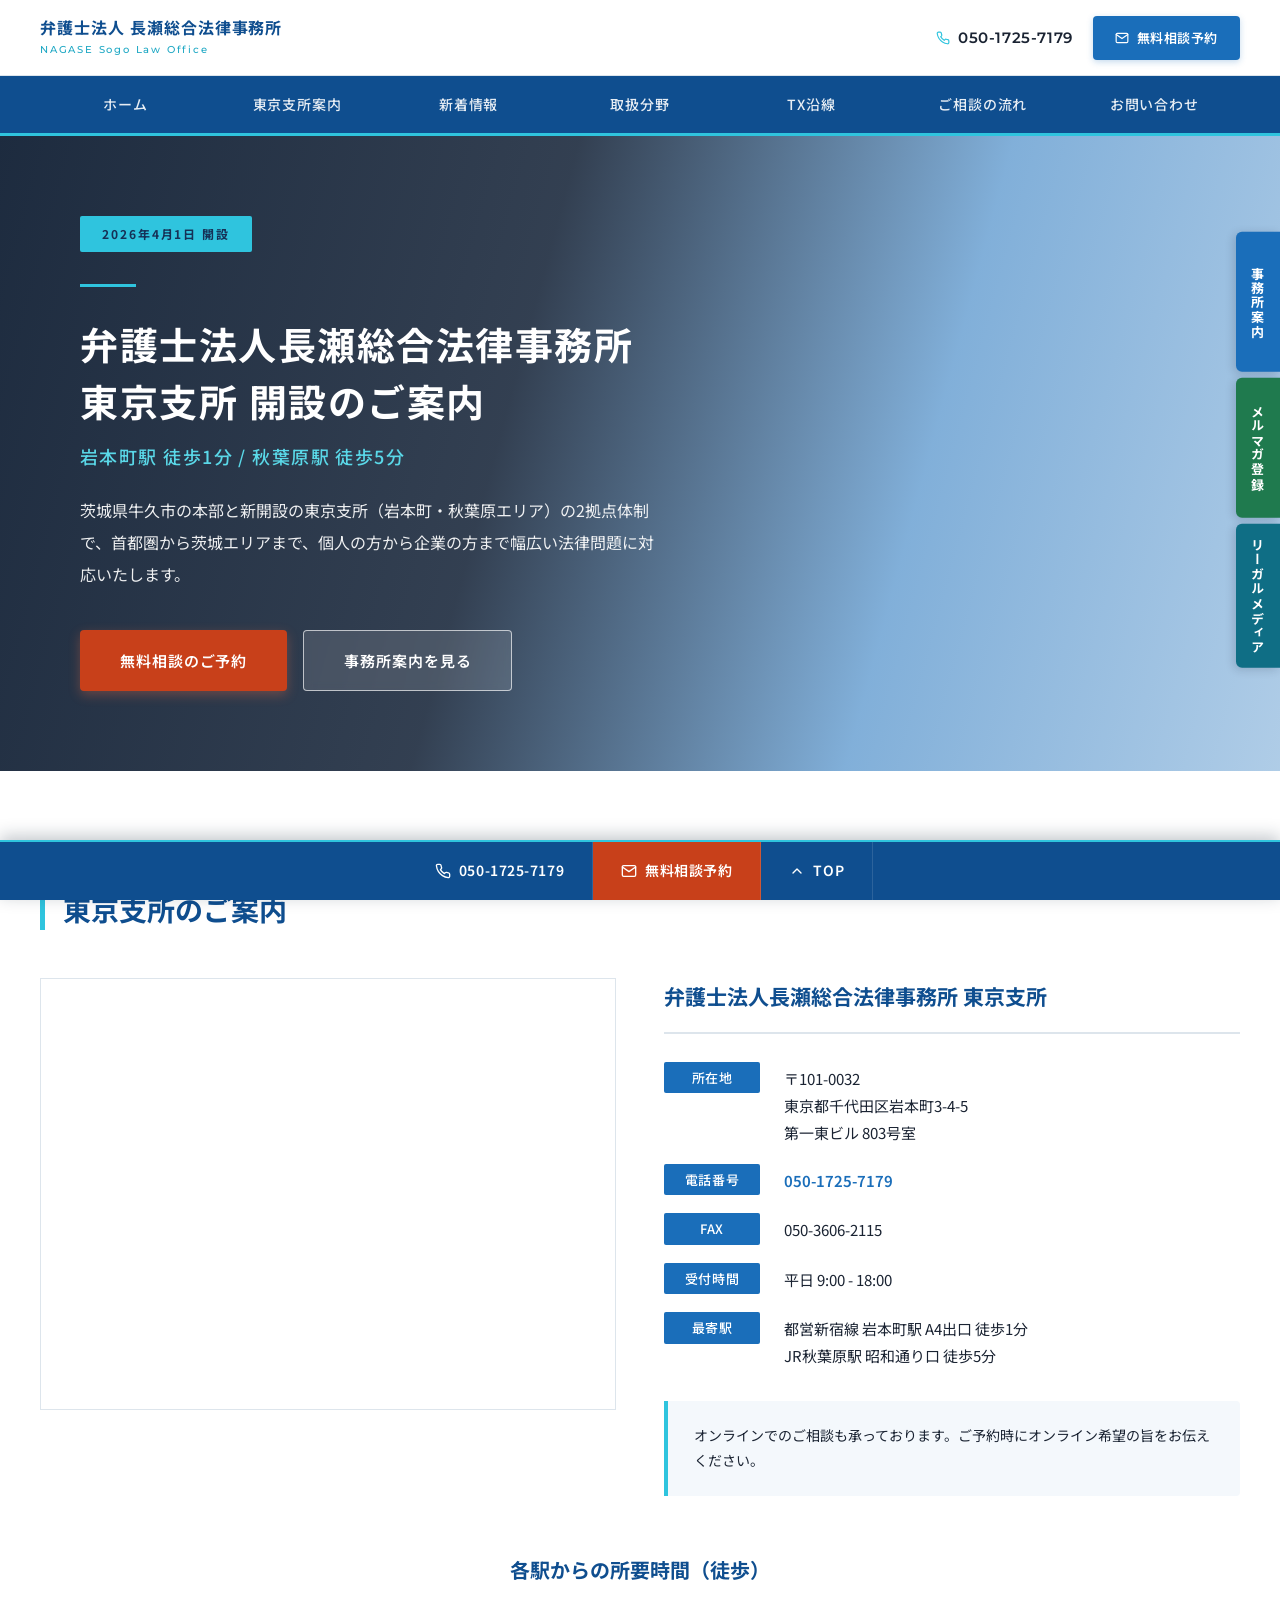
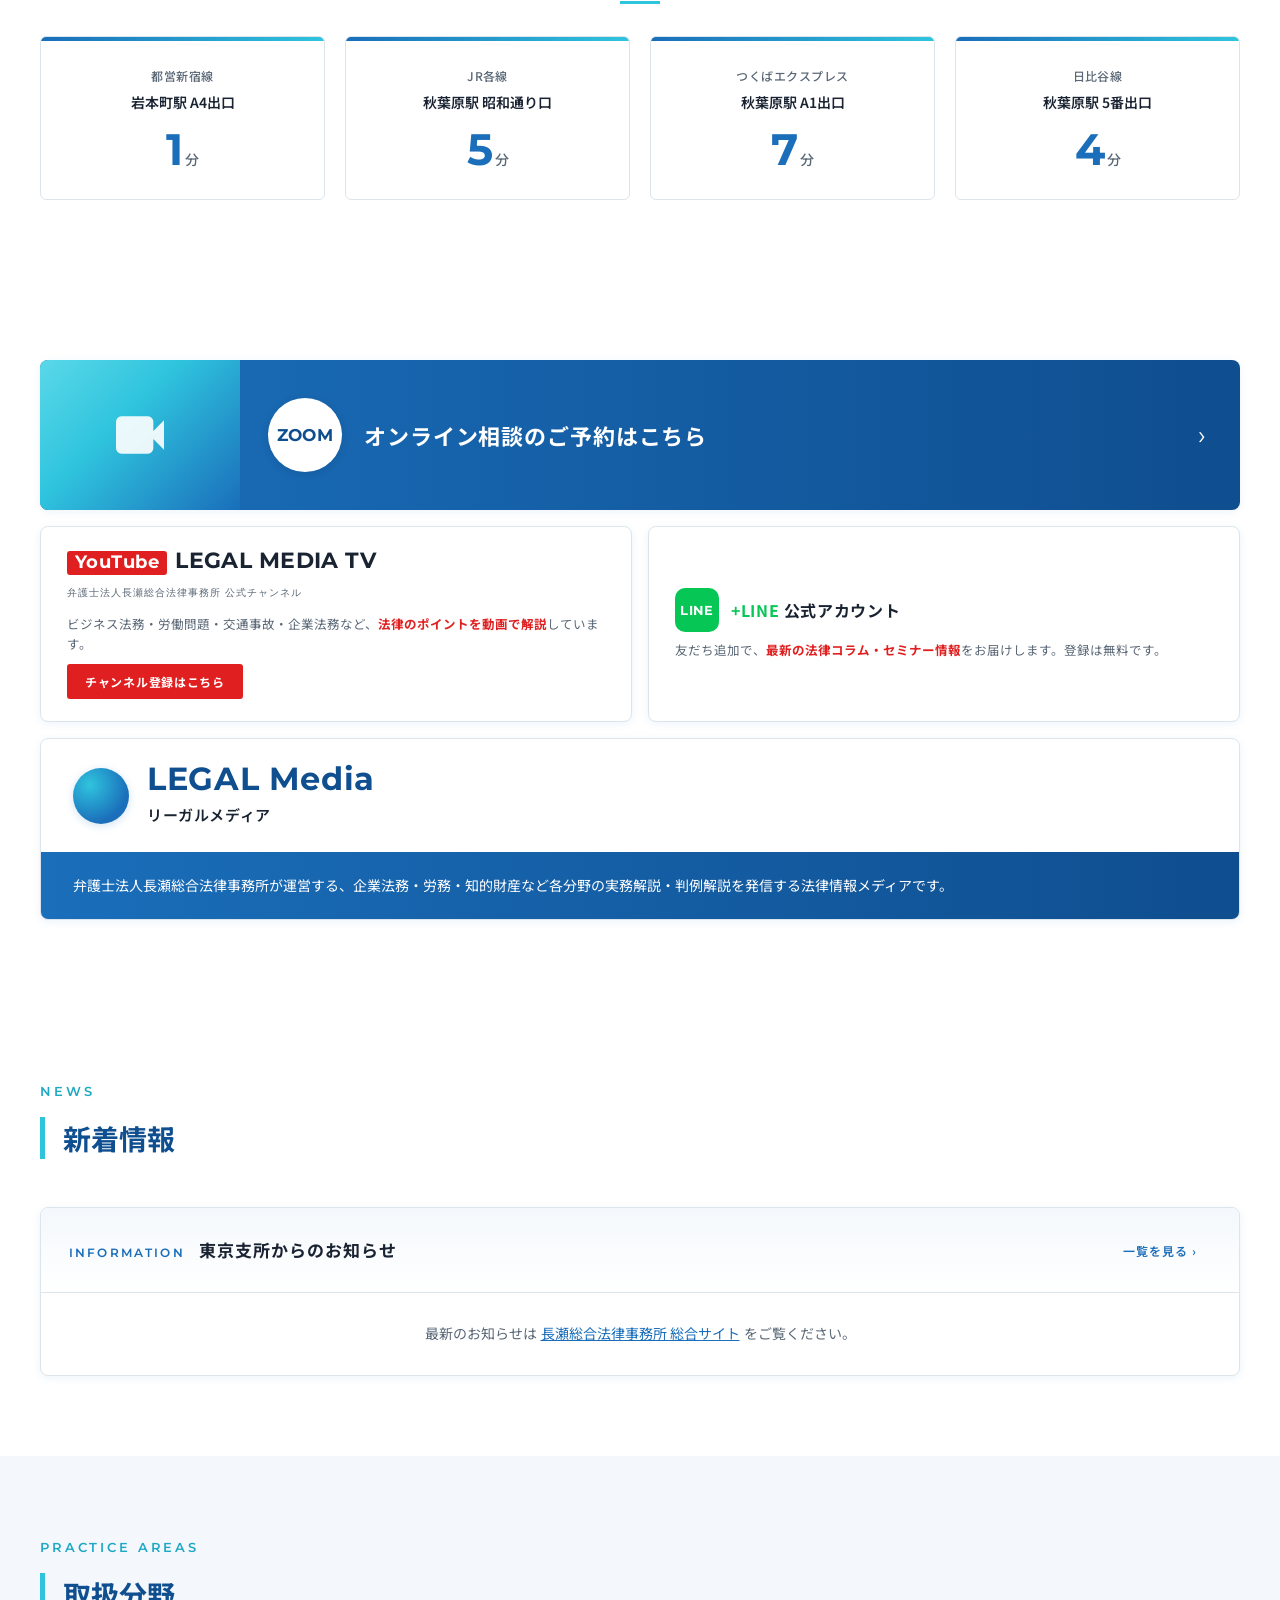
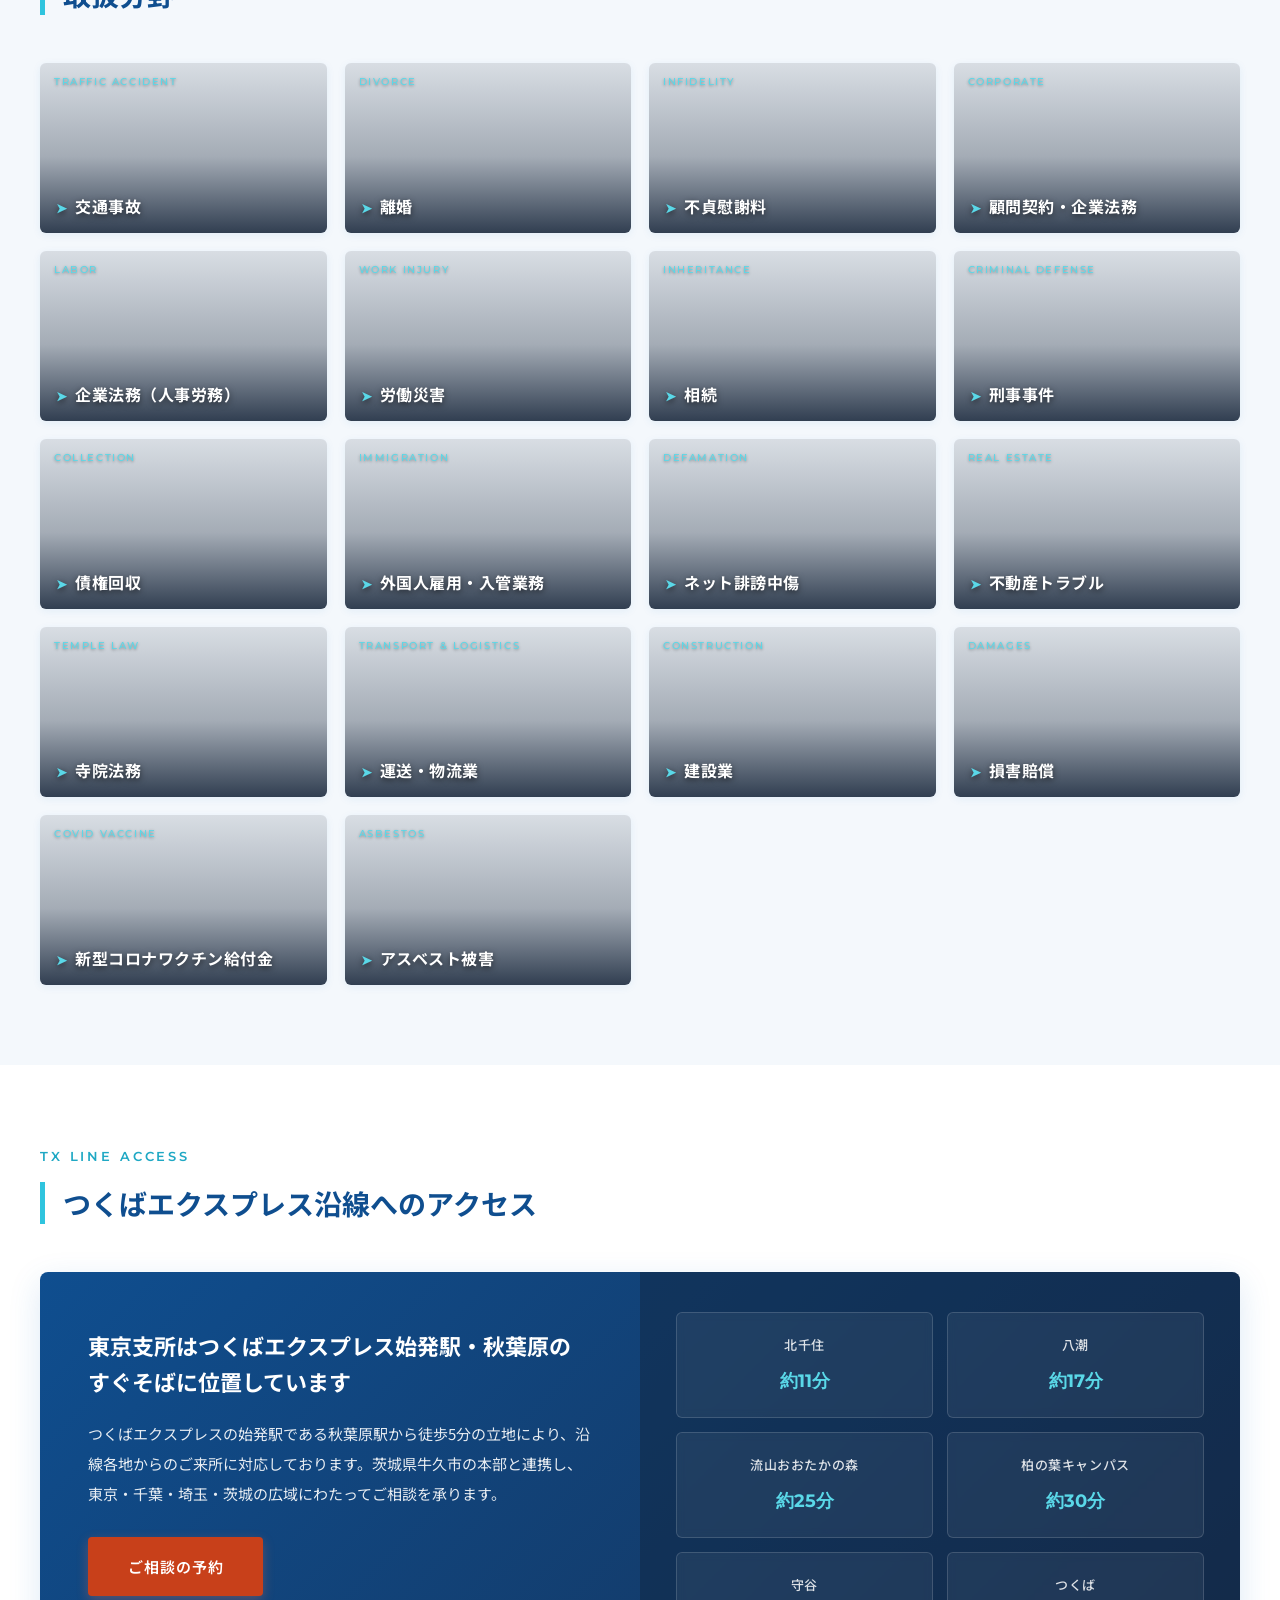
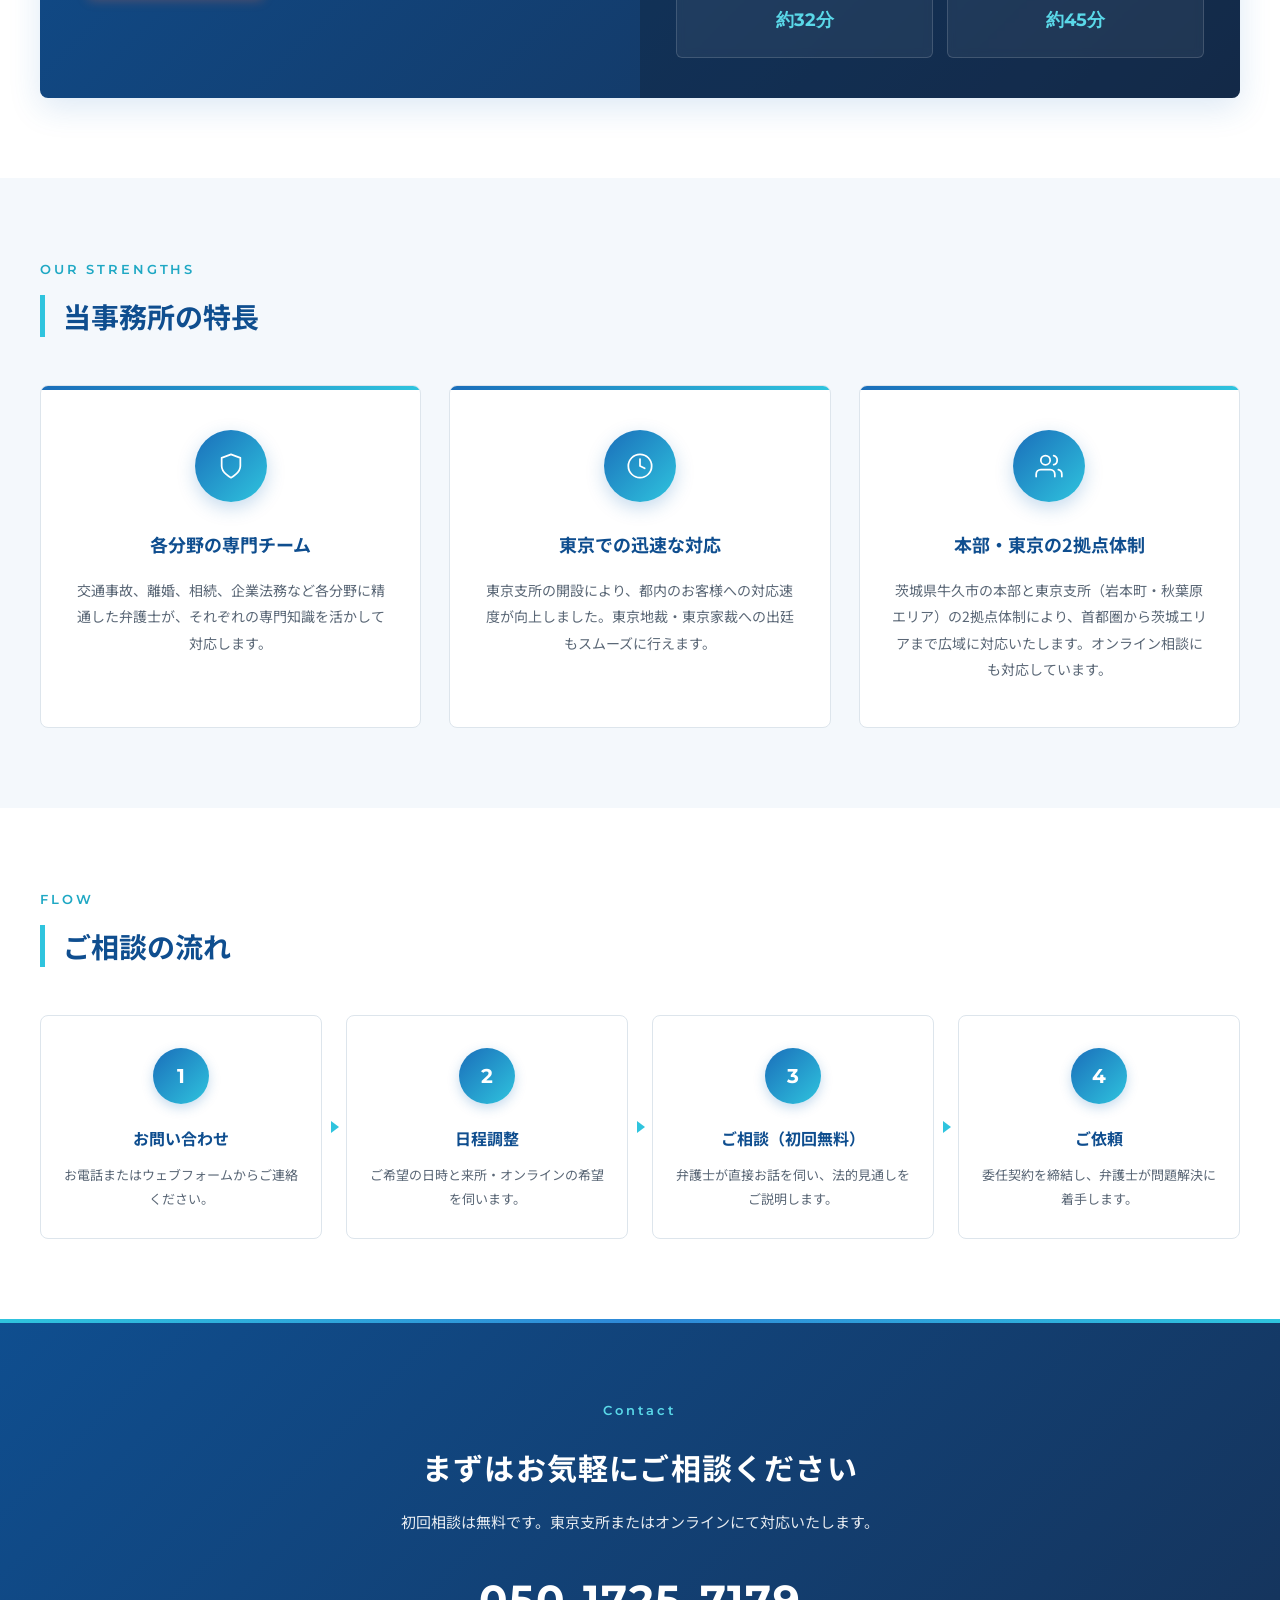
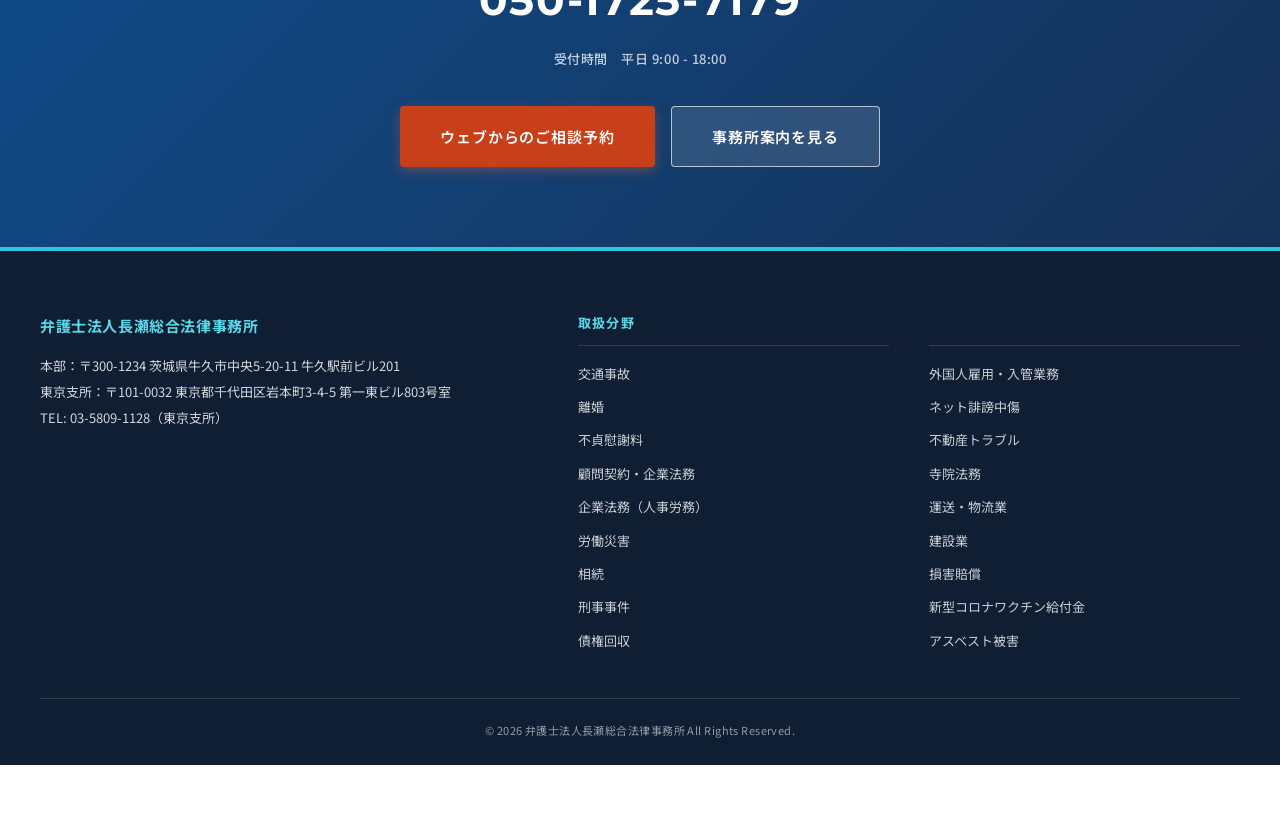
==== index.html @ 3a96ca14 "東京支所LPをv9に更新" ====
<!DOCTYPE html>
<html lang="ja">
<head>
<meta charset="UTF-8">
<meta name="viewport" content="width=device-width, initial-scale=1.0">
<meta name="description" content="弁護士法人長瀬総合法律事務所 東京支所（2026年4月開設）。岩本町駅A4出口徒歩1分。茨城県牛久市の本部と東京支所の2拠点で、個人・企業の法律問題に対応いたします。">
<meta name="theme-color" content="#0F4E8F">
<title>東京支所開設のご案内 | 弁護士法人長瀬総合法律事務所</title>

<!-- Canonical -->
<link rel="canonical" href="https://nagasesogo.com/tokyo/">

<!-- OGP (Open Graph Protocol) -->
<meta property="og:type" content="website">
<meta property="og:site_name" content="弁護士法人長瀬総合法律事務所">
<meta property="og:title" content="東京支所開設のご案内 | 弁護士法人長瀬総合法律事務所">
<meta property="og:description" content="2026年4月1日、東京都千代田区岩本町に東京支所を開設しました。岩本町駅A4出口徒歩1分、秋葉原駅徒歩5分。茨城県牛久市の本部と東京支所の2拠点で、個人・企業の法律問題に対応いたします。">
<meta property="og:url" content="https://nagasesogo.com/tokyo/">
<meta property="og:locale" content="ja_JP">
<!-- 公開前に 1200x630px の実画像に差し替えてください -->
<meta property="og:image" content="https://nagasesogo.com/ogp/tokyo-branch.jpg">
<meta property="og:image:secure_url" content="https://nagasesogo.com/ogp/tokyo-branch.jpg">
<meta property="og:image:type" content="image/jpeg">
<meta property="og:image:width" content="1200">
<meta property="og:image:height" content="630">
<meta property="og:image:alt" content="弁護士法人長瀬総合法律事務所 東京支所 外観">

<!-- Twitter Card -->
<meta name="twitter:card" content="summary_large_image">
<meta name="twitter:title" content="東京支所開設のご案内 | 弁護士法人長瀬総合法律事務所">
<meta name="twitter:description" content="2026年4月1日、東京都千代田区岩本町に東京支所を開設しました。本部と東京の2拠点で幅広い法律問題に対応します。">
<meta name="twitter:image" content="https://nagasesogo.com/ogp/tokyo-branch.jpg">
<meta name="twitter:image:alt" content="弁護士法人長瀬総合法律事務所 東京支所 外観">

<!-- Structured Data (LegalService) -->
<script type="application/ld+json">
{
  "@context":"https://schema.org",
  "@type":"LegalService",
  "name":"弁護士法人長瀬総合法律事務所 東京支所",
  "parentOrganization":{
    "@type":"LegalService",
    "name":"弁護士法人長瀬総合法律事務所",
    "url":"https://nagasesogo.com/"
  },
  "url":"https://nagasesogo.com/tokyo/",
  "telephone":"+81-3-5809-1128",
  "faxNumber":"+81-50-3606-2115",
  "address":{
    "@type":"PostalAddress",
    "streetAddress":"岩本町3-4-5 第一東ビル803号室",
    "addressLocality":"千代田区",
    "addressRegion":"東京都",
    "postalCode":"101-0032",
    "addressCountry":"JP"
  },
  "openingHoursSpecification":[{
    "@type":"OpeningHoursSpecification",
    "dayOfWeek":["Monday","Tuesday","Wednesday","Thursday","Friday"],
    "opens":"09:00","closes":"18:00"
  }],
  "areaServed":["東京都","千葉県","埼玉県","茨城県","神奈川県"]
}
</script>

<link rel="preconnect" href="https://fonts.googleapis.com">
<link rel="preconnect" href="https://fonts.gstatic.com" crossorigin>
<!-- Google Fonts 読込（display=swap によりフォント置換中も文字表示を継続し CLS/FOIT を抑制） -->
<link href="https://fonts.googleapis.com/css2?family=Noto+Sans+JP:wght@400;500;600;700&family=Noto+Serif+JP:wght@400;600;700&family=Montserrat:wght@500;600;700&display=swap" rel="stylesheet">
<style>
/*
 * ================================================
 *  弁護士法人長瀬総合法律事務所 東京支所 LP  v9
 *  Legal Media inspired — White × Blue/Teal
 *  v9: 3軸監査適用（WCAG 2.1 AA / デザイン批評 / デザインシステム）
 *   - コントラスト比 4.5:1 以上を全テキスト要素で確保
 *   - タップターゲット 44×44px 以上
 *   - デザイントークンを整理（未使用のゴールド系を削除）
 *   - 状態色（success / teal-deep）をセマンティックに定義
 *  WordPress互換: 全クラスに ngs- プレフィックス
 * ================================================
 */
*,*::before,*::after{box-sizing:border-box;margin:0;padding:0}

/* ===== フォント読込戦略（font-display:swap の明示 + メトリクス上書きによる CLS 抑制） ===== */
@font-face{
  font-family:"Noto Sans JP Fallback";
  font-display:swap;
  src:local("Hiragino Kaku Gothic ProN"),local("Yu Gothic Medium"),local("Meiryo"),local("sans-serif");
  size-adjust:107%;
  ascent-override:90%;
  descent-override:22%;
  line-gap-override:0%;
}
@font-face{
  font-family:"Noto Serif JP Fallback";
  font-display:swap;
  src:local("Yu Mincho"),local("YuMincho"),local("Hiragino Mincho ProN"),local("serif");
  size-adjust:110%;
  ascent-override:88%;
  descent-override:22%;
  line-gap-override:0%;
}
@font-face{
  font-family:"Montserrat Fallback";
  font-display:swap;
  src:local("Helvetica Neue"),local("Arial"),local("sans-serif");
  size-adjust:105%;
  ascent-override:93%;
  descent-override:22%;
  line-gap-override:0%;
}

:root{
  /* --- ブランドカラー（青・ティール系） --- */
  --color-primary:#1A6EBA;
  --color-primary-dark:#0F4E8F;
  --color-primary-light:#2E88D8;
  --color-accent:#2FC4DE;
  --color-accent-light:#5AD8E8;
  --color-accent-dark:#1FA8C4;
  --color-teal-deep:#0F6E85;       /* 白文字に対しコントラスト5:1以上（バッジ等の塗り用） */

  /* --- ステータスカラー（セマンティック） --- */
  --color-success:#1F7A4E;          /* セミナー・メルマガ導線用（白文字で4.7:1） */
  --color-success-dark:#165538;
  --color-cta-mail:#C8401A;         /* 暖色CTA用（白文字で5:1） */
  --color-cta-mail-dark:#9C2F0F;

  /* --- テキスト・背景・境界 --- */
  --color-text:#1a2332;
  --color-text-light:#5a6776;       /* 白背景で5.4:1（通常テキスト適合） */
  --color-bg:#ffffff;
  --color-bg-alt:#f4f8fc;
  --color-border:#dde5ec;
  --color-dark:#0F1E33;
  --color-navy:#163156;

  /* --- タイポグラフィ --- */
  --f-sans:"Noto Sans JP","Noto Sans JP Fallback","Hiragino Kaku Gothic ProN","Yu Gothic Medium","Meiryo",sans-serif;
  --f-serif:"Noto Serif JP","Noto Serif JP Fallback","Yu Mincho","Hiragino Mincho ProN",serif;
  --f-en:"Montserrat","Montserrat Fallback","Helvetica Neue","Arial",sans-serif;

  /* --- レイアウト --- */
  --w-max:1200px;
  --transition:all .3s ease;

  /* --- スペーシングトークン（半固定） --- */
  --space-1:4px;  --space-2:8px;  --space-3:12px; --space-4:16px;
  --space-5:20px; --space-6:24px; --space-8:32px; --space-10:40px;
  --space-12:48px;--space-16:64px;--space-20:80px;

  /* --- 角丸トークン --- */
  --radius-sm:2px; --radius-md:4px; --radius-lg:6px; --radius-xl:8px;

  /* --- シャドウ --- */
  --shadow-sm:0 2px 8px rgba(26,110,186,.08);
  --shadow-md:0 4px 16px rgba(26,110,186,.12);
  --shadow-lg:0 10px 32px rgba(26,110,186,.15);

  /* --- タップ最小サイズ --- */
  --tap-min:44px;
}

/* ===== BASE ===== */
.ngs-lp{
  font-family:var(--f-sans);
  color:var(--color-text);
  font-size:16px;
  line-height:1.8;
  background:var(--color-bg);
  -webkit-font-smoothing:antialiased;
  overflow-x:hidden;
}
.ngs-lp img{max-width:100%;height:auto;display:block}
.ngs-lp a{color:var(--color-primary);text-decoration:none;transition:color .2s}
.ngs-lp a:hover{color:var(--color-primary-dark)}
.ngs-lp a:focus-visible{outline:3px solid var(--color-primary);outline-offset:3px;border-radius:2px}
.ngs-skip{position:absolute;top:-100%;left:16px;background:var(--color-primary);color:#fff;padding:12px 24px;z-index:1000;font-size:13px;border-radius:0 0 4px 4px}
.ngs-skip:focus{top:0;color:#fff}

/* ===== HEADER ===== */
.ngs-header{
  background:#ffffff;
  padding:0 40px;
  height:76px;
  display:flex;
  align-items:center;
  justify-content:space-between;
  position:sticky;
  top:0;
  z-index:100;
  border-bottom:1px solid var(--color-border);
  box-shadow:0 1px 0 rgba(26,110,186,.04);
}
.ngs-header-inner{max-width:var(--w-max);margin:0 auto;width:100%;display:flex;align-items:center;justify-content:space-between}
.ngs-logo{display:flex;align-items:center;gap:16px}
.ngs-logo-text{
  font-family:var(--f-sans);
  font-size:16px;
  font-weight:700;
  color:var(--color-primary-dark);
  letter-spacing:.06em;
  line-height:1.4;
}
.ngs-logo-en{
  display:block;
  font-family:var(--f-en);
  font-size:10px;
  font-weight:500;
  color:var(--color-accent-dark);
  letter-spacing:.18em;
  margin-top:3px;
}
.ngs-header-right{display:flex;align-items:center;gap:20px}
.ngs-header-tel{
  display:flex;align-items:center;gap:8px;
  color:var(--color-text);
  font-size:15px;font-weight:600;
  font-family:var(--f-en);
  letter-spacing:.04em;
}
.ngs-header-tel a{color:var(--color-text)}
.ngs-header-tel a:hover{color:var(--color-primary)}
.ngs-header-tel svg{color:var(--color-accent);flex-shrink:0}
.ngs-header-cta,
.ngs-lp a.ngs-header-cta{
  display:inline-flex;align-items:center;justify-content:center;gap:8px;
  background:var(--color-primary);color:#ffffff;
  padding:0 22px;border-radius:4px;
  min-height:44px;
  font-size:13px;font-weight:600;
  text-decoration:none;
  transition:var(--transition);
  letter-spacing:.04em;
  box-shadow:0 2px 6px rgba(26,110,186,.25);
}
.ngs-header-cta:hover,
.ngs-lp a.ngs-header-cta:hover{background:var(--color-primary-dark);color:#ffffff;box-shadow:0 4px 12px rgba(26,110,186,.35)}

/* ===== GLOBAL NAV ===== */
.ngs-gnav{
  background:var(--color-primary-dark);
  padding:0;
  border-bottom:3px solid var(--color-accent);
}
.ngs-gnav-inner{
  max-width:var(--w-max);
  margin:0 auto;
  display:flex;
  align-items:stretch;
}
.ngs-gnav-item{
  flex:1;
  text-align:center;
}
.ngs-gnav-item a{
  display:block;
  color:rgba(255,255,255,.9);
  font-size:14px;
  font-weight:500;
  padding:16px 8px;
  text-decoration:none;
  letter-spacing:.06em;
  transition:var(--transition);
  border-bottom:3px solid transparent;
  margin-bottom:-3px;
}
.ngs-gnav-item a:hover{color:#fff;border-bottom-color:var(--color-accent);background:rgba(47,196,222,.12)}
.ngs-gnav-item a:focus-visible{outline:3px solid var(--color-accent);outline-offset:-3px}

/* ===== SECTION COMMON ===== */
.ngs-section{padding:80px 20px}
.ngs-section-alt{background:var(--color-bg-alt)}
.ngs-inner{max-width:var(--w-max);margin:0 auto}

.ngs-section-label{
  display:block;
  font-family:var(--f-en);
  font-size:13px;
  font-weight:600;
  color:var(--color-accent-dark);
  letter-spacing:.22em;
  text-transform:uppercase;
  margin-bottom:14px;
}
.ngs-section-heading{
  font-family:var(--f-sans);
  font-size:28px;
  font-weight:700;
  color:var(--color-primary-dark);
  line-height:1.5;
  margin-bottom:48px;
  position:relative;
  padding-left:18px;
  border-left:5px solid var(--color-accent);
}
.ngs-section-heading::after{display:none}

/* ===== HERO ===== */
.ngs-hero{
  position:relative;
  min-height:600px;
  display:flex;
  align-items:center;
  overflow:hidden;
}
.ngs-hero-bg{
  position:absolute;top:0;left:0;right:0;bottom:0;
  background:url('2024-09-22.webp') center center / cover no-repeat;
}
.ngs-hero-bg::after{
  content:"";
  position:absolute;top:0;left:0;right:0;bottom:0;
  background:linear-gradient(
    105deg,
    rgba(15,30,51,.94) 0%,
    rgba(15,30,51,.85) 40%,
    rgba(26,110,186,.55) 70%,
    rgba(26,110,186,.35) 100%
  );
}
.ngs-hero-inner{
  max-width:var(--w-max);
  margin:0 auto;
  padding:80px 40px;
  position:relative;
  z-index:1;
  width:100%;
}
.ngs-hero-badge{
  display:inline-block;
  font-size:12px;
  font-weight:700;
  letter-spacing:.16em;
  color:var(--color-navy);
  background:var(--color-accent);
  padding:7px 22px;
  border-radius:2px;
  margin-bottom:32px;
}
.ngs-hero h1{
  font-family:var(--f-sans);
  font-size:38px;
  font-weight:700;
  line-height:1.5;
  letter-spacing:.04em;
  color:#ffffff;
  margin-bottom:24px;
}
.ngs-hero h1 span{
  display:block;
  font-size:18px;
  font-weight:500;
  color:var(--color-accent-light);
  letter-spacing:.08em;
  margin-top:14px;
}
.ngs-hero-lead{
  font-size:16px;
  line-height:2;
  color:rgba(255,255,255,.92);
  max-width:580px;
  margin-bottom:40px;
  font-weight:400;
}
.ngs-hero-btns{display:flex;gap:16px;flex-wrap:wrap}
.ngs-hero-line{
  width:56px;height:3px;
  background:var(--color-accent);
  margin-bottom:28px;
}

/* ===== BUTTONS ===== */
.ngs-btn{
  display:inline-flex;align-items:center;justify-content:center;
  padding:16px 40px;
  font-size:15px;font-weight:600;
  border-radius:4px;
  letter-spacing:.06em;
  cursor:pointer;border:none;
  transition:var(--transition);
  text-decoration:none;
  min-height:52px;
}
.ngs-btn-primary,
.ngs-lp a.ngs-btn-primary{background:var(--color-cta-mail);color:#ffffff;box-shadow:0 4px 12px rgba(255,112,67,.3)}
.ngs-btn-primary:hover,
.ngs-lp a.ngs-btn-primary:hover{background:var(--color-cta-mail-dark);color:#ffffff;box-shadow:0 6px 18px rgba(255,112,67,.4);transform:translateY(-2px)}
.ngs-btn-mail,
.ngs-lp a.ngs-btn-mail{background:var(--color-cta-mail);color:#ffffff;box-shadow:0 4px 12px rgba(255,112,67,.3)}
.ngs-btn-mail:hover,
.ngs-lp a.ngs-btn-mail:hover{background:var(--color-cta-mail-dark);color:#ffffff;box-shadow:0 6px 18px rgba(255,112,67,.4);transform:translateY(-2px)}
.ngs-btn-ghost,
.ngs-lp a.ngs-btn-ghost{background:rgba(255,255,255,.12);color:#ffffff;border:1.5px solid rgba(255,255,255,.65);backdrop-filter:blur(4px)}
.ngs-btn-ghost:hover,
.ngs-lp a.ngs-btn-ghost:hover{border-color:#ffffff;background:rgba(255,255,255,.22);color:#ffffff}
.ngs-btn-blue,
.ngs-lp a.ngs-btn-blue{background:var(--color-primary);color:#ffffff;box-shadow:0 4px 12px rgba(26,110,186,.25)}
.ngs-btn-blue:hover,
.ngs-lp a.ngs-btn-blue:hover{background:var(--color-primary-dark);color:#ffffff;box-shadow:0 6px 18px rgba(26,110,186,.35);transform:translateY(-2px)}
.ngs-btn-dark,
.ngs-lp a.ngs-btn-dark{background:var(--color-primary-dark);color:#ffffff;border:1px solid var(--color-primary-dark)}
.ngs-btn-dark:hover,
.ngs-lp a.ngs-btn-dark:hover{background:var(--color-navy);border-color:var(--color-navy);color:#ffffff}

/* ===== OFFICE INFO ===== */
.ngs-office-grid{display:grid;grid-template-columns:1fr 1fr;gap:48px;align-items:start}
.ngs-map-wrap{aspect-ratio:4/3;overflow:hidden;border:1px solid var(--color-border)}
.ngs-map-wrap iframe{width:100%;height:100%;border:0}

.ngs-office-name{
  font-family:var(--f-sans);
  font-size:21px;font-weight:700;color:var(--color-primary-dark);
  margin-bottom:28px;padding-bottom:16px;
  border-bottom:2px solid var(--color-border);
}
.ngs-dl{display:grid;grid-template-columns:96px 1fr;gap:18px 24px}
.ngs-dl dt{font-size:13px;color:#ffffff;background:var(--color-primary);font-weight:500;padding:4px 10px;letter-spacing:.04em;text-align:center;border-radius:2px;height:fit-content}
.ngs-dl dd{font-size:15px;color:var(--color-text);line-height:1.8;padding-top:3px}
.ngs-dl dd a{color:var(--color-primary);font-weight:600}
.ngs-dl dd a:hover{color:var(--color-primary-dark);text-decoration:underline}

.ngs-callout{
  background:var(--color-bg-alt);
  border-left:4px solid var(--color-accent);
  padding:22px 26px;
  margin-top:32px;
  font-size:14px;color:var(--color-text);line-height:1.8;
  border-radius:0 4px 4px 0;
}

/* ===== ACCESS CARDS ===== */
.ngs-access{margin-top:56px}
.ngs-access h3{
  font-family:var(--f-sans);
  font-size:20px;font-weight:700;color:var(--color-primary-dark);
  text-align:center;margin-bottom:32px;
  position:relative;padding-bottom:16px;
}
.ngs-access h3::after{
  content:"";position:absolute;bottom:0;left:50%;transform:translateX(-50%);
  width:40px;height:3px;background:var(--color-accent);
}
.ngs-access-grid{display:grid;grid-template-columns:repeat(4,1fr);gap:20px}
.ngs-access-card{
  background:#fff;
  border:1px solid var(--color-border);
  border-radius:6px;
  padding:28px 16px;
  text-align:center;
  transition:var(--transition);
  position:relative;
  overflow:hidden;
}
.ngs-access-card::before{
  content:"";position:absolute;top:0;left:0;right:0;
  height:4px;background:linear-gradient(90deg,var(--color-primary),var(--color-accent));
}
.ngs-access-card:hover{box-shadow:var(--shadow-md);transform:translateY(-3px);border-color:var(--color-accent)}
.ngs-access-line{font-size:12px;color:var(--color-text-light);margin-bottom:4px;letter-spacing:.04em;font-weight:500}
.ngs-access-station{font-size:14px;color:var(--color-text);font-weight:600;margin-bottom:12px}
.ngs-access-time{font-size:44px;font-weight:700;color:var(--color-primary);line-height:1;font-family:var(--f-en)}
.ngs-access-unit{font-size:14px;font-weight:500;color:var(--color-text-light);margin-left:2px;font-family:var(--f-sans)}

/* ===== PRACTICE AREAS ===== */
.ngs-practice-grid{display:grid;grid-template-columns:repeat(4,1fr);gap:18px}
.ngs-practice-card{
  display:block;
  overflow:hidden;
  transition:var(--transition);
  text-decoration:none;
  color:#fff;
  position:relative;
  border-radius:6px;
  box-shadow:var(--shadow-sm);
}
.ngs-practice-card:hover{
  box-shadow:var(--shadow-lg);
  transform:translateY(-4px);
  color:#fff;
}
.ngs-practice-card:hover .ngs-practice-banner::after{
  opacity:.55;
}
.ngs-practice-card:hover .ngs-practice-banner svg{
  transform:scale(1.1);
}
.ngs-practice-banner{
  height:170px;
  display:flex;
  flex-direction:column;
  align-items:center;
  justify-content:center;
  gap:12px;
  position:relative;
  overflow:hidden;
}
/* Bottom gradient overlay for text readability (blue tint) */
.ngs-practice-banner::after{
  content:"";position:absolute;bottom:0;left:0;right:0;
  height:100%;
  background:linear-gradient(to top,rgba(15,30,51,.85) 0%,rgba(15,30,51,.35) 45%,rgba(15,30,51,.12) 100%);
  z-index:2;
  transition:opacity .3s ease;
}
.ngs-practice-card:hover .ngs-practice-banner::after{
  background:linear-gradient(to top,rgba(26,110,186,.78) 0%,rgba(26,110,186,.25) 50%,rgba(26,110,186,.05) 100%);
}
.ngs-practice-banner svg{display:none}
.ngs-practice-card-name{
  font-size:16px;
  font-weight:700;
  text-align:left;
  padding:0 16px;
  letter-spacing:.03em;
  line-height:1.4;
  position:absolute;
  bottom:16px;
  left:0;right:0;
  z-index:3;
  color:#fff;
  text-shadow:0 2px 6px rgba(0,0,0,.6);
}
.ngs-practice-card-name::before{
  content:"\27A4";
  display:inline-block;
  margin-right:8px;
  font-size:13px;
  color:var(--color-accent-light);
  opacity:1;
}
.ngs-practice-card-sub{
  font-size:10px;
  font-weight:500;
  letter-spacing:.16em;
  color:var(--color-accent-light);
  text-transform:uppercase;
  position:absolute;
  top:10px;left:14px;
  z-index:3;
  font-family:var(--f-en);
  text-shadow:0 1px 3px rgba(0,0,0,.4);
}
/* Banner backgrounds — photo from Unsplash + overlay */
.ngs-practice-banner{background-size:cover;background-position:center}
.ngs-banner-traffic{background-image:url('https://images.unsplash.com/photo-1449965408869-eaa3f722e40d?w=480&h=280&fit=crop&auto=format&q=80')}
.ngs-banner-divorce{background-image:url('https://images.unsplash.com/photo-1516585427167-9f4af9627e6c?w=480&h=280&fit=crop&auto=format')}
.ngs-banner-infidelity{background-image:url('https://images.unsplash.com/photo-1589829545856-d10d557cf95f?w=480&h=280&fit=crop&auto=format')}
.ngs-banner-corp{background-image:url('https://images.unsplash.com/photo-1486406146926-c627a92ad1ab?w=480&h=280&fit=crop&auto=format&q=80')}
.ngs-banner-labor{background-image:url('https://images.unsplash.com/photo-1521737711867-e3b97375f902?w=480&h=280&fit=crop&auto=format')}
.ngs-banner-labor-acc{background-image:url('https://images.unsplash.com/photo-1504307651254-35680f356dfd?w=480&h=280&fit=crop&auto=format')}
.ngs-banner-inherit{background-image:url('https://images.unsplash.com/photo-1560518883-ce09059eeffa?w=480&h=280&fit=crop&auto=format')}
.ngs-banner-criminal{background-image:url('https://images.unsplash.com/photo-1589994965851-a8f479c573a9?w=480&h=280&fit=crop&auto=format')}
.ngs-banner-collection{background-image:url('https://images.unsplash.com/photo-1554224155-6726b3ff858f?w=480&h=280&fit=crop&auto=format&q=80')}
.ngs-banner-immigration{background-image:url('https://images.unsplash.com/photo-1526778548025-fa2f459cd5c1?w=480&h=280&fit=crop&auto=format')}
.ngs-banner-defame{background-image:url('https://images.unsplash.com/photo-1461685265823-f8d5d0b08b9b?w=480&h=280&fit=crop&auto=format')}
.ngs-banner-realestate{background-image:url('https://images.unsplash.com/photo-1560185127-6ed189bf02f4?w=480&h=280&fit=crop&auto=format')}
.ngs-banner-temple{background-image:url('https://images.unsplash.com/photo-1545569341-9eb8b30979d9?w=480&h=280&fit=crop&auto=format')}
.ngs-banner-transport{background-image:url('https://images.unsplash.com/photo-1519003722824-194d4455a60c?w=480&h=280&fit=crop&auto=format')}
.ngs-banner-construction{background-image:url('https://images.unsplash.com/photo-1504307651254-35680f356dfd?w=480&h=280&fit=crop&auto=format&q=80')}
.ngs-banner-damages{background-image:url('https://images.unsplash.com/photo-1450101499163-c8848c66ca85?w=480&h=280&fit=crop&auto=format&q=80')}
.ngs-banner-covid{background-image:url('https://images.unsplash.com/photo-1584308666744-24d5c474f2ae?w=480&h=280&fit=crop&auto=format')}
.ngs-banner-asbestos{background-image:url('https://images.unsplash.com/photo-1551076805-e1869033e561?w=480&h=280&fit=crop&auto=format')}

/* ===== PROMO BANNERS (オンライン相談／YouTube／LINE／リーガルメディア) ===== */
.ngs-visually-hidden{position:absolute;width:1px;height:1px;padding:0;margin:-1px;overflow:hidden;clip:rect(0,0,0,0);white-space:nowrap;border:0}
.ngs-promos-wrap{display:flex;flex-direction:column;gap:16px}

.ngs-promo{
  display:block;
  text-decoration:none;
  border-radius:8px;
  overflow:hidden;
  transition:var(--transition);
  color:var(--color-text);
}
.ngs-promo:focus-visible{outline:3px solid var(--color-primary);outline-offset:3px}

/* --- 1. Zoom / Online consult（横長） --- */
.ngs-promo-zoom,
.ngs-lp a.ngs-promo-zoom{
  display:grid;
  grid-template-columns:200px 1fr 64px;
  background:linear-gradient(90deg,var(--color-primary) 0%,var(--color-primary-dark) 100%);
  color:#ffffff;
  min-height:150px;
  box-shadow:var(--shadow-sm);
}
.ngs-promo-zoom:hover,
.ngs-lp a.ngs-promo-zoom:hover{box-shadow:var(--shadow-md);color:#ffffff;transform:translateY(-2px)}
.ngs-promo-zoom-visual{
  position:relative;
  background:linear-gradient(135deg,#5AD8E8 0%,#2FC4DE 40%,#1A6EBA 100%);
  display:flex;align-items:center;justify-content:center;
}
.ngs-promo-zoom-visual svg{width:64px;height:64px;color:#ffffff;opacity:.9}
.ngs-promo-zoom-body{
  display:flex;align-items:center;gap:22px;
  padding:18px 28px;
}
.ngs-promo-zoom-badge{
  flex-shrink:0;
  width:74px;height:74px;
  background:#ffffff;border-radius:50%;
  display:flex;align-items:center;justify-content:center;
  color:var(--color-primary-dark);
  font-family:var(--f-en);font-weight:700;font-size:17px;
  letter-spacing:.01em;
  box-shadow:0 2px 8px rgba(0,0,0,.1);
}
.ngs-promo-zoom-title{
  font-size:22px;font-weight:700;color:#ffffff;
  letter-spacing:.04em;margin:0;line-height:1.5;
}
.ngs-promo-zoom-arrow{
  display:flex;align-items:center;justify-content:center;
  font-size:26px;color:#ffffff;font-family:var(--f-en);
  padding-right:12px;
}

/* --- 2. YouTube + LINE 2分割 --- */
.ngs-promo-grid2{display:grid;grid-template-columns:1fr 1fr;gap:16px}

.ngs-promo-card,
.ngs-lp a.ngs-promo-card{
  display:flex;align-items:center;gap:18px;
  padding:22px 26px;
  background:#ffffff;
  border:1px solid var(--color-border);
  border-radius:8px;
  color:var(--color-text);
  box-shadow:var(--shadow-sm);
  min-height:130px;
}
.ngs-promo-card:hover,
.ngs-lp a.ngs-promo-card:hover{box-shadow:var(--shadow-md);border-color:var(--color-accent);color:var(--color-text);transform:translateY(-2px)}

/* YouTube card */
.ngs-promo-youtube-main{flex:1;min-width:0}
.ngs-promo-youtube-logo{
  font-family:var(--f-en);
  font-size:22px;font-weight:700;
  color:var(--color-text);
  letter-spacing:.02em;line-height:1.1;
  display:flex;align-items:baseline;gap:8px;
  flex-wrap:wrap;
}
.ngs-promo-youtube-logo b{
  background:#E02020;color:#ffffff;
  padding:2px 8px;font-size:18px;font-weight:700;
  border-radius:3px;
}
.ngs-promo-youtube-en{
  font-family:var(--f-en);
  font-size:10px;font-weight:500;letter-spacing:.1em;
  color:var(--color-text-light);
  margin-top:4px;
  text-transform:uppercase;
}
.ngs-promo-youtube-desc{
  font-size:12.5px;color:var(--color-text-light);margin:10px 0 0;line-height:1.6;
}
.ngs-promo-youtube-desc b{color:#E02020;font-weight:700}
.ngs-promo-youtube-cta{
  display:inline-block;margin-top:10px;
  background:#E02020;color:#ffffff;
  padding:7px 18px;border-radius:3px;
  font-size:12px;font-weight:700;letter-spacing:.06em;
  min-height:32px;
}

/* LINE card */
.ngs-promo-line-main{flex:1;min-width:0}
.ngs-promo-line-head{display:flex;align-items:center;gap:12px;margin-bottom:8px}
.ngs-promo-line-icon{
  flex-shrink:0;width:44px;height:44px;
  background:#06C755;color:#ffffff;
  border-radius:10px;
  display:flex;align-items:center;justify-content:center;
  font-family:var(--f-en);font-size:13px;font-weight:700;
  letter-spacing:.02em;
}
.ngs-promo-line-title{
  font-size:16px;font-weight:700;color:var(--color-text);
  margin:0;letter-spacing:.04em;line-height:1.4;
}
.ngs-promo-line-title b{color:#06C755}
.ngs-promo-line-desc{
  font-size:12.5px;color:var(--color-text-light);line-height:1.6;margin:0;
}
.ngs-promo-line-desc b{color:#E02020;font-weight:700}

/* --- 3. Legal Media 下段ワイドバナー --- */
.ngs-promo-media,
.ngs-lp a.ngs-promo-media{
  display:grid;
  grid-template-rows:auto auto;
  background:#ffffff;
  border:1px solid var(--color-border);
  border-radius:8px;
  overflow:hidden;
  color:var(--color-text);
  box-shadow:var(--shadow-sm);
}
.ngs-promo-media:hover,
.ngs-lp a.ngs-promo-media:hover{box-shadow:var(--shadow-md);border-color:var(--color-accent);color:var(--color-text);transform:translateY(-2px)}
.ngs-promo-media-top{
  display:flex;align-items:center;gap:18px;
  padding:24px 32px;
}
.ngs-promo-media-mark{
  flex-shrink:0;width:56px;height:56px;
  background:radial-gradient(circle at 30% 30%,var(--color-accent) 0%,var(--color-primary) 70%);
  border-radius:50%;
  box-shadow:0 2px 8px rgba(26,110,186,.2);
}
.ngs-promo-media-title-box{display:flex;flex-direction:column;gap:2px;min-width:0;flex:1}
.ngs-promo-media-logo{
  font-family:var(--f-en);
  font-size:32px;font-weight:700;
  color:var(--color-primary-dark);
  letter-spacing:.02em;line-height:1;
}
.ngs-promo-media-ja{
  font-size:15px;font-weight:600;color:var(--color-text);
  margin-top:4px;letter-spacing:.04em;
}
.ngs-promo-media-bottom{
  background:linear-gradient(90deg,var(--color-primary) 0%,var(--color-primary-dark) 100%);
  color:#ffffff;
  padding:20px 32px;
  font-size:14px;line-height:1.9;
}

/* ===== NEWS SECTION (新着情報) ===== */
.ngs-news-wrap{
  background:#ffffff;
  border:1px solid var(--color-border);
  border-radius:8px;
  box-shadow:var(--shadow-sm);
  overflow:hidden;
}
.ngs-news-head{
  display:flex;align-items:center;justify-content:space-between;
  padding:20px 28px;
  border-bottom:1px solid var(--color-border);
  background:linear-gradient(180deg,#f4f8fc 0%,#ffffff 100%);
}
.ngs-news-title{
  display:flex;align-items:baseline;gap:14px;
  margin:0;
}
.ngs-news-title .ngs-news-en{
  font-family:var(--f-en);font-size:12px;font-weight:600;letter-spacing:.18em;
  color:var(--color-primary);text-transform:uppercase;
}
.ngs-news-title .ngs-news-ja{
  font-size:17px;font-weight:700;color:var(--color-text);letter-spacing:.06em;
}
.ngs-news-more{
  font-size:12px;font-weight:600;color:var(--color-primary);
  text-decoration:none;letter-spacing:.08em;
  display:inline-flex;align-items:center;gap:6px;
  padding:10px 14px;min-height:44px;
  border-radius:4px;
}
.ngs-news-more:hover{color:var(--color-primary-dark);background:rgba(26,110,186,.06);text-decoration:underline}
.ngs-news-more:focus-visible{outline:3px solid var(--color-primary);outline-offset:2px}
.ngs-news-list{
  list-style:none;padding:0;margin:0;
  max-height:320px;overflow-y:auto;
}
.ngs-news-item{
  display:grid;
  grid-template-columns:104px 112px 1fr;
  gap:18px;align-items:center;
  padding:16px 28px;
  border-bottom:1px solid var(--color-border);
  transition:background-color .2s ease;
}
.ngs-news-item:last-child{border-bottom:none}
.ngs-news-item:hover{background:#f7fafd}
.ngs-news-date{
  font-family:var(--f-en);font-size:13px;font-weight:500;
  color:var(--color-text-light);letter-spacing:.04em;
}
.ngs-news-cat{
  display:inline-block;
  padding:4px 10px;
  font-size:11px;font-weight:700;letter-spacing:.08em;
  color:#ffffff;
  text-align:center;
  border-radius:2px;
  min-width:96px;
}
.ngs-news-cat-notice{background:var(--color-primary)}
.ngs-news-cat-press{background:var(--color-teal-deep)}
.ngs-news-cat-seminar{background:var(--color-success)}
.ngs-news-cat-media{background:var(--color-cta-mail)}
.ngs-news-cat-video{background:var(--color-cta-mail)}
.ngs-news-cat-product{background:var(--color-teal-deep)}
.ngs-news-text,
.ngs-lp a.ngs-news-text{
  font-size:14px;font-weight:500;
  color:var(--color-text);text-decoration:none;
  line-height:1.6;
  overflow:hidden;
  display:-webkit-box;-webkit-line-clamp:2;-webkit-box-orient:vertical;
}
.ngs-news-text:hover,
.ngs-lp a.ngs-news-text:hover{color:var(--color-primary);text-decoration:underline}
.ngs-news-empty{padding:28px;text-align:center;color:var(--color-text-light);font-size:14px}

/* ===== TX SECTION ===== */
.ngs-tx-wrap{
  background:linear-gradient(135deg,var(--color-primary-dark) 0%,var(--color-navy) 100%);
  overflow:hidden;
  border-radius:8px;
  box-shadow:var(--shadow-lg);
}
.ngs-tx-grid{display:grid;grid-template-columns:1fr 1fr}
.ngs-tx-text{padding:56px 48px;color:#fff}
.ngs-tx-text h3{
  font-family:var(--f-sans);
  font-size:22px;font-weight:700;line-height:1.6;margin-bottom:20px;
  color:#ffffff;
}
.ngs-tx-text p{font-size:15px;line-height:2;color:rgba(255,255,255,.9);font-weight:400}
.ngs-tx-text .ngs-btn{margin-top:28px}
.ngs-tx-stations{
  background:rgba(15,30,51,.4);
  padding:40px 36px;
  display:grid;grid-template-columns:1fr 1fr;gap:14px;
  align-content:center;
}
.ngs-tx-card{
  background:rgba(255,255,255,.06);
  border:1px solid rgba(255,255,255,.15);
  border-radius:6px;
  padding:20px;text-align:center;
  transition:var(--transition);
  backdrop-filter:blur(4px);
}
.ngs-tx-card:hover{border-color:var(--color-accent);background:rgba(47,196,222,.1);transform:translateY(-2px)}
.ngs-tx-card-name{font-size:13px;color:rgba(255,255,255,.85);margin-bottom:8px;letter-spacing:.04em;font-weight:500}
.ngs-tx-card-time{font-size:18px;font-weight:700;color:var(--color-accent-light);font-family:var(--f-en)}

/* ===== STRENGTHS ===== */
.ngs-str-grid{display:grid;grid-template-columns:repeat(3,1fr);gap:28px}
.ngs-str-card{
  background:#fff;
  border:1px solid var(--color-border);
  border-radius:8px;
  padding:44px 32px;
  text-align:center;
  transition:var(--transition);
  position:relative;
  overflow:hidden;
}
.ngs-str-card::before{
  content:"";position:absolute;top:0;left:0;right:0;
  height:4px;background:linear-gradient(90deg,var(--color-primary),var(--color-accent));
}
.ngs-str-card:hover{box-shadow:var(--shadow-md);transform:translateY(-4px);border-color:var(--color-accent)}
.ngs-str-icon{
  width:72px;height:72px;margin:0 auto 26px;
  background:linear-gradient(135deg,var(--color-primary),var(--color-accent));
  border-radius:50%;
  display:flex;align-items:center;justify-content:center;
  color:#ffffff;
  box-shadow:0 6px 18px rgba(26,110,186,.25);
}
.ngs-str-card h3{
  font-family:var(--f-sans);
  font-size:18px;font-weight:700;color:var(--color-primary-dark);margin-bottom:16px;
}
.ngs-str-card p{font-size:14px;color:var(--color-text-light);line-height:1.9}

/* ===== FLOW ===== */
.ngs-flow-grid{display:grid;grid-template-columns:repeat(4,1fr);gap:24px}
.ngs-flow-step{text-align:center;position:relative;background:#ffffff;padding:32px 20px 28px;border-radius:8px;border:1px solid var(--color-border);transition:var(--transition)}
.ngs-flow-step:hover{border-color:var(--color-accent);box-shadow:var(--shadow-sm);transform:translateY(-2px)}
.ngs-flow-num{
  width:56px;height:56px;margin:0 auto 20px;
  background:linear-gradient(135deg,var(--color-primary),var(--color-accent));color:#ffffff;
  border-radius:50%;
  font-size:20px;font-weight:700;font-family:var(--f-en);
  display:flex;align-items:center;justify-content:center;
  box-shadow:0 4px 12px rgba(26,110,186,.25);
}
.ngs-flow-step h3{font-size:16px;font-weight:700;color:var(--color-primary-dark);margin-bottom:10px}
.ngs-flow-step p{font-size:13px;color:var(--color-text-light);line-height:1.8}
.ngs-flow-step + .ngs-flow-step::before{
  content:"";position:absolute;top:50%;left:-16px;transform:translateY(-50%);
  width:0;height:0;
  border-top:6px solid transparent;border-bottom:6px solid transparent;
  border-left:8px solid var(--color-accent);
}

/* ===== CTA ===== */
.ngs-cta{
  background:linear-gradient(135deg,var(--color-primary-dark) 0%,var(--color-navy) 100%);
  color:#fff;
  padding:80px 20px;
  text-align:center;
  position:relative;
}
.ngs-cta::before{
  content:"";position:absolute;top:0;left:0;right:0;
  height:4px;background:linear-gradient(90deg,var(--color-accent),var(--color-primary-light),var(--color-accent));
}
.ngs-cta-label{
  font-family:var(--f-en);
  font-size:13px;font-weight:600;
  letter-spacing:.22em;
  color:var(--color-accent-light);
  margin-bottom:18px;
}
.ngs-cta h2{
  font-family:var(--f-sans);
  font-size:30px;font-weight:700;margin-bottom:14px;letter-spacing:.04em;
}
.ngs-cta-sub{font-size:15px;color:rgba(255,255,255,.9);margin-bottom:12px;font-weight:400}
.ngs-cta-tel{font-size:42px;font-weight:700;margin:28px 0 8px;letter-spacing:.04em;font-family:var(--f-en)}
.ngs-cta-tel a{color:#ffffff}
.ngs-cta-tel a:hover{color:var(--color-accent-light)}
.ngs-cta-tel a:focus-visible{outline:3px solid var(--color-accent);outline-offset:4px}
.ngs-cta-hours{font-size:13px;color:rgba(255,255,255,.75);margin-bottom:36px;letter-spacing:.04em;font-weight:500}
.ngs-cta-btns{display:flex;gap:16px;justify-content:center;flex-wrap:wrap}

/* ===== FOOTER ===== */
.ngs-footer{
  background:var(--color-dark);
  color:rgba(255,255,255,.82);
  padding:60px 20px 24px;
  font-size:13px;
  border-top:4px solid var(--color-accent);
}
.ngs-footer-inner{max-width:var(--w-max);margin:0 auto;display:grid;grid-template-columns:1.6fr 1fr 1fr;gap:40px}
.ngs-footer-brand{line-height:2}
.ngs-footer-brand strong{
  color:var(--color-accent-light);
  font-family:var(--f-sans);
  font-size:15px;font-weight:700;display:block;margin-bottom:12px;letter-spacing:.04em;
}
.ngs-footer-col h3{
  color:var(--color-accent-light);
  font-size:13px;font-weight:700;letter-spacing:.1em;margin-bottom:16px;
  padding-bottom:10px;
  border-bottom:1px solid rgba(47,196,222,.25);
}
.ngs-footer-col ul{list-style:none;padding:0}
.ngs-footer-col li{margin-bottom:10px}
.ngs-footer-col a{color:rgba(255,255,255,.78);font-size:13px}
.ngs-footer-col a:hover{color:var(--color-accent-light);text-decoration:underline}
.ngs-footer-copy{
  max-width:var(--w-max);margin:36px auto 0;padding-top:22px;
  border-top:1px solid rgba(255,255,255,.14);
  text-align:center;font-size:11px;color:rgba(255,255,255,.55);
  letter-spacing:.04em;
}

/* ===== FIXED BAR ===== */
.ngs-fixedbar{
  position:fixed;bottom:0;left:0;right:0;
  background:var(--color-primary-dark);
  display:flex;align-items:center;justify-content:center;
  gap:0;
  z-index:200;
  height:60px;
  box-shadow:0 -4px 16px rgba(15,30,51,.25);
  border-top:2px solid var(--color-accent);
}
.ngs-fixedbar-item,
.ngs-lp a.ngs-fixedbar-item{
  display:flex;align-items:center;justify-content:center;gap:8px;
  color:#ffffff;
  font-size:14px;font-weight:600;
  padding:0 28px;
  height:100%;
  text-decoration:none;
  transition:var(--transition);
  border-right:1px solid rgba(255,255,255,.12);
  letter-spacing:.04em;
}
.ngs-fixedbar-item:last-child{border-right:none}
.ngs-fixedbar-item:hover{background:rgba(47,196,222,.2);color:#ffffff}
.ngs-fixedbar-item.ngs-fixedbar-mail{background:var(--color-cta-mail);color:#ffffff;font-weight:600}
.ngs-fixedbar-item.ngs-fixedbar-mail:hover{background:var(--color-cta-mail-dark);color:#ffffff}
.ngs-fixedbar-item svg{flex-shrink:0}

/* ===== SIDE FLOATING NAV (右サイドフローティング) ===== */
.ngs-sidenav{
  position:fixed;top:50%;right:0;transform:translateY(-50%);
  z-index:150;
  display:flex;flex-direction:column;gap:6px;
}
.ngs-sidenav-item,
.ngs-lp a.ngs-sidenav-item{
  display:flex;align-items:center;justify-content:center;
  writing-mode:vertical-rl;
  text-orientation:mixed;
  min-height:140px;width:44px;
  padding:14px 0;
  color:#ffffff;
  font-size:13px;font-weight:700;letter-spacing:.12em;
  text-decoration:none;
  border-radius:6px 0 0 6px;
  box-shadow:-2px 2px 10px rgba(15,30,51,.18);
  transition:var(--transition);
}
.ngs-sidenav-item:focus-visible,
.ngs-lp a.ngs-sidenav-item:focus-visible{outline:3px solid #ffffff;outline-offset:-3px}
.ngs-sidenav-office,
.ngs-lp a.ngs-sidenav-office{background:var(--color-primary)}
.ngs-sidenav-office:hover,
.ngs-lp a.ngs-sidenav-office:hover{background:var(--color-primary-dark);padding-right:4px}
.ngs-sidenav-mail,
.ngs-lp a.ngs-sidenav-mail{background:var(--color-success)}
.ngs-sidenav-mail:hover,
.ngs-lp a.ngs-sidenav-mail:hover{background:var(--color-success-dark);padding-right:4px}
.ngs-sidenav-media,
.ngs-lp a.ngs-sidenav-media{background:var(--color-teal-deep)}
.ngs-sidenav-media:hover,
.ngs-lp a.ngs-sidenav-media:hover{background:#0A5364;padding-right:4px}
.ngs-sidenav-item svg{
  writing-mode:horizontal-tb;
  margin-bottom:8px;
  flex-shrink:0;
}

/* body padding for fixed bar */
.ngs-lp{padding-bottom:56px}

/* ===== FADE IN ===== */
.ngs-fade{opacity:0;transform:translateY(24px);transition:opacity .7s ease,transform .7s ease}
.ngs-fade.ngs-visible{opacity:1;transform:translateY(0)}

/* ===== RESPONSIVE ===== */
/* タブレット横～小型デスクトップ */
@media(max-width:1199px){
  .ngs-section{padding:72px 24px}
  .ngs-hero-inner{padding:72px 32px}
  .ngs-header{padding:0 24px}
}
/* タブレット */
@media(max-width:1023px){
  .ngs-section{padding:60px 20px}
  .ngs-hero{min-height:520px}
  .ngs-hero-inner{padding:60px 28px}
  .ngs-hero h1{font-size:32px}
  .ngs-header{padding:0 20px;height:68px}
  .ngs-header-tel{display:none}
  .ngs-practice-grid{grid-template-columns:repeat(3,1fr)}
  .ngs-section-heading{font-size:24px}
  .ngs-gnav-item a{font-size:13px;padding:14px 6px}
  .ngs-sidenav-item{min-height:120px;width:44px;font-size:12px}
}
/* スマートフォン横～小型タブレット */
@media(max-width:767px){
  .ngs-gnav-inner{flex-wrap:wrap}
  .ngs-gnav-item{flex:none;width:50%;border-right:1px solid rgba(255,255,255,.08);border-bottom:1px solid rgba(255,255,255,.08)}
  .ngs-gnav-item:nth-child(2n){border-right:none}
  .ngs-gnav-item a{font-size:12px;padding:13px 6px}
  .ngs-header{padding:0 16px;height:60px}
  .ngs-logo-text{font-size:14px}
  .ngs-logo-en{font-size:9px}
  .ngs-hero{min-height:auto}
  .ngs-hero-inner{padding:48px 20px 56px}
  .ngs-hero-badge{font-size:11px;padding:6px 16px;margin-bottom:24px}
  .ngs-hero h1{font-size:26px;line-height:1.5;letter-spacing:.02em}
  .ngs-hero h1 span{font-size:14px;margin-top:10px}
  .ngs-hero-lead{font-size:14px;line-height:1.9;margin-bottom:32px}
  .ngs-hero-btns{flex-direction:column;gap:12px}
  .ngs-hero-btns .ngs-btn{width:100%;padding:14px 20px;font-size:14px}
  .ngs-section{padding:48px 16px}
  .ngs-section-heading{font-size:20px;margin-bottom:32px;padding-left:14px;border-left-width:4px}
  .ngs-section-label{font-size:11px;letter-spacing:.18em}
  .ngs-office-grid{grid-template-columns:1fr;gap:32px}
  .ngs-office-name{font-size:18px}
  .ngs-dl{grid-template-columns:80px 1fr;gap:12px 16px}
  .ngs-dl dt{font-size:11px;padding:3px 6px}
  .ngs-dl dd{font-size:14px;padding-top:2px}
  .ngs-access-grid{grid-template-columns:1fr 1fr;gap:12px}
  .ngs-access-card{padding:22px 12px}
  .ngs-access-time{font-size:36px}
  .ngs-practice-grid{grid-template-columns:repeat(2,1fr);gap:12px}
  .ngs-practice-banner{height:130px}
  .ngs-practice-card-name{font-size:14px;padding:0 12px;bottom:12px}
  .ngs-practice-card-sub{font-size:9px;top:8px;left:12px}
  .ngs-promo-zoom,.ngs-lp a.ngs-promo-zoom{grid-template-columns:100px 1fr 44px;min-height:auto}
  .ngs-promo-zoom-visual svg{width:44px;height:44px}
  .ngs-promo-zoom-body{padding:18px 14px;gap:14px;flex-wrap:wrap}
  .ngs-promo-zoom-badge{width:60px;height:60px;font-size:14px}
  .ngs-promo-zoom-title{font-size:16px}
  .ngs-promo-zoom-arrow{font-size:20px;padding-right:8px}
  .ngs-promo-grid2{grid-template-columns:1fr;gap:12px}
  .ngs-promo-card,.ngs-lp a.ngs-promo-card{padding:18px 18px;min-height:auto}
  .ngs-promo-youtube-logo{font-size:19px}
  .ngs-promo-youtube-logo b{font-size:15px;padding:2px 7px}
  .ngs-promo-media-top{padding:20px 18px;gap:14px}
  .ngs-promo-media-mark{width:48px;height:48px}
  .ngs-promo-media-logo{font-size:26px}
  .ngs-promo-media-ja{font-size:13px}
  .ngs-promo-media-bottom{padding:16px 18px;font-size:13px;line-height:1.85}
  .ngs-news-head{padding:16px 18px}
  .ngs-news-title .ngs-news-ja{font-size:15px}
  .ngs-news-item{grid-template-columns:1fr;gap:6px;padding:14px 18px;align-items:flex-start}
  .ngs-news-item > div:first-child{display:flex;gap:10px;align-items:center;flex-wrap:wrap}
  .ngs-news-cat{min-width:80px;font-size:10px}
  .ngs-news-date{font-size:12px}
  .ngs-news-text,.ngs-lp a.ngs-news-text{font-size:13.5px}
  .ngs-tx-grid{grid-template-columns:1fr}
  .ngs-tx-text{padding:36px 24px}
  .ngs-tx-text h3{font-size:19px}
  .ngs-tx-text p{font-size:14px}
  .ngs-tx-stations{padding:28px 20px;grid-template-columns:1fr 1fr;gap:10px}
  .ngs-tx-card{padding:14px 8px}
  .ngs-tx-card-time{font-size:16px}
  .ngs-str-grid{grid-template-columns:1fr;gap:16px}
  .ngs-str-card{padding:32px 24px}
  .ngs-flow-grid{grid-template-columns:1fr 1fr;gap:16px}
  .ngs-flow-step{padding:24px 14px}
  .ngs-flow-step + .ngs-flow-step::before{display:none}
  .ngs-flow-num{width:48px;height:48px;font-size:17px;margin-bottom:14px}
  .ngs-flow-step h3{font-size:14px}
  .ngs-flow-step p{font-size:12px}
  .ngs-cta{padding:56px 16px}
  .ngs-cta h2{font-size:22px}
  .ngs-cta-tel{font-size:32px;margin:20px 0 6px}
  .ngs-cta-btns{flex-direction:column;gap:12px}
  .ngs-cta-btns .ngs-btn{width:100%}
  .ngs-footer{padding:48px 20px 20px}
  .ngs-footer-inner{grid-template-columns:1fr;gap:28px}
  .ngs-fixedbar{height:56px}
  .ngs-fixedbar-item{padding:0 10px;font-size:12px;gap:6px}
  .ngs-fixedbar-item svg{width:14px;height:14px}
  .ngs-lp{padding-bottom:56px}
  .ngs-header-cta{padding:9px 14px;font-size:12px}
  .ngs-callout{padding:18px 20px;font-size:13px}
  .ngs-sidenav{display:none}
}
/* 小型スマートフォン */
@media(max-width:480px){
  .ngs-hero-inner{padding:40px 16px 48px}
  .ngs-hero h1{font-size:22px;line-height:1.55}
  .ngs-hero h1 span{font-size:13px}
  .ngs-hero-lead{font-size:13.5px}
  .ngs-section{padding:42px 14px}
  .ngs-section-heading{font-size:19px;margin-bottom:28px}
  .ngs-access-grid{grid-template-columns:1fr 1fr;gap:10px}
  .ngs-access-card{padding:18px 10px}
  .ngs-access-time{font-size:32px}
  .ngs-practice-grid{grid-template-columns:repeat(2,1fr);gap:10px}
  .ngs-practice-banner{height:118px}
  .ngs-practice-card-name{font-size:13px;padding:0 10px;bottom:10px}
  .ngs-flow-grid{grid-template-columns:1fr;gap:14px}
  .ngs-flow-step{padding:26px 20px}
  .ngs-cta-tel{font-size:26px}
  .ngs-cta h2{font-size:20px;line-height:1.5}
  .ngs-cta-sub{font-size:13px}
  .ngs-tx-stations{grid-template-columns:1fr}
  .ngs-tx-text{padding:28px 20px}
  .ngs-gnav-item a{font-size:11px;padding:12px 4px;letter-spacing:.04em}
  .ngs-fixedbar-item{padding:0 8px;font-size:11px}
  .ngs-footer-brand,.ngs-footer-col{font-size:12.5px}
}
/* 超小型端末 */
@media(max-width:360px){
  .ngs-hero h1{font-size:20px}
  .ngs-section-heading{font-size:17px}
  .ngs-practice-card-name{font-size:12px}
  .ngs-gnav-item a{font-size:10px;padding:11px 3px}
}
/* タッチ端末用タップエリア最適化 */
@media(hover:none){
  .ngs-practice-card:hover{transform:none}
  .ngs-str-card:hover{transform:none}
  .ngs-flow-step:hover{transform:none}
  .ngs-access-card:hover{transform:none}
  .ngs-tx-card:hover{transform:none}
  .ngs-btn-primary:hover,.ngs-btn-mail:hover,.ngs-btn-blue:hover{transform:none}
}
/* 横向き縦長調整 */
@media(max-height:500px) and (orientation:landscape){
  .ngs-hero{min-height:400px}
  .ngs-hero-inner{padding:36px 24px}
}

/* ===== 動きの抑制設定（WCAG 2.3.3 Animation from Interactions）=====
   OS で「視差効果を減らす」等を有効化しているユーザーには、
   すべての遷移・アニメーション・自動スクロール挙動を極小化する。 */
@media (prefers-reduced-motion: reduce){
  .ngs-fade{opacity:1!important;transform:none!important;transition:none!important}
  .ngs-lp *,
  .ngs-lp *::before,
  .ngs-lp *::after{
    animation-duration:.01ms!important;
    animation-iteration-count:1!important;
    transition-duration:.01ms!important;
    scroll-behavior:auto!important;
  }
  .ngs-practice-card:hover,
  .ngs-str-card:hover,
  .ngs-flow-step:hover,
  .ngs-access-card:hover,
  .ngs-tx-card:hover,
  .ngs-btn-primary:hover,
  .ngs-btn-mail:hover,
  .ngs-btn-blue:hover{transform:none!important}
}
</style>
</head>
<body>
<div class="ngs-lp">

<a href="#ngs-main" class="ngs-skip">本文へ移動</a>

<!-- ===== HEADER ===== -->
<header class="ngs-header">
  <div class="ngs-header-inner">
    <a href="https://nagasesogo.com/" class="ngs-logo" aria-label="弁護士法人長瀬総合法律事務所 トップページ">
      <div>
        <div class="ngs-logo-text">弁護士法人 長瀬総合法律事務所</div>
        <span class="ngs-logo-en">NAGASE Sogo Law Office</span>
      </div>
    </a>
    <div class="ngs-header-right">
      <div class="ngs-header-tel">
        <svg width="14" height="14" viewBox="0 0 24 24" fill="none" stroke="currentColor" stroke-width="2" stroke-linecap="round" stroke-linejoin="round" aria-hidden="true"><path d="M22 16.92v3a2 2 0 01-2.18 2 19.79 19.79 0 01-8.63-3.07 19.5 19.5 0 01-6-6 19.79 19.79 0 01-3.07-8.67A2 2 0 014.11 2h3a2 2 0 012 1.72c.127.96.361 1.903.7 2.81a2 2 0 01-.45 2.11L8.09 9.91a16 16 0 006 6l1.27-1.27a2 2 0 012.11-.45c.907.339 1.85.573 2.81.7A2 2 0 0122 16.92z"/></svg>
        <a href="tel:05017257179" aria-label="東京支所に電話する">050-1725-7179</a>
      </div>
      <a href="https://nagasesogo.com/contact/" class="ngs-header-cta" aria-label="無料相談のご予約">
        <svg width="14" height="14" viewBox="0 0 24 24" fill="none" stroke="currentColor" stroke-width="2" stroke-linecap="round" stroke-linejoin="round" aria-hidden="true"><path d="M4 4h16c1.1 0 2 .9 2 2v12c0 1.1-.9 2-2 2H4c-1.1 0-2-.9-2-2V6c0-1.1.9-2 2-2z"/><polyline points="22,6 12,13 2,6"/></svg>
        無料相談予約
      </a>
    </div>
  </div>
</header>

<!-- ===== GLOBAL NAV ===== -->
<nav class="ngs-gnav" aria-label="メインナビゲーション">
  <div class="ngs-gnav-inner">
    <div class="ngs-gnav-item"><a href="https://nagasesogo.com/">ホーム</a></div>
    <div class="ngs-gnav-item"><a href="#ngs-about">東京支所案内</a></div>
    <div class="ngs-gnav-item"><a href="#ngs-news">新着情報</a></div>
    <div class="ngs-gnav-item"><a href="#ngs-practice">取扱分野</a></div>
    <div class="ngs-gnav-item"><a href="#ngs-tx">TX沿線</a></div>
    <div class="ngs-gnav-item"><a href="#ngs-flow">ご相談の流れ</a></div>
    <div class="ngs-gnav-item"><a href="#ngs-contact">お問い合わせ</a></div>
  </div>
</nav>

<!-- ===== MAIN ===== -->
<main id="ngs-main">

  <!-- HERO -->
  <section class="ngs-hero" aria-labelledby="ngs-hero-h">
    <div class="ngs-hero-bg" role="img" aria-label="弁護士法人長瀬総合法律事務所 東京支所のエントランス"></div>
    <div class="ngs-hero-inner">
      <span class="ngs-hero-badge">2026年4月1日 開設</span>
      <div class="ngs-hero-line" aria-hidden="true"></div>
      <h1 id="ngs-hero-h">弁護士法人長瀬総合法律事務所<br>東京支所 開設のご案内<span>岩本町駅 徒歩1分 / 秋葉原駅 徒歩5分</span></h1>
      <p class="ngs-hero-lead">茨城県牛久市の本部と新開設の東京支所（岩本町・秋葉原エリア）の2拠点体制で、首都圏から茨城エリアまで、個人の方から企業の方まで幅広い法律問題に対応いたします。</p>
      <div class="ngs-hero-btns">
        <a href="#ngs-contact" class="ngs-btn ngs-btn-primary">無料相談のご予約</a>
        <a href="https://nagasesogo.com/office/" class="ngs-btn ngs-btn-ghost" target="_blank" rel="noopener">事務所案内を見る</a>
      </div>
    </div>
  </section>

  <!-- OFFICE INFO -->
  <section id="ngs-about" class="ngs-section ngs-fade" aria-labelledby="ngs-about-h">
    <div class="ngs-inner">
      <span class="ngs-section-label">Office Information</span>
      <h2 id="ngs-about-h" class="ngs-section-heading">東京支所のご案内</h2>
      <div class="ngs-office-grid">
        <div class="ngs-map-wrap" role="img" aria-label="東京支所の所在地を示す地図">
          <iframe src="https://maps.google.com/maps?q=%E3%80%92101-0032%20%E6%9D%B1%E4%BA%AC%E9%83%BD%E5%8D%83%E4%BB%A3%E7%94%B0%E5%8C%BA%E5%B2%A9%E6%9C%AC%E7%94%BA3-4-5%20%E7%AC%AC%E4%B8%80%E6%9D%B1%E3%83%93%E3%83%AB&hl=ja&z=17&t=m&output=embed" allowfullscreen="" loading="lazy" referrerpolicy="no-referrer-when-downgrade" title="東京支所の所在地（〒101-0032 東京都千代田区岩本町3-4-5 第一東ビル）"></iframe>
        </div>
        <div>
          <h3 class="ngs-office-name">弁護士法人長瀬総合法律事務所 東京支所</h3>
          <dl class="ngs-dl">
            <dt>所在地</dt>
            <dd>〒101-0032<br>東京都千代田区岩本町3-4-5<br>第一東ビル 803号室</dd>
            <dt>電話番号</dt>
            <dd><a href="tel:05017257179" aria-label="東京支所に電話する 050-1725-7179">050-1725-7179</a></dd>
            <dt>FAX</dt>
            <dd>050-3606-2115</dd>
            <dt>受付時間</dt>
            <dd>平日 9:00 - 18:00</dd>
            <dt>最寄駅</dt>
            <dd>都営新宿線 岩本町駅 A4出口 徒歩1分<br>JR秋葉原駅 昭和通り口 徒歩5分</dd>
          </dl>
          <div class="ngs-callout">オンラインでのご相談も承っております。ご予約時にオンライン希望の旨をお伝えください。</div>
        </div>
      </div>

      <!-- ACCESS -->
      <div class="ngs-access">
        <h3>各駅からの所要時間（徒歩）</h3>
        <div class="ngs-access-grid" role="list" aria-label="各駅からの徒歩所要時間">
          <div class="ngs-access-card" role="listitem">
            <p class="ngs-access-line">都営新宿線</p>
            <p class="ngs-access-station">岩本町駅 A4出口</p>
            <p class="ngs-access-time" aria-label="徒歩1分">1<span class="ngs-access-unit">分</span></p>
          </div>
          <div class="ngs-access-card" role="listitem">
            <p class="ngs-access-line">JR各線</p>
            <p class="ngs-access-station">秋葉原駅 昭和通り口</p>
            <p class="ngs-access-time" aria-label="徒歩5分">5<span class="ngs-access-unit">分</span></p>
          </div>
          <div class="ngs-access-card" role="listitem">
            <p class="ngs-access-line">つくばエクスプレス</p>
            <p class="ngs-access-station">秋葉原駅 A1出口</p>
            <p class="ngs-access-time" aria-label="徒歩7分">7<span class="ngs-access-unit">分</span></p>
          </div>
          <div class="ngs-access-card" role="listitem">
            <p class="ngs-access-line">日比谷線</p>
            <p class="ngs-access-station">秋葉原駅 5番出口</p>
            <p class="ngs-access-time" aria-label="徒歩4分">4<span class="ngs-access-unit">分</span></p>
          </div>
        </div>
      </div>
    </div>
  </section>

  <!-- PROMO BANNERS (オンライン相談／YouTube／LINE／リーガルメディア) -->
  <section id="ngs-promos" class="ngs-section ngs-fade" aria-labelledby="ngs-promos-h">
    <div class="ngs-inner">
      <h2 id="ngs-promos-h" class="ngs-visually-hidden">お問い合わせ・情報発信</h2>
      <div class="ngs-promos-wrap">

        <!-- 1. オンライン相談のご予約（Zoom） -->
        <a class="ngs-promo ngs-promo-zoom" href="https://nagasesogo.com/contact/" aria-label="オンライン相談のご予約はこちら">
          <div class="ngs-promo-zoom-visual" aria-hidden="true">
            <svg xmlns="http://www.w3.org/2000/svg" viewBox="0 0 24 24" fill="currentColor" role="presentation">
              <path d="M17 10.5V7a2 2 0 0 0-2-2H5a2 2 0 0 0-2 2v10a2 2 0 0 0 2 2h10a2 2 0 0 0 2-2v-3.5l4 4v-11l-4 4z"/>
            </svg>
          </div>
          <div class="ngs-promo-zoom-body">
            <span class="ngs-promo-zoom-badge" aria-hidden="true">ZOOM</span>
            <p class="ngs-promo-zoom-title">オンライン相談のご予約はこちら</p>
          </div>
          <div class="ngs-promo-zoom-arrow" aria-hidden="true">&rsaquo;</div>
        </a>

        <!-- 2. YouTube + 3. LINE の2分割グリッド -->
        <div class="ngs-promo-grid2">

          <!-- 2. YouTube（LEGAL MEDIA TV） -->
          <!-- TODO: 実際のYouTubeチャンネルURLに差し替えてください -->
          <a class="ngs-promo ngs-promo-card ngs-promo-youtube" href="https://www.youtube.com/@nagasesogo" aria-label="LEGAL MEDIA TV チャンネル登録はこちら">
            <div class="ngs-promo-youtube-main">
              <span class="ngs-promo-youtube-logo">
                <b>YouTube</b>LEGAL&nbsp;MEDIA&nbsp;TV
              </span>
              <span class="ngs-promo-youtube-en">弁護士法人長瀬総合法律事務所 公式チャンネル</span>
              <p class="ngs-promo-youtube-desc">
                ビジネス法務・労働問題・交通事故・企業法務など、<b>法律のポイントを動画で解説</b>しています。
              </p>
              <span class="ngs-promo-youtube-cta">チャンネル登録はこちら</span>
            </div>
          </a>

          <!-- 3. LINE公式アカウント登録 -->
          <a class="ngs-promo ngs-promo-card ngs-promo-line" href="https://nagasesogo.com/line/" aria-label="LINE公式アカウントのお友だち追加はこちら">
            <div class="ngs-promo-line-main">
              <div class="ngs-promo-line-head">
                <span class="ngs-promo-line-icon" aria-hidden="true">LINE</span>
                <p class="ngs-promo-line-title"><b>+LINE</b> 公式アカウント</p>
              </div>
              <p class="ngs-promo-line-desc">
                友だち追加で、<b>最新の法律コラム・セミナー情報</b>をお届けします。登録は無料です。
              </p>
            </div>
          </a>

        </div>

        <!-- 4. LEGAL Media（リーガルメディア） -->
        <a class="ngs-promo ngs-promo-media" href="https://houmu.nagasesogo.com/media/" aria-label="法律情報メディア LEGAL Media はこちら">
          <div class="ngs-promo-media-top">
            <span class="ngs-promo-media-mark" aria-hidden="true"></span>
            <div class="ngs-promo-media-title-box">
              <span class="ngs-promo-media-logo">LEGAL&nbsp;Media</span>
              <span class="ngs-promo-media-ja">リーガルメディア</span>
            </div>
          </div>
          <div class="ngs-promo-media-bottom">
            弁護士法人長瀬総合法律事務所が運営する、企業法務・労務・知的財産など各分野の実務解説・判例解説を発信する法律情報メディアです。
          </div>
        </a>

      </div>
    </div>
  </section>

  <!-- NEWS (新着情報) -->
  <section id="ngs-news" class="ngs-section ngs-fade" aria-labelledby="ngs-news-h">
    <div class="ngs-inner">
      <span class="ngs-section-label">News</span>
      <h2 id="ngs-news-h" class="ngs-section-heading">新着情報</h2>

      <div class="ngs-news-wrap">
        <div class="ngs-news-head">
          <div class="ngs-news-title">
            <span class="ngs-news-en">Information</span>
            <span class="ngs-news-ja">東京支所からのお知らせ</span>
          </div>
          <a href="https://nagasesogo.com/" class="ngs-news-more" target="_blank" rel="noopener">一覧を見る &rsaquo;</a>
        </div>
        <ul class="ngs-news-list" id="ngs-news-list" aria-live="polite">
          <!-- JSで自動描画 -->
        </ul>
      </div>
    </div>
  </section>

  <!-- PRACTICE AREAS -->
  <section id="ngs-practice" class="ngs-section ngs-section-alt ngs-fade" aria-labelledby="ngs-practice-h">
    <div class="ngs-inner">
      <span class="ngs-section-label">Practice Areas</span>
      <h2 id="ngs-practice-h" class="ngs-section-heading">取扱分野</h2>

      <div class="ngs-practice-grid">

        <a href="https://jiko.nagasesogo.com/" class="ngs-practice-card" target="_blank" rel="noopener">
          <div class="ngs-practice-banner ngs-banner-traffic">
            <span class="ngs-practice-card-sub">Traffic Accident</span>
            <div class="ngs-practice-card-name">交通事故</div>
          </div>
        </a>

        <a href="https://rikon.nagasesogo.com/" class="ngs-practice-card" target="_blank" rel="noopener">
          <div class="ngs-practice-banner ngs-banner-divorce">
            <span class="ngs-practice-card-sub">Divorce</span>
            <div class="ngs-practice-card-name">離婚</div>
          </div>
        </a>

        <a href="https://uwaki-furin-nagasesogo.com/" class="ngs-practice-card" target="_blank" rel="noopener">
          <div class="ngs-practice-banner ngs-banner-infidelity">
            <span class="ngs-practice-card-sub">Infidelity</span>
            <div class="ngs-practice-card-name">不貞慰謝料</div>
          </div>
        </a>

        <a href="https://houmu.nagasesogo.com/" class="ngs-practice-card" target="_blank" rel="noopener">
          <div class="ngs-practice-banner ngs-banner-corp">
            <span class="ngs-practice-card-sub">Corporate</span>
            <div class="ngs-practice-card-name">顧問契約・企業法務</div>
          </div>
        </a>

        <a href="https://roudou.nagasesogo.com/" class="ngs-practice-card" target="_blank" rel="noopener">
          <div class="ngs-practice-banner ngs-banner-labor">
            <span class="ngs-practice-card-sub">Labor</span>
            <div class="ngs-practice-card-name">企業法務（人事労務）</div>
          </div>
        </a>

        <a href="https://rousai-nagasesogo.com/" class="ngs-practice-card" target="_blank" rel="noopener">
          <div class="ngs-practice-banner ngs-banner-labor-acc">
            <span class="ngs-practice-card-sub">Work Injury</span>
            <div class="ngs-practice-card-name">労働災害</div>
          </div>
        </a>

        <a href="https://souzoku.nagasesogo.com/" class="ngs-practice-card" target="_blank" rel="noopener">
          <div class="ngs-practice-banner ngs-banner-inherit">
            <span class="ngs-practice-card-sub">Inheritance</span>
            <div class="ngs-practice-card-name">相続</div>
          </div>
        </a>

        <a href="https://keiji.nagasesogo.com/" class="ngs-practice-card" target="_blank" rel="noopener">
          <div class="ngs-practice-banner ngs-banner-criminal">
            <span class="ngs-practice-card-sub">Criminal Defense</span>
            <div class="ngs-practice-card-name">刑事事件</div>
          </div>
        </a>

        <a href="https://saikenkaisyu.nagasesogo.com/" class="ngs-practice-card" target="_blank" rel="noopener">
          <div class="ngs-practice-banner ngs-banner-collection">
            <span class="ngs-practice-card-sub">Collection</span>
            <div class="ngs-practice-card-name">債権回収</div>
          </div>
        </a>

        <a href="https://immigration.nagasesogo.com/" class="ngs-practice-card" target="_blank" rel="noopener">
          <div class="ngs-practice-banner ngs-banner-immigration">
            <span class="ngs-practice-card-sub">Immigration</span>
            <div class="ngs-practice-card-name">外国人雇用・入管業務</div>
          </div>
        </a>

        <a href="https://johokanri-nagasesogo.com/" class="ngs-practice-card" target="_blank" rel="noopener">
          <div class="ngs-practice-banner ngs-banner-defame">
            <span class="ngs-practice-card-sub">Defamation</span>
            <div class="ngs-practice-card-name">ネット誹謗中傷</div>
          </div>
        </a>

        <a href="https://fudousan-nagasesogo.com/" class="ngs-practice-card" target="_blank" rel="noopener">
          <div class="ngs-practice-banner ngs-banner-realestate">
            <span class="ngs-practice-card-sub">Real Estate</span>
            <div class="ngs-practice-card-name">不動産トラブル</div>
          </div>
        </a>

        <a href="https://jiin-houmu-nagasesogo.com/" class="ngs-practice-card" target="_blank" rel="noopener">
          <div class="ngs-practice-banner ngs-banner-temple">
            <span class="ngs-practice-card-sub">Temple Law</span>
            <div class="ngs-practice-card-name">寺院法務</div>
          </div>
        </a>

        <a href="https://unso-nagasesogo.com/" class="ngs-practice-card" target="_blank" rel="noopener">
          <div class="ngs-practice-banner ngs-banner-transport">
            <span class="ngs-practice-card-sub">Transport &amp; Logistics</span>
            <div class="ngs-practice-card-name">運送・物流業</div>
          </div>
        </a>

        <a href="https://kenchiku-nagasesogo.com/" class="ngs-practice-card" target="_blank" rel="noopener">
          <div class="ngs-practice-banner ngs-banner-construction">
            <span class="ngs-practice-card-sub">Construction</span>
            <div class="ngs-practice-card-name">建設業</div>
          </div>
        </a>

        <a href="https://songai-nagasesogo.com/" class="ngs-practice-card" target="_blank" rel="noopener">
          <div class="ngs-practice-banner ngs-banner-damages">
            <span class="ngs-practice-card-sub">Damages</span>
            <div class="ngs-practice-card-name">損害賠償</div>
          </div>
        </a>

        <a href="https://nagasesogo.com/support-covid-19-benefit/" class="ngs-practice-card" target="_blank" rel="noopener">
          <div class="ngs-practice-banner ngs-banner-covid">
            <span class="ngs-practice-card-sub">COVID Vaccine</span>
            <div class="ngs-practice-card-name">新型コロナワクチン給付金</div>
          </div>
        </a>

        <a href="https://asbestos-nagasesogo.com/" class="ngs-practice-card" target="_blank" rel="noopener">
          <div class="ngs-practice-banner ngs-banner-asbestos">
            <span class="ngs-practice-card-sub">Asbestos</span>
            <div class="ngs-practice-card-name">アスベスト被害</div>
          </div>
        </a>

      </div>
    </div>
  </section>

  <!-- TX LINE -->
  <section id="ngs-tx" class="ngs-section ngs-fade" aria-labelledby="ngs-tx-h">
    <div class="ngs-inner">
      <span class="ngs-section-label">TX Line Access</span>
      <h2 id="ngs-tx-h" class="ngs-section-heading">つくばエクスプレス沿線へのアクセス</h2>
      <div class="ngs-tx-wrap">
        <div class="ngs-tx-grid">
          <div class="ngs-tx-text">
            <h3>東京支所はつくばエクスプレス始発駅・秋葉原のすぐそばに位置しています</h3>
            <p>つくばエクスプレスの始発駅である秋葉原駅から徒歩5分の立地により、沿線各地からのご来所に対応しております。茨城県牛久市の本部と連携し、東京・千葉・埼玉・茨城の広域にわたってご相談を承ります。</p>
            <a href="#ngs-contact" class="ngs-btn ngs-btn-primary">ご相談の予約</a>
          </div>
          <div class="ngs-tx-stations" role="list" aria-label="主要駅から秋葉原（東京支所）への所要時間">
            <div class="ngs-tx-card" role="listitem">
              <p class="ngs-tx-card-name">北千住</p>
              <p class="ngs-tx-card-time">約11分</p>
            </div>
            <div class="ngs-tx-card" role="listitem">
              <p class="ngs-tx-card-name">八潮</p>
              <p class="ngs-tx-card-time">約17分</p>
            </div>
            <div class="ngs-tx-card" role="listitem">
              <p class="ngs-tx-card-name">流山おおたかの森</p>
              <p class="ngs-tx-card-time">約25分</p>
            </div>
            <div class="ngs-tx-card" role="listitem">
              <p class="ngs-tx-card-name">柏の葉キャンパス</p>
              <p class="ngs-tx-card-time">約30分</p>
            </div>
            <div class="ngs-tx-card" role="listitem">
              <p class="ngs-tx-card-name">守谷</p>
              <p class="ngs-tx-card-time">約32分</p>
            </div>
            <div class="ngs-tx-card" role="listitem">
              <p class="ngs-tx-card-name">つくば</p>
              <p class="ngs-tx-card-time">約45分</p>
            </div>
          </div>
        </div>
      </div>
    </div>
  </section>

  <!-- STRENGTHS -->
  <section class="ngs-section ngs-section-alt ngs-fade" aria-labelledby="ngs-str-h">
    <div class="ngs-inner">
      <span class="ngs-section-label">Our Strengths</span>
      <h2 id="ngs-str-h" class="ngs-section-heading">当事務所の特長</h2>
      <div class="ngs-str-grid">
        <div class="ngs-str-card">
          <div class="ngs-str-icon" aria-hidden="true">
            <svg width="28" height="28" viewBox="0 0 24 24" fill="none" stroke="currentColor" stroke-width="1.5" stroke-linecap="round" stroke-linejoin="round" aria-hidden="true"><path d="M12 22s8-4 8-10V5l-8-3-8 3v7c0 6 8 10 8 10z"/></svg>
          </div>
          <h3>各分野の専門チーム</h3>
          <p>交通事故、離婚、相続、企業法務など各分野に精通した弁護士が、それぞれの専門知識を活かして対応します。</p>
        </div>
        <div class="ngs-str-card">
          <div class="ngs-str-icon" aria-hidden="true">
            <svg width="28" height="28" viewBox="0 0 24 24" fill="none" stroke="currentColor" stroke-width="1.5" stroke-linecap="round" stroke-linejoin="round" aria-hidden="true"><circle cx="12" cy="12" r="10"/><polyline points="12 6 12 12 16 14"/></svg>
          </div>
          <h3>東京での迅速な対応</h3>
          <p>東京支所の開設により、都内のお客様への対応速度が向上しました。東京地裁・東京家裁への出廷もスムーズに行えます。</p>
        </div>
        <div class="ngs-str-card">
          <div class="ngs-str-icon" aria-hidden="true">
            <svg width="28" height="28" viewBox="0 0 24 24" fill="none" stroke="currentColor" stroke-width="1.5" stroke-linecap="round" stroke-linejoin="round" aria-hidden="true"><path d="M17 21v-2a4 4 0 00-4-4H5a4 4 0 00-4 4v2"/><circle cx="9" cy="7" r="4"/><path d="M23 21v-2a4 4 0 00-3-3.87"/><path d="M16 3.13a4 4 0 010 7.75"/></svg>
          </div>
          <h3>本部・東京の2拠点体制</h3>
          <p>茨城県牛久市の本部と東京支所（岩本町・秋葉原エリア）の2拠点体制により、首都圏から茨城エリアまで広域に対応いたします。オンライン相談にも対応しています。</p>
        </div>
      </div>
    </div>
  </section>

  <!-- FLOW -->
  <section id="ngs-flow" class="ngs-section ngs-fade" aria-labelledby="ngs-flow-h">
    <div class="ngs-inner">
      <span class="ngs-section-label">Flow</span>
      <h2 id="ngs-flow-h" class="ngs-section-heading">ご相談の流れ</h2>
      <div class="ngs-flow-grid" role="list">
        <div class="ngs-flow-step" role="listitem">
          <div class="ngs-flow-num" aria-hidden="true">1</div>
          <h3>お問い合わせ</h3>
          <p>お電話またはウェブフォームからご連絡ください。</p>
        </div>
        <div class="ngs-flow-step" role="listitem">
          <div class="ngs-flow-num" aria-hidden="true">2</div>
          <h3>日程調整</h3>
          <p>ご希望の日時と来所・オンラインの希望を伺います。</p>
        </div>
        <div class="ngs-flow-step" role="listitem">
          <div class="ngs-flow-num" aria-hidden="true">3</div>
          <h3>ご相談（初回無料）</h3>
          <p>弁護士が直接お話を伺い、法的見通しをご説明します。</p>
        </div>
        <div class="ngs-flow-step" role="listitem">
          <div class="ngs-flow-num" aria-hidden="true">4</div>
          <h3>ご依頼</h3>
          <p>委任契約を締結し、弁護士が問題解決に着手します。</p>
        </div>
      </div>
    </div>
  </section>

  <!-- CTA -->
  <section id="ngs-contact" class="ngs-cta" aria-labelledby="ngs-cta-h">
    <p class="ngs-cta-label">Contact</p>
    <h2 id="ngs-cta-h">まずはお気軽にご相談ください</h2>
    <p class="ngs-cta-sub">初回相談は無料です。東京支所またはオンラインにて対応いたします。</p>
    <p class="ngs-cta-tel"><a href="tel:05017257179" aria-label="東京支所に電話する 050-1725-7179">050-1725-7179</a></p>
    <p class="ngs-cta-hours">受付時間　平日 9:00 - 18:00</p>
    <div class="ngs-cta-btns">
      <a href="https://nagasesogo.com/contact/" class="ngs-btn ngs-btn-primary">ウェブからのご相談予約</a>
      <a href="https://nagasesogo.com/office/" class="ngs-btn ngs-btn-ghost">事務所案内を見る</a>
    </div>
  </section>

</main>

<!-- FOOTER -->
<footer class="ngs-footer" role="contentinfo">
  <div class="ngs-footer-inner">
    <div class="ngs-footer-brand">
      <strong>弁護士法人長瀬総合法律事務所</strong>
      本部：〒300-1234 茨城県牛久市中央5-20-11 牛久駅前ビル201<br>
      東京支所：〒101-0032 東京都千代田区岩本町3-4-5 第一東ビル803号室<br>
      TEL: 03-5809-1128（東京支所）
    </div>
    <div class="ngs-footer-col">
      <h3>取扱分野</h3>
      <ul>
        <li><a href="https://jiko.nagasesogo.com/" target="_blank" rel="noopener">交通事故</a></li>
        <li><a href="https://rikon.nagasesogo.com/" target="_blank" rel="noopener">離婚</a></li>
        <li><a href="https://uwaki-furin-nagasesogo.com/" target="_blank" rel="noopener">不貞慰謝料</a></li>
        <li><a href="https://houmu.nagasesogo.com/" target="_blank" rel="noopener">顧問契約・企業法務</a></li>
        <li><a href="https://roudou.nagasesogo.com/" target="_blank" rel="noopener">企業法務（人事労務）</a></li>
        <li><a href="https://rousai-nagasesogo.com/" target="_blank" rel="noopener">労働災害</a></li>
        <li><a href="https://souzoku.nagasesogo.com/" target="_blank" rel="noopener">相続</a></li>
        <li><a href="https://keiji.nagasesogo.com/" target="_blank" rel="noopener">刑事事件</a></li>
        <li><a href="https://saikenkaisyu.nagasesogo.com/" target="_blank" rel="noopener">債権回収</a></li>
      </ul>
    </div>
    <div class="ngs-footer-col">
      <h3>&nbsp;</h3>
      <ul>
        <li><a href="https://immigration.nagasesogo.com/" target="_blank" rel="noopener">外国人雇用・入管業務</a></li>
        <li><a href="https://johokanri-nagasesogo.com/" target="_blank" rel="noopener">ネット誹謗中傷</a></li>
        <li><a href="https://fudousan-nagasesogo.com/" target="_blank" rel="noopener">不動産トラブル</a></li>
        <li><a href="https://jiin-houmu-nagasesogo.com/" target="_blank" rel="noopener">寺院法務</a></li>
        <li><a href="https://unso-nagasesogo.com/" target="_blank" rel="noopener">運送・物流業</a></li>
        <li><a href="https://kenchiku-nagasesogo.com/" target="_blank" rel="noopener">建設業</a></li>
        <li><a href="https://songai-nagasesogo.com/" target="_blank" rel="noopener">損害賠償</a></li>
        <li><a href="https://nagasesogo.com/support-covid-19-benefit/" target="_blank" rel="noopener">新型コロナワクチン給付金</a></li>
        <li><a href="https://asbestos-nagasesogo.com/" target="_blank" rel="noopener">アスベスト被害</a></li>
      </ul>
    </div>
  </div>
  <div class="ngs-footer-copy">
    &copy; 2026 弁護士法人長瀬総合法律事務所 All Rights Reserved.
  </div>
</footer>

<!-- SIDE FLOATING NAV -->
<nav class="ngs-sidenav" aria-label="サイドナビゲーション">
  <a href="https://nagasesogo.com/office/" class="ngs-sidenav-item ngs-sidenav-office" target="_blank" rel="noopener" aria-label="事務所案内">事務所案内</a>
  <a href="https://houmu.nagasesogo.com/media/mag/" class="ngs-sidenav-item ngs-sidenav-mail" target="_blank" rel="noopener" aria-label="メールマガジン登録">メルマガ登録</a>
  <a href="https://houmu.nagasesogo.com/media/" class="ngs-sidenav-item ngs-sidenav-media" target="_blank" rel="noopener" aria-label="リーガルメディア">リーガルメディア</a>
</nav>

<!-- FIXED BAR -->
<div class="ngs-fixedbar" role="navigation" aria-label="お問い合わせ固定バー">
  <a href="tel:05017257179" class="ngs-fixedbar-item" aria-label="電話でお問い合わせ 050-1725-7179">
    <svg width="16" height="16" viewBox="0 0 24 24" fill="none" stroke="currentColor" stroke-width="2" stroke-linecap="round" stroke-linejoin="round" aria-hidden="true"><path d="M22 16.92v3a2 2 0 01-2.18 2 19.79 19.79 0 01-8.63-3.07 19.5 19.5 0 01-6-6 19.79 19.79 0 01-3.07-8.67A2 2 0 014.11 2h3a2 2 0 012 1.72c.127.96.361 1.903.7 2.81a2 2 0 01-.45 2.11L8.09 9.91a16 16 0 006 6l1.27-1.27a2 2 0 012.11-.45c.907.339 1.85.573 2.81.7A2 2 0 0122 16.92z"/></svg>
    050-1725-7179
  </a>
  <a href="https://nagasesogo.com/contact/" class="ngs-fixedbar-item ngs-fixedbar-mail" aria-label="メールで相談予約">
    <svg width="16" height="16" viewBox="0 0 24 24" fill="none" stroke="currentColor" stroke-width="2" stroke-linecap="round" stroke-linejoin="round" aria-hidden="true"><path d="M4 4h16c1.1 0 2 .9 2 2v12c0 1.1-.9 2-2 2H4c-1.1 0-2-.9-2-2V6c0-1.1.9-2 2-2z"/><polyline points="22,6 12,13 2,6"/></svg>
    無料相談予約
  </a>
  <a href="#" class="ngs-fixedbar-item" aria-label="ページトップへ戻る" onclick="window.scrollTo({top:0,behavior:'smooth'});return false;">
    <svg width="16" height="16" viewBox="0 0 24 24" fill="none" stroke="currentColor" stroke-width="2" stroke-linecap="round" stroke-linejoin="round" aria-hidden="true"><polyline points="18 15 12 9 6 15"/></svg>
    TOP
  </a>
</div>

</div>

<script>
// 新着情報：総合サイト（nagasesogo.com）のお知らせをWordPress REST APIから自動取得
(function(){
  var list=document.getElementById('ngs-news-list');
  if(!list)return;

  // 総合サイトのREST APIエンドポイント（最新8件、カテゴリー埋め込み）
  var endpoint='https://nagasesogo.com/wp-json/wp/v2/posts?per_page=8&_embed=wp:term';
  var siteUrl='https://nagasesogo.com/';

  // カテゴリー名→色クラスのマッピング
  var catMap={
    'お知らせ':'notice',
    'プレスリリース':'press',
    'プレリリース':'press',
    'セミナー情報':'seminar',
    'セミナー':'seminar',
    '動画':'video',
    'メディア':'media',
    '商品情報':'product'
  };

  function escapeHtml(s){
    return String(s||'').replace(/[&<>"']/g,function(c){
      return({"&":"&amp;","<":"&lt;",">":"&gt;","\"":"&quot;","'":"&#39;"})[c];
    });
  }

  function decodeEntities(s){
    var d=document.createElement('textarea');
    d.innerHTML=String(s||'');
    return d.value;
  }

  function formatDate(iso){
    var d=new Date(iso);
    if(isNaN(d.getTime()))return '';
    var y=d.getFullYear();
    var m=('0'+(d.getMonth()+1)).slice(-2);
    var day=('0'+d.getDate()).slice(-2);
    return y+'年'+m+'月'+day+'日';
  }

  function pickCategory(post){
    // _embedded.wp:term[0] はカテゴリー、[1] はタグ
    var terms=post&&post._embedded&&post._embedded['wp:term'];
    if(!terms||!terms[0]||!terms[0].length)return {name:'お知らせ',cls:'notice'};
    var c=terms[0][0];
    var name=c.name||'お知らせ';
    var cls=catMap[name]||'notice';
    return {name:name,cls:cls};
  }

  function renderItem(post){
    var date=formatDate(post.date);
    var cat=pickCategory(post);
    var title=decodeEntities(post.title&&post.title.rendered||'');
    var url=post.link||siteUrl;
    return '<li class="ngs-news-item">'+
      '<div><span class="ngs-news-date">'+escapeHtml(date)+'</span></div>'+
      '<div><span class="ngs-news-cat ngs-news-cat-'+escapeHtml(cat.cls)+'">'+escapeHtml(cat.name)+'</span></div>'+
      '<a href="'+escapeHtml(url)+'" class="ngs-news-text" target="_blank" rel="noopener">'+escapeHtml(title)+'</a>'+
      '</li>';
  }

  list.innerHTML='<li class="ngs-news-empty">読み込み中...</li>';

  fetch(endpoint,{headers:{'Accept':'application/json'},credentials:'omit'})
    .then(function(r){
      if(!r.ok)throw new Error('HTTP '+r.status);
      return r.json();
    })
    .then(function(posts){
      if(!Array.isArray(posts)||posts.length===0){
        list.innerHTML='<li class="ngs-news-empty">現在、新着情報はありません。</li>';
        return;
      }
      list.innerHTML=posts.map(renderItem).join('');
    })
    .catch(function(){
      // 取得失敗時は総合サイトへの導線のみ案内
      list.innerHTML='<li class="ngs-news-empty">'+
        '最新のお知らせは<a href="'+siteUrl+'" target="_blank" rel="noopener" style="color:var(--color-primary);text-decoration:underline;margin:0 4px">長瀬総合法律事務所 総合サイト</a>をご覧ください。'+
        '</li>';
    });
})();

// Fade-in on scroll （prefers-reduced-motion を尊重）
(function(){
  var targets=document.querySelectorAll('.ngs-fade');
  if(!targets.length)return;
  var reduceMotion=window.matchMedia&&window.matchMedia('(prefers-reduced-motion: reduce)').matches;
  if(reduceMotion){
    targets.forEach(function(t){t.classList.add('ngs-visible')});
    return;
  }
  if('IntersectionObserver' in window){
    var obs=new IntersectionObserver(function(entries){
      entries.forEach(function(e){
        if(e.isIntersecting){e.target.classList.add('ngs-visible');obs.unobserve(e.target)}
      });
    },{threshold:0.12});
    targets.forEach(function(t){obs.observe(t)});
  }else{
    targets.forEach(function(t){t.classList.add('ngs-visible')});
  }
})();

// Header shrink on scroll
(function(){
  var header=document.querySelector('.ngs-header');
  if(!header)return;
  var scrolled=false;
  var isMobile=function(){return window.innerWidth<=767};
  window.addEventListener('scroll',function(){
    if(window.scrollY>40&&!scrolled){
      header.style.height=isMobile()?'54px':'64px';
      header.style.boxShadow='0 2px 12px rgba(26,110,186,.12)';
      scrolled=true;
    }else if(window.scrollY<=40&&scrolled){
      header.style.height=isMobile()?'60px':'76px';
      header.style.boxShadow='0 1px 0 rgba(26,110,186,.04)';
      scrolled=false;
    }
  },{passive:true});
})();

// Smooth anchor scroll with header offset
(function(){
  document.querySelectorAll('a[href^="#"]').forEach(function(a){
    a.addEventListener('click',function(e){
      var id=this.getAttribute('href');
      if(id.length<2)return;
      var target=document.querySelector(id);
      if(!target)return;
      e.preventDefault();
      var offset=window.innerWidth<=767?100:130;
      var top=target.getBoundingClientRect().top+window.pageYOffset-offset;
      window.scrollTo({top:top,behavior:'smooth'});
    });
  });
})();
</script>
</body>
</html>
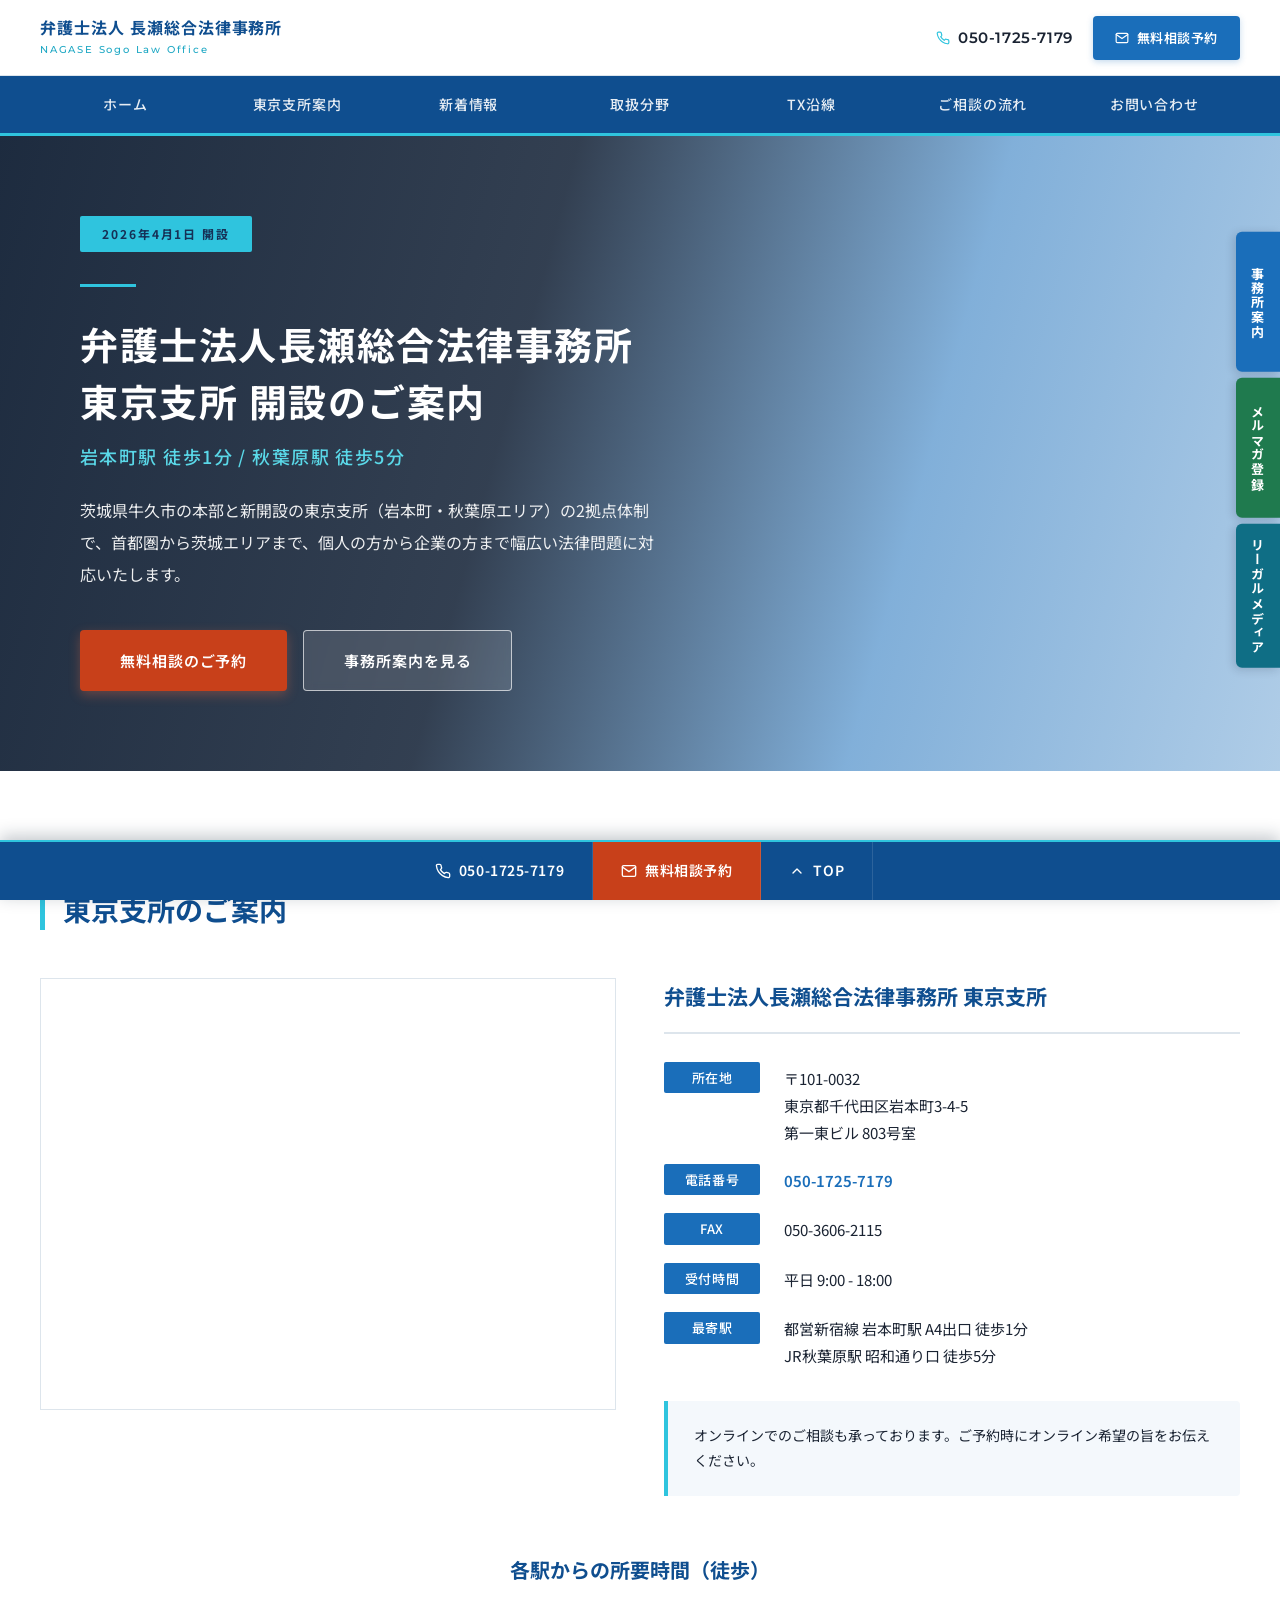
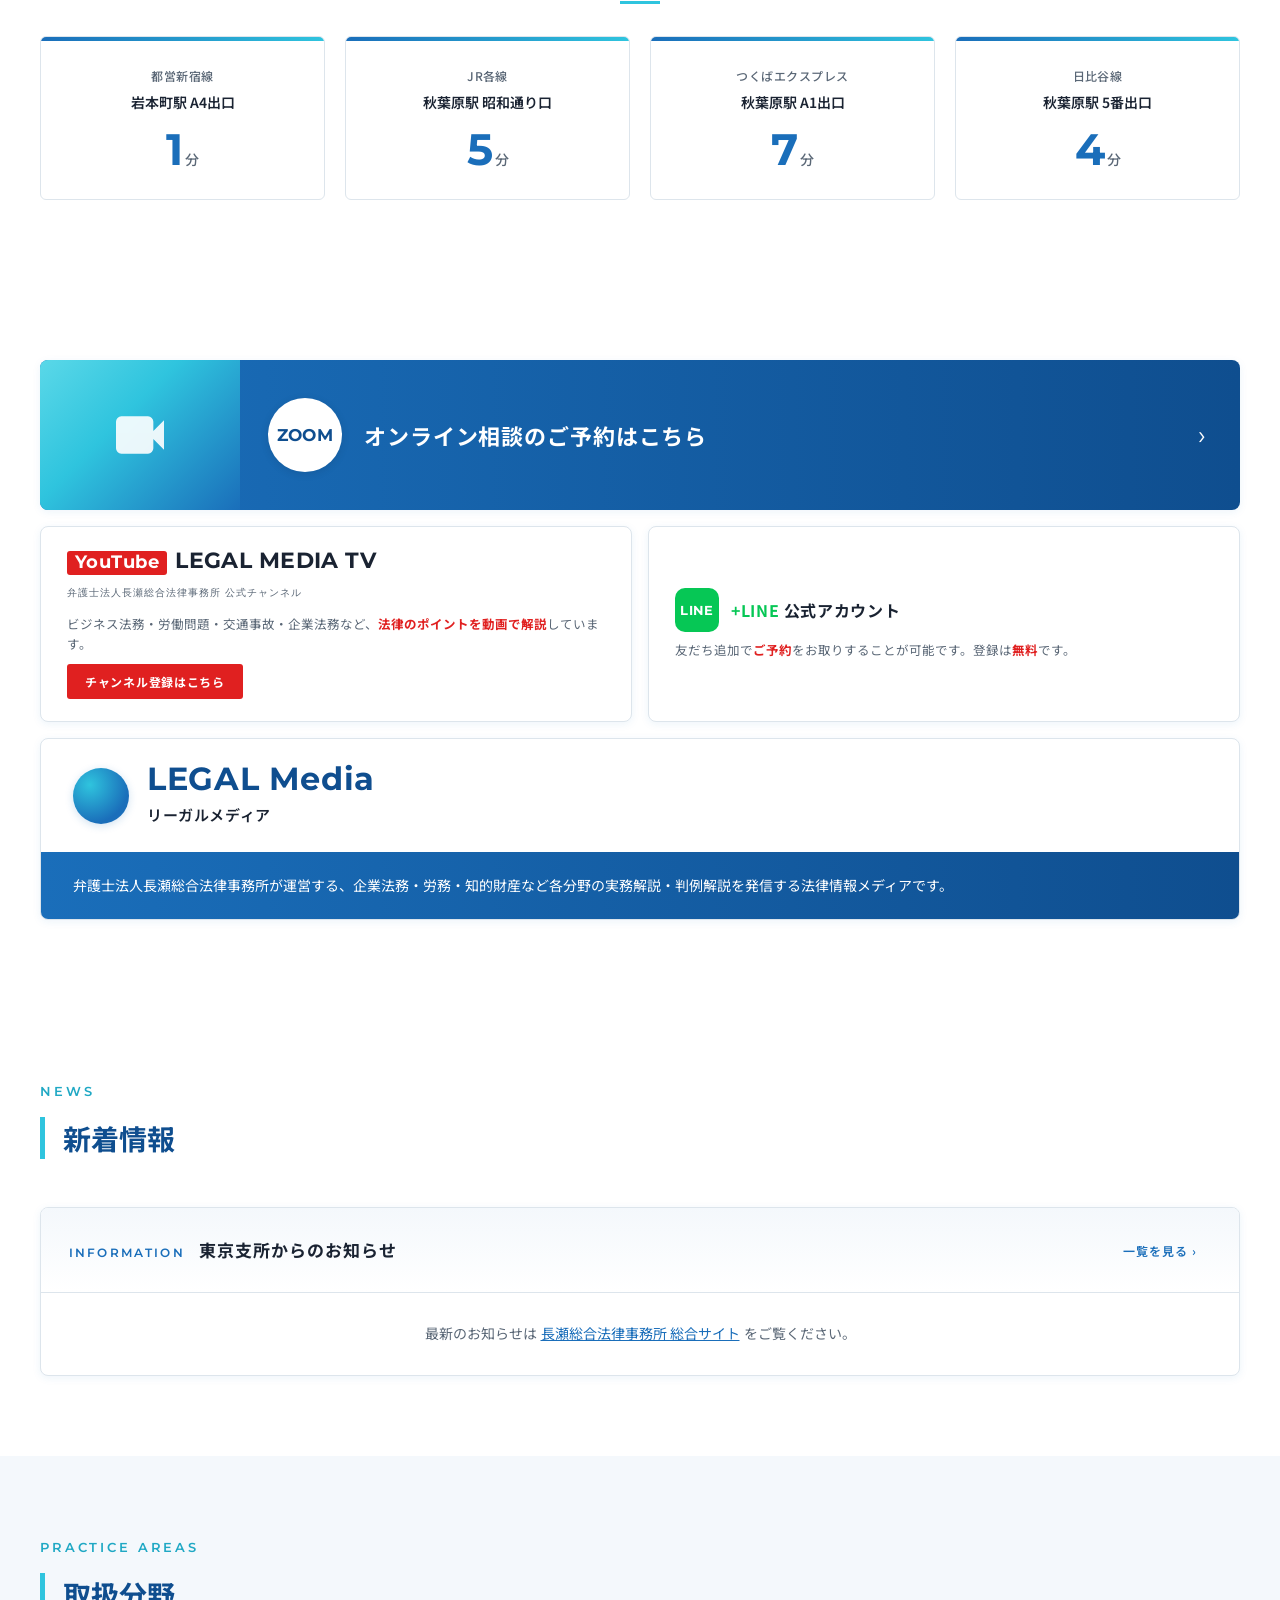
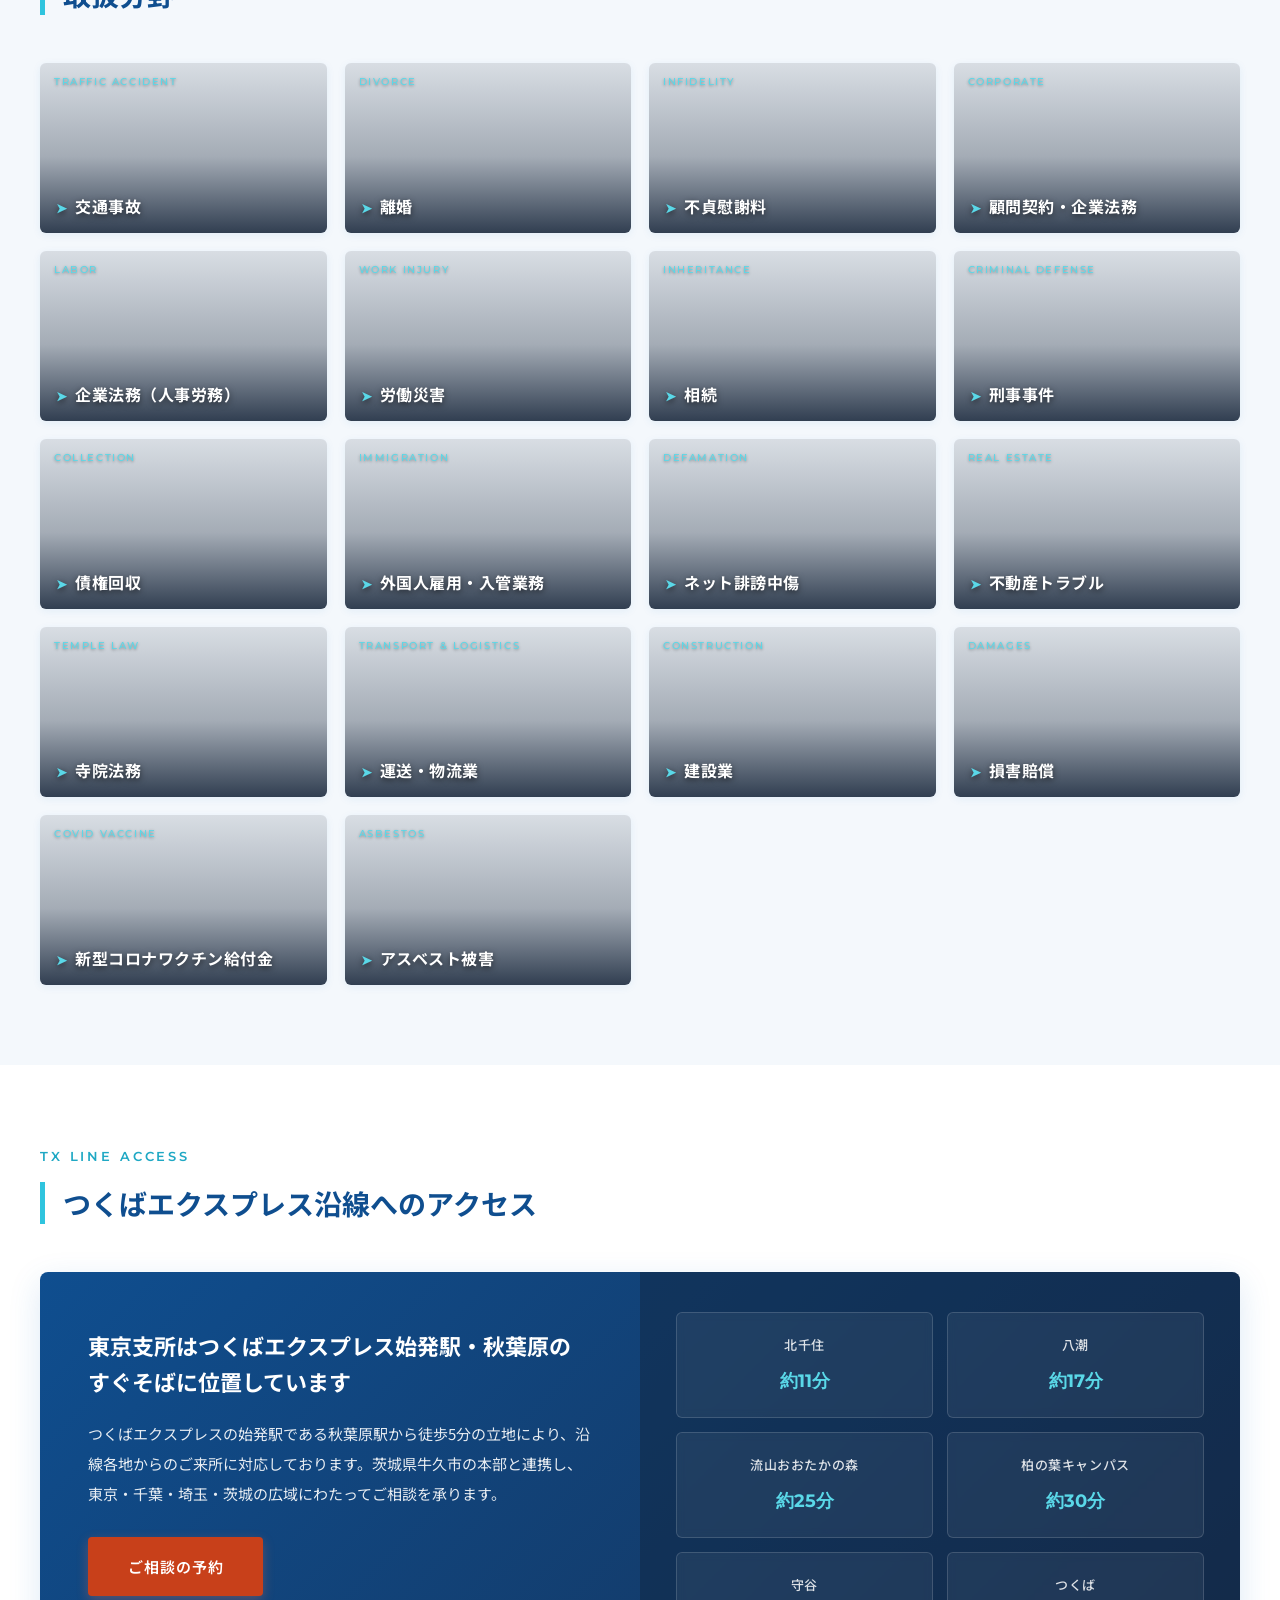
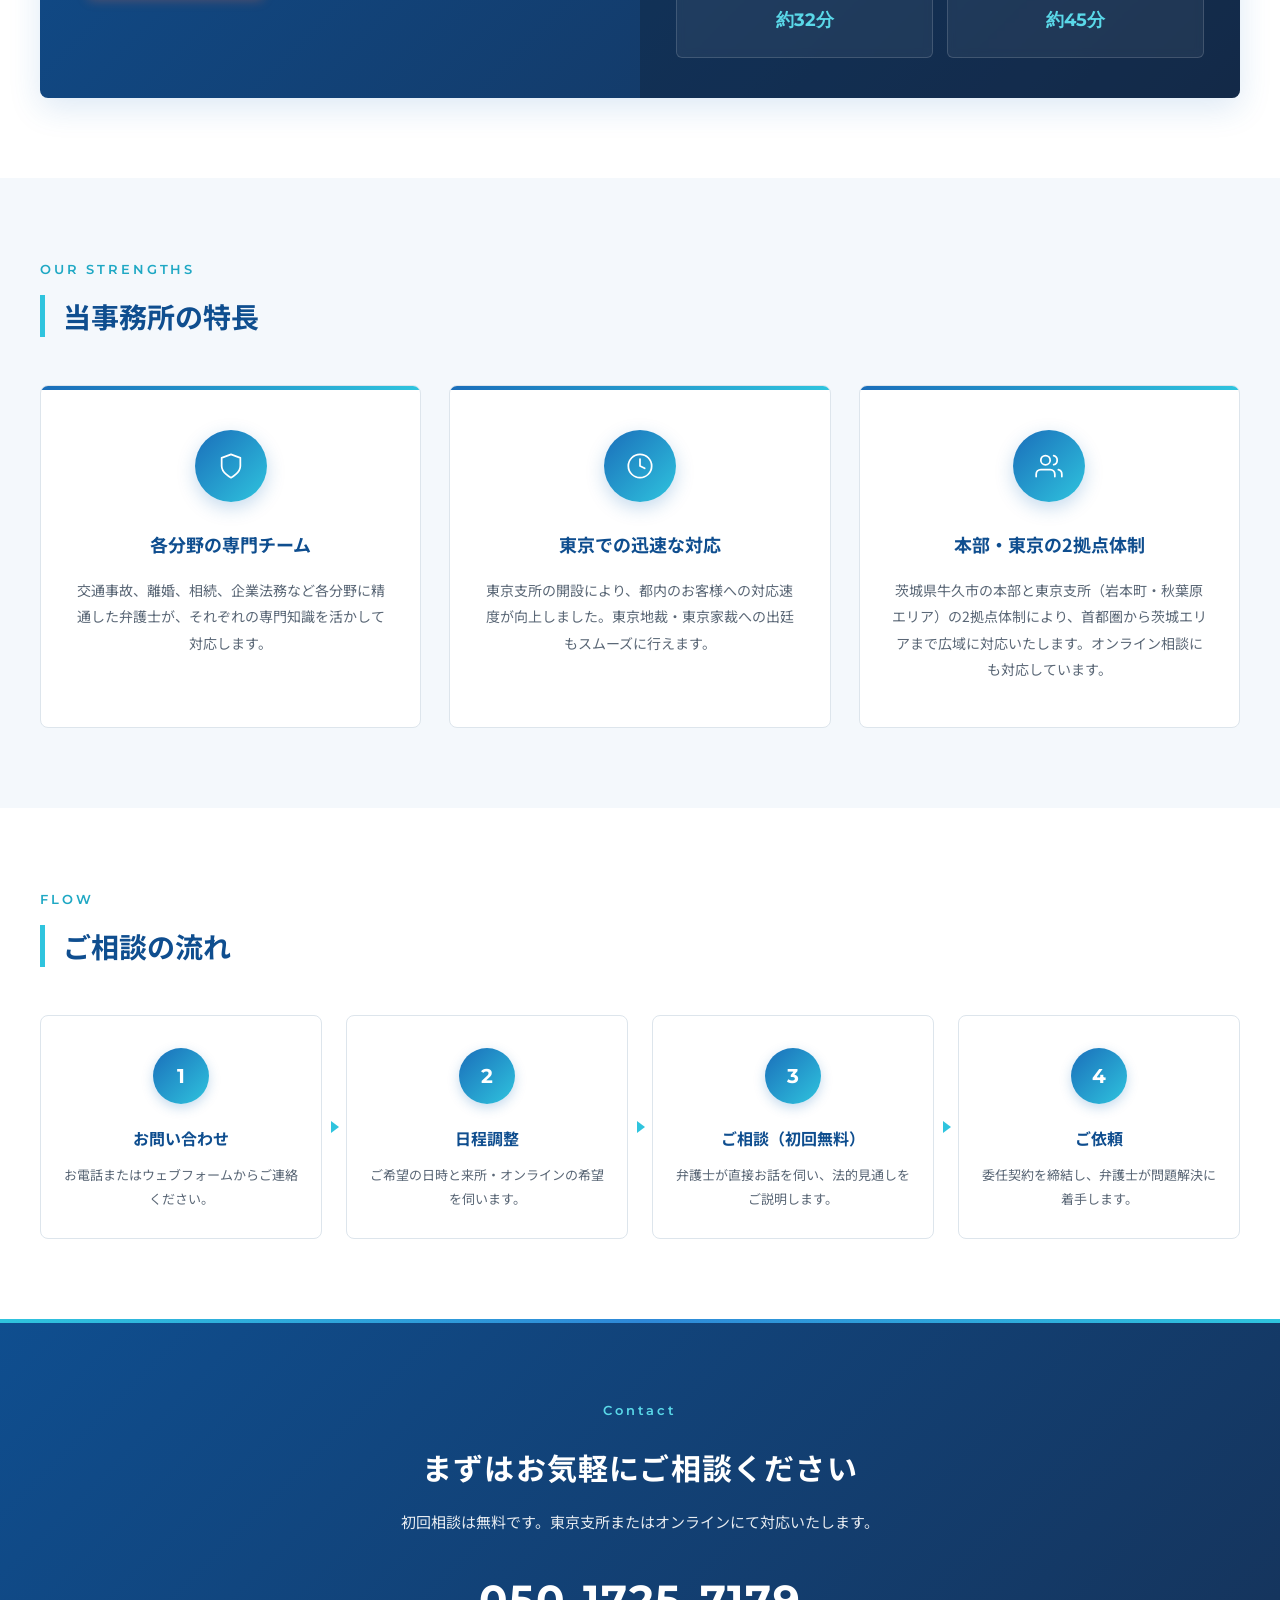
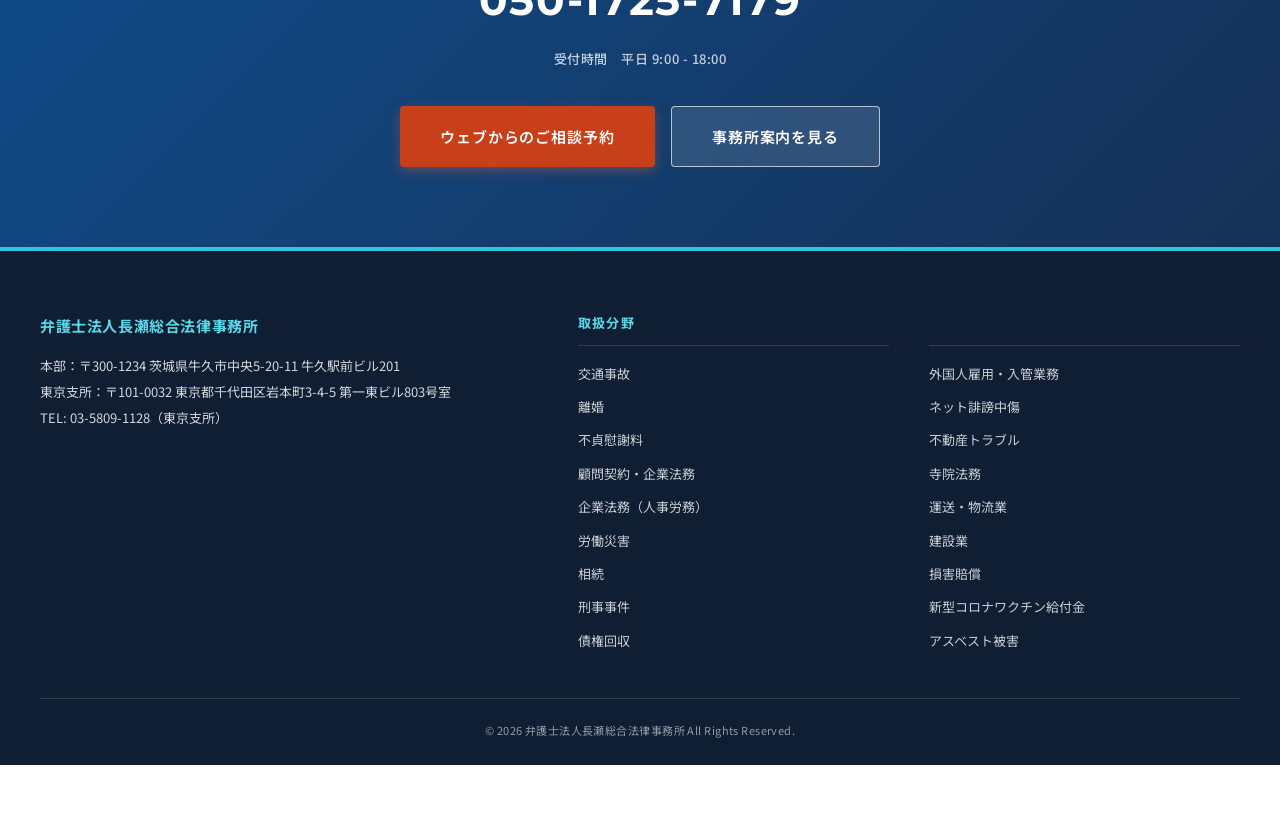
==== commit cdb8c1b3: "LINE登録のテキスト修正" ====
--- a/index.html
+++ b/index.html
@@ -1372,7 +1372,7 @@
                 <p class="ngs-promo-line-title"><b>+LINE</b> 公式アカウント</p>
               </div>
               <p class="ngs-promo-line-desc">
-                友だち追加で、<b>最新の法律コラム・セミナー情報</b>をお届けします。登録は無料です。
+                友だち追加で<b>ご予約</b>をお取りすることが可能です。登録は<b>無料</b>です。
               </p>
             </div>
           </a>
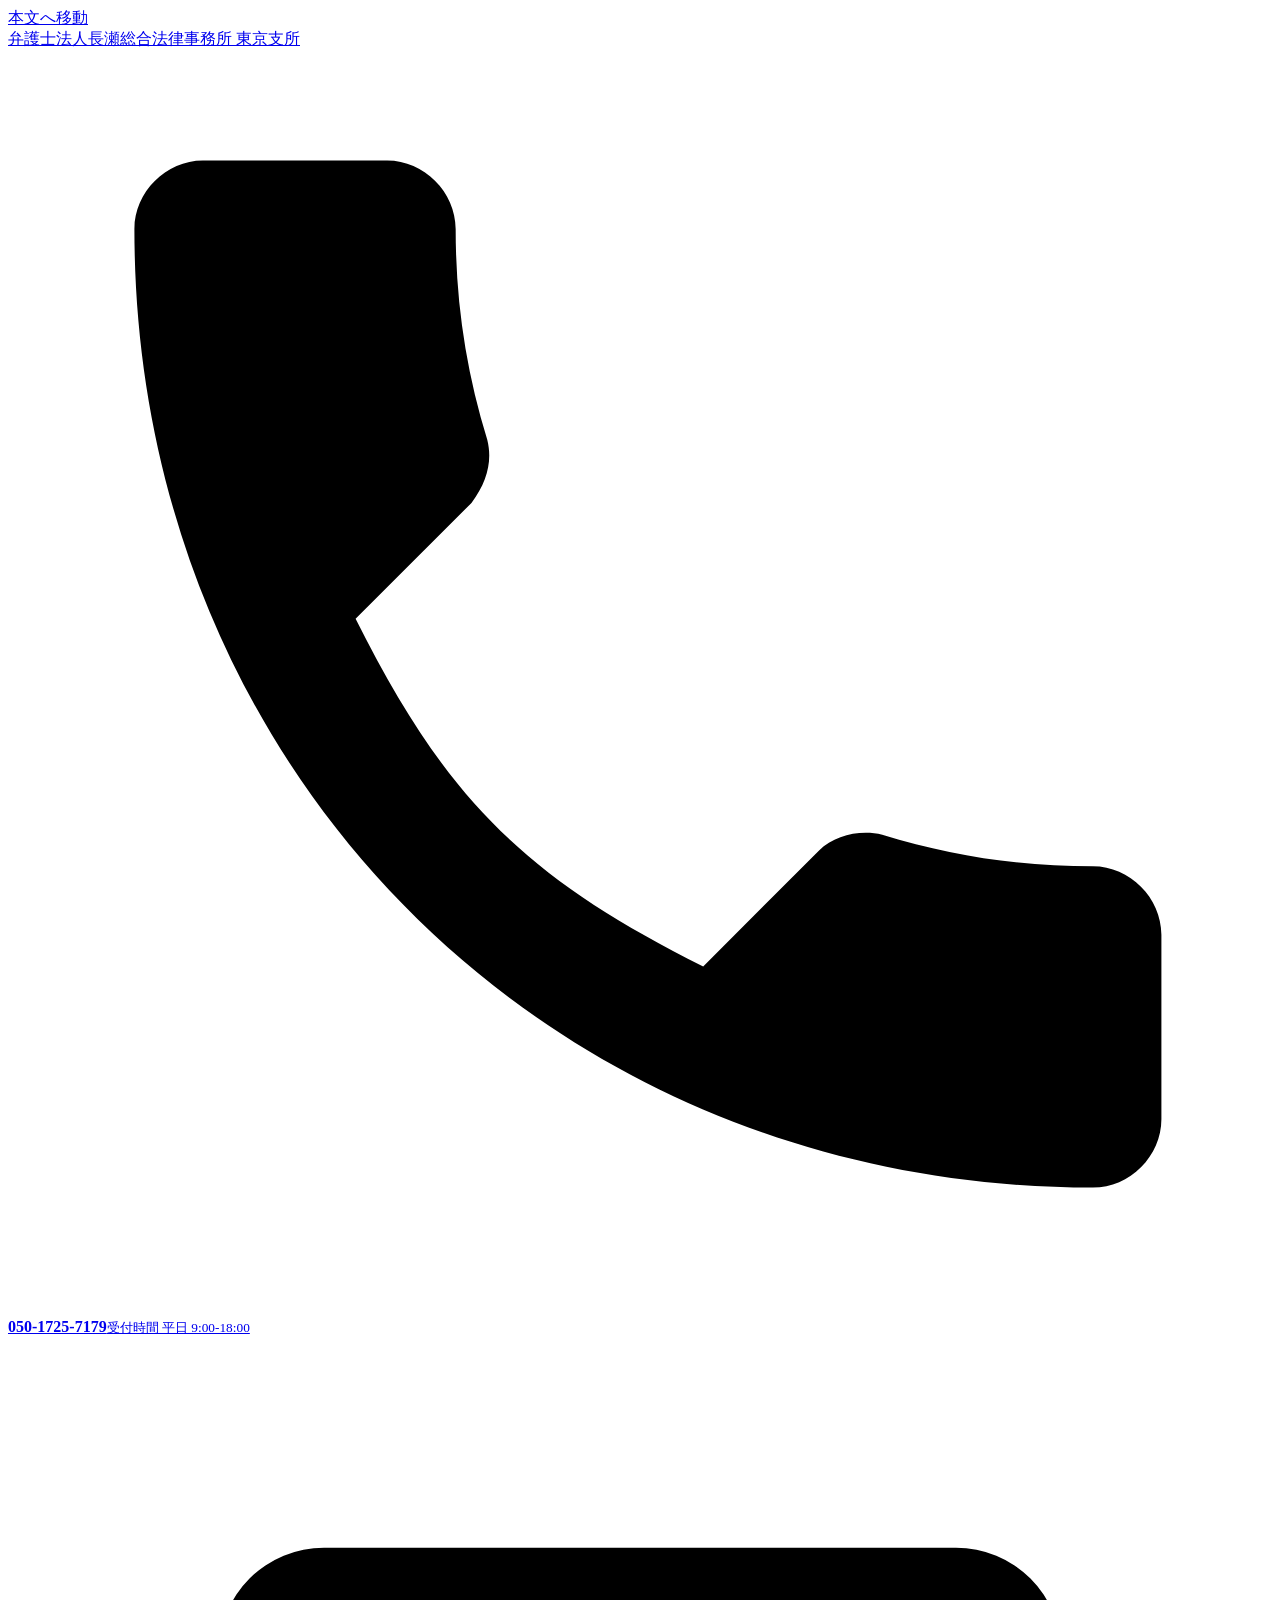
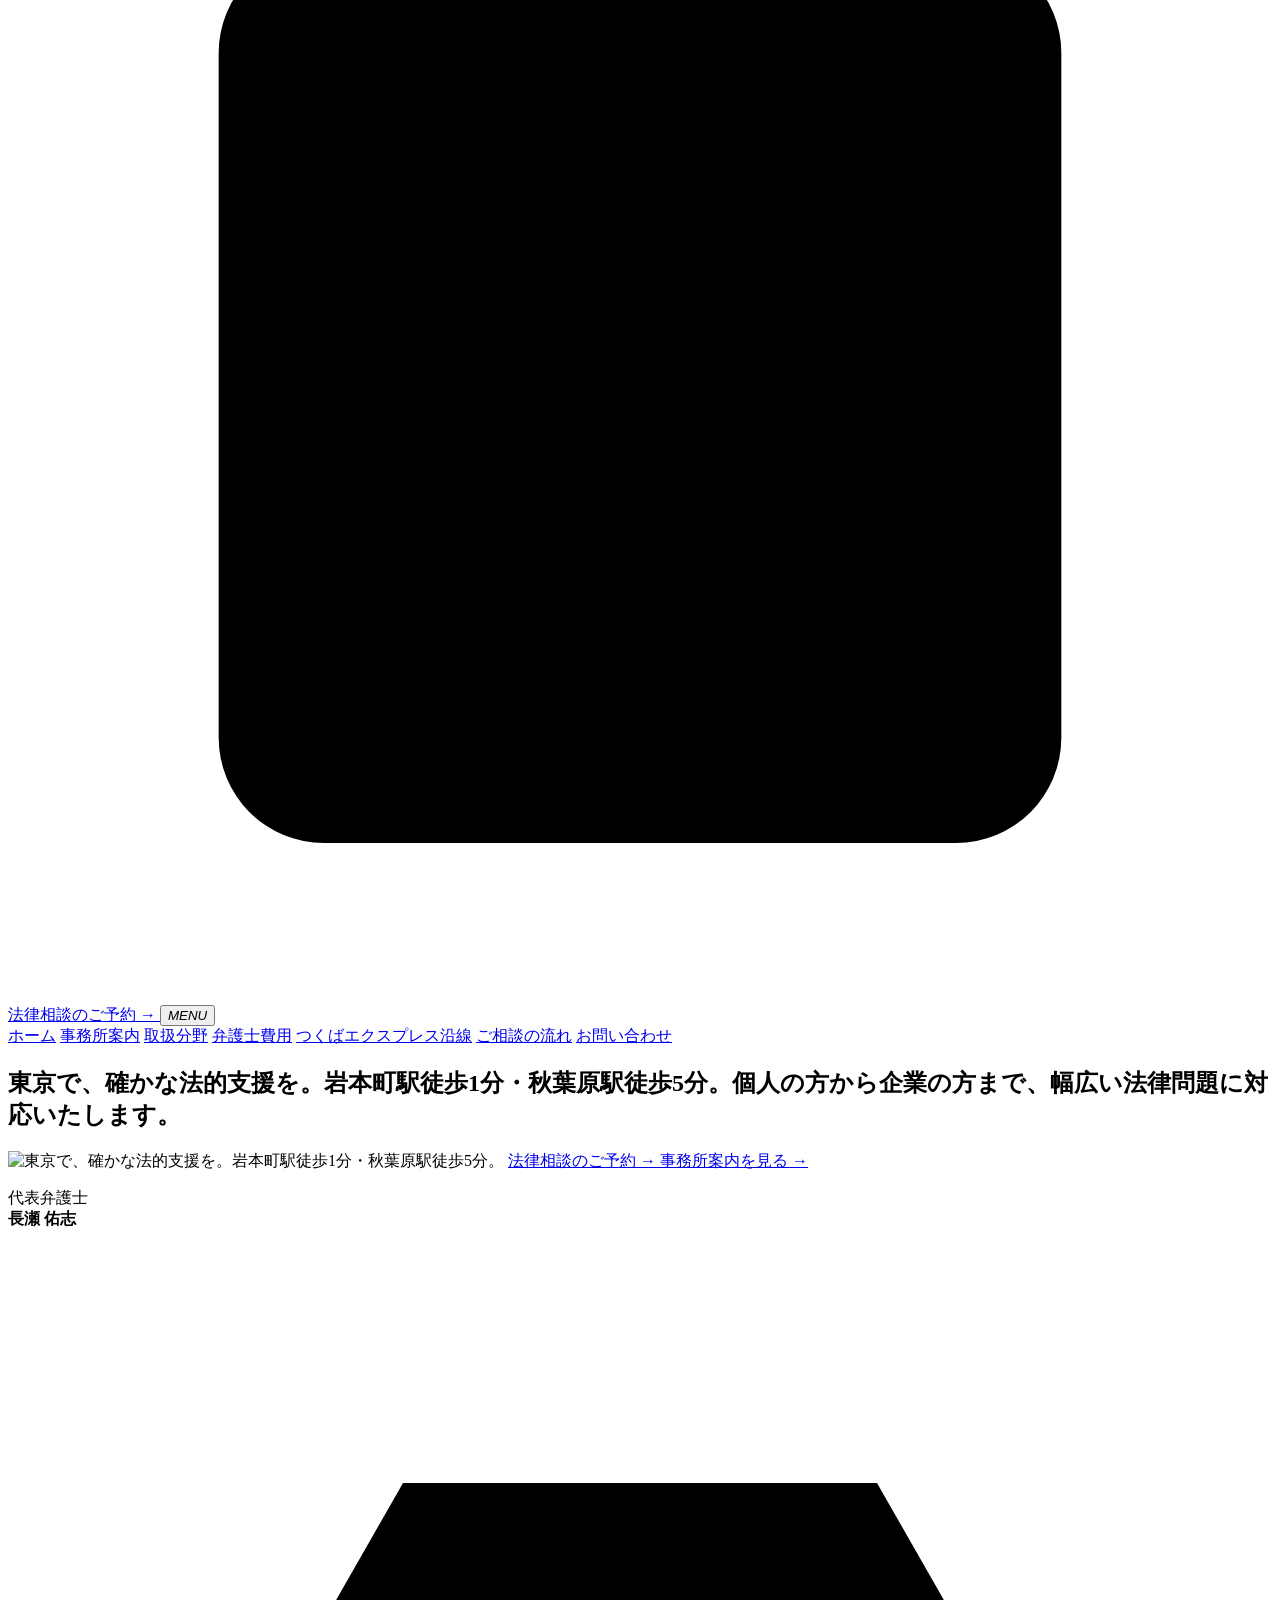
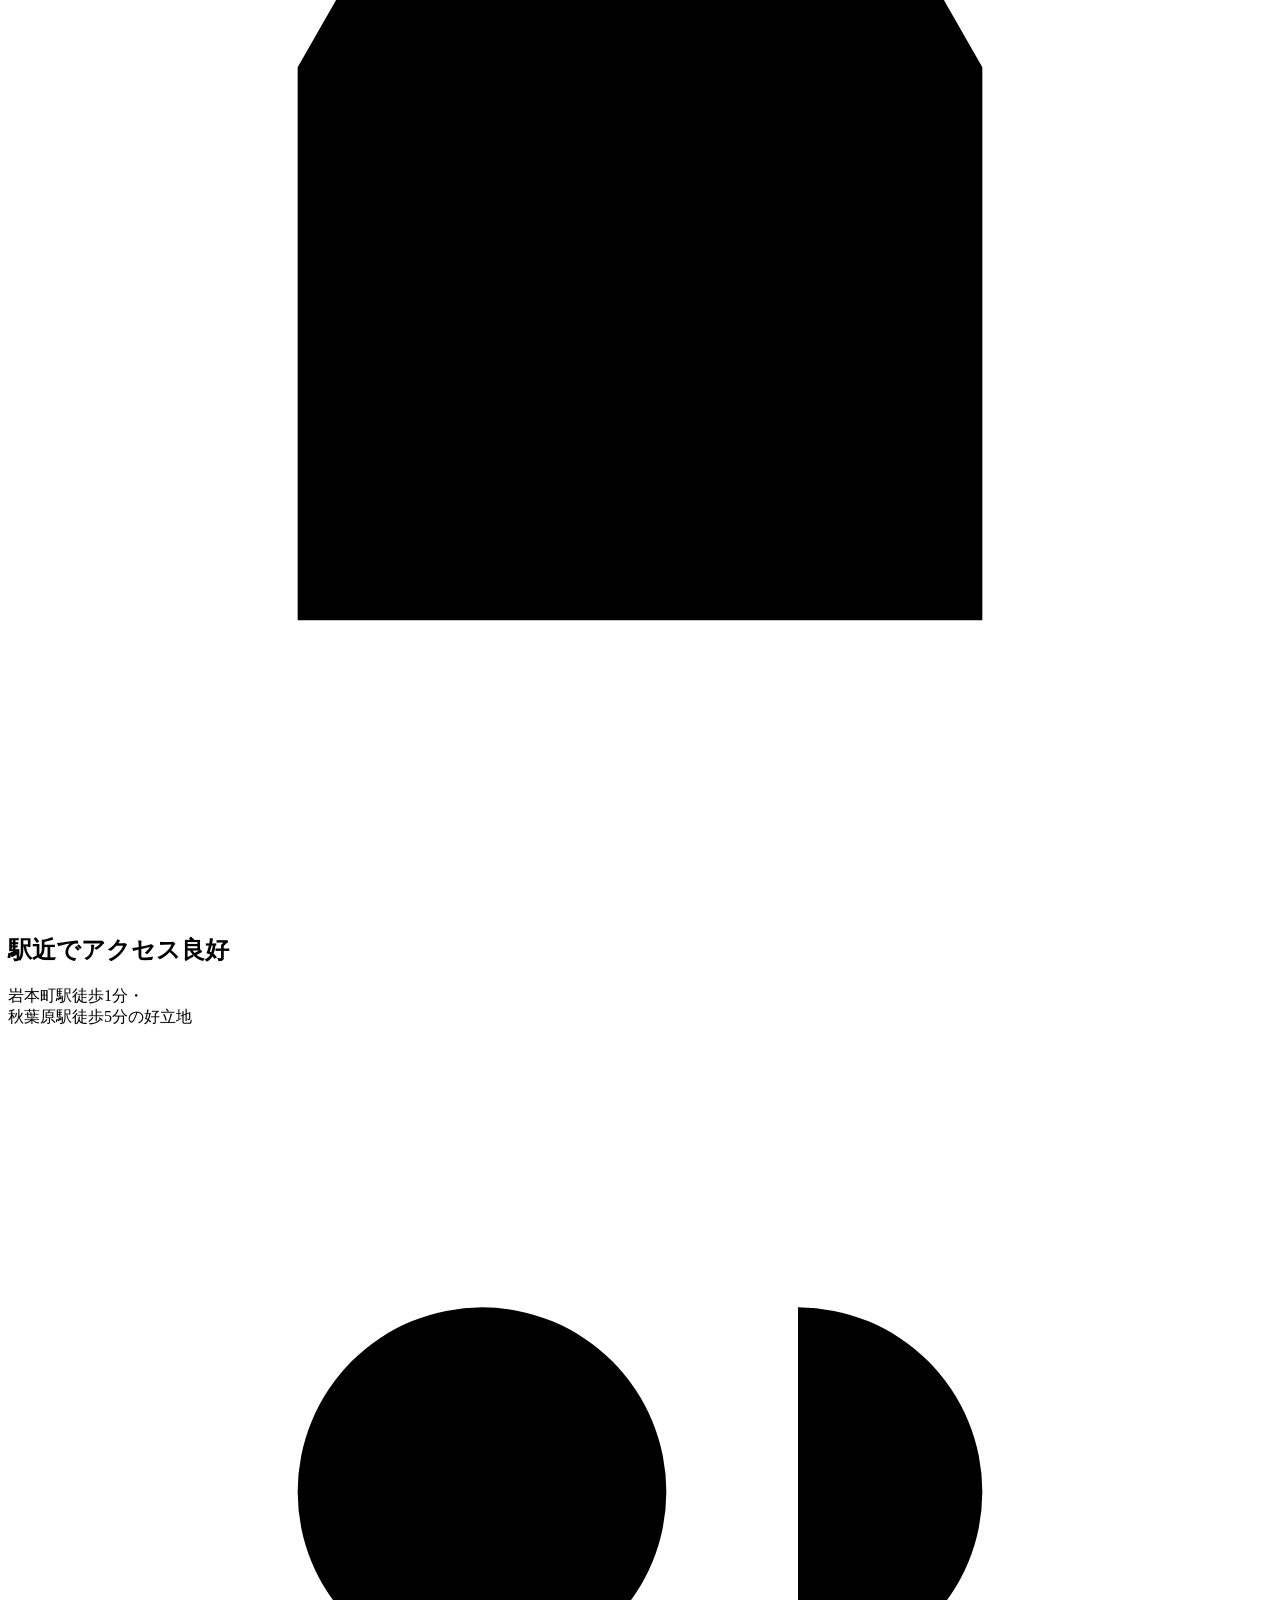
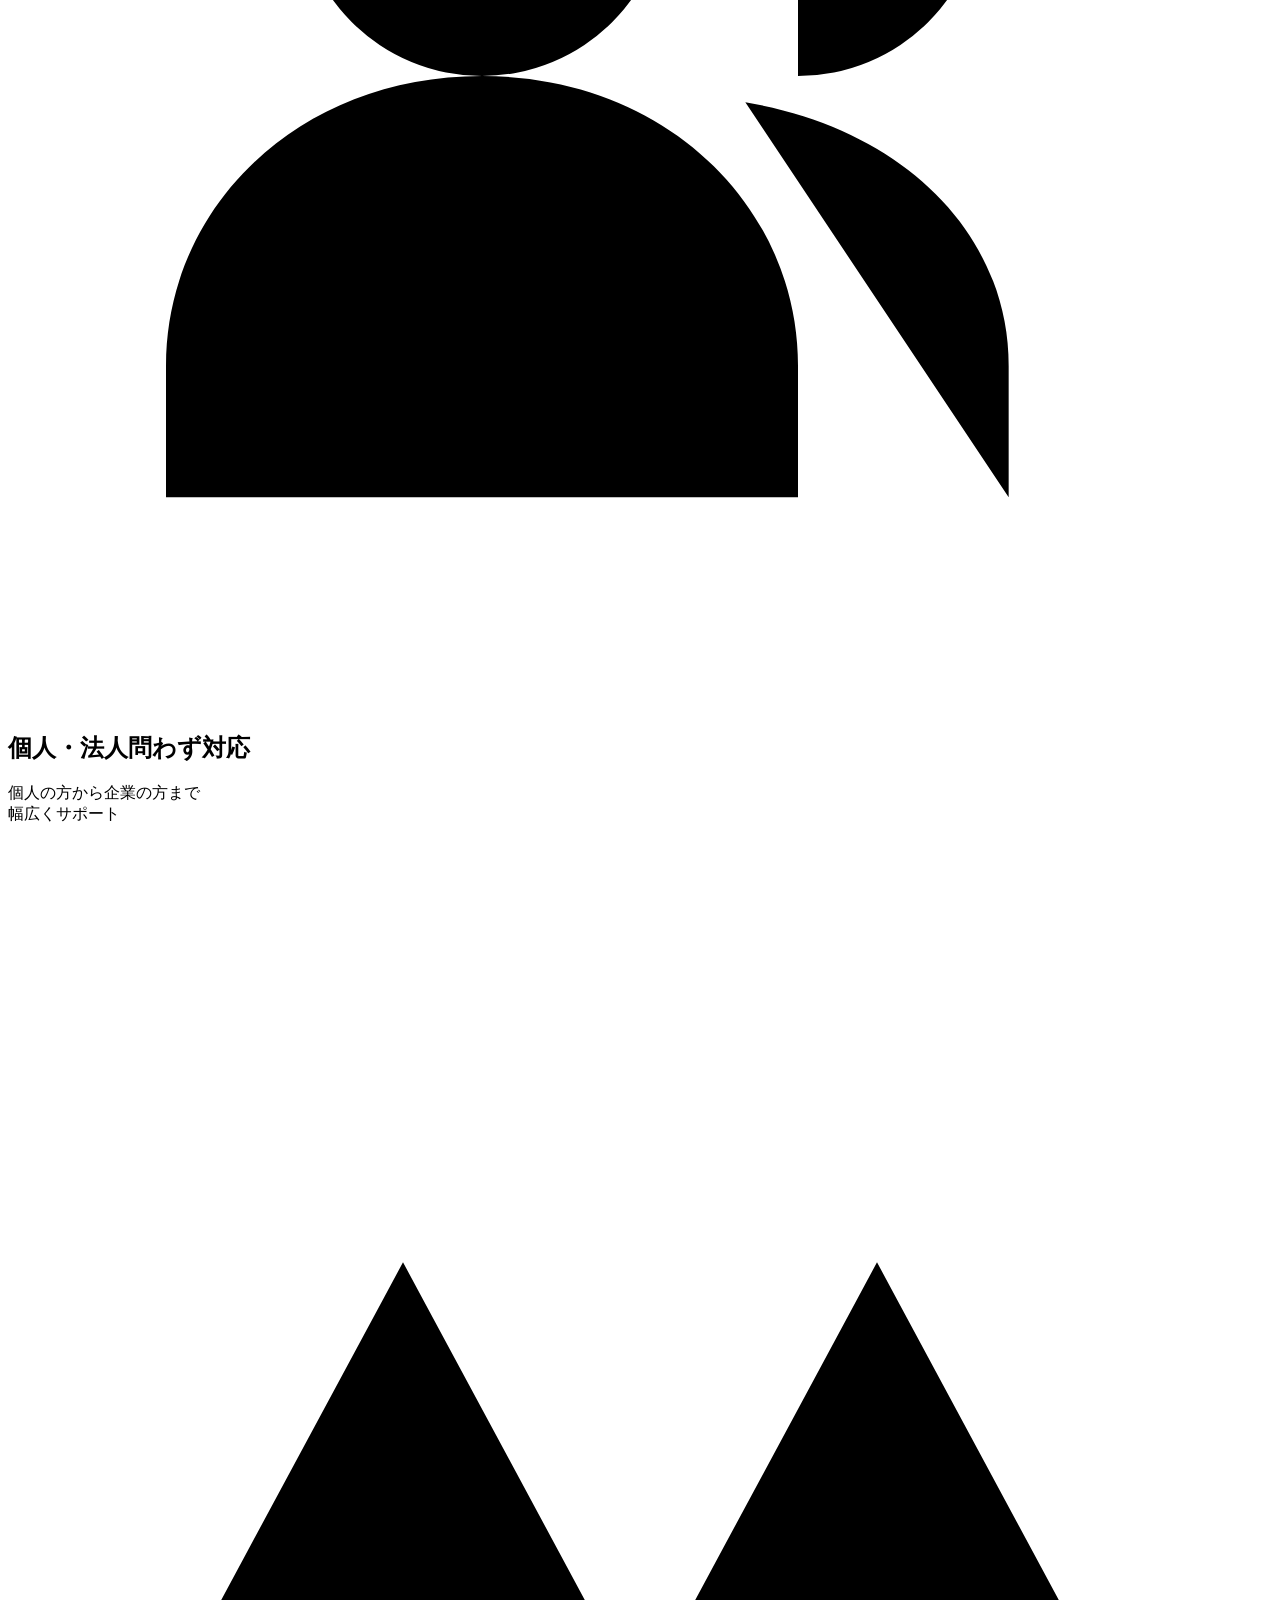
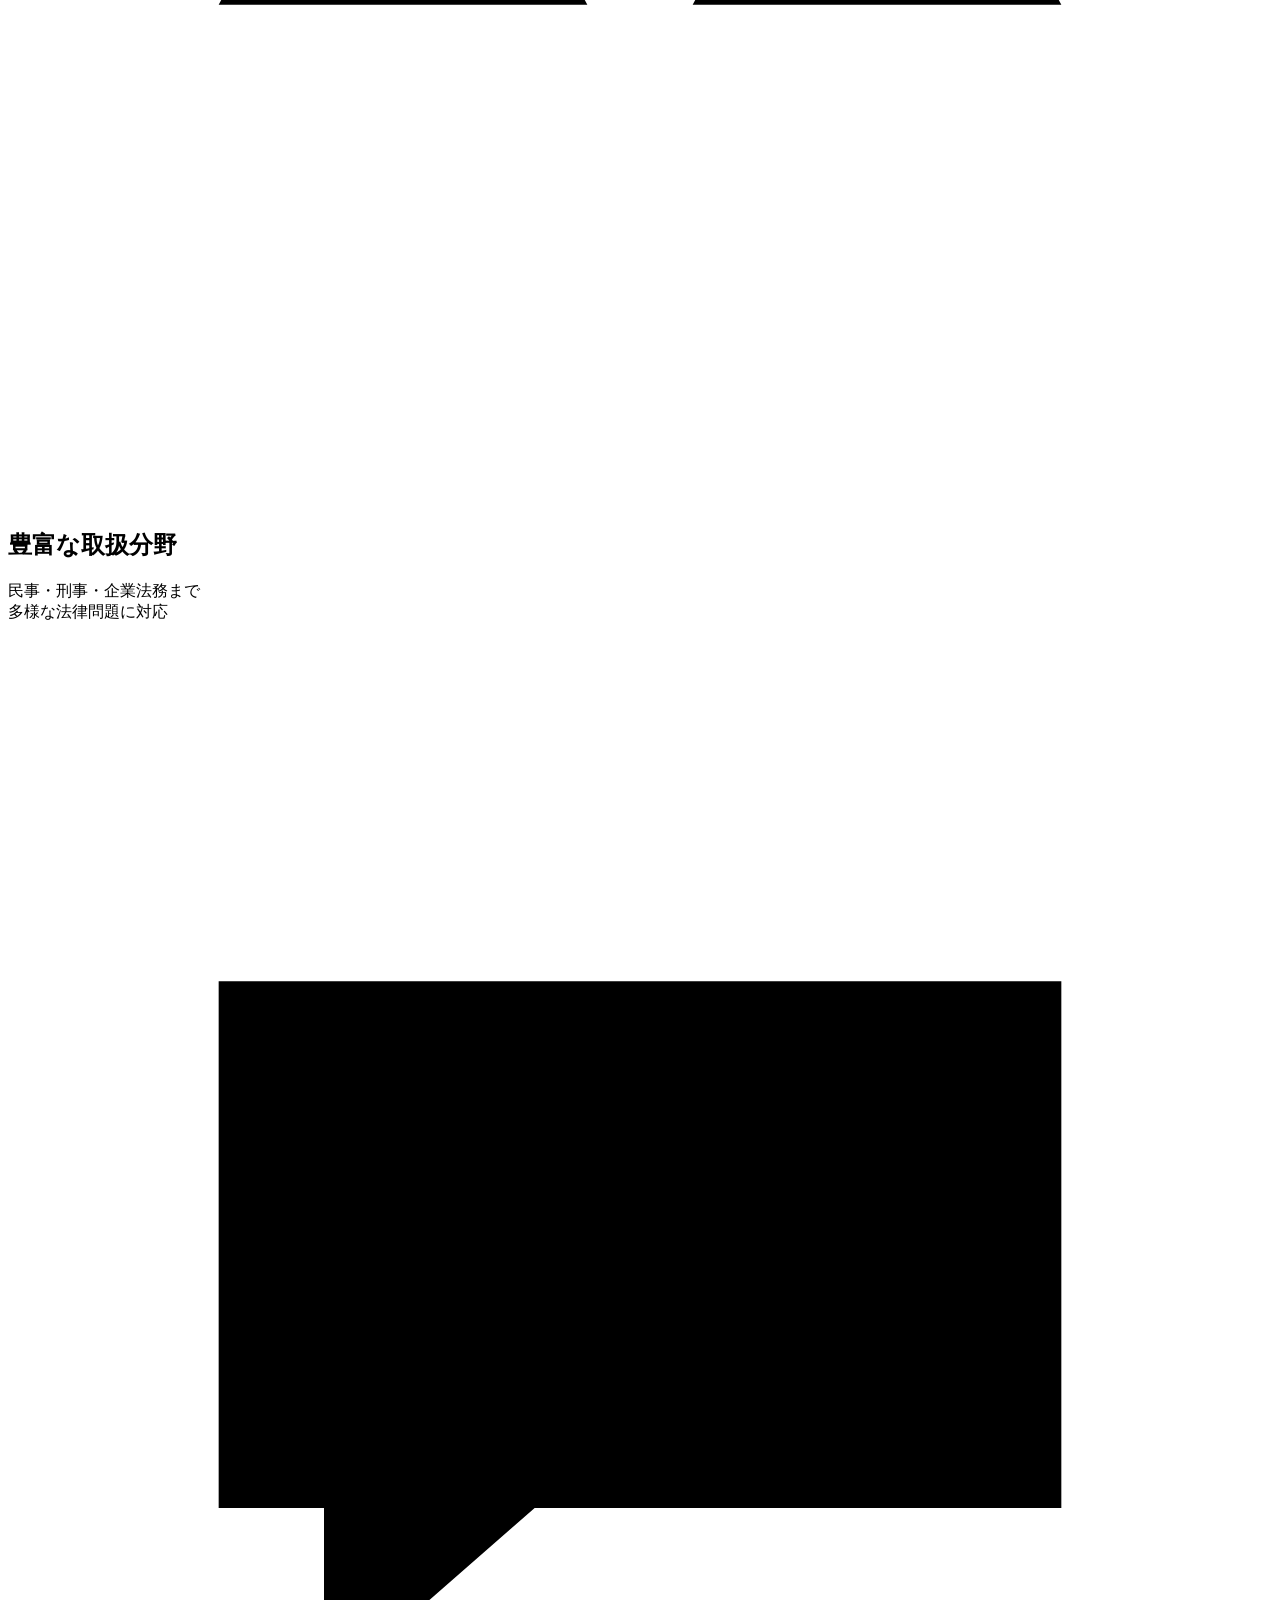
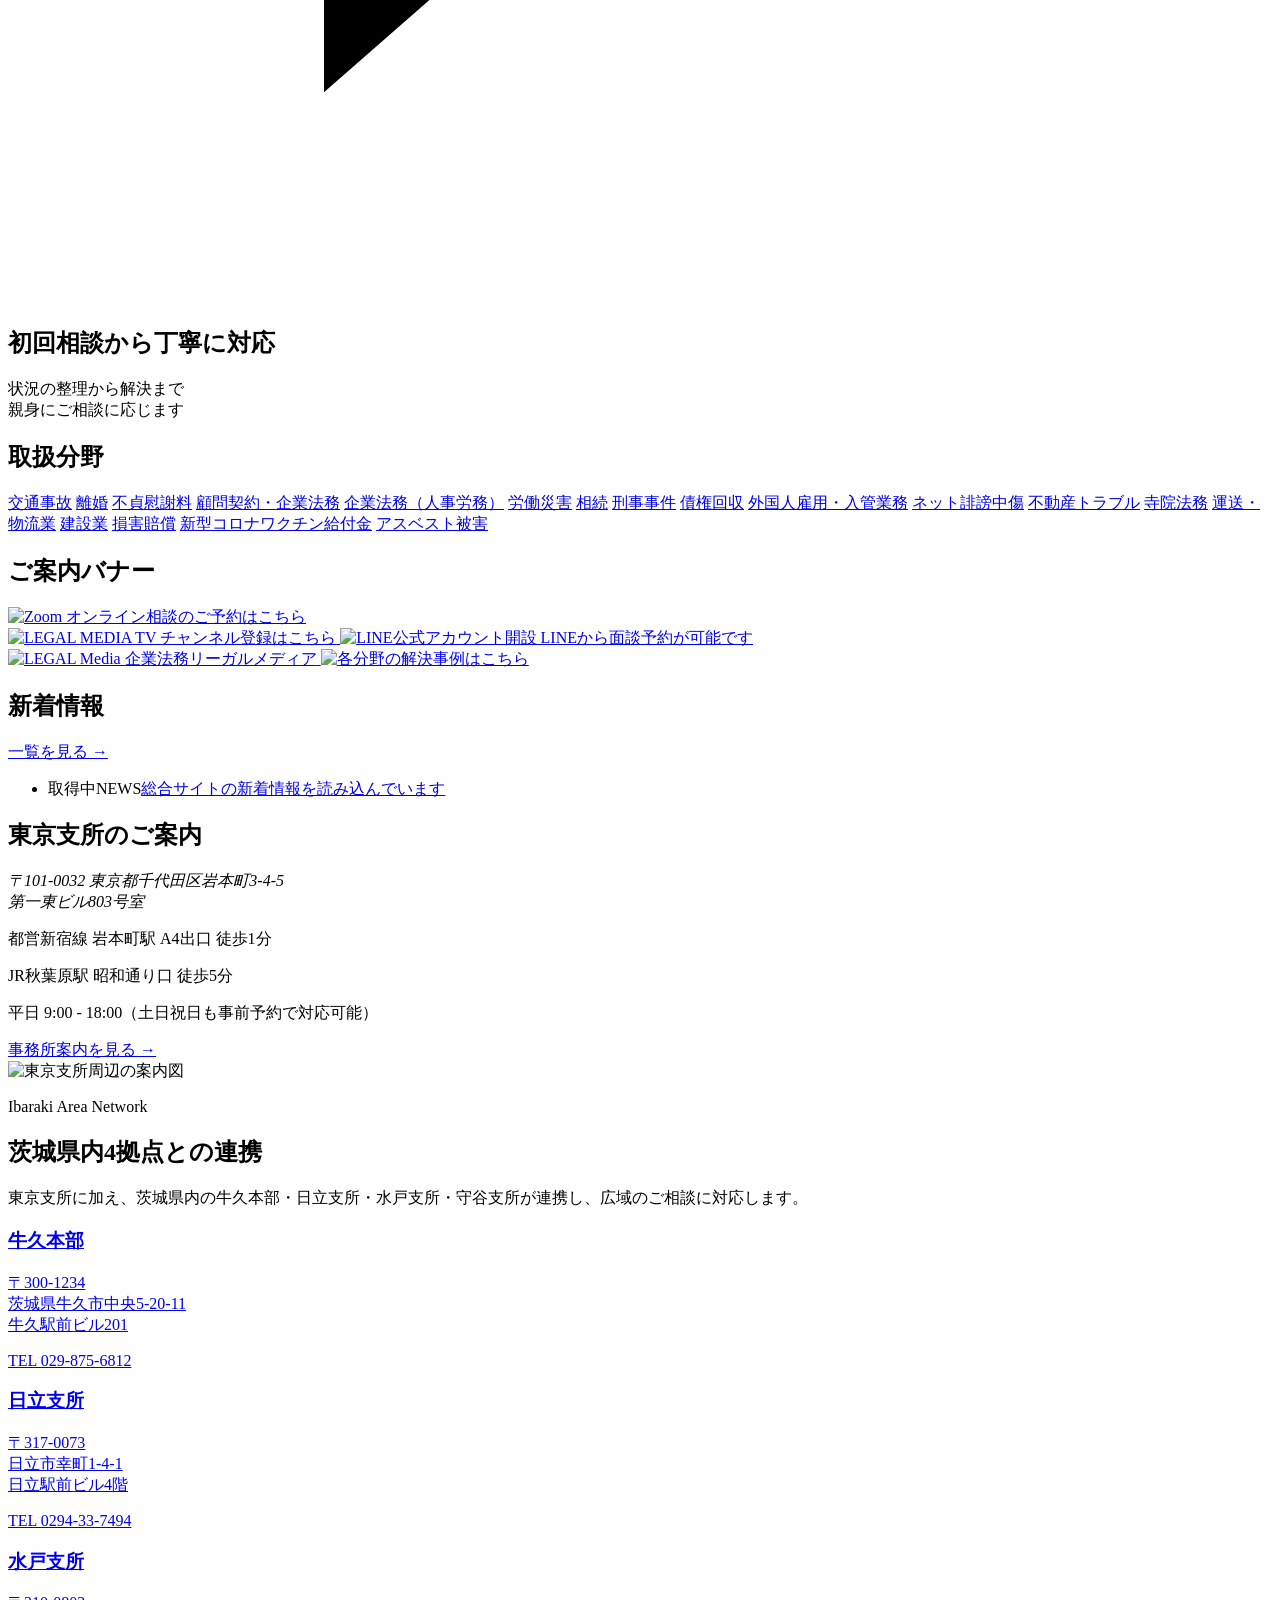
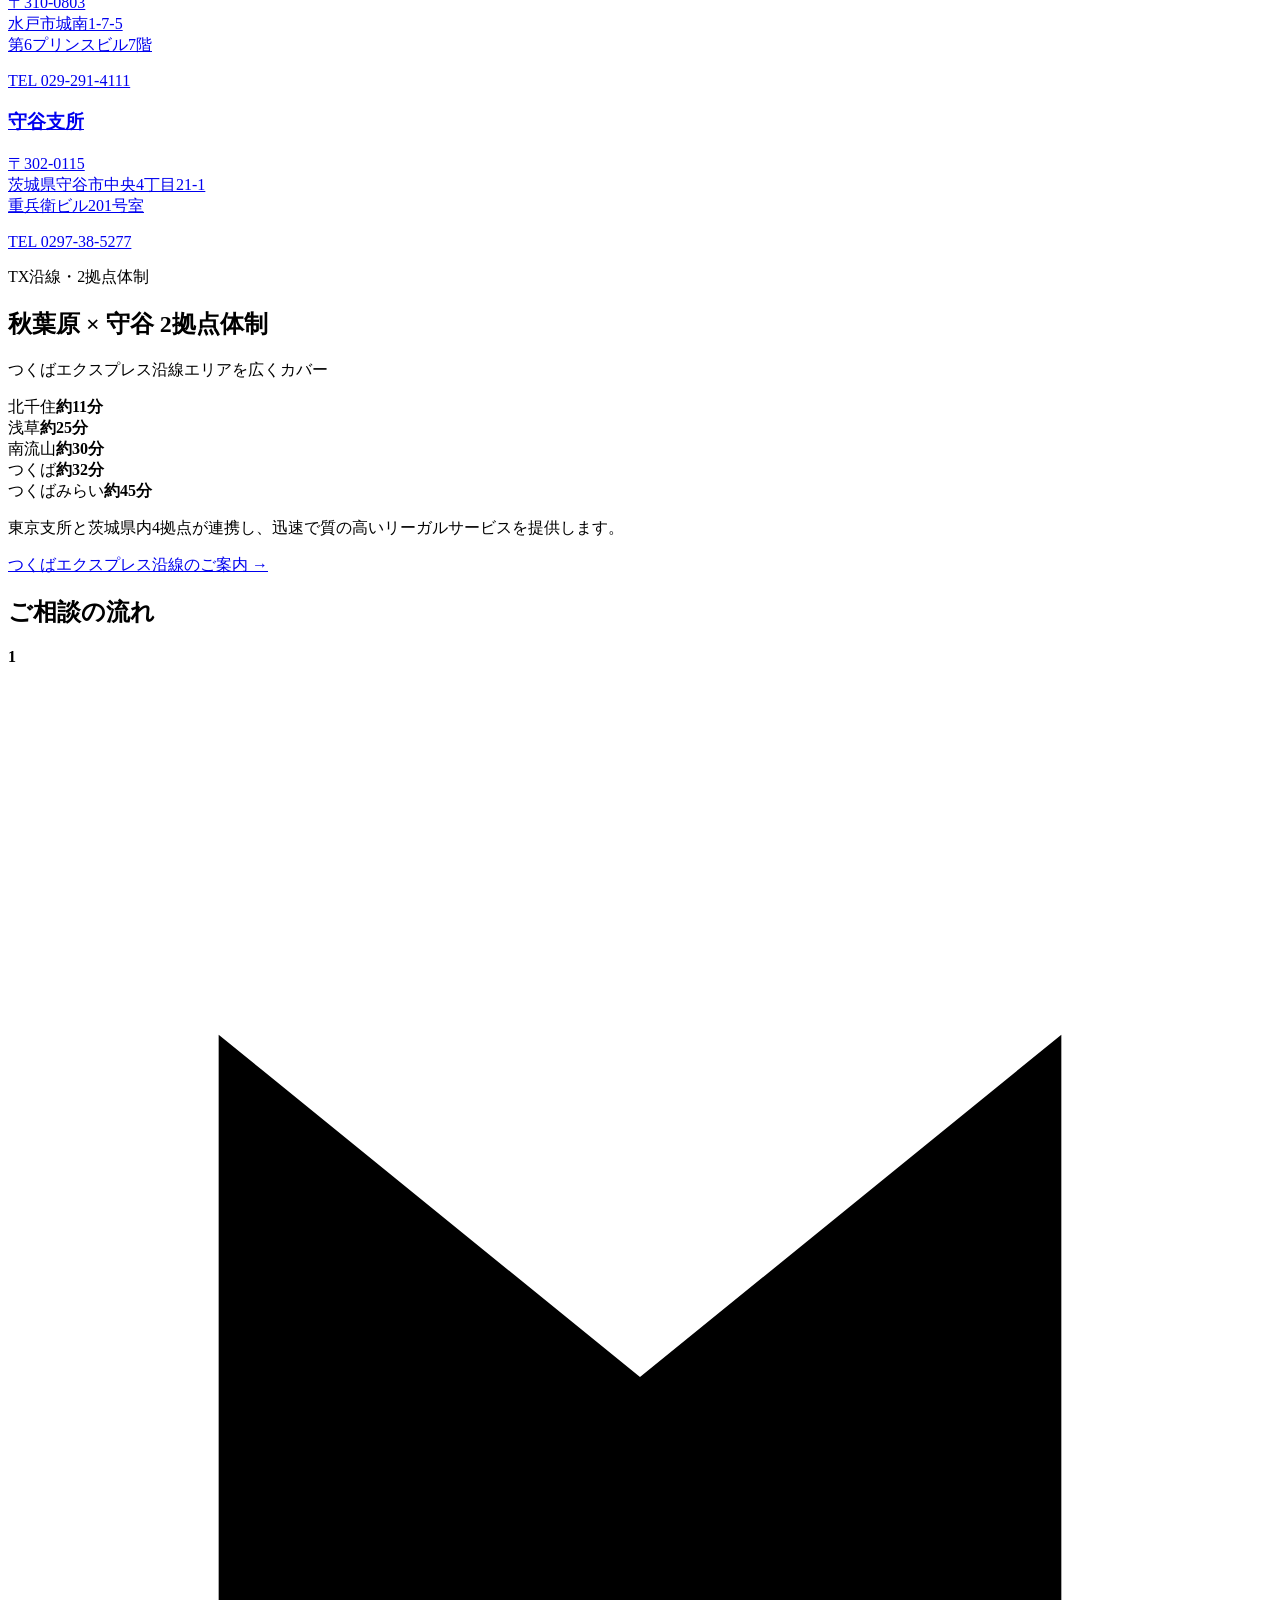
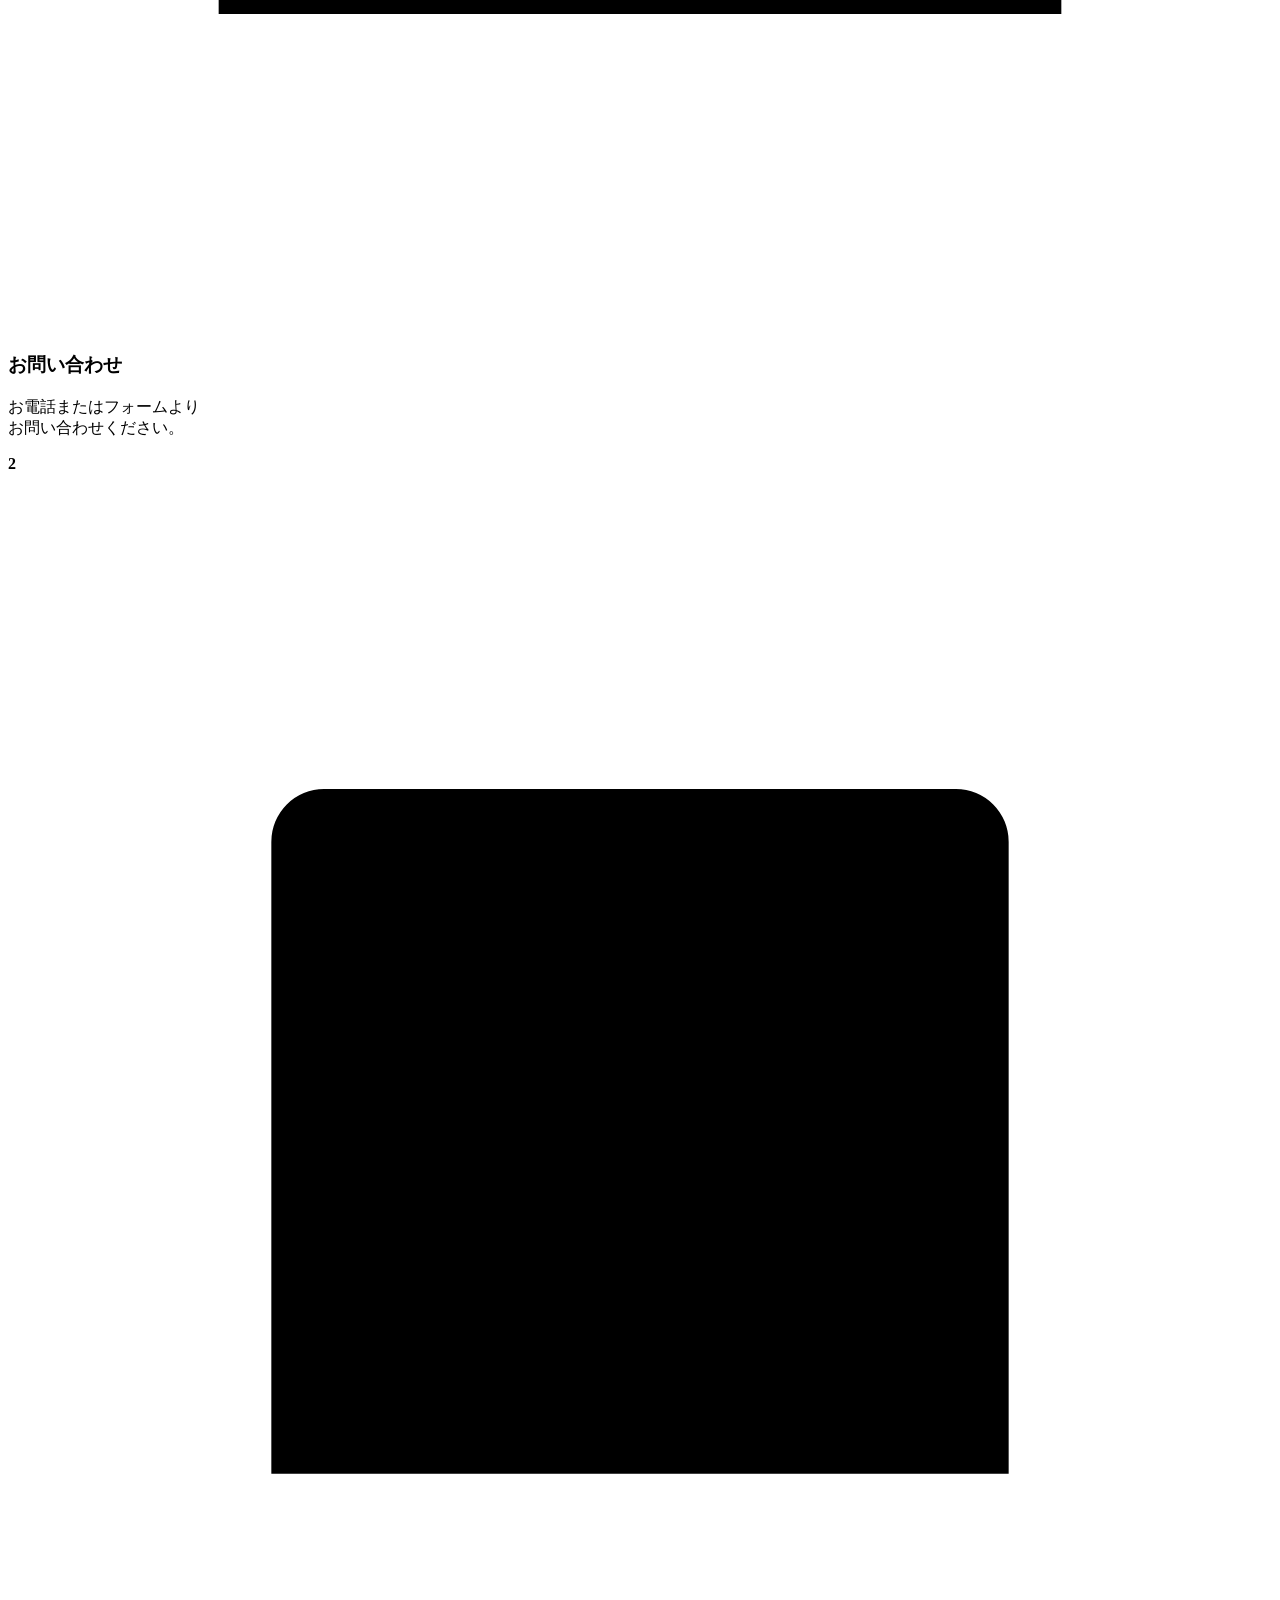
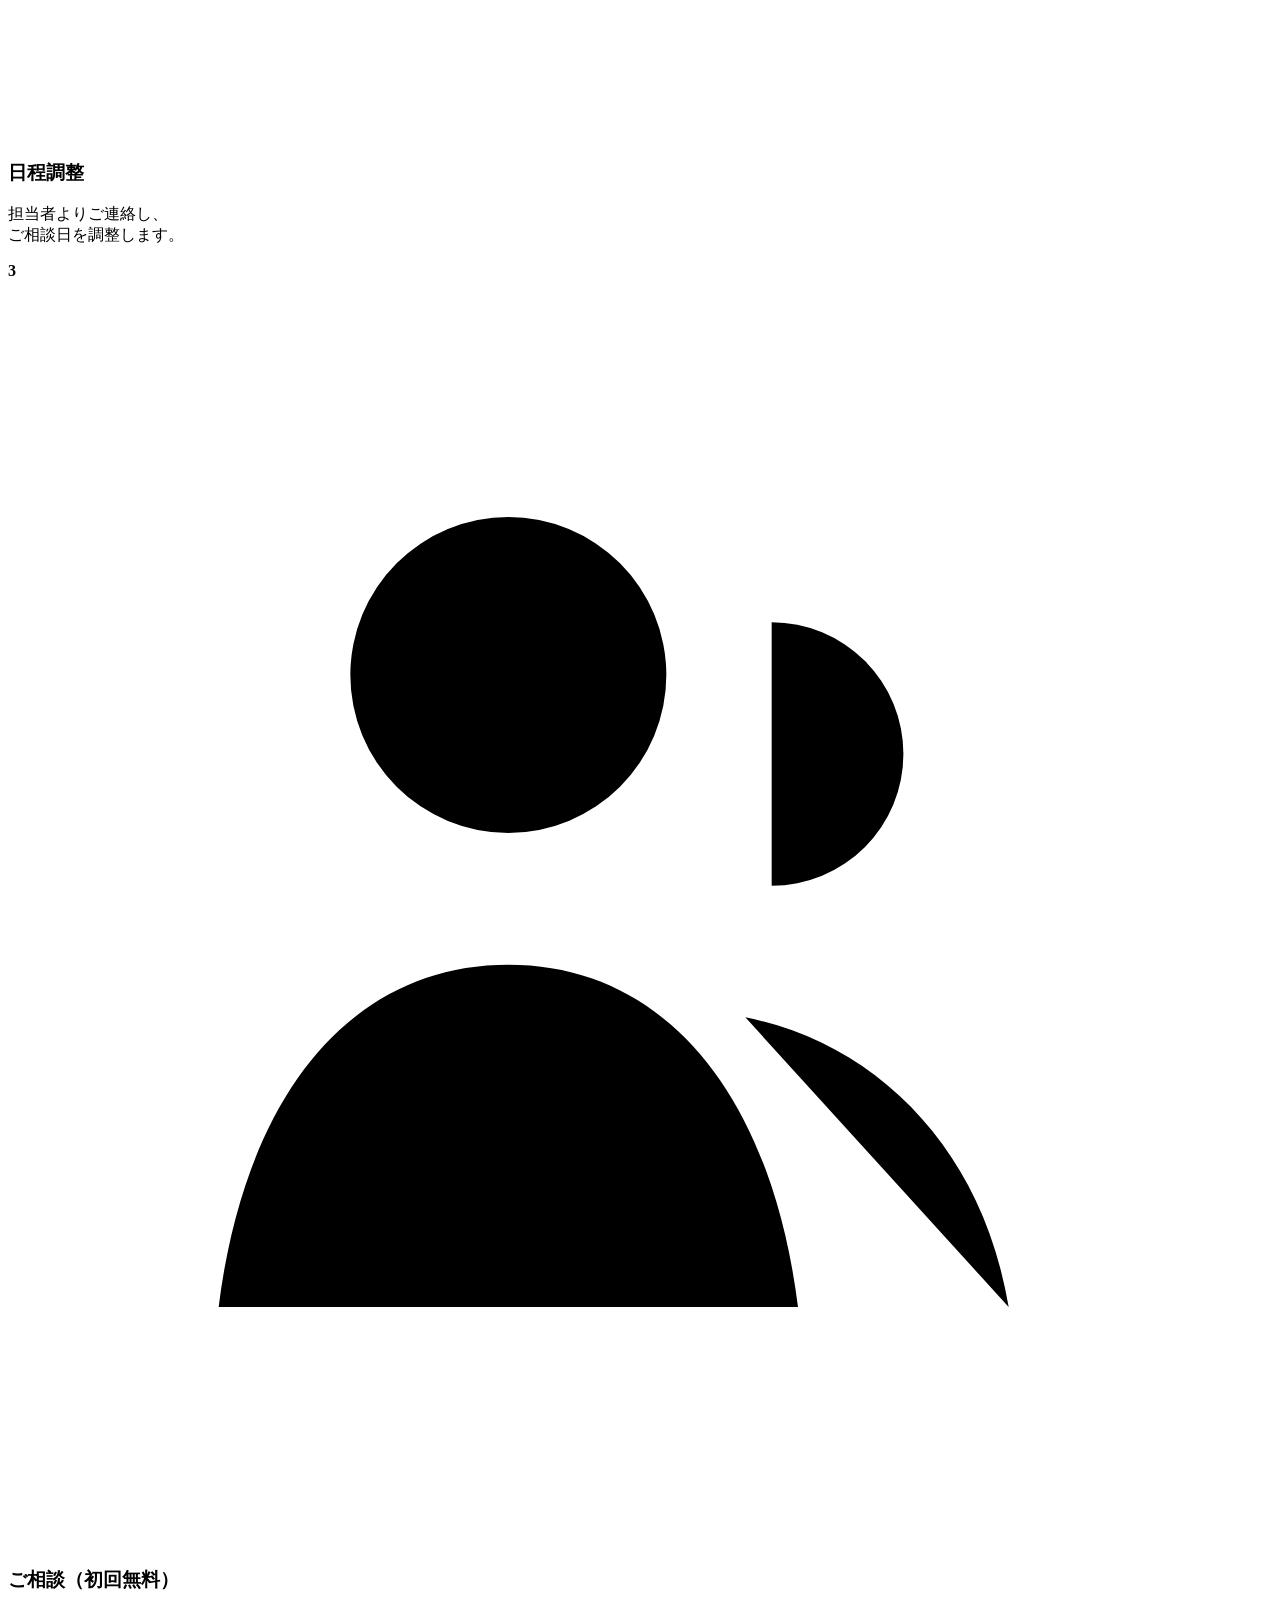
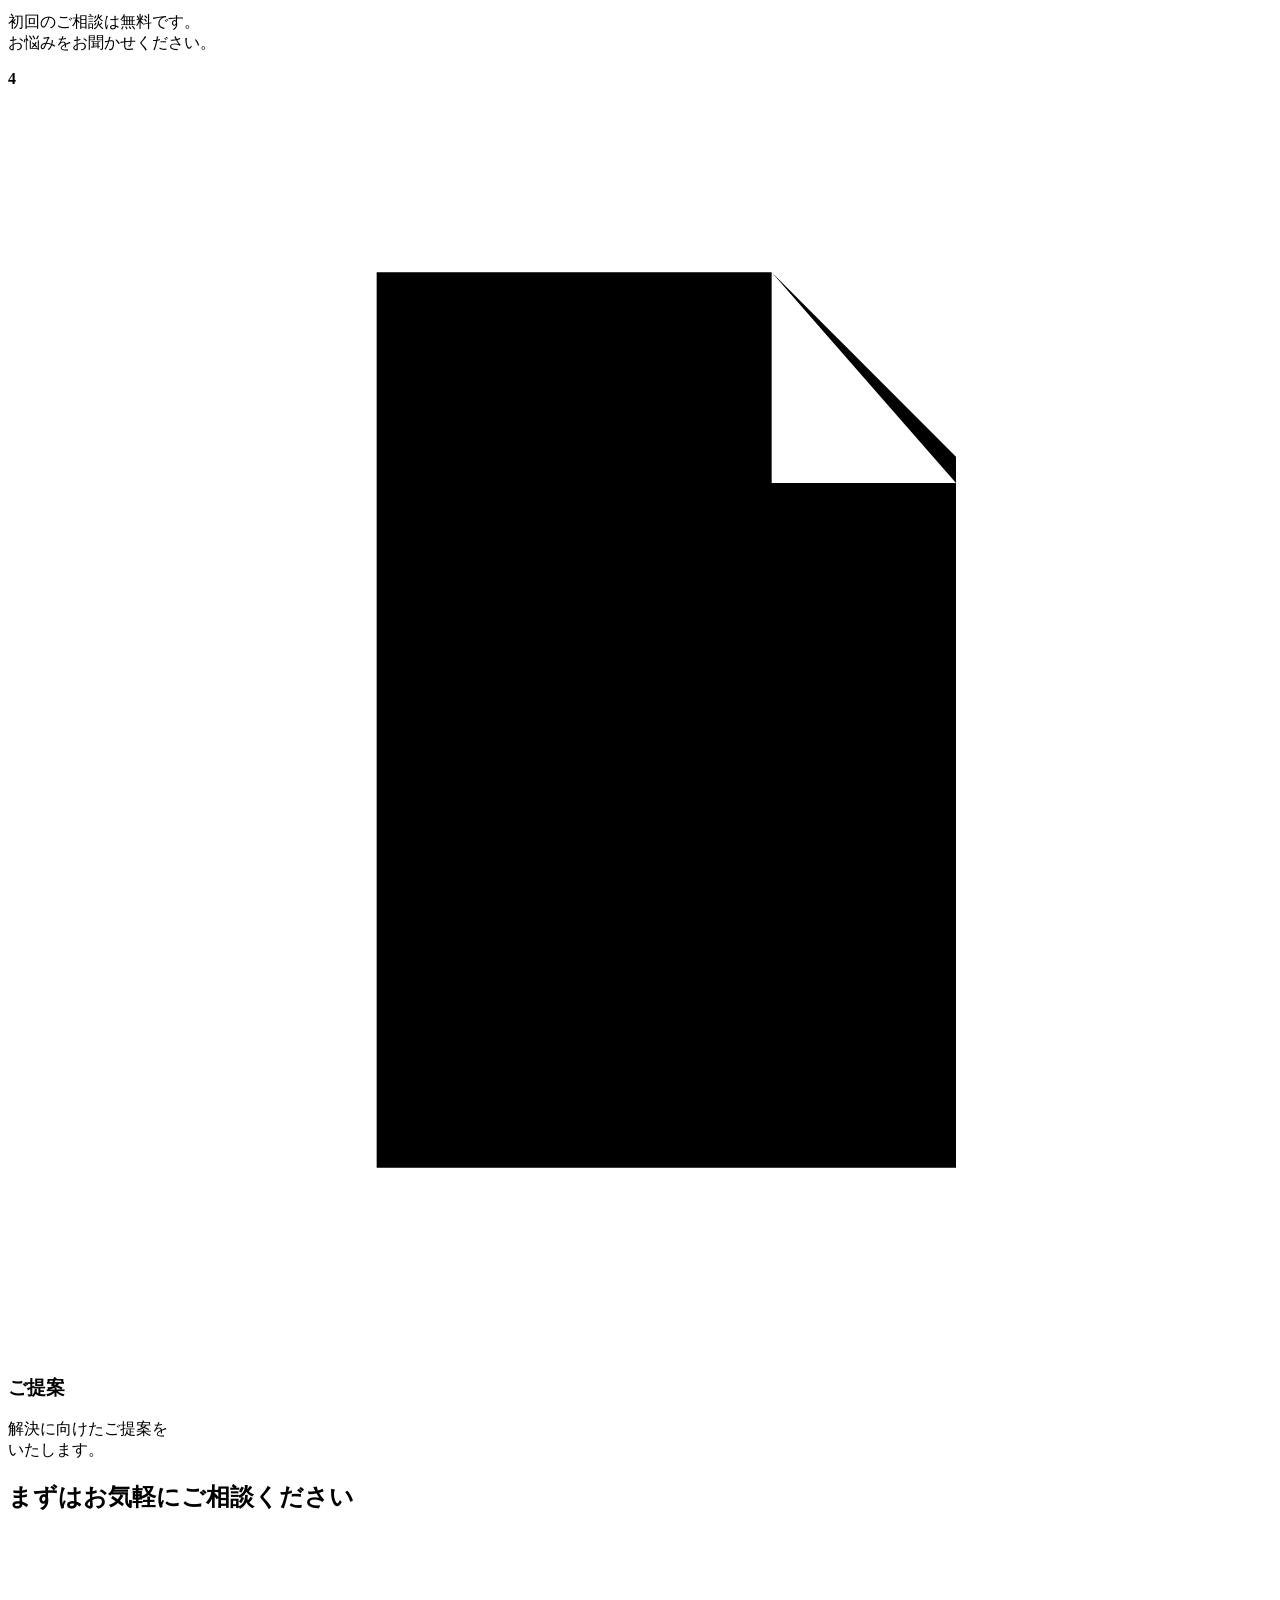
==== commit 75b3fb61: "Update index.html" ====
--- a/index.html
+++ b/index.html
@@ -1,1890 +1,366 @@
-<!DOCTYPE html>
+<!doctype html>
 <html lang="ja">
 <head>
-<meta charset="UTF-8">
-<meta name="viewport" content="width=device-width, initial-scale=1.0">
-<meta name="description" content="弁護士法人長瀬総合法律事務所 東京支所（2026年4月開設）。岩本町駅A4出口徒歩1分。茨城県牛久市の本部と東京支所の2拠点で、個人・企業の法律問題に対応いたします。">
-<meta name="theme-color" content="#0F4E8F">
-<title>東京支所開設のご案内 | 弁護士法人長瀬総合法律事務所</title>
-
-<!-- Canonical -->
-<link rel="canonical" href="https://nagasesogo.com/tokyo/">
-
-<!-- OGP (Open Graph Protocol) -->
-<meta property="og:type" content="website">
-<meta property="og:site_name" content="弁護士法人長瀬総合法律事務所">
-<meta property="og:title" content="東京支所開設のご案内 | 弁護士法人長瀬総合法律事務所">
-<meta property="og:description" content="2026年4月1日、東京都千代田区岩本町に東京支所を開設しました。岩本町駅A4出口徒歩1分、秋葉原駅徒歩5分。茨城県牛久市の本部と東京支所の2拠点で、個人・企業の法律問題に対応いたします。">
-<meta property="og:url" content="https://nagasesogo.com/tokyo/">
-<meta property="og:locale" content="ja_JP">
-<!-- 公開前に 1200x630px の実画像に差し替えてください -->
-<meta property="og:image" content="https://nagasesogo.com/ogp/tokyo-branch.jpg">
-<meta property="og:image:secure_url" content="https://nagasesogo.com/ogp/tokyo-branch.jpg">
-<meta property="og:image:type" content="image/jpeg">
-<meta property="og:image:width" content="1200">
-<meta property="og:image:height" content="630">
-<meta property="og:image:alt" content="弁護士法人長瀬総合法律事務所 東京支所 外観">
-
-<!-- Twitter Card -->
-<meta name="twitter:card" content="summary_large_image">
-<meta name="twitter:title" content="東京支所開設のご案内 | 弁護士法人長瀬総合法律事務所">
-<meta name="twitter:description" content="2026年4月1日、東京都千代田区岩本町に東京支所を開設しました。本部と東京の2拠点で幅広い法律問題に対応します。">
-<meta name="twitter:image" content="https://nagasesogo.com/ogp/tokyo-branch.jpg">
-<meta name="twitter:image:alt" content="弁護士法人長瀬総合法律事務所 東京支所 外観">
-
-<!-- Structured Data (LegalService) -->
-<script type="application/ld+json">
-{
-  "@context":"https://schema.org",
-  "@type":"LegalService",
-  "name":"弁護士法人長瀬総合法律事務所 東京支所",
-  "parentOrganization":{
-    "@type":"LegalService",
-    "name":"弁護士法人長瀬総合法律事務所",
-    "url":"https://nagasesogo.com/"
-  },
-  "url":"https://nagasesogo.com/tokyo/",
-  "telephone":"+81-3-5809-1128",
-  "faxNumber":"+81-50-3606-2115",
-  "address":{
-    "@type":"PostalAddress",
-    "streetAddress":"岩本町3-4-5 第一東ビル803号室",
-    "addressLocality":"千代田区",
-    "addressRegion":"東京都",
-    "postalCode":"101-0032",
-    "addressCountry":"JP"
-  },
-  "openingHoursSpecification":[{
-    "@type":"OpeningHoursSpecification",
-    "dayOfWeek":["Monday","Tuesday","Wednesday","Thursday","Friday"],
-    "opens":"09:00","closes":"18:00"
-  }],
-  "areaServed":["東京都","千葉県","埼玉県","茨城県","神奈川県"]
-}
-</script>
-
-<link rel="preconnect" href="https://fonts.googleapis.com">
-<link rel="preconnect" href="https://fonts.gstatic.com" crossorigin>
-<!-- Google Fonts 読込（display=swap によりフォント置換中も文字表示を継続し CLS/FOIT を抑制） -->
-<link href="https://fonts.googleapis.com/css2?family=Noto+Sans+JP:wght@400;500;600;700&family=Noto+Serif+JP:wght@400;600;700&family=Montserrat:wght@500;600;700&display=swap" rel="stylesheet">
-<style>
-/*
- * ================================================
- *  弁護士法人長瀬総合法律事務所 東京支所 LP  v9
- *  Legal Media inspired — White × Blue/Teal
- *  v9: 3軸監査適用（WCAG 2.1 AA / デザイン批評 / デザインシステム）
- *   - コントラスト比 4.5:1 以上を全テキスト要素で確保
- *   - タップターゲット 44×44px 以上
- *   - デザイントークンを整理（未使用のゴールド系を削除）
- *   - 状態色（success / teal-deep）をセマンティックに定義
- *  WordPress互換: 全クラスに ngs- プレフィックス
- * ================================================
- */
-*,*::before,*::after{box-sizing:border-box;margin:0;padding:0}
-
-/* ===== フォント読込戦略（font-display:swap の明示 + メトリクス上書きによる CLS 抑制） ===== */
-@font-face{
-  font-family:"Noto Sans JP Fallback";
-  font-display:swap;
-  src:local("Hiragino Kaku Gothic ProN"),local("Yu Gothic Medium"),local("Meiryo"),local("sans-serif");
-  size-adjust:107%;
-  ascent-override:90%;
-  descent-override:22%;
-  line-gap-override:0%;
-}
-@font-face{
-  font-family:"Noto Serif JP Fallback";
-  font-display:swap;
-  src:local("Yu Mincho"),local("YuMincho"),local("Hiragino Mincho ProN"),local("serif");
-  size-adjust:110%;
-  ascent-override:88%;
-  descent-override:22%;
-  line-gap-override:0%;
-}
-@font-face{
-  font-family:"Montserrat Fallback";
-  font-display:swap;
-  src:local("Helvetica Neue"),local("Arial"),local("sans-serif");
-  size-adjust:105%;
-  ascent-override:93%;
-  descent-override:22%;
-  line-gap-override:0%;
-}
-
-:root{
-  /* --- ブランドカラー（青・ティール系） --- */
-  --color-primary:#1A6EBA;
-  --color-primary-dark:#0F4E8F;
-  --color-primary-light:#2E88D8;
-  --color-accent:#2FC4DE;
-  --color-accent-light:#5AD8E8;
-  --color-accent-dark:#1FA8C4;
-  --color-teal-deep:#0F6E85;       /* 白文字に対しコントラスト5:1以上（バッジ等の塗り用） */
-
-  /* --- ステータスカラー（セマンティック） --- */
-  --color-success:#1F7A4E;          /* セミナー・メルマガ導線用（白文字で4.7:1） */
-  --color-success-dark:#165538;
-  --color-cta-mail:#C8401A;         /* 暖色CTA用（白文字で5:1） */
-  --color-cta-mail-dark:#9C2F0F;
-
-  /* --- テキスト・背景・境界 --- */
-  --color-text:#1a2332;
-  --color-text-light:#5a6776;       /* 白背景で5.4:1（通常テキスト適合） */
-  --color-bg:#ffffff;
-  --color-bg-alt:#f4f8fc;
-  --color-border:#dde5ec;
-  --color-dark:#0F1E33;
-  --color-navy:#163156;
-
-  /* --- タイポグラフィ --- */
-  --f-sans:"Noto Sans JP","Noto Sans JP Fallback","Hiragino Kaku Gothic ProN","Yu Gothic Medium","Meiryo",sans-serif;
-  --f-serif:"Noto Serif JP","Noto Serif JP Fallback","Yu Mincho","Hiragino Mincho ProN",serif;
-  --f-en:"Montserrat","Montserrat Fallback","Helvetica Neue","Arial",sans-serif;
-
-  /* --- レイアウト --- */
-  --w-max:1200px;
-  --transition:all .3s ease;
-
-  /* --- スペーシングトークン（半固定） --- */
-  --space-1:4px;  --space-2:8px;  --space-3:12px; --space-4:16px;
-  --space-5:20px; --space-6:24px; --space-8:32px; --space-10:40px;
-  --space-12:48px;--space-16:64px;--space-20:80px;
-
-  /* --- 角丸トークン --- */
-  --radius-sm:2px; --radius-md:4px; --radius-lg:6px; --radius-xl:8px;
-
-  /* --- シャドウ --- */
-  --shadow-sm:0 2px 8px rgba(26,110,186,.08);
-  --shadow-md:0 4px 16px rgba(26,110,186,.12);
-  --shadow-lg:0 10px 32px rgba(26,110,186,.15);
-
-  /* --- タップ最小サイズ --- */
-  --tap-min:44px;
-}
-
-/* ===== BASE ===== */
-.ngs-lp{
-  font-family:var(--f-sans);
-  color:var(--color-text);
-  font-size:16px;
-  line-height:1.8;
-  background:var(--color-bg);
-  -webkit-font-smoothing:antialiased;
-  overflow-x:hidden;
-}
-.ngs-lp img{max-width:100%;height:auto;display:block}
-.ngs-lp a{color:var(--color-primary);text-decoration:none;transition:color .2s}
-.ngs-lp a:hover{color:var(--color-primary-dark)}
-.ngs-lp a:focus-visible{outline:3px solid var(--color-primary);outline-offset:3px;border-radius:2px}
-.ngs-skip{position:absolute;top:-100%;left:16px;background:var(--color-primary);color:#fff;padding:12px 24px;z-index:1000;font-size:13px;border-radius:0 0 4px 4px}
-.ngs-skip:focus{top:0;color:#fff}
-
-/* ===== HEADER ===== */
-.ngs-header{
-  background:#ffffff;
-  padding:0 40px;
-  height:76px;
-  display:flex;
-  align-items:center;
-  justify-content:space-between;
-  position:sticky;
-  top:0;
-  z-index:100;
-  border-bottom:1px solid var(--color-border);
-  box-shadow:0 1px 0 rgba(26,110,186,.04);
-}
-.ngs-header-inner{max-width:var(--w-max);margin:0 auto;width:100%;display:flex;align-items:center;justify-content:space-between}
-.ngs-logo{display:flex;align-items:center;gap:16px}
-.ngs-logo-text{
-  font-family:var(--f-sans);
-  font-size:16px;
-  font-weight:700;
-  color:var(--color-primary-dark);
-  letter-spacing:.06em;
-  line-height:1.4;
-}
-.ngs-logo-en{
-  display:block;
-  font-family:var(--f-en);
-  font-size:10px;
-  font-weight:500;
-  color:var(--color-accent-dark);
-  letter-spacing:.18em;
-  margin-top:3px;
-}
-.ngs-header-right{display:flex;align-items:center;gap:20px}
-.ngs-header-tel{
-  display:flex;align-items:center;gap:8px;
-  color:var(--color-text);
-  font-size:15px;font-weight:600;
-  font-family:var(--f-en);
-  letter-spacing:.04em;
-}
-.ngs-header-tel a{color:var(--color-text)}
-.ngs-header-tel a:hover{color:var(--color-primary)}
-.ngs-header-tel svg{color:var(--color-accent);flex-shrink:0}
-.ngs-header-cta,
-.ngs-lp a.ngs-header-cta{
-  display:inline-flex;align-items:center;justify-content:center;gap:8px;
-  background:var(--color-primary);color:#ffffff;
-  padding:0 22px;border-radius:4px;
-  min-height:44px;
-  font-size:13px;font-weight:600;
-  text-decoration:none;
-  transition:var(--transition);
-  letter-spacing:.04em;
-  box-shadow:0 2px 6px rgba(26,110,186,.25);
-}
-.ngs-header-cta:hover,
-.ngs-lp a.ngs-header-cta:hover{background:var(--color-primary-dark);color:#ffffff;box-shadow:0 4px 12px rgba(26,110,186,.35)}
-
-/* ===== GLOBAL NAV ===== */
-.ngs-gnav{
-  background:var(--color-primary-dark);
-  padding:0;
-  border-bottom:3px solid var(--color-accent);
-}
-.ngs-gnav-inner{
-  max-width:var(--w-max);
-  margin:0 auto;
-  display:flex;
-  align-items:stretch;
-}
-.ngs-gnav-item{
-  flex:1;
-  text-align:center;
-}
-.ngs-gnav-item a{
-  display:block;
-  color:rgba(255,255,255,.9);
-  font-size:14px;
-  font-weight:500;
-  padding:16px 8px;
-  text-decoration:none;
-  letter-spacing:.06em;
-  transition:var(--transition);
-  border-bottom:3px solid transparent;
-  margin-bottom:-3px;
-}
-.ngs-gnav-item a:hover{color:#fff;border-bottom-color:var(--color-accent);background:rgba(47,196,222,.12)}
-.ngs-gnav-item a:focus-visible{outline:3px solid var(--color-accent);outline-offset:-3px}
-
-/* ===== SECTION COMMON ===== */
-.ngs-section{padding:80px 20px}
-.ngs-section-alt{background:var(--color-bg-alt)}
-.ngs-inner{max-width:var(--w-max);margin:0 auto}
-
-.ngs-section-label{
-  display:block;
-  font-family:var(--f-en);
-  font-size:13px;
-  font-weight:600;
-  color:var(--color-accent-dark);
-  letter-spacing:.22em;
-  text-transform:uppercase;
-  margin-bottom:14px;
-}
-.ngs-section-heading{
-  font-family:var(--f-sans);
-  font-size:28px;
-  font-weight:700;
-  color:var(--color-primary-dark);
-  line-height:1.5;
-  margin-bottom:48px;
-  position:relative;
-  padding-left:18px;
-  border-left:5px solid var(--color-accent);
-}
-.ngs-section-heading::after{display:none}
-
-/* ===== HERO ===== */
-.ngs-hero{
-  position:relative;
-  min-height:600px;
-  display:flex;
-  align-items:center;
-  overflow:hidden;
-}
-.ngs-hero-bg{
-  position:absolute;top:0;left:0;right:0;bottom:0;
-  background:url('2024-09-22.webp') center center / cover no-repeat;
-}
-.ngs-hero-bg::after{
-  content:"";
-  position:absolute;top:0;left:0;right:0;bottom:0;
-  background:linear-gradient(
-    105deg,
-    rgba(15,30,51,.94) 0%,
-    rgba(15,30,51,.85) 40%,
-    rgba(26,110,186,.55) 70%,
-    rgba(26,110,186,.35) 100%
-  );
-}
-.ngs-hero-inner{
-  max-width:var(--w-max);
-  margin:0 auto;
-  padding:80px 40px;
-  position:relative;
-  z-index:1;
-  width:100%;
-}
-.ngs-hero-badge{
-  display:inline-block;
-  font-size:12px;
-  font-weight:700;
-  letter-spacing:.16em;
-  color:var(--color-navy);
-  background:var(--color-accent);
-  padding:7px 22px;
-  border-radius:2px;
-  margin-bottom:32px;
-}
-.ngs-hero h1{
-  font-family:var(--f-sans);
-  font-size:38px;
-  font-weight:700;
-  line-height:1.5;
-  letter-spacing:.04em;
-  color:#ffffff;
-  margin-bottom:24px;
-}
-.ngs-hero h1 span{
-  display:block;
-  font-size:18px;
-  font-weight:500;
-  color:var(--color-accent-light);
-  letter-spacing:.08em;
-  margin-top:14px;
-}
-.ngs-hero-lead{
-  font-size:16px;
-  line-height:2;
-  color:rgba(255,255,255,.92);
-  max-width:580px;
-  margin-bottom:40px;
-  font-weight:400;
-}
-.ngs-hero-btns{display:flex;gap:16px;flex-wrap:wrap}
-.ngs-hero-line{
-  width:56px;height:3px;
-  background:var(--color-accent);
-  margin-bottom:28px;
-}
-
-/* ===== BUTTONS ===== */
-.ngs-btn{
-  display:inline-flex;align-items:center;justify-content:center;
-  padding:16px 40px;
-  font-size:15px;font-weight:600;
-  border-radius:4px;
-  letter-spacing:.06em;
-  cursor:pointer;border:none;
-  transition:var(--transition);
-  text-decoration:none;
-  min-height:52px;
-}
-.ngs-btn-primary,
-.ngs-lp a.ngs-btn-primary{background:var(--color-cta-mail);color:#ffffff;box-shadow:0 4px 12px rgba(255,112,67,.3)}
-.ngs-btn-primary:hover,
-.ngs-lp a.ngs-btn-primary:hover{background:var(--color-cta-mail-dark);color:#ffffff;box-shadow:0 6px 18px rgba(255,112,67,.4);transform:translateY(-2px)}
-.ngs-btn-mail,
-.ngs-lp a.ngs-btn-mail{background:var(--color-cta-mail);color:#ffffff;box-shadow:0 4px 12px rgba(255,112,67,.3)}
-.ngs-btn-mail:hover,
-.ngs-lp a.ngs-btn-mail:hover{background:var(--color-cta-mail-dark);color:#ffffff;box-shadow:0 6px 18px rgba(255,112,67,.4);transform:translateY(-2px)}
-.ngs-btn-ghost,
-.ngs-lp a.ngs-btn-ghost{background:rgba(255,255,255,.12);color:#ffffff;border:1.5px solid rgba(255,255,255,.65);backdrop-filter:blur(4px)}
-.ngs-btn-ghost:hover,
-.ngs-lp a.ngs-btn-ghost:hover{border-color:#ffffff;background:rgba(255,255,255,.22);color:#ffffff}
-.ngs-btn-blue,
-.ngs-lp a.ngs-btn-blue{background:var(--color-primary);color:#ffffff;box-shadow:0 4px 12px rgba(26,110,186,.25)}
-.ngs-btn-blue:hover,
-.ngs-lp a.ngs-btn-blue:hover{background:var(--color-primary-dark);color:#ffffff;box-shadow:0 6px 18px rgba(26,110,186,.35);transform:translateY(-2px)}
-.ngs-btn-dark,
-.ngs-lp a.ngs-btn-dark{background:var(--color-primary-dark);color:#ffffff;border:1px solid var(--color-primary-dark)}
-.ngs-btn-dark:hover,
-.ngs-lp a.ngs-btn-dark:hover{background:var(--color-navy);border-color:var(--color-navy);color:#ffffff}
-
-/* ===== OFFICE INFO ===== */
-.ngs-office-grid{display:grid;grid-template-columns:1fr 1fr;gap:48px;align-items:start}
-.ngs-map-wrap{aspect-ratio:4/3;overflow:hidden;border:1px solid var(--color-border)}
-.ngs-map-wrap iframe{width:100%;height:100%;border:0}
-
-.ngs-office-name{
-  font-family:var(--f-sans);
-  font-size:21px;font-weight:700;color:var(--color-primary-dark);
-  margin-bottom:28px;padding-bottom:16px;
-  border-bottom:2px solid var(--color-border);
-}
-.ngs-dl{display:grid;grid-template-columns:96px 1fr;gap:18px 24px}
-.ngs-dl dt{font-size:13px;color:#ffffff;background:var(--color-primary);font-weight:500;padding:4px 10px;letter-spacing:.04em;text-align:center;border-radius:2px;height:fit-content}
-.ngs-dl dd{font-size:15px;color:var(--color-text);line-height:1.8;padding-top:3px}
-.ngs-dl dd a{color:var(--color-primary);font-weight:600}
-.ngs-dl dd a:hover{color:var(--color-primary-dark);text-decoration:underline}
-
-.ngs-callout{
-  background:var(--color-bg-alt);
-  border-left:4px solid var(--color-accent);
-  padding:22px 26px;
-  margin-top:32px;
-  font-size:14px;color:var(--color-text);line-height:1.8;
-  border-radius:0 4px 4px 0;
-}
-
-/* ===== ACCESS CARDS ===== */
-.ngs-access{margin-top:56px}
-.ngs-access h3{
-  font-family:var(--f-sans);
-  font-size:20px;font-weight:700;color:var(--color-primary-dark);
-  text-align:center;margin-bottom:32px;
-  position:relative;padding-bottom:16px;
-}
-.ngs-access h3::after{
-  content:"";position:absolute;bottom:0;left:50%;transform:translateX(-50%);
-  width:40px;height:3px;background:var(--color-accent);
-}
-.ngs-access-grid{display:grid;grid-template-columns:repeat(4,1fr);gap:20px}
-.ngs-access-card{
-  background:#fff;
-  border:1px solid var(--color-border);
-  border-radius:6px;
-  padding:28px 16px;
-  text-align:center;
-  transition:var(--transition);
-  position:relative;
-  overflow:hidden;
-}
-.ngs-access-card::before{
-  content:"";position:absolute;top:0;left:0;right:0;
-  height:4px;background:linear-gradient(90deg,var(--color-primary),var(--color-accent));
-}
-.ngs-access-card:hover{box-shadow:var(--shadow-md);transform:translateY(-3px);border-color:var(--color-accent)}
-.ngs-access-line{font-size:12px;color:var(--color-text-light);margin-bottom:4px;letter-spacing:.04em;font-weight:500}
-.ngs-access-station{font-size:14px;color:var(--color-text);font-weight:600;margin-bottom:12px}
-.ngs-access-time{font-size:44px;font-weight:700;color:var(--color-primary);line-height:1;font-family:var(--f-en)}
-.ngs-access-unit{font-size:14px;font-weight:500;color:var(--color-text-light);margin-left:2px;font-family:var(--f-sans)}
-
-/* ===== PRACTICE AREAS ===== */
-.ngs-practice-grid{display:grid;grid-template-columns:repeat(4,1fr);gap:18px}
-.ngs-practice-card{
-  display:block;
-  overflow:hidden;
-  transition:var(--transition);
-  text-decoration:none;
-  color:#fff;
-  position:relative;
-  border-radius:6px;
-  box-shadow:var(--shadow-sm);
-}
-.ngs-practice-card:hover{
-  box-shadow:var(--shadow-lg);
-  transform:translateY(-4px);
-  color:#fff;
-}
-.ngs-practice-card:hover .ngs-practice-banner::after{
-  opacity:.55;
-}
-.ngs-practice-card:hover .ngs-practice-banner svg{
-  transform:scale(1.1);
-}
-.ngs-practice-banner{
-  height:170px;
-  display:flex;
-  flex-direction:column;
-  align-items:center;
-  justify-content:center;
-  gap:12px;
-  position:relative;
-  overflow:hidden;
-}
-/* Bottom gradient overlay for text readability (blue tint) */
-.ngs-practice-banner::after{
-  content:"";position:absolute;bottom:0;left:0;right:0;
-  height:100%;
-  background:linear-gradient(to top,rgba(15,30,51,.85) 0%,rgba(15,30,51,.35) 45%,rgba(15,30,51,.12) 100%);
-  z-index:2;
-  transition:opacity .3s ease;
-}
-.ngs-practice-card:hover .ngs-practice-banner::after{
-  background:linear-gradient(to top,rgba(26,110,186,.78) 0%,rgba(26,110,186,.25) 50%,rgba(26,110,186,.05) 100%);
-}
-.ngs-practice-banner svg{display:none}
-.ngs-practice-card-name{
-  font-size:16px;
-  font-weight:700;
-  text-align:left;
-  padding:0 16px;
-  letter-spacing:.03em;
-  line-height:1.4;
-  position:absolute;
-  bottom:16px;
-  left:0;right:0;
-  z-index:3;
-  color:#fff;
-  text-shadow:0 2px 6px rgba(0,0,0,.6);
-}
-.ngs-practice-card-name::before{
-  content:"\27A4";
-  display:inline-block;
-  margin-right:8px;
-  font-size:13px;
-  color:var(--color-accent-light);
-  opacity:1;
-}
-.ngs-practice-card-sub{
-  font-size:10px;
-  font-weight:500;
-  letter-spacing:.16em;
-  color:var(--color-accent-light);
-  text-transform:uppercase;
-  position:absolute;
-  top:10px;left:14px;
-  z-index:3;
-  font-family:var(--f-en);
-  text-shadow:0 1px 3px rgba(0,0,0,.4);
-}
-/* Banner backgrounds — photo from Unsplash + overlay */
-.ngs-practice-banner{background-size:cover;background-position:center}
-.ngs-banner-traffic{background-image:url('https://images.unsplash.com/photo-1449965408869-eaa3f722e40d?w=480&h=280&fit=crop&auto=format&q=80')}
-.ngs-banner-divorce{background-image:url('https://images.unsplash.com/photo-1516585427167-9f4af9627e6c?w=480&h=280&fit=crop&auto=format')}
-.ngs-banner-infidelity{background-image:url('https://images.unsplash.com/photo-1589829545856-d10d557cf95f?w=480&h=280&fit=crop&auto=format')}
-.ngs-banner-corp{background-image:url('https://images.unsplash.com/photo-1486406146926-c627a92ad1ab?w=480&h=280&fit=crop&auto=format&q=80')}
-.ngs-banner-labor{background-image:url('https://images.unsplash.com/photo-1521737711867-e3b97375f902?w=480&h=280&fit=crop&auto=format')}
-.ngs-banner-labor-acc{background-image:url('https://images.unsplash.com/photo-1504307651254-35680f356dfd?w=480&h=280&fit=crop&auto=format')}
-.ngs-banner-inherit{background-image:url('https://images.unsplash.com/photo-1560518883-ce09059eeffa?w=480&h=280&fit=crop&auto=format')}
-.ngs-banner-criminal{background-image:url('https://images.unsplash.com/photo-1589994965851-a8f479c573a9?w=480&h=280&fit=crop&auto=format')}
-.ngs-banner-collection{background-image:url('https://images.unsplash.com/photo-1554224155-6726b3ff858f?w=480&h=280&fit=crop&auto=format&q=80')}
-.ngs-banner-immigration{background-image:url('https://images.unsplash.com/photo-1526778548025-fa2f459cd5c1?w=480&h=280&fit=crop&auto=format')}
-.ngs-banner-defame{background-image:url('https://images.unsplash.com/photo-1461685265823-f8d5d0b08b9b?w=480&h=280&fit=crop&auto=format')}
-.ngs-banner-realestate{background-image:url('https://images.unsplash.com/photo-1560185127-6ed189bf02f4?w=480&h=280&fit=crop&auto=format')}
-.ngs-banner-temple{background-image:url('https://images.unsplash.com/photo-1545569341-9eb8b30979d9?w=480&h=280&fit=crop&auto=format')}
-.ngs-banner-transport{background-image:url('https://images.unsplash.com/photo-1519003722824-194d4455a60c?w=480&h=280&fit=crop&auto=format')}
-.ngs-banner-construction{background-image:url('https://images.unsplash.com/photo-1504307651254-35680f356dfd?w=480&h=280&fit=crop&auto=format&q=80')}
-.ngs-banner-damages{background-image:url('https://images.unsplash.com/photo-1450101499163-c8848c66ca85?w=480&h=280&fit=crop&auto=format&q=80')}
-.ngs-banner-covid{background-image:url('https://images.unsplash.com/photo-1584308666744-24d5c474f2ae?w=480&h=280&fit=crop&auto=format')}
-.ngs-banner-asbestos{background-image:url('https://images.unsplash.com/photo-1551076805-e1869033e561?w=480&h=280&fit=crop&auto=format')}
-
-/* ===== PROMO BANNERS (オンライン相談／YouTube／LINE／リーガルメディア) ===== */
-.ngs-visually-hidden{position:absolute;width:1px;height:1px;padding:0;margin:-1px;overflow:hidden;clip:rect(0,0,0,0);white-space:nowrap;border:0}
-.ngs-promos-wrap{display:flex;flex-direction:column;gap:16px}
-
-.ngs-promo{
-  display:block;
-  text-decoration:none;
-  border-radius:8px;
-  overflow:hidden;
-  transition:var(--transition);
-  color:var(--color-text);
-}
-.ngs-promo:focus-visible{outline:3px solid var(--color-primary);outline-offset:3px}
-
-/* --- 1. Zoom / Online consult（横長） --- */
-.ngs-promo-zoom,
-.ngs-lp a.ngs-promo-zoom{
-  display:grid;
-  grid-template-columns:200px 1fr 64px;
-  background:linear-gradient(90deg,var(--color-primary) 0%,var(--color-primary-dark) 100%);
-  color:#ffffff;
-  min-height:150px;
-  box-shadow:var(--shadow-sm);
-}
-.ngs-promo-zoom:hover,
-.ngs-lp a.ngs-promo-zoom:hover{box-shadow:var(--shadow-md);color:#ffffff;transform:translateY(-2px)}
-.ngs-promo-zoom-visual{
-  position:relative;
-  background:linear-gradient(135deg,#5AD8E8 0%,#2FC4DE 40%,#1A6EBA 100%);
-  display:flex;align-items:center;justify-content:center;
-}
-.ngs-promo-zoom-visual svg{width:64px;height:64px;color:#ffffff;opacity:.9}
-.ngs-promo-zoom-body{
-  display:flex;align-items:center;gap:22px;
-  padding:18px 28px;
-}
-.ngs-promo-zoom-badge{
-  flex-shrink:0;
-  width:74px;height:74px;
-  background:#ffffff;border-radius:50%;
-  display:flex;align-items:center;justify-content:center;
-  color:var(--color-primary-dark);
-  font-family:var(--f-en);font-weight:700;font-size:17px;
-  letter-spacing:.01em;
-  box-shadow:0 2px 8px rgba(0,0,0,.1);
-}
-.ngs-promo-zoom-title{
-  font-size:22px;font-weight:700;color:#ffffff;
-  letter-spacing:.04em;margin:0;line-height:1.5;
-}
-.ngs-promo-zoom-arrow{
-  display:flex;align-items:center;justify-content:center;
-  font-size:26px;color:#ffffff;font-family:var(--f-en);
-  padding-right:12px;
-}
-
-/* --- 2. YouTube + LINE 2分割 --- */
-.ngs-promo-grid2{display:grid;grid-template-columns:1fr 1fr;gap:16px}
-
-.ngs-promo-card,
-.ngs-lp a.ngs-promo-card{
-  display:flex;align-items:center;gap:18px;
-  padding:22px 26px;
-  background:#ffffff;
-  border:1px solid var(--color-border);
-  border-radius:8px;
-  color:var(--color-text);
-  box-shadow:var(--shadow-sm);
-  min-height:130px;
-}
-.ngs-promo-card:hover,
-.ngs-lp a.ngs-promo-card:hover{box-shadow:var(--shadow-md);border-color:var(--color-accent);color:var(--color-text);transform:translateY(-2px)}
-
-/* YouTube card */
-.ngs-promo-youtube-main{flex:1;min-width:0}
-.ngs-promo-youtube-logo{
-  font-family:var(--f-en);
-  font-size:22px;font-weight:700;
-  color:var(--color-text);
-  letter-spacing:.02em;line-height:1.1;
-  display:flex;align-items:baseline;gap:8px;
-  flex-wrap:wrap;
-}
-.ngs-promo-youtube-logo b{
-  background:#E02020;color:#ffffff;
-  padding:2px 8px;font-size:18px;font-weight:700;
-  border-radius:3px;
-}
-.ngs-promo-youtube-en{
-  font-family:var(--f-en);
-  font-size:10px;font-weight:500;letter-spacing:.1em;
-  color:var(--color-text-light);
-  margin-top:4px;
-  text-transform:uppercase;
-}
-.ngs-promo-youtube-desc{
-  font-size:12.5px;color:var(--color-text-light);margin:10px 0 0;line-height:1.6;
-}
-.ngs-promo-youtube-desc b{color:#E02020;font-weight:700}
-.ngs-promo-youtube-cta{
-  display:inline-block;margin-top:10px;
-  background:#E02020;color:#ffffff;
-  padding:7px 18px;border-radius:3px;
-  font-size:12px;font-weight:700;letter-spacing:.06em;
-  min-height:32px;
-}
-
-/* LINE card */
-.ngs-promo-line-main{flex:1;min-width:0}
-.ngs-promo-line-head{display:flex;align-items:center;gap:12px;margin-bottom:8px}
-.ngs-promo-line-icon{
-  flex-shrink:0;width:44px;height:44px;
-  background:#06C755;color:#ffffff;
-  border-radius:10px;
-  display:flex;align-items:center;justify-content:center;
-  font-family:var(--f-en);font-size:13px;font-weight:700;
-  letter-spacing:.02em;
-}
-.ngs-promo-line-title{
-  font-size:16px;font-weight:700;color:var(--color-text);
-  margin:0;letter-spacing:.04em;line-height:1.4;
-}
-.ngs-promo-line-title b{color:#06C755}
-.ngs-promo-line-desc{
-  font-size:12.5px;color:var(--color-text-light);line-height:1.6;margin:0;
-}
-.ngs-promo-line-desc b{color:#E02020;font-weight:700}
-
-/* --- 3. Legal Media 下段ワイドバナー --- */
-.ngs-promo-media,
-.ngs-lp a.ngs-promo-media{
-  display:grid;
-  grid-template-rows:auto auto;
-  background:#ffffff;
-  border:1px solid var(--color-border);
-  border-radius:8px;
-  overflow:hidden;
-  color:var(--color-text);
-  box-shadow:var(--shadow-sm);
-}
-.ngs-promo-media:hover,
-.ngs-lp a.ngs-promo-media:hover{box-shadow:var(--shadow-md);border-color:var(--color-accent);color:var(--color-text);transform:translateY(-2px)}
-.ngs-promo-media-top{
-  display:flex;align-items:center;gap:18px;
-  padding:24px 32px;
-}
-.ngs-promo-media-mark{
-  flex-shrink:0;width:56px;height:56px;
-  background:radial-gradient(circle at 30% 30%,var(--color-accent) 0%,var(--color-primary) 70%);
-  border-radius:50%;
-  box-shadow:0 2px 8px rgba(26,110,186,.2);
-}
-.ngs-promo-media-title-box{display:flex;flex-direction:column;gap:2px;min-width:0;flex:1}
-.ngs-promo-media-logo{
-  font-family:var(--f-en);
-  font-size:32px;font-weight:700;
-  color:var(--color-primary-dark);
-  letter-spacing:.02em;line-height:1;
-}
-.ngs-promo-media-ja{
-  font-size:15px;font-weight:600;color:var(--color-text);
-  margin-top:4px;letter-spacing:.04em;
-}
-.ngs-promo-media-bottom{
-  background:linear-gradient(90deg,var(--color-primary) 0%,var(--color-primary-dark) 100%);
-  color:#ffffff;
-  padding:20px 32px;
-  font-size:14px;line-height:1.9;
-}
-
-/* ===== NEWS SECTION (新着情報) ===== */
-.ngs-news-wrap{
-  background:#ffffff;
-  border:1px solid var(--color-border);
-  border-radius:8px;
-  box-shadow:var(--shadow-sm);
-  overflow:hidden;
-}
-.ngs-news-head{
-  display:flex;align-items:center;justify-content:space-between;
-  padding:20px 28px;
-  border-bottom:1px solid var(--color-border);
-  background:linear-gradient(180deg,#f4f8fc 0%,#ffffff 100%);
-}
-.ngs-news-title{
-  display:flex;align-items:baseline;gap:14px;
-  margin:0;
-}
-.ngs-news-title .ngs-news-en{
-  font-family:var(--f-en);font-size:12px;font-weight:600;letter-spacing:.18em;
-  color:var(--color-primary);text-transform:uppercase;
-}
-.ngs-news-title .ngs-news-ja{
-  font-size:17px;font-weight:700;color:var(--color-text);letter-spacing:.06em;
-}
-.ngs-news-more{
-  font-size:12px;font-weight:600;color:var(--color-primary);
-  text-decoration:none;letter-spacing:.08em;
-  display:inline-flex;align-items:center;gap:6px;
-  padding:10px 14px;min-height:44px;
-  border-radius:4px;
-}
-.ngs-news-more:hover{color:var(--color-primary-dark);background:rgba(26,110,186,.06);text-decoration:underline}
-.ngs-news-more:focus-visible{outline:3px solid var(--color-primary);outline-offset:2px}
-.ngs-news-list{
-  list-style:none;padding:0;margin:0;
-  max-height:320px;overflow-y:auto;
-}
-.ngs-news-item{
-  display:grid;
-  grid-template-columns:104px 112px 1fr;
-  gap:18px;align-items:center;
-  padding:16px 28px;
-  border-bottom:1px solid var(--color-border);
-  transition:background-color .2s ease;
-}
-.ngs-news-item:last-child{border-bottom:none}
-.ngs-news-item:hover{background:#f7fafd}
-.ngs-news-date{
-  font-family:var(--f-en);font-size:13px;font-weight:500;
-  color:var(--color-text-light);letter-spacing:.04em;
-}
-.ngs-news-cat{
-  display:inline-block;
-  padding:4px 10px;
-  font-size:11px;font-weight:700;letter-spacing:.08em;
-  color:#ffffff;
-  text-align:center;
-  border-radius:2px;
-  min-width:96px;
-}
-.ngs-news-cat-notice{background:var(--color-primary)}
-.ngs-news-cat-press{background:var(--color-teal-deep)}
-.ngs-news-cat-seminar{background:var(--color-success)}
-.ngs-news-cat-media{background:var(--color-cta-mail)}
-.ngs-news-cat-video{background:var(--color-cta-mail)}
-.ngs-news-cat-product{background:var(--color-teal-deep)}
-.ngs-news-text,
-.ngs-lp a.ngs-news-text{
-  font-size:14px;font-weight:500;
-  color:var(--color-text);text-decoration:none;
-  line-height:1.6;
-  overflow:hidden;
-  display:-webkit-box;-webkit-line-clamp:2;-webkit-box-orient:vertical;
-}
-.ngs-news-text:hover,
-.ngs-lp a.ngs-news-text:hover{color:var(--color-primary);text-decoration:underline}
-.ngs-news-empty{padding:28px;text-align:center;color:var(--color-text-light);font-size:14px}
-
-/* ===== TX SECTION ===== */
-.ngs-tx-wrap{
-  background:linear-gradient(135deg,var(--color-primary-dark) 0%,var(--color-navy) 100%);
-  overflow:hidden;
-  border-radius:8px;
-  box-shadow:var(--shadow-lg);
-}
-.ngs-tx-grid{display:grid;grid-template-columns:1fr 1fr}
-.ngs-tx-text{padding:56px 48px;color:#fff}
-.ngs-tx-text h3{
-  font-family:var(--f-sans);
-  font-size:22px;font-weight:700;line-height:1.6;margin-bottom:20px;
-  color:#ffffff;
-}
-.ngs-tx-text p{font-size:15px;line-height:2;color:rgba(255,255,255,.9);font-weight:400}
-.ngs-tx-text .ngs-btn{margin-top:28px}
-.ngs-tx-stations{
-  background:rgba(15,30,51,.4);
-  padding:40px 36px;
-  display:grid;grid-template-columns:1fr 1fr;gap:14px;
-  align-content:center;
-}
-.ngs-tx-card{
-  background:rgba(255,255,255,.06);
-  border:1px solid rgba(255,255,255,.15);
-  border-radius:6px;
-  padding:20px;text-align:center;
-  transition:var(--transition);
-  backdrop-filter:blur(4px);
-}
-.ngs-tx-card:hover{border-color:var(--color-accent);background:rgba(47,196,222,.1);transform:translateY(-2px)}
-.ngs-tx-card-name{font-size:13px;color:rgba(255,255,255,.85);margin-bottom:8px;letter-spacing:.04em;font-weight:500}
-.ngs-tx-card-time{font-size:18px;font-weight:700;color:var(--color-accent-light);font-family:var(--f-en)}
-
-/* ===== STRENGTHS ===== */
-.ngs-str-grid{display:grid;grid-template-columns:repeat(3,1fr);gap:28px}
-.ngs-str-card{
-  background:#fff;
-  border:1px solid var(--color-border);
-  border-radius:8px;
-  padding:44px 32px;
-  text-align:center;
-  transition:var(--transition);
-  position:relative;
-  overflow:hidden;
-}
-.ngs-str-card::before{
-  content:"";position:absolute;top:0;left:0;right:0;
-  height:4px;background:linear-gradient(90deg,var(--color-primary),var(--color-accent));
-}
-.ngs-str-card:hover{box-shadow:var(--shadow-md);transform:translateY(-4px);border-color:var(--color-accent)}
-.ngs-str-icon{
-  width:72px;height:72px;margin:0 auto 26px;
-  background:linear-gradient(135deg,var(--color-primary),var(--color-accent));
-  border-radius:50%;
-  display:flex;align-items:center;justify-content:center;
-  color:#ffffff;
-  box-shadow:0 6px 18px rgba(26,110,186,.25);
-}
-.ngs-str-card h3{
-  font-family:var(--f-sans);
-  font-size:18px;font-weight:700;color:var(--color-primary-dark);margin-bottom:16px;
-}
-.ngs-str-card p{font-size:14px;color:var(--color-text-light);line-height:1.9}
-
-/* ===== FLOW ===== */
-.ngs-flow-grid{display:grid;grid-template-columns:repeat(4,1fr);gap:24px}
-.ngs-flow-step{text-align:center;position:relative;background:#ffffff;padding:32px 20px 28px;border-radius:8px;border:1px solid var(--color-border);transition:var(--transition)}
-.ngs-flow-step:hover{border-color:var(--color-accent);box-shadow:var(--shadow-sm);transform:translateY(-2px)}
-.ngs-flow-num{
-  width:56px;height:56px;margin:0 auto 20px;
-  background:linear-gradient(135deg,var(--color-primary),var(--color-accent));color:#ffffff;
-  border-radius:50%;
-  font-size:20px;font-weight:700;font-family:var(--f-en);
-  display:flex;align-items:center;justify-content:center;
-  box-shadow:0 4px 12px rgba(26,110,186,.25);
-}
-.ngs-flow-step h3{font-size:16px;font-weight:700;color:var(--color-primary-dark);margin-bottom:10px}
-.ngs-flow-step p{font-size:13px;color:var(--color-text-light);line-height:1.8}
-.ngs-flow-step + .ngs-flow-step::before{
-  content:"";position:absolute;top:50%;left:-16px;transform:translateY(-50%);
-  width:0;height:0;
-  border-top:6px solid transparent;border-bottom:6px solid transparent;
-  border-left:8px solid var(--color-accent);
-}
-
-/* ===== CTA ===== */
-.ngs-cta{
-  background:linear-gradient(135deg,var(--color-primary-dark) 0%,var(--color-navy) 100%);
-  color:#fff;
-  padding:80px 20px;
-  text-align:center;
-  position:relative;
-}
-.ngs-cta::before{
-  content:"";position:absolute;top:0;left:0;right:0;
-  height:4px;background:linear-gradient(90deg,var(--color-accent),var(--color-primary-light),var(--color-accent));
-}
-.ngs-cta-label{
-  font-family:var(--f-en);
-  font-size:13px;font-weight:600;
-  letter-spacing:.22em;
-  color:var(--color-accent-light);
-  margin-bottom:18px;
-}
-.ngs-cta h2{
-  font-family:var(--f-sans);
-  font-size:30px;font-weight:700;margin-bottom:14px;letter-spacing:.04em;
-}
-.ngs-cta-sub{font-size:15px;color:rgba(255,255,255,.9);margin-bottom:12px;font-weight:400}
-.ngs-cta-tel{font-size:42px;font-weight:700;margin:28px 0 8px;letter-spacing:.04em;font-family:var(--f-en)}
-.ngs-cta-tel a{color:#ffffff}
-.ngs-cta-tel a:hover{color:var(--color-accent-light)}
-.ngs-cta-tel a:focus-visible{outline:3px solid var(--color-accent);outline-offset:4px}
-.ngs-cta-hours{font-size:13px;color:rgba(255,255,255,.75);margin-bottom:36px;letter-spacing:.04em;font-weight:500}
-.ngs-cta-btns{display:flex;gap:16px;justify-content:center;flex-wrap:wrap}
-
-/* ===== FOOTER ===== */
-.ngs-footer{
-  background:var(--color-dark);
-  color:rgba(255,255,255,.82);
-  padding:60px 20px 24px;
-  font-size:13px;
-  border-top:4px solid var(--color-accent);
-}
-.ngs-footer-inner{max-width:var(--w-max);margin:0 auto;display:grid;grid-template-columns:1.6fr 1fr 1fr;gap:40px}
-.ngs-footer-brand{line-height:2}
-.ngs-footer-brand strong{
-  color:var(--color-accent-light);
-  font-family:var(--f-sans);
-  font-size:15px;font-weight:700;display:block;margin-bottom:12px;letter-spacing:.04em;
-}
-.ngs-footer-col h3{
-  color:var(--color-accent-light);
-  font-size:13px;font-weight:700;letter-spacing:.1em;margin-bottom:16px;
-  padding-bottom:10px;
-  border-bottom:1px solid rgba(47,196,222,.25);
-}
-.ngs-footer-col ul{list-style:none;padding:0}
-.ngs-footer-col li{margin-bottom:10px}
-.ngs-footer-col a{color:rgba(255,255,255,.78);font-size:13px}
-.ngs-footer-col a:hover{color:var(--color-accent-light);text-decoration:underline}
-.ngs-footer-copy{
-  max-width:var(--w-max);margin:36px auto 0;padding-top:22px;
-  border-top:1px solid rgba(255,255,255,.14);
-  text-align:center;font-size:11px;color:rgba(255,255,255,.55);
-  letter-spacing:.04em;
-}
-
-/* ===== FIXED BAR ===== */
-.ngs-fixedbar{
-  position:fixed;bottom:0;left:0;right:0;
-  background:var(--color-primary-dark);
-  display:flex;align-items:center;justify-content:center;
-  gap:0;
-  z-index:200;
-  height:60px;
-  box-shadow:0 -4px 16px rgba(15,30,51,.25);
-  border-top:2px solid var(--color-accent);
-}
-.ngs-fixedbar-item,
-.ngs-lp a.ngs-fixedbar-item{
-  display:flex;align-items:center;justify-content:center;gap:8px;
-  color:#ffffff;
-  font-size:14px;font-weight:600;
-  padding:0 28px;
-  height:100%;
-  text-decoration:none;
-  transition:var(--transition);
-  border-right:1px solid rgba(255,255,255,.12);
-  letter-spacing:.04em;
-}
-.ngs-fixedbar-item:last-child{border-right:none}
-.ngs-fixedbar-item:hover{background:rgba(47,196,222,.2);color:#ffffff}
-.ngs-fixedbar-item.ngs-fixedbar-mail{background:var(--color-cta-mail);color:#ffffff;font-weight:600}
-.ngs-fixedbar-item.ngs-fixedbar-mail:hover{background:var(--color-cta-mail-dark);color:#ffffff}
-.ngs-fixedbar-item svg{flex-shrink:0}
-
-/* ===== SIDE FLOATING NAV (右サイドフローティング) ===== */
-.ngs-sidenav{
-  position:fixed;top:50%;right:0;transform:translateY(-50%);
-  z-index:150;
-  display:flex;flex-direction:column;gap:6px;
-}
-.ngs-sidenav-item,
-.ngs-lp a.ngs-sidenav-item{
-  display:flex;align-items:center;justify-content:center;
-  writing-mode:vertical-rl;
-  text-orientation:mixed;
-  min-height:140px;width:44px;
-  padding:14px 0;
-  color:#ffffff;
-  font-size:13px;font-weight:700;letter-spacing:.12em;
-  text-decoration:none;
-  border-radius:6px 0 0 6px;
-  box-shadow:-2px 2px 10px rgba(15,30,51,.18);
-  transition:var(--transition);
-}
-.ngs-sidenav-item:focus-visible,
-.ngs-lp a.ngs-sidenav-item:focus-visible{outline:3px solid #ffffff;outline-offset:-3px}
-.ngs-sidenav-office,
-.ngs-lp a.ngs-sidenav-office{background:var(--color-primary)}
-.ngs-sidenav-office:hover,
-.ngs-lp a.ngs-sidenav-office:hover{background:var(--color-primary-dark);padding-right:4px}
-.ngs-sidenav-mail,
-.ngs-lp a.ngs-sidenav-mail{background:var(--color-success)}
-.ngs-sidenav-mail:hover,
-.ngs-lp a.ngs-sidenav-mail:hover{background:var(--color-success-dark);padding-right:4px}
-.ngs-sidenav-media,
-.ngs-lp a.ngs-sidenav-media{background:var(--color-teal-deep)}
-.ngs-sidenav-media:hover,
-.ngs-lp a.ngs-sidenav-media:hover{background:#0A5364;padding-right:4px}
-.ngs-sidenav-item svg{
-  writing-mode:horizontal-tb;
-  margin-bottom:8px;
-  flex-shrink:0;
-}
-
-/* body padding for fixed bar */
-.ngs-lp{padding-bottom:56px}
-
-/* ===== FADE IN ===== */
-.ngs-fade{opacity:0;transform:translateY(24px);transition:opacity .7s ease,transform .7s ease}
-.ngs-fade.ngs-visible{opacity:1;transform:translateY(0)}
-
-/* ===== RESPONSIVE ===== */
-/* タブレット横～小型デスクトップ */
-@media(max-width:1199px){
-  .ngs-section{padding:72px 24px}
-  .ngs-hero-inner{padding:72px 32px}
-  .ngs-header{padding:0 24px}
-}
-/* タブレット */
-@media(max-width:1023px){
-  .ngs-section{padding:60px 20px}
-  .ngs-hero{min-height:520px}
-  .ngs-hero-inner{padding:60px 28px}
-  .ngs-hero h1{font-size:32px}
-  .ngs-header{padding:0 20px;height:68px}
-  .ngs-header-tel{display:none}
-  .ngs-practice-grid{grid-template-columns:repeat(3,1fr)}
-  .ngs-section-heading{font-size:24px}
-  .ngs-gnav-item a{font-size:13px;padding:14px 6px}
-  .ngs-sidenav-item{min-height:120px;width:44px;font-size:12px}
-}
-/* スマートフォン横～小型タブレット */
-@media(max-width:767px){
-  .ngs-gnav-inner{flex-wrap:wrap}
-  .ngs-gnav-item{flex:none;width:50%;border-right:1px solid rgba(255,255,255,.08);border-bottom:1px solid rgba(255,255,255,.08)}
-  .ngs-gnav-item:nth-child(2n){border-right:none}
-  .ngs-gnav-item a{font-size:12px;padding:13px 6px}
-  .ngs-header{padding:0 16px;height:60px}
-  .ngs-logo-text{font-size:14px}
-  .ngs-logo-en{font-size:9px}
-  .ngs-hero{min-height:auto}
-  .ngs-hero-inner{padding:48px 20px 56px}
-  .ngs-hero-badge{font-size:11px;padding:6px 16px;margin-bottom:24px}
-  .ngs-hero h1{font-size:26px;line-height:1.5;letter-spacing:.02em}
-  .ngs-hero h1 span{font-size:14px;margin-top:10px}
-  .ngs-hero-lead{font-size:14px;line-height:1.9;margin-bottom:32px}
-  .ngs-hero-btns{flex-direction:column;gap:12px}
-  .ngs-hero-btns .ngs-btn{width:100%;padding:14px 20px;font-size:14px}
-  .ngs-section{padding:48px 16px}
-  .ngs-section-heading{font-size:20px;margin-bottom:32px;padding-left:14px;border-left-width:4px}
-  .ngs-section-label{font-size:11px;letter-spacing:.18em}
-  .ngs-office-grid{grid-template-columns:1fr;gap:32px}
-  .ngs-office-name{font-size:18px}
-  .ngs-dl{grid-template-columns:80px 1fr;gap:12px 16px}
-  .ngs-dl dt{font-size:11px;padding:3px 6px}
-  .ngs-dl dd{font-size:14px;padding-top:2px}
-  .ngs-access-grid{grid-template-columns:1fr 1fr;gap:12px}
-  .ngs-access-card{padding:22px 12px}
-  .ngs-access-time{font-size:36px}
-  .ngs-practice-grid{grid-template-columns:repeat(2,1fr);gap:12px}
-  .ngs-practice-banner{height:130px}
-  .ngs-practice-card-name{font-size:14px;padding:0 12px;bottom:12px}
-  .ngs-practice-card-sub{font-size:9px;top:8px;left:12px}
-  .ngs-promo-zoom,.ngs-lp a.ngs-promo-zoom{grid-template-columns:100px 1fr 44px;min-height:auto}
-  .ngs-promo-zoom-visual svg{width:44px;height:44px}
-  .ngs-promo-zoom-body{padding:18px 14px;gap:14px;flex-wrap:wrap}
-  .ngs-promo-zoom-badge{width:60px;height:60px;font-size:14px}
-  .ngs-promo-zoom-title{font-size:16px}
-  .ngs-promo-zoom-arrow{font-size:20px;padding-right:8px}
-  .ngs-promo-grid2{grid-template-columns:1fr;gap:12px}
-  .ngs-promo-card,.ngs-lp a.ngs-promo-card{padding:18px 18px;min-height:auto}
-  .ngs-promo-youtube-logo{font-size:19px}
-  .ngs-promo-youtube-logo b{font-size:15px;padding:2px 7px}
-  .ngs-promo-media-top{padding:20px 18px;gap:14px}
-  .ngs-promo-media-mark{width:48px;height:48px}
-  .ngs-promo-media-logo{font-size:26px}
-  .ngs-promo-media-ja{font-size:13px}
-  .ngs-promo-media-bottom{padding:16px 18px;font-size:13px;line-height:1.85}
-  .ngs-news-head{padding:16px 18px}
-  .ngs-news-title .ngs-news-ja{font-size:15px}
-  .ngs-news-item{grid-template-columns:1fr;gap:6px;padding:14px 18px;align-items:flex-start}
-  .ngs-news-item > div:first-child{display:flex;gap:10px;align-items:center;flex-wrap:wrap}
-  .ngs-news-cat{min-width:80px;font-size:10px}
-  .ngs-news-date{font-size:12px}
-  .ngs-news-text,.ngs-lp a.ngs-news-text{font-size:13.5px}
-  .ngs-tx-grid{grid-template-columns:1fr}
-  .ngs-tx-text{padding:36px 24px}
-  .ngs-tx-text h3{font-size:19px}
-  .ngs-tx-text p{font-size:14px}
-  .ngs-tx-stations{padding:28px 20px;grid-template-columns:1fr 1fr;gap:10px}
-  .ngs-tx-card{padding:14px 8px}
-  .ngs-tx-card-time{font-size:16px}
-  .ngs-str-grid{grid-template-columns:1fr;gap:16px}
-  .ngs-str-card{padding:32px 24px}
-  .ngs-flow-grid{grid-template-columns:1fr 1fr;gap:16px}
-  .ngs-flow-step{padding:24px 14px}
-  .ngs-flow-step + .ngs-flow-step::before{display:none}
-  .ngs-flow-num{width:48px;height:48px;font-size:17px;margin-bottom:14px}
-  .ngs-flow-step h3{font-size:14px}
-  .ngs-flow-step p{font-size:12px}
-  .ngs-cta{padding:56px 16px}
-  .ngs-cta h2{font-size:22px}
-  .ngs-cta-tel{font-size:32px;margin:20px 0 6px}
-  .ngs-cta-btns{flex-direction:column;gap:12px}
-  .ngs-cta-btns .ngs-btn{width:100%}
-  .ngs-footer{padding:48px 20px 20px}
-  .ngs-footer-inner{grid-template-columns:1fr;gap:28px}
-  .ngs-fixedbar{height:56px}
-  .ngs-fixedbar-item{padding:0 10px;font-size:12px;gap:6px}
-  .ngs-fixedbar-item svg{width:14px;height:14px}
-  .ngs-lp{padding-bottom:56px}
-  .ngs-header-cta{padding:9px 14px;font-size:12px}
-  .ngs-callout{padding:18px 20px;font-size:13px}
-  .ngs-sidenav{display:none}
-}
-/* 小型スマートフォン */
-@media(max-width:480px){
-  .ngs-hero-inner{padding:40px 16px 48px}
-  .ngs-hero h1{font-size:22px;line-height:1.55}
-  .ngs-hero h1 span{font-size:13px}
-  .ngs-hero-lead{font-size:13.5px}
-  .ngs-section{padding:42px 14px}
-  .ngs-section-heading{font-size:19px;margin-bottom:28px}
-  .ngs-access-grid{grid-template-columns:1fr 1fr;gap:10px}
-  .ngs-access-card{padding:18px 10px}
-  .ngs-access-time{font-size:32px}
-  .ngs-practice-grid{grid-template-columns:repeat(2,1fr);gap:10px}
-  .ngs-practice-banner{height:118px}
-  .ngs-practice-card-name{font-size:13px;padding:0 10px;bottom:10px}
-  .ngs-flow-grid{grid-template-columns:1fr;gap:14px}
-  .ngs-flow-step{padding:26px 20px}
-  .ngs-cta-tel{font-size:26px}
-  .ngs-cta h2{font-size:20px;line-height:1.5}
-  .ngs-cta-sub{font-size:13px}
-  .ngs-tx-stations{grid-template-columns:1fr}
-  .ngs-tx-text{padding:28px 20px}
-  .ngs-gnav-item a{font-size:11px;padding:12px 4px;letter-spacing:.04em}
-  .ngs-fixedbar-item{padding:0 8px;font-size:11px}
-  .ngs-footer-brand,.ngs-footer-col{font-size:12.5px}
-}
-/* 超小型端末 */
-@media(max-width:360px){
-  .ngs-hero h1{font-size:20px}
-  .ngs-section-heading{font-size:17px}
-  .ngs-practice-card-name{font-size:12px}
-  .ngs-gnav-item a{font-size:10px;padding:11px 3px}
-}
-/* タッチ端末用タップエリア最適化 */
-@media(hover:none){
-  .ngs-practice-card:hover{transform:none}
-  .ngs-str-card:hover{transform:none}
-  .ngs-flow-step:hover{transform:none}
-  .ngs-access-card:hover{transform:none}
-  .ngs-tx-card:hover{transform:none}
-  .ngs-btn-primary:hover,.ngs-btn-mail:hover,.ngs-btn-blue:hover{transform:none}
-}
-/* 横向き縦長調整 */
-@media(max-height:500px) and (orientation:landscape){
-  .ngs-hero{min-height:400px}
-  .ngs-hero-inner{padding:36px 24px}
-}
-
-/* ===== 動きの抑制設定（WCAG 2.3.3 Animation from Interactions）=====
-   OS で「視差効果を減らす」等を有効化しているユーザーには、
-   すべての遷移・アニメーション・自動スクロール挙動を極小化する。 */
-@media (prefers-reduced-motion: reduce){
-  .ngs-fade{opacity:1!important;transform:none!important;transition:none!important}
-  .ngs-lp *,
-  .ngs-lp *::before,
-  .ngs-lp *::after{
-    animation-duration:.01ms!important;
-    animation-iteration-count:1!important;
-    transition-duration:.01ms!important;
-    scroll-behavior:auto!important;
+  <meta charset="utf-8">
+  <meta name="viewport" content="width=device-width, initial-scale=1">
+  <title>弁護士法人長瀬総合法律事務所 東京支所｜岩本町・秋葉原の法律相談</title>
+  <meta name="description" content="弁護士法人長瀬総合法律事務所 東京支所。岩本町駅徒歩1分、秋葉原駅徒歩5分。個人・法人の幅広い法律問題に対応します。初回無料相談をご予約いただけます。">
+  <meta property="og:type" content="website">
+  <meta property="og:title" content="弁護士法人長瀬総合法律事務所 東京支所">
+  <meta property="og:description" content="東京で、確かな法的支援を。岩本町駅徒歩1分・秋葉原駅徒歩5分。">
+  <meta property="og:image" content="assets/design-mockup.jpg">
+  <link rel="icon" href="assets/favicon.svg" type="image/svg+xml">
+  <link rel="preload" as="image" href="assets/hero-right.jpg">
+  <link rel="stylesheet" href="styles.css">
+  <script type="application/ld+json">
+  {
+    "@context": "https://schema.org",
+    "@type": "LegalService",
+    "name": "弁護士法人長瀬総合法律事務所 東京支所",
+    "address": {
+      "@type": "PostalAddress",
+      "postalCode": "101-0032",
+      "addressRegion": "東京都",
+      "addressLocality": "千代田区",
+      "streetAddress": "岩本町3-4-5 第一東ビル803号室"
+    },
+    "telephone": "050-1725-7179",
+    "openingHours": "Mo-Fr 09:00-18:00",
+    "areaServed": ["東京都", "千葉県", "埼玉県", "茨城県"]
   }
-  .ngs-practice-card:hover,
-  .ngs-str-card:hover,
-  .ngs-flow-step:hover,
-  .ngs-access-card:hover,
-  .ngs-tx-card:hover,
-  .ngs-btn-primary:hover,
-  .ngs-btn-mail:hover,
-  .ngs-btn-blue:hover{transform:none!important}
-}
-</style>
+  </script>
 </head>
+
 <body>
-<div class="ngs-lp">
-
-<a href="#ngs-main" class="ngs-skip">本文へ移動</a>
-
-<!-- ===== HEADER ===== -->
-<header class="ngs-header">
-  <div class="ngs-header-inner">
-    <a href="https://nagasesogo.com/" class="ngs-logo" aria-label="弁護士法人長瀬総合法律事務所 トップページ">
-      <div>
-        <div class="ngs-logo-text">弁護士法人 長瀬総合法律事務所</div>
-        <span class="ngs-logo-en">NAGASE Sogo Law Office</span>
-      </div>
+  <a class="skip-link" href="#main">本文へ移動</a>
+
+  <header class="site-header" id="top">
+    <div class="header-main container">
+      <a class="brand" href="#top" aria-label="弁護士法人長瀬総合法律事務所 東京支所 トップへ">
+        <span class="brand-office">弁護士法人長瀬総合法律事務所</span>
+        <span class="brand-branch">東京支所</span>
+      </a>
+
+      <div class="header-contact">
+        <a class="header-tel" href="tel:05017257179" aria-label="電話をかける 050-1725-7179">
+          <svg viewBox="0 0 24 24" aria-hidden="true"><path d="M6.6 10.8c1.7 3.4 3.2 4.9 6.6 6.6l2.2-2.2c.3-.3.8-.4 1.2-.3 1.3.4 2.6.6 4 .6.7 0 1.3.6 1.3 1.3v3.5c0 .7-.6 1.3-1.3 1.3C10.3 21.6 2.4 13.7 2.4 3.4c0-.7.6-1.3 1.3-1.3h3.5c.7 0 1.3.6 1.3 1.3 0 1.4.2 2.7.6 4 .1.4 0 .8-.3 1.2l-2.2 2.2z"/></svg>
+          <span><strong>050-1725-7179</strong><small>受付時間 平日 9:00-18:00</small></span>
+        </a>
+        <a class="reservation-btn" href="https://nagasesogo.com/contact/">
+          <svg viewBox="0 0 24 24" aria-hidden="true"><path d="M7 2v3M17 2v3M4 8h16M6 4h12a2 2 0 0 1 2 2v13a2 2 0 0 1-2 2H6a2 2 0 0 1-2-2V6a2 2 0 0 1 2-2zm3 8h6v5H9z"/></svg>
+          法律相談のご予約
+          <span aria-hidden="true">→</span>
+        </a>
+        <button class="nav-toggle" type="button" aria-controls="global-nav" aria-expanded="false">
+          <span></span><span></span><span></span>
+          <em>MENU</em>
+        </button>
+      </div>
+    </div>
+
+    <nav class="global-nav" id="global-nav" aria-label="グローバルナビゲーション">
+      <div class="container nav-inner">
+        <a class="current" href="#top">ホーム</a>
+        <a href="https://nagasesogo.com/office/">事務所案内</a>
+        <a href="#practice">取扱分野</a>
+        <a href="https://nagasesogo.com/fee/">弁護士費用</a>
+        <a href="#ngs-tx">つくばエクスプレス沿線</a>
+        <a href="#flow">ご相談の流れ</a>
+        <a href="https://nagasesogo.com/contact/">お問い合わせ</a>
+      </div>
+    </nav>
+  </header>
+
+  <main id="main">
+    <section class="hero hero-banner" aria-labelledby="hero-title">
+      <h1 id="hero-title" class="sr-only">東京で、確かな法的支援を。岩本町駅徒歩1分・秋葉原駅徒歩5分。個人の方から企業の方まで、幅広い法律問題に対応いたします。</h1>
+      <div class="hero-banner-stage">
+        <img src="assets/hero-right.jpg" alt="東京で、確かな法的支援を。岩本町駅徒歩1分・秋葉原駅徒歩5分。" class="hero-banner-img">
+        <a class="hero-cta hero-cta-primary" href="https://nagasesogo.com/contact/">
+          <span class="hero-cta-label">法律相談のご予約</span>
+          <span class="hero-cta-arrow" aria-hidden="true">→</span>
+        </a>
+        <a class="hero-cta hero-cta-outline" href="https://nagasesogo.com/office/">
+          <span class="hero-cta-label">事務所案内を見る</span>
+          <span class="hero-cta-arrow" aria-hidden="true">→</span>
+        </a>
+        <p class="hero-banner-caption">代表弁護士<br><strong>長瀬 佑志</strong></p>
+      </div>
+    </section>
+
+    <section class="feature-band" aria-label="東京支所の特長">
+      <div class="container feature-grid">
+        <article class="feature-card">
+          <div class="feature-icon" aria-hidden="true">
+            <svg viewBox="0 0 48 48"><path d="M15 9h18l4 7v21H11V16l4-7zM18 37V24h12v13M9 16h30M16 9v7M32 9v7" /></svg>
+          </div>
+          <div>
+            <h2>駅近でアクセス良好</h2>
+            <p>岩本町駅徒歩1分・<br>秋葉原駅徒歩5分の好立地</p>
+          </div>
+        </article>
+
+        <article class="feature-card">
+          <div class="feature-icon" aria-hidden="true">
+            <svg viewBox="0 0 48 48"><path d="M18 24a7 7 0 1 0 0-14 7 7 0 0 0 0 14zm12 0a7 7 0 1 0 0-14M6 40v-5c0-6 5-11 12-11s12 5 12 11v5M28 25c6 1 10 5 10 10v5"/></svg>
+          </div>
+          <div>
+            <h2>個人・法人問わず対応</h2>
+            <p>個人の方から企業の方まで<br>幅広くサポート</p>
+          </div>
+        </article>
+
+        <article class="feature-card">
+          <div class="feature-icon" aria-hidden="true">
+            <svg viewBox="0 0 48 48"><path d="M24 7v31M14 16h20M12 39h24M15 16l-7 13h14l-7-13zm18 0-7 13h14l-7-13z"/></svg>
+          </div>
+          <div>
+            <h2>豊富な取扱分野</h2>
+            <p>民事・刑事・企業法務まで<br>多様な法律問題に対応</p>
+          </div>
+        </article>
+
+        <article class="feature-card">
+          <div class="feature-icon" aria-hidden="true">
+            <svg viewBox="0 0 48 48"><path d="M8 13h32v20H20l-8 7v-7H8V13zm9 10h.1M24 23h.1M31 23h.1"/></svg>
+          </div>
+          <div>
+            <h2>初回相談から丁寧に対応</h2>
+            <p>状況の整理から解決まで<br>親身にご相談に応じます</p>
+          </div>
+        </article>
+      </div>
+    </section>
+
+    <section class="practice section-block" id="practice" aria-labelledby="practice-title">
+      <div class="heading-line">
+        <span></span>
+        <h2 id="practice-title">取扱分野</h2>
+        <span></span>
+      </div>
+
+      <div class="container practice-grid">
+        <a href="https://jiko.nagasesogo.com/" class="practice-card"><img src="assets/practice-traffic.jpg" alt=""><span>交通事故</span></a>
+        <a href="https://rikon.nagasesogo.com/" class="practice-card"><img src="assets/practice-divorce.jpg" alt=""><span>離婚</span></a>
+        <a href="https://uwaki-furin-nagasesogo.com/" class="practice-card"><img src="assets/practice-infidelity.jpg" alt=""><span>不貞慰謝料</span></a>
+        <a href="https://houmu.nagasesogo.com/" class="practice-card"><img src="assets/practice-corporate.jpg" alt=""><span>顧問契約・企業法務</span></a>
+        <a href="https://roudou.nagasesogo.com/" class="practice-card"><img src="assets/practice-labor.jpg" alt=""><span>企業法務（人事労務）</span></a>
+        <a href="https://rousai-nagasesogo.com/" class="practice-card"><img src="assets/practice-work-injury.jpg" alt=""><span>労働災害</span></a>
+        <a href="https://souzoku.nagasesogo.com/" class="practice-card"><img src="assets/practice-inheritance.jpg" alt=""><span>相続</span></a>
+        <a href="https://keiji.nagasesogo.com/" class="practice-card"><img src="assets/practice-criminal.jpg" alt=""><span>刑事事件</span></a>
+        <a href="https://saikenkaisyu.nagasesogo.com/" class="practice-card"><img src="assets/practice-collection.jpg" alt=""><span>債権回収</span></a>
+        <a href="https://immigration.nagasesogo.com/" class="practice-card"><img src="assets/practice-immigration.jpg" alt=""><span>外国人雇用・入管業務</span></a>
+        <a href="https://johokanri-nagasesogo.com/" class="practice-card"><img src="assets/practice-defamation.jpg" alt=""><span>ネット誹謗中傷</span></a>
+        <a href="https://fudousan-nagasesogo.com/" class="practice-card"><img src="assets/practice-real-estate.jpg" alt=""><span>不動産トラブル</span></a>
+        <a href="https://jiin-houmu-nagasesogo.com/" class="practice-card"><img src="assets/practice-temple.jpg" alt=""><span>寺院法務</span></a>
+        <a href="https://unso-nagasesogo.com/" class="practice-card"><img src="assets/practice-transport.jpg" alt=""><span>運送・物流業</span></a>
+        <a href="https://kenchiku-nagasesogo.com/" class="practice-card"><img src="assets/practice-construction.jpg" alt=""><span>建設業</span></a>
+        <a href="https://songai.nagasesogo.com/" class="practice-card"><img src="assets/practice-damages.jpg" alt=""><span>損害賠償</span></a>
+        <a href="https://nagasesogo.com/" class="practice-card"><img src="assets/practice-covid-vaccine.jpg" alt=""><span>新型コロナワクチン給付金</span></a>
+        <a href="https://asbestos-nagasesogo.com/" class="practice-card"><img src="assets/practice-asbestos.jpg" alt=""><span>アスベスト被害</span></a>
+      </div>
+    </section>
+
+    <section class="promo-banners section-block" aria-labelledby="promo-banners-title">
+      <div class="container">
+        <h2 id="promo-banners-title" class="sr-only">ご案内バナー</h2>
+
+        <a class="promo-banner promo-banner-full" href="https://nagasesogo.com/contact/" target="_blank" rel="noopener noreferrer">
+          <img src="assets/banner-zoom.png" alt="Zoom オンライン相談のご予約はこちら">
+        </a>
+
+        <div class="promo-banner-grid">
+          <a class="promo-banner" href="https://www.youtube.com/%40nagasesogo" target="_blank" rel="noopener noreferrer">
+            <img src="assets/banner-tv.png" alt="LEGAL MEDIA TV チャンネル登録はこちら">
+          </a>
+          <a class="promo-banner" href="https://nagasesogo.com/line/" target="_blank" rel="noopener noreferrer">
+            <img src="assets/banner-line.png" alt="LINE公式アカウント開設 LINEから面談予約が可能です">
+          </a>
+        </div>
+
+        <a class="promo-banner promo-banner-full" href="https://houmu.nagasesogo.com/media/" target="_blank" rel="noopener noreferrer">
+          <img src="assets/banner-legalmedia.png" alt="LEGAL Media 企業法務リーガルメディア">
+        </a>
+
+        <a class="promo-banner promo-banner-full" href="https://nagasesogo.com/jirei/" target="_blank" rel="noopener noreferrer">
+          <img src="assets/banner-cases.png" alt="各分野の解決事例はこちら">
+        </a>
+      </div>
+    </section>
+
+    <section class="information" aria-label="新着情報・アクセス・TX沿線">
+      <div class="container">
+        <section class="news" id="news" aria-labelledby="news-title">
+          <div class="panel-heading">
+            <h2 id="news-title">新着情報</h2>
+            <a href="https://nagasesogo.com/news/">一覧を見る <span aria-hidden="true">→</span></a>
+          </div>
+          <ul class="news-list" id="latest-news-list" data-feed="https://nagasesogo.com/wp-json/wp/v2/posts?per_page=4&_embed=1">
+            <li class="news-loading"><time>取得中</time><span>NEWS</span><a href="https://nagasesogo.com/info-240201/">総合サイトの新着情報を読み込んでいます</a></li>
+          </ul>
+        </section>
+
+        <div class="info-layout">
+          <div class="info-left">
+            <section class="office" id="office" aria-labelledby="office-title">
+              <div class="office-copy">
+                <h2 id="office-title">東京支所のご案内</h2>
+                <address>
+                  〒101-0032 東京都千代田区岩本町3-4-5<br>
+                  第一東ビル803号室
+                </address>
+                <p>都営新宿線 岩本町駅 A4出口 徒歩1分</p>
+                <p>JR秋葉原駅 昭和通り口 徒歩5分</p>
+                <p>平日 9:00 - 18:00（土日祝日も事前予約で対応可能）</p>
+                <a class="button primary small" href="https://nagasesogo.com/office/">事務所案内を見る <span aria-hidden="true">→</span></a>
+              </div>
+              <img src="assets/office-map.jpg" alt="東京支所周辺の案内図" loading="lazy">
+            </section>
+
+            <section class="branch-network" aria-labelledby="branch-network-title">
+              <p class="branch-kicker">Ibaraki Area Network</p>
+              <h2 id="branch-network-title">茨城県内4拠点との連携</h2>
+              <p class="branch-lead">東京支所に加え、茨城県内の牛久本部・日立支所・水戸支所・守谷支所が連携し、広域のご相談に対応します。</p>
+              <div class="branch-grid">
+                <article>
+                  <a class="branch-link" href="https://nagasesogo.com/office/ushiku/">
+                    <h3>牛久本部</h3>
+                    <p>〒300-1234<br>茨城県牛久市中央5-20-11<br>牛久駅前ビル201</p>
+                  </a>
+                  <a href="tel:0298756812">TEL 029-875-6812</a>
+                </article>
+                <article>
+                  <a class="branch-link" href="https://nagasesogo.com/office/hitachi/">
+                    <h3>日立支所</h3>
+                    <p>〒317-0073<br>日立市幸町1-4-1<br>日立駅前ビル4階</p>
+                  </a>
+                  <a href="tel:0294337494">TEL 0294-33-7494</a>
+                </article>
+                <article>
+                  <a class="branch-link" href="https://nagasesogo.com/office/mito/">
+                    <h3>水戸支所</h3>
+                    <p>〒310-0803<br>水戸市城南1-7-5<br>第6プリンスビル7階</p>
+                  </a>
+                  <a href="tel:0292914111">TEL 029-291-4111</a>
+                </article>
+                <article>
+                  <a class="branch-link" href="https://nagasesogo.com/office/moriya/">
+                    <h3>守谷支所</h3>
+                    <p>〒302-0115<br>茨城県守谷市中央4丁目21-1<br>重兵衛ビル201号室</p>
+                  </a>
+                  <a href="tel:0297385277">TEL 0297-38-5277</a>
+                </article>
+              </div>
+            </section>
+          </div>
+
+          <section class="tx" id="ngs-tx" aria-labelledby="tx-title">
+            <p class="tx-label">TX沿線・2拠点体制</p>
+            <h2 id="tx-title">秋葉原 × 守谷 2拠点体制</h2>
+            <p class="tx-sub">つくばエクスプレス沿線エリアを広くカバー</p>
+
+            <div class="station-circles" aria-label="秋葉原からの目安所要時間">
+              <div><span>北千住</span><strong>約11分</strong></div>
+              <div><span>浅草</span><strong>約25分</strong></div>
+              <div><span>南流山</span><strong>約30分</strong></div>
+              <div><span>つくば</span><strong>約32分</strong></div>
+              <div><span>つくばみらい</span><strong>約45分</strong></div>
+            </div>
+
+            <div class="rail-line" aria-hidden="true">
+              <i></i><i></i><i></i><i></i><i></i>
+            </div>
+
+            <p class="tx-note">東京支所と茨城県内4拠点が連携し、迅速で質の高いリーガルサービスを提供します。</p>
+            <a class="text-link" href="https://nagasesogo.com/office/">つくばエクスプレス沿線のご案内 <span aria-hidden="true">→</span></a>
+          </section>
+        </div>
+      </div>
+    </section>
+
+    <section class="flow section-block" id="flow" aria-labelledby="flow-title">
+      <div class="heading-line heading-line-small">
+        <span></span>
+        <h2 id="flow-title">ご相談の流れ</h2>
+        <span></span>
+      </div>
+
+      <div class="container flow-grid">
+        <article class="flow-card">
+          <b>1</b>
+          <svg viewBox="0 0 48 48" aria-hidden="true"><path d="M8 14h32v22H8zM8 14l16 13 16-13"/></svg>
+          <h3>お問い合わせ</h3>
+          <p>お電話またはフォームより<br>お問い合わせください。</p>
+        </article>
+
+        <article class="flow-card">
+          <b>2</b>
+          <svg viewBox="0 0 48 48" aria-hidden="true"><path d="M14 8v7M34 8v7M10 17h28M12 12h24a2 2 0 0 1 2 2v24H10V14a2 2 0 0 1 2-2zm7 13h6M19 31h12"/></svg>
+          <h3>日程調整</h3>
+          <p>担当者よりご連絡し、<br>ご相談日を調整します。</p>
+        </article>
+
+        <article class="flow-card">
+          <b>3</b>
+          <svg viewBox="0 0 48 48" aria-hidden="true"><path d="M19 21a6 6 0 1 0 0-12 6 6 0 0 0 0 12zm10 2a5 5 0 1 0 0-10M8 39c1-8 5-13 11-13s10 5 11 13M28 28c5 1 9 5 10 11"/></svg>
+          <h3>ご相談（初回無料）</h3>
+          <p>初回のご相談は無料です。<br>お悩みをお聞かせください。</p>
+        </article>
+
+        <article class="flow-card">
+          <b>4</b>
+          <svg viewBox="0 0 48 48" aria-hidden="true"><path d="M14 7h15l7 7v27H14zM29 7v8h7M19 24h12M19 31h12"/></svg>
+          <h3>ご提案</h3>
+          <p>解決に向けたご提案を<br>いたします。</p>
+        </article>
+      </div>
+    </section>
+
+    <section class="contact-cta" aria-labelledby="contact-title">
+      <div class="container contact-inner">
+        <h2 id="contact-title">まずはお気軽にご相談ください</h2>
+        <div class="contact-actions">
+          <a class="cta-phone" href="tel:05017257179">
+            <svg viewBox="0 0 24 24" aria-hidden="true"><path d="M6.6 10.8c1.7 3.4 3.2 4.9 6.6 6.6l2.2-2.2c.3-.3.8-.4 1.2-.3 1.3.4 2.6.6 4 .6.7 0 1.3.6 1.3 1.3v3.5c0 .7-.6 1.3-1.3 1.3C10.3 21.6 2.4 13.7 2.4 3.4c0-.7.6-1.3 1.3-1.3h3.5c.7 0 1.3.6 1.3 1.3 0 1.4.2 2.7.6 4 .1.4 0 .8-.3 1.2l-2.2 2.2z"/></svg>
+            <span>050-1725-7179<small>平日 9:00-18:00</small></span>
+          </a>
+          <a class="reservation-btn cta-reserve" href="https://nagasesogo.com/contact/">
+            <svg viewBox="0 0 24 24" aria-hidden="true"><path d="M7 2v3M17 2v3M4 8h16M6 4h12a2 2 0 0 1 2 2v13a2 2 0 0 1-2 2H6a2 2 0 0 1-2-2V6a2 2 0 0 1 2-2zm3 8h6v5H9z"/></svg>
+            法律相談のご予約
+            <span aria-hidden="true">→</span>
+          </a>
+        </div>
+      </div>
+    </section>
+  </main>
+
+  <aside class="floating-cta" aria-label="固定お問い合わせ">
+    <a href="tel:05017257179">
+      <svg viewBox="0 0 24 24" aria-hidden="true"><path d="M6.6 10.8c1.7 3.4 3.2 4.9 6.6 6.6l2.2-2.2c.3-.3.8-.4 1.2-.3 1.3.4 2.6.6 4 .6.7 0 1.3.6 1.3 1.3v3.5c0 .7-.6 1.3-1.3 1.3C10.3 21.6 2.4 13.7 2.4 3.4c0-.7.6-1.3 1.3-1.3h3.5c.7 0 1.3.6 1.3 1.3 0 1.4.2 2.7.6 4 .1.4 0 .8-.3 1.2l-2.2 2.2z"/></svg>
+      電話相談
     </a>
-    <div class="ngs-header-right">
-      <div class="ngs-header-tel">
-        <svg width="14" height="14" viewBox="0 0 24 24" fill="none" stroke="currentColor" stroke-width="2" stroke-linecap="round" stroke-linejoin="round" aria-hidden="true"><path d="M22 16.92v3a2 2 0 01-2.18 2 19.79 19.79 0 01-8.63-3.07 19.5 19.5 0 01-6-6 19.79 19.79 0 01-3.07-8.67A2 2 0 014.11 2h3a2 2 0 012 1.72c.127.96.361 1.903.7 2.81a2 2 0 01-.45 2.11L8.09 9.91a16 16 0 006 6l1.27-1.27a2 2 0 012.11-.45c.907.339 1.85.573 2.81.7A2 2 0 0122 16.92z"/></svg>
-        <a href="tel:05017257179" aria-label="東京支所に電話する">050-1725-7179</a>
-      </div>
-      <a href="https://nagasesogo.com/contact/" class="ngs-header-cta" aria-label="無料相談のご予約">
-        <svg width="14" height="14" viewBox="0 0 24 24" fill="none" stroke="currentColor" stroke-width="2" stroke-linecap="round" stroke-linejoin="round" aria-hidden="true"><path d="M4 4h16c1.1 0 2 .9 2 2v12c0 1.1-.9 2-2 2H4c-1.1 0-2-.9-2-2V6c0-1.1.9-2 2-2z"/><polyline points="22,6 12,13 2,6"/></svg>
-        無料相談予約
-      </a>
+    <a href="https://nagasesogo.com/contact/">
+      <svg viewBox="0 0 24 24" aria-hidden="true"><path d="M7 2v3M17 2v3M4 8h16M6 4h12a2 2 0 0 1 2 2v13a2 2 0 0 1-2 2H6a2 2 0 0 1-2-2V6a2 2 0 0 1 2-2z"/></svg>
+      法律相談<br>予約
+    </a>
+  </aside>
+
+  <footer class="site-footer">
+    <div class="container footer-inner">
+      <p>弁護士法人長瀬総合法律事務所 東京支所</p>
+      <nav aria-label="フッターナビゲーション">
+        <a href="#top">ホーム</a>
+        <a href="#office">東京支所案内</a>
+        <a href="https://nagasesogo.com/office/">事務所案内</a>
+        <a href="#practice">取扱分野</a>
+        <a href="#ngs-tx">つくばエクスプレス沿線</a>
+        <a href="#flow">ご相談の流れ</a>
+        <a href="https://nagasesogo.com/contact/">お問い合わせ</a>
+      </nav>
+      <small>© <span id="year">2026</span> Nagase Sogo Law Office All Rights Reserved.</small>
     </div>
-  </div>
-</header>
-
-<!-- ===== GLOBAL NAV ===== -->
-<nav class="ngs-gnav" aria-label="メインナビゲーション">
-  <div class="ngs-gnav-inner">
-    <div class="ngs-gnav-item"><a href="https://nagasesogo.com/">ホーム</a></div>
-    <div class="ngs-gnav-item"><a href="#ngs-about">東京支所案内</a></div>
-    <div class="ngs-gnav-item"><a href="#ngs-news">新着情報</a></div>
-    <div class="ngs-gnav-item"><a href="#ngs-practice">取扱分野</a></div>
-    <div class="ngs-gnav-item"><a href="#ngs-tx">TX沿線</a></div>
-    <div class="ngs-gnav-item"><a href="#ngs-flow">ご相談の流れ</a></div>
-    <div class="ngs-gnav-item"><a href="#ngs-contact">お問い合わせ</a></div>
-  </div>
-</nav>
-
-<!-- ===== MAIN ===== -->
-<main id="ngs-main">
-
-  <!-- HERO -->
-  <section class="ngs-hero" aria-labelledby="ngs-hero-h">
-    <div class="ngs-hero-bg" role="img" aria-label="弁護士法人長瀬総合法律事務所 東京支所のエントランス"></div>
-    <div class="ngs-hero-inner">
-      <span class="ngs-hero-badge">2026年4月1日 開設</span>
-      <div class="ngs-hero-line" aria-hidden="true"></div>
-      <h1 id="ngs-hero-h">弁護士法人長瀬総合法律事務所<br>東京支所 開設のご案内<span>岩本町駅 徒歩1分 / 秋葉原駅 徒歩5分</span></h1>
-      <p class="ngs-hero-lead">茨城県牛久市の本部と新開設の東京支所（岩本町・秋葉原エリア）の2拠点体制で、首都圏から茨城エリアまで、個人の方から企業の方まで幅広い法律問題に対応いたします。</p>
-      <div class="ngs-hero-btns">
-        <a href="#ngs-contact" class="ngs-btn ngs-btn-primary">無料相談のご予約</a>
-        <a href="https://nagasesogo.com/office/" class="ngs-btn ngs-btn-ghost" target="_blank" rel="noopener">事務所案内を見る</a>
-      </div>
-    </div>
-  </section>
-
-  <!-- OFFICE INFO -->
-  <section id="ngs-about" class="ngs-section ngs-fade" aria-labelledby="ngs-about-h">
-    <div class="ngs-inner">
-      <span class="ngs-section-label">Office Information</span>
-      <h2 id="ngs-about-h" class="ngs-section-heading">東京支所のご案内</h2>
-      <div class="ngs-office-grid">
-        <div class="ngs-map-wrap" role="img" aria-label="東京支所の所在地を示す地図">
-          <iframe src="https://maps.google.com/maps?q=%E3%80%92101-0032%20%E6%9D%B1%E4%BA%AC%E9%83%BD%E5%8D%83%E4%BB%A3%E7%94%B0%E5%8C%BA%E5%B2%A9%E6%9C%AC%E7%94%BA3-4-5%20%E7%AC%AC%E4%B8%80%E6%9D%B1%E3%83%93%E3%83%AB&hl=ja&z=17&t=m&output=embed" allowfullscreen="" loading="lazy" referrerpolicy="no-referrer-when-downgrade" title="東京支所の所在地（〒101-0032 東京都千代田区岩本町3-4-5 第一東ビル）"></iframe>
-        </div>
-        <div>
-          <h3 class="ngs-office-name">弁護士法人長瀬総合法律事務所 東京支所</h3>
-          <dl class="ngs-dl">
-            <dt>所在地</dt>
-            <dd>〒101-0032<br>東京都千代田区岩本町3-4-5<br>第一東ビル 803号室</dd>
-            <dt>電話番号</dt>
-            <dd><a href="tel:05017257179" aria-label="東京支所に電話する 050-1725-7179">050-1725-7179</a></dd>
-            <dt>FAX</dt>
-            <dd>050-3606-2115</dd>
-            <dt>受付時間</dt>
-            <dd>平日 9:00 - 18:00</dd>
-            <dt>最寄駅</dt>
-            <dd>都営新宿線 岩本町駅 A4出口 徒歩1分<br>JR秋葉原駅 昭和通り口 徒歩5分</dd>
-          </dl>
-          <div class="ngs-callout">オンラインでのご相談も承っております。ご予約時にオンライン希望の旨をお伝えください。</div>
-        </div>
-      </div>
-
-      <!-- ACCESS -->
-      <div class="ngs-access">
-        <h3>各駅からの所要時間（徒歩）</h3>
-        <div class="ngs-access-grid" role="list" aria-label="各駅からの徒歩所要時間">
-          <div class="ngs-access-card" role="listitem">
-            <p class="ngs-access-line">都営新宿線</p>
-            <p class="ngs-access-station">岩本町駅 A4出口</p>
-            <p class="ngs-access-time" aria-label="徒歩1分">1<span class="ngs-access-unit">分</span></p>
-          </div>
-          <div class="ngs-access-card" role="listitem">
-            <p class="ngs-access-line">JR各線</p>
-            <p class="ngs-access-station">秋葉原駅 昭和通り口</p>
-            <p class="ngs-access-time" aria-label="徒歩5分">5<span class="ngs-access-unit">分</span></p>
-          </div>
-          <div class="ngs-access-card" role="listitem">
-            <p class="ngs-access-line">つくばエクスプレス</p>
-            <p class="ngs-access-station">秋葉原駅 A1出口</p>
-            <p class="ngs-access-time" aria-label="徒歩7分">7<span class="ngs-access-unit">分</span></p>
-          </div>
-          <div class="ngs-access-card" role="listitem">
-            <p class="ngs-access-line">日比谷線</p>
-            <p class="ngs-access-station">秋葉原駅 5番出口</p>
-            <p class="ngs-access-time" aria-label="徒歩4分">4<span class="ngs-access-unit">分</span></p>
-          </div>
-        </div>
-      </div>
-    </div>
-  </section>
-
-  <!-- PROMO BANNERS (オンライン相談／YouTube／LINE／リーガルメディア) -->
-  <section id="ngs-promos" class="ngs-section ngs-fade" aria-labelledby="ngs-promos-h">
-    <div class="ngs-inner">
-      <h2 id="ngs-promos-h" class="ngs-visually-hidden">お問い合わせ・情報発信</h2>
-      <div class="ngs-promos-wrap">
-
-        <!-- 1. オンライン相談のご予約（Zoom） -->
-        <a class="ngs-promo ngs-promo-zoom" href="https://nagasesogo.com/contact/" aria-label="オンライン相談のご予約はこちら">
-          <div class="ngs-promo-zoom-visual" aria-hidden="true">
-            <svg xmlns="http://www.w3.org/2000/svg" viewBox="0 0 24 24" fill="currentColor" role="presentation">
-              <path d="M17 10.5V7a2 2 0 0 0-2-2H5a2 2 0 0 0-2 2v10a2 2 0 0 0 2 2h10a2 2 0 0 0 2-2v-3.5l4 4v-11l-4 4z"/>
-            </svg>
-          </div>
-          <div class="ngs-promo-zoom-body">
-            <span class="ngs-promo-zoom-badge" aria-hidden="true">ZOOM</span>
-            <p class="ngs-promo-zoom-title">オンライン相談のご予約はこちら</p>
-          </div>
-          <div class="ngs-promo-zoom-arrow" aria-hidden="true">&rsaquo;</div>
-        </a>
-
-        <!-- 2. YouTube + 3. LINE の2分割グリッド -->
-        <div class="ngs-promo-grid2">
-
-          <!-- 2. YouTube（LEGAL MEDIA TV） -->
-          <!-- TODO: 実際のYouTubeチャンネルURLに差し替えてください -->
-          <a class="ngs-promo ngs-promo-card ngs-promo-youtube" href="https://www.youtube.com/@nagasesogo" aria-label="LEGAL MEDIA TV チャンネル登録はこちら">
-            <div class="ngs-promo-youtube-main">
-              <span class="ngs-promo-youtube-logo">
-                <b>YouTube</b>LEGAL&nbsp;MEDIA&nbsp;TV
-              </span>
-              <span class="ngs-promo-youtube-en">弁護士法人長瀬総合法律事務所 公式チャンネル</span>
-              <p class="ngs-promo-youtube-desc">
-                ビジネス法務・労働問題・交通事故・企業法務など、<b>法律のポイントを動画で解説</b>しています。
-              </p>
-              <span class="ngs-promo-youtube-cta">チャンネル登録はこちら</span>
-            </div>
-          </a>
-
-          <!-- 3. LINE公式アカウント登録 -->
-          <a class="ngs-promo ngs-promo-card ngs-promo-line" href="https://nagasesogo.com/line/" aria-label="LINE公式アカウントのお友だち追加はこちら">
-            <div class="ngs-promo-line-main">
-              <div class="ngs-promo-line-head">
-                <span class="ngs-promo-line-icon" aria-hidden="true">LINE</span>
-                <p class="ngs-promo-line-title"><b>+LINE</b> 公式アカウント</p>
-              </div>
-              <p class="ngs-promo-line-desc">
-                友だち追加で<b>ご予約</b>をお取りすることが可能です。登録は<b>無料</b>です。
-              </p>
-            </div>
-          </a>
-
-        </div>
-
-        <!-- 4. LEGAL Media（リーガルメディア） -->
-        <a class="ngs-promo ngs-promo-media" href="https://houmu.nagasesogo.com/media/" aria-label="法律情報メディア LEGAL Media はこちら">
-          <div class="ngs-promo-media-top">
-            <span class="ngs-promo-media-mark" aria-hidden="true"></span>
-            <div class="ngs-promo-media-title-box">
-              <span class="ngs-promo-media-logo">LEGAL&nbsp;Media</span>
-              <span class="ngs-promo-media-ja">リーガルメディア</span>
-            </div>
-          </div>
-          <div class="ngs-promo-media-bottom">
-            弁護士法人長瀬総合法律事務所が運営する、企業法務・労務・知的財産など各分野の実務解説・判例解説を発信する法律情報メディアです。
-          </div>
-        </a>
-
-      </div>
-    </div>
-  </section>
-
-  <!-- NEWS (新着情報) -->
-  <section id="ngs-news" class="ngs-section ngs-fade" aria-labelledby="ngs-news-h">
-    <div class="ngs-inner">
-      <span class="ngs-section-label">News</span>
-      <h2 id="ngs-news-h" class="ngs-section-heading">新着情報</h2>
-
-      <div class="ngs-news-wrap">
-        <div class="ngs-news-head">
-          <div class="ngs-news-title">
-            <span class="ngs-news-en">Information</span>
-            <span class="ngs-news-ja">東京支所からのお知らせ</span>
-          </div>
-          <a href="https://nagasesogo.com/" class="ngs-news-more" target="_blank" rel="noopener">一覧を見る &rsaquo;</a>
-        </div>
-        <ul class="ngs-news-list" id="ngs-news-list" aria-live="polite">
-          <!-- JSで自動描画 -->
-        </ul>
-      </div>
-    </div>
-  </section>
-
-  <!-- PRACTICE AREAS -->
-  <section id="ngs-practice" class="ngs-section ngs-section-alt ngs-fade" aria-labelledby="ngs-practice-h">
-    <div class="ngs-inner">
-      <span class="ngs-section-label">Practice Areas</span>
-      <h2 id="ngs-practice-h" class="ngs-section-heading">取扱分野</h2>
-
-      <div class="ngs-practice-grid">
-
-        <a href="https://jiko.nagasesogo.com/" class="ngs-practice-card" target="_blank" rel="noopener">
-          <div class="ngs-practice-banner ngs-banner-traffic">
-            <span class="ngs-practice-card-sub">Traffic Accident</span>
-            <div class="ngs-practice-card-name">交通事故</div>
-          </div>
-        </a>
-
-        <a href="https://rikon.nagasesogo.com/" class="ngs-practice-card" target="_blank" rel="noopener">
-          <div class="ngs-practice-banner ngs-banner-divorce">
-            <span class="ngs-practice-card-sub">Divorce</span>
-            <div class="ngs-practice-card-name">離婚</div>
-          </div>
-        </a>
-
-        <a href="https://uwaki-furin-nagasesogo.com/" class="ngs-practice-card" target="_blank" rel="noopener">
-          <div class="ngs-practice-banner ngs-banner-infidelity">
-            <span class="ngs-practice-card-sub">Infidelity</span>
-            <div class="ngs-practice-card-name">不貞慰謝料</div>
-          </div>
-        </a>
-
-        <a href="https://houmu.nagasesogo.com/" class="ngs-practice-card" target="_blank" rel="noopener">
-          <div class="ngs-practice-banner ngs-banner-corp">
-            <span class="ngs-practice-card-sub">Corporate</span>
-            <div class="ngs-practice-card-name">顧問契約・企業法務</div>
-          </div>
-        </a>
-
-        <a href="https://roudou.nagasesogo.com/" class="ngs-practice-card" target="_blank" rel="noopener">
-          <div class="ngs-practice-banner ngs-banner-labor">
-            <span class="ngs-practice-card-sub">Labor</span>
-            <div class="ngs-practice-card-name">企業法務（人事労務）</div>
-          </div>
-        </a>
-
-        <a href="https://rousai-nagasesogo.com/" class="ngs-practice-card" target="_blank" rel="noopener">
-          <div class="ngs-practice-banner ngs-banner-labor-acc">
-            <span class="ngs-practice-card-sub">Work Injury</span>
-            <div class="ngs-practice-card-name">労働災害</div>
-          </div>
-        </a>
-
-        <a href="https://souzoku.nagasesogo.com/" class="ngs-practice-card" target="_blank" rel="noopener">
-          <div class="ngs-practice-banner ngs-banner-inherit">
-            <span class="ngs-practice-card-sub">Inheritance</span>
-            <div class="ngs-practice-card-name">相続</div>
-          </div>
-        </a>
-
-        <a href="https://keiji.nagasesogo.com/" class="ngs-practice-card" target="_blank" rel="noopener">
-          <div class="ngs-practice-banner ngs-banner-criminal">
-            <span class="ngs-practice-card-sub">Criminal Defense</span>
-            <div class="ngs-practice-card-name">刑事事件</div>
-          </div>
-        </a>
-
-        <a href="https://saikenkaisyu.nagasesogo.com/" class="ngs-practice-card" target="_blank" rel="noopener">
-          <div class="ngs-practice-banner ngs-banner-collection">
-            <span class="ngs-practice-card-sub">Collection</span>
-            <div class="ngs-practice-card-name">債権回収</div>
-          </div>
-        </a>
-
-        <a href="https://immigration.nagasesogo.com/" class="ngs-practice-card" target="_blank" rel="noopener">
-          <div class="ngs-practice-banner ngs-banner-immigration">
-            <span class="ngs-practice-card-sub">Immigration</span>
-            <div class="ngs-practice-card-name">外国人雇用・入管業務</div>
-          </div>
-        </a>
-
-        <a href="https://johokanri-nagasesogo.com/" class="ngs-practice-card" target="_blank" rel="noopener">
-          <div class="ngs-practice-banner ngs-banner-defame">
-            <span class="ngs-practice-card-sub">Defamation</span>
-            <div class="ngs-practice-card-name">ネット誹謗中傷</div>
-          </div>
-        </a>
-
-        <a href="https://fudousan-nagasesogo.com/" class="ngs-practice-card" target="_blank" rel="noopener">
-          <div class="ngs-practice-banner ngs-banner-realestate">
-            <span class="ngs-practice-card-sub">Real Estate</span>
-            <div class="ngs-practice-card-name">不動産トラブル</div>
-          </div>
-        </a>
-
-        <a href="https://jiin-houmu-nagasesogo.com/" class="ngs-practice-card" target="_blank" rel="noopener">
-          <div class="ngs-practice-banner ngs-banner-temple">
-            <span class="ngs-practice-card-sub">Temple Law</span>
-            <div class="ngs-practice-card-name">寺院法務</div>
-          </div>
-        </a>
-
-        <a href="https://unso-nagasesogo.com/" class="ngs-practice-card" target="_blank" rel="noopener">
-          <div class="ngs-practice-banner ngs-banner-transport">
-            <span class="ngs-practice-card-sub">Transport &amp; Logistics</span>
-            <div class="ngs-practice-card-name">運送・物流業</div>
-          </div>
-        </a>
-
-        <a href="https://kenchiku-nagasesogo.com/" class="ngs-practice-card" target="_blank" rel="noopener">
-          <div class="ngs-practice-banner ngs-banner-construction">
-            <span class="ngs-practice-card-sub">Construction</span>
-            <div class="ngs-practice-card-name">建設業</div>
-          </div>
-        </a>
-
-        <a href="https://songai-nagasesogo.com/" class="ngs-practice-card" target="_blank" rel="noopener">
-          <div class="ngs-practice-banner ngs-banner-damages">
-            <span class="ngs-practice-card-sub">Damages</span>
-            <div class="ngs-practice-card-name">損害賠償</div>
-          </div>
-        </a>
-
-        <a href="https://nagasesogo.com/support-covid-19-benefit/" class="ngs-practice-card" target="_blank" rel="noopener">
-          <div class="ngs-practice-banner ngs-banner-covid">
-            <span class="ngs-practice-card-sub">COVID Vaccine</span>
-            <div class="ngs-practice-card-name">新型コロナワクチン給付金</div>
-          </div>
-        </a>
-
-        <a href="https://asbestos-nagasesogo.com/" class="ngs-practice-card" target="_blank" rel="noopener">
-          <div class="ngs-practice-banner ngs-banner-asbestos">
-            <span class="ngs-practice-card-sub">Asbestos</span>
-            <div class="ngs-practice-card-name">アスベスト被害</div>
-          </div>
-        </a>
-
-      </div>
-    </div>
-  </section>
-
-  <!-- TX LINE -->
-  <section id="ngs-tx" class="ngs-section ngs-fade" aria-labelledby="ngs-tx-h">
-    <div class="ngs-inner">
-      <span class="ngs-section-label">TX Line Access</span>
-      <h2 id="ngs-tx-h" class="ngs-section-heading">つくばエクスプレス沿線へのアクセス</h2>
-      <div class="ngs-tx-wrap">
-        <div class="ngs-tx-grid">
-          <div class="ngs-tx-text">
-            <h3>東京支所はつくばエクスプレス始発駅・秋葉原のすぐそばに位置しています</h3>
-            <p>つくばエクスプレスの始発駅である秋葉原駅から徒歩5分の立地により、沿線各地からのご来所に対応しております。茨城県牛久市の本部と連携し、東京・千葉・埼玉・茨城の広域にわたってご相談を承ります。</p>
-            <a href="#ngs-contact" class="ngs-btn ngs-btn-primary">ご相談の予約</a>
-          </div>
-          <div class="ngs-tx-stations" role="list" aria-label="主要駅から秋葉原（東京支所）への所要時間">
-            <div class="ngs-tx-card" role="listitem">
-              <p class="ngs-tx-card-name">北千住</p>
-              <p class="ngs-tx-card-time">約11分</p>
-            </div>
-            <div class="ngs-tx-card" role="listitem">
-              <p class="ngs-tx-card-name">八潮</p>
-              <p class="ngs-tx-card-time">約17分</p>
-            </div>
-            <div class="ngs-tx-card" role="listitem">
-              <p class="ngs-tx-card-name">流山おおたかの森</p>
-              <p class="ngs-tx-card-time">約25分</p>
-            </div>
-            <div class="ngs-tx-card" role="listitem">
-              <p class="ngs-tx-card-name">柏の葉キャンパス</p>
-              <p class="ngs-tx-card-time">約30分</p>
-            </div>
-            <div class="ngs-tx-card" role="listitem">
-              <p class="ngs-tx-card-name">守谷</p>
-              <p class="ngs-tx-card-time">約32分</p>
-            </div>
-            <div class="ngs-tx-card" role="listitem">
-              <p class="ngs-tx-card-name">つくば</p>
-              <p class="ngs-tx-card-time">約45分</p>
-            </div>
-          </div>
-        </div>
-      </div>
-    </div>
-  </section>
-
-  <!-- STRENGTHS -->
-  <section class="ngs-section ngs-section-alt ngs-fade" aria-labelledby="ngs-str-h">
-    <div class="ngs-inner">
-      <span class="ngs-section-label">Our Strengths</span>
-      <h2 id="ngs-str-h" class="ngs-section-heading">当事務所の特長</h2>
-      <div class="ngs-str-grid">
-        <div class="ngs-str-card">
-          <div class="ngs-str-icon" aria-hidden="true">
-            <svg width="28" height="28" viewBox="0 0 24 24" fill="none" stroke="currentColor" stroke-width="1.5" stroke-linecap="round" stroke-linejoin="round" aria-hidden="true"><path d="M12 22s8-4 8-10V5l-8-3-8 3v7c0 6 8 10 8 10z"/></svg>
-          </div>
-          <h3>各分野の専門チーム</h3>
-          <p>交通事故、離婚、相続、企業法務など各分野に精通した弁護士が、それぞれの専門知識を活かして対応します。</p>
-        </div>
-        <div class="ngs-str-card">
-          <div class="ngs-str-icon" aria-hidden="true">
-            <svg width="28" height="28" viewBox="0 0 24 24" fill="none" stroke="currentColor" stroke-width="1.5" stroke-linecap="round" stroke-linejoin="round" aria-hidden="true"><circle cx="12" cy="12" r="10"/><polyline points="12 6 12 12 16 14"/></svg>
-          </div>
-          <h3>東京での迅速な対応</h3>
-          <p>東京支所の開設により、都内のお客様への対応速度が向上しました。東京地裁・東京家裁への出廷もスムーズに行えます。</p>
-        </div>
-        <div class="ngs-str-card">
-          <div class="ngs-str-icon" aria-hidden="true">
-            <svg width="28" height="28" viewBox="0 0 24 24" fill="none" stroke="currentColor" stroke-width="1.5" stroke-linecap="round" stroke-linejoin="round" aria-hidden="true"><path d="M17 21v-2a4 4 0 00-4-4H5a4 4 0 00-4 4v2"/><circle cx="9" cy="7" r="4"/><path d="M23 21v-2a4 4 0 00-3-3.87"/><path d="M16 3.13a4 4 0 010 7.75"/></svg>
-          </div>
-          <h3>本部・東京の2拠点体制</h3>
-          <p>茨城県牛久市の本部と東京支所（岩本町・秋葉原エリア）の2拠点体制により、首都圏から茨城エリアまで広域に対応いたします。オンライン相談にも対応しています。</p>
-        </div>
-      </div>
-    </div>
-  </section>
-
-  <!-- FLOW -->
-  <section id="ngs-flow" class="ngs-section ngs-fade" aria-labelledby="ngs-flow-h">
-    <div class="ngs-inner">
-      <span class="ngs-section-label">Flow</span>
-      <h2 id="ngs-flow-h" class="ngs-section-heading">ご相談の流れ</h2>
-      <div class="ngs-flow-grid" role="list">
-        <div class="ngs-flow-step" role="listitem">
-          <div class="ngs-flow-num" aria-hidden="true">1</div>
-          <h3>お問い合わせ</h3>
-          <p>お電話またはウェブフォームからご連絡ください。</p>
-        </div>
-        <div class="ngs-flow-step" role="listitem">
-          <div class="ngs-flow-num" aria-hidden="true">2</div>
-          <h3>日程調整</h3>
-          <p>ご希望の日時と来所・オンラインの希望を伺います。</p>
-        </div>
-        <div class="ngs-flow-step" role="listitem">
-          <div class="ngs-flow-num" aria-hidden="true">3</div>
-          <h3>ご相談（初回無料）</h3>
-          <p>弁護士が直接お話を伺い、法的見通しをご説明します。</p>
-        </div>
-        <div class="ngs-flow-step" role="listitem">
-          <div class="ngs-flow-num" aria-hidden="true">4</div>
-          <h3>ご依頼</h3>
-          <p>委任契約を締結し、弁護士が問題解決に着手します。</p>
-        </div>
-      </div>
-    </div>
-  </section>
-
-  <!-- CTA -->
-  <section id="ngs-contact" class="ngs-cta" aria-labelledby="ngs-cta-h">
-    <p class="ngs-cta-label">Contact</p>
-    <h2 id="ngs-cta-h">まずはお気軽にご相談ください</h2>
-    <p class="ngs-cta-sub">初回相談は無料です。東京支所またはオンラインにて対応いたします。</p>
-    <p class="ngs-cta-tel"><a href="tel:05017257179" aria-label="東京支所に電話する 050-1725-7179">050-1725-7179</a></p>
-    <p class="ngs-cta-hours">受付時間　平日 9:00 - 18:00</p>
-    <div class="ngs-cta-btns">
-      <a href="https://nagasesogo.com/contact/" class="ngs-btn ngs-btn-primary">ウェブからのご相談予約</a>
-      <a href="https://nagasesogo.com/office/" class="ngs-btn ngs-btn-ghost">事務所案内を見る</a>
-    </div>
-  </section>
-
-</main>
-
-<!-- FOOTER -->
-<footer class="ngs-footer" role="contentinfo">
-  <div class="ngs-footer-inner">
-    <div class="ngs-footer-brand">
-      <strong>弁護士法人長瀬総合法律事務所</strong>
-      本部：〒300-1234 茨城県牛久市中央5-20-11 牛久駅前ビル201<br>
-      東京支所：〒101-0032 東京都千代田区岩本町3-4-5 第一東ビル803号室<br>
-      TEL: 03-5809-1128（東京支所）
-    </div>
-    <div class="ngs-footer-col">
-      <h3>取扱分野</h3>
-      <ul>
-        <li><a href="https://jiko.nagasesogo.com/" target="_blank" rel="noopener">交通事故</a></li>
-        <li><a href="https://rikon.nagasesogo.com/" target="_blank" rel="noopener">離婚</a></li>
-        <li><a href="https://uwaki-furin-nagasesogo.com/" target="_blank" rel="noopener">不貞慰謝料</a></li>
-        <li><a href="https://houmu.nagasesogo.com/" target="_blank" rel="noopener">顧問契約・企業法務</a></li>
-        <li><a href="https://roudou.nagasesogo.com/" target="_blank" rel="noopener">企業法務（人事労務）</a></li>
-        <li><a href="https://rousai-nagasesogo.com/" target="_blank" rel="noopener">労働災害</a></li>
-        <li><a href="https://souzoku.nagasesogo.com/" target="_blank" rel="noopener">相続</a></li>
-        <li><a href="https://keiji.nagasesogo.com/" target="_blank" rel="noopener">刑事事件</a></li>
-        <li><a href="https://saikenkaisyu.nagasesogo.com/" target="_blank" rel="noopener">債権回収</a></li>
-      </ul>
-    </div>
-    <div class="ngs-footer-col">
-      <h3>&nbsp;</h3>
-      <ul>
-        <li><a href="https://immigration.nagasesogo.com/" target="_blank" rel="noopener">外国人雇用・入管業務</a></li>
-        <li><a href="https://johokanri-nagasesogo.com/" target="_blank" rel="noopener">ネット誹謗中傷</a></li>
-        <li><a href="https://fudousan-nagasesogo.com/" target="_blank" rel="noopener">不動産トラブル</a></li>
-        <li><a href="https://jiin-houmu-nagasesogo.com/" target="_blank" rel="noopener">寺院法務</a></li>
-        <li><a href="https://unso-nagasesogo.com/" target="_blank" rel="noopener">運送・物流業</a></li>
-        <li><a href="https://kenchiku-nagasesogo.com/" target="_blank" rel="noopener">建設業</a></li>
-        <li><a href="https://songai-nagasesogo.com/" target="_blank" rel="noopener">損害賠償</a></li>
-        <li><a href="https://nagasesogo.com/support-covid-19-benefit/" target="_blank" rel="noopener">新型コロナワクチン給付金</a></li>
-        <li><a href="https://asbestos-nagasesogo.com/" target="_blank" rel="noopener">アスベスト被害</a></li>
-      </ul>
-    </div>
-  </div>
-  <div class="ngs-footer-copy">
-    &copy; 2026 弁護士法人長瀬総合法律事務所 All Rights Reserved.
-  </div>
-</footer>
-
-<!-- SIDE FLOATING NAV -->
-<nav class="ngs-sidenav" aria-label="サイドナビゲーション">
-  <a href="https://nagasesogo.com/office/" class="ngs-sidenav-item ngs-sidenav-office" target="_blank" rel="noopener" aria-label="事務所案内">事務所案内</a>
-  <a href="https://houmu.nagasesogo.com/media/mag/" class="ngs-sidenav-item ngs-sidenav-mail" target="_blank" rel="noopener" aria-label="メールマガジン登録">メルマガ登録</a>
-  <a href="https://houmu.nagasesogo.com/media/" class="ngs-sidenav-item ngs-sidenav-media" target="_blank" rel="noopener" aria-label="リーガルメディア">リーガルメディア</a>
-</nav>
-
-<!-- FIXED BAR -->
-<div class="ngs-fixedbar" role="navigation" aria-label="お問い合わせ固定バー">
-  <a href="tel:05017257179" class="ngs-fixedbar-item" aria-label="電話でお問い合わせ 050-1725-7179">
-    <svg width="16" height="16" viewBox="0 0 24 24" fill="none" stroke="currentColor" stroke-width="2" stroke-linecap="round" stroke-linejoin="round" aria-hidden="true"><path d="M22 16.92v3a2 2 0 01-2.18 2 19.79 19.79 0 01-8.63-3.07 19.5 19.5 0 01-6-6 19.79 19.79 0 01-3.07-8.67A2 2 0 014.11 2h3a2 2 0 012 1.72c.127.96.361 1.903.7 2.81a2 2 0 01-.45 2.11L8.09 9.91a16 16 0 006 6l1.27-1.27a2 2 0 012.11-.45c.907.339 1.85.573 2.81.7A2 2 0 0122 16.92z"/></svg>
-    050-1725-7179
-  </a>
-  <a href="https://nagasesogo.com/contact/" class="ngs-fixedbar-item ngs-fixedbar-mail" aria-label="メールで相談予約">
-    <svg width="16" height="16" viewBox="0 0 24 24" fill="none" stroke="currentColor" stroke-width="2" stroke-linecap="round" stroke-linejoin="round" aria-hidden="true"><path d="M4 4h16c1.1 0 2 .9 2 2v12c0 1.1-.9 2-2 2H4c-1.1 0-2-.9-2-2V6c0-1.1.9-2 2-2z"/><polyline points="22,6 12,13 2,6"/></svg>
-    無料相談予約
-  </a>
-  <a href="#" class="ngs-fixedbar-item" aria-label="ページトップへ戻る" onclick="window.scrollTo({top:0,behavior:'smooth'});return false;">
-    <svg width="16" height="16" viewBox="0 0 24 24" fill="none" stroke="currentColor" stroke-width="2" stroke-linecap="round" stroke-linejoin="round" aria-hidden="true"><polyline points="18 15 12 9 6 15"/></svg>
-    TOP
-  </a>
-</div>
-
-</div>
-
-<script>
-// 新着情報：総合サイト（nagasesogo.com）のお知らせをWordPress REST APIから自動取得
-(function(){
-  var list=document.getElementById('ngs-news-list');
-  if(!list)return;
-
-  // 総合サイトのREST APIエンドポイント（最新8件、カテゴリー埋め込み）
-  var endpoint='https://nagasesogo.com/wp-json/wp/v2/posts?per_page=8&_embed=wp:term';
-  var siteUrl='https://nagasesogo.com/';
-
-  // カテゴリー名→色クラスのマッピング
-  var catMap={
-    'お知らせ':'notice',
-    'プレスリリース':'press',
-    'プレリリース':'press',
-    'セミナー情報':'seminar',
-    'セミナー':'seminar',
-    '動画':'video',
-    'メディア':'media',
-    '商品情報':'product'
-  };
-
-  function escapeHtml(s){
-    return String(s||'').replace(/[&<>"']/g,function(c){
-      return({"&":"&amp;","<":"&lt;",">":"&gt;","\"":"&quot;","'":"&#39;"})[c];
-    });
-  }
-
-  function decodeEntities(s){
-    var d=document.createElement('textarea');
-    d.innerHTML=String(s||'');
-    return d.value;
-  }
-
-  function formatDate(iso){
-    var d=new Date(iso);
-    if(isNaN(d.getTime()))return '';
-    var y=d.getFullYear();
-    var m=('0'+(d.getMonth()+1)).slice(-2);
-    var day=('0'+d.getDate()).slice(-2);
-    return y+'年'+m+'月'+day+'日';
-  }
-
-  function pickCategory(post){
-    // _embedded.wp:term[0] はカテゴリー、[1] はタグ
-    var terms=post&&post._embedded&&post._embedded['wp:term'];
-    if(!terms||!terms[0]||!terms[0].length)return {name:'お知らせ',cls:'notice'};
-    var c=terms[0][0];
-    var name=c.name||'お知らせ';
-    var cls=catMap[name]||'notice';
-    return {name:name,cls:cls};
-  }
-
-  function renderItem(post){
-    var date=formatDate(post.date);
-    var cat=pickCategory(post);
-    var title=decodeEntities(post.title&&post.title.rendered||'');
-    var url=post.link||siteUrl;
-    return '<li class="ngs-news-item">'+
-      '<div><span class="ngs-news-date">'+escapeHtml(date)+'</span></div>'+
-      '<div><span class="ngs-news-cat ngs-news-cat-'+escapeHtml(cat.cls)+'">'+escapeHtml(cat.name)+'</span></div>'+
-      '<a href="'+escapeHtml(url)+'" class="ngs-news-text" target="_blank" rel="noopener">'+escapeHtml(title)+'</a>'+
-      '</li>';
-  }
-
-  list.innerHTML='<li class="ngs-news-empty">読み込み中...</li>';
-
-  fetch(endpoint,{headers:{'Accept':'application/json'},credentials:'omit'})
-    .then(function(r){
-      if(!r.ok)throw new Error('HTTP '+r.status);
-      return r.json();
-    })
-    .then(function(posts){
-      if(!Array.isArray(posts)||posts.length===0){
-        list.innerHTML='<li class="ngs-news-empty">現在、新着情報はありません。</li>';
-        return;
-      }
-      list.innerHTML=posts.map(renderItem).join('');
-    })
-    .catch(function(){
-      // 取得失敗時は総合サイトへの導線のみ案内
-      list.innerHTML='<li class="ngs-news-empty">'+
-        '最新のお知らせは<a href="'+siteUrl+'" target="_blank" rel="noopener" style="color:var(--color-primary);text-decoration:underline;margin:0 4px">長瀬総合法律事務所 総合サイト</a>をご覧ください。'+
-        '</li>';
-    });
-})();
-
-// Fade-in on scroll （prefers-reduced-motion を尊重）
-(function(){
-  var targets=document.querySelectorAll('.ngs-fade');
-  if(!targets.length)return;
-  var reduceMotion=window.matchMedia&&window.matchMedia('(prefers-reduced-motion: reduce)').matches;
-  if(reduceMotion){
-    targets.forEach(function(t){t.classList.add('ngs-visible')});
-    return;
-  }
-  if('IntersectionObserver' in window){
-    var obs=new IntersectionObserver(function(entries){
-      entries.forEach(function(e){
-        if(e.isIntersecting){e.target.classList.add('ngs-visible');obs.unobserve(e.target)}
-      });
-    },{threshold:0.12});
-    targets.forEach(function(t){obs.observe(t)});
-  }else{
-    targets.forEach(function(t){t.classList.add('ngs-visible')});
-  }
-})();
-
-// Header shrink on scroll
-(function(){
-  var header=document.querySelector('.ngs-header');
-  if(!header)return;
-  var scrolled=false;
-  var isMobile=function(){return window.innerWidth<=767};
-  window.addEventListener('scroll',function(){
-    if(window.scrollY>40&&!scrolled){
-      header.style.height=isMobile()?'54px':'64px';
-      header.style.boxShadow='0 2px 12px rgba(26,110,186,.12)';
-      scrolled=true;
-    }else if(window.scrollY<=40&&scrolled){
-      header.style.height=isMobile()?'60px':'76px';
-      header.style.boxShadow='0 1px 0 rgba(26,110,186,.04)';
-      scrolled=false;
-    }
-  },{passive:true});
-})();
-
-// Smooth anchor scroll with header offset
-(function(){
-  document.querySelectorAll('a[href^="#"]').forEach(function(a){
-    a.addEventListener('click',function(e){
-      var id=this.getAttribute('href');
-      if(id.length<2)return;
-      var target=document.querySelector(id);
-      if(!target)return;
-      e.preventDefault();
-      var offset=window.innerWidth<=767?100:130;
-      var top=target.getBoundingClientRect().top+window.pageYOffset-offset;
-      window.scrollTo({top:top,behavior:'smooth'});
-    });
-  });
-})();
-</script>
+  </footer>
+
+  <script src="script.js" defer></script>
 </body>
 </html>
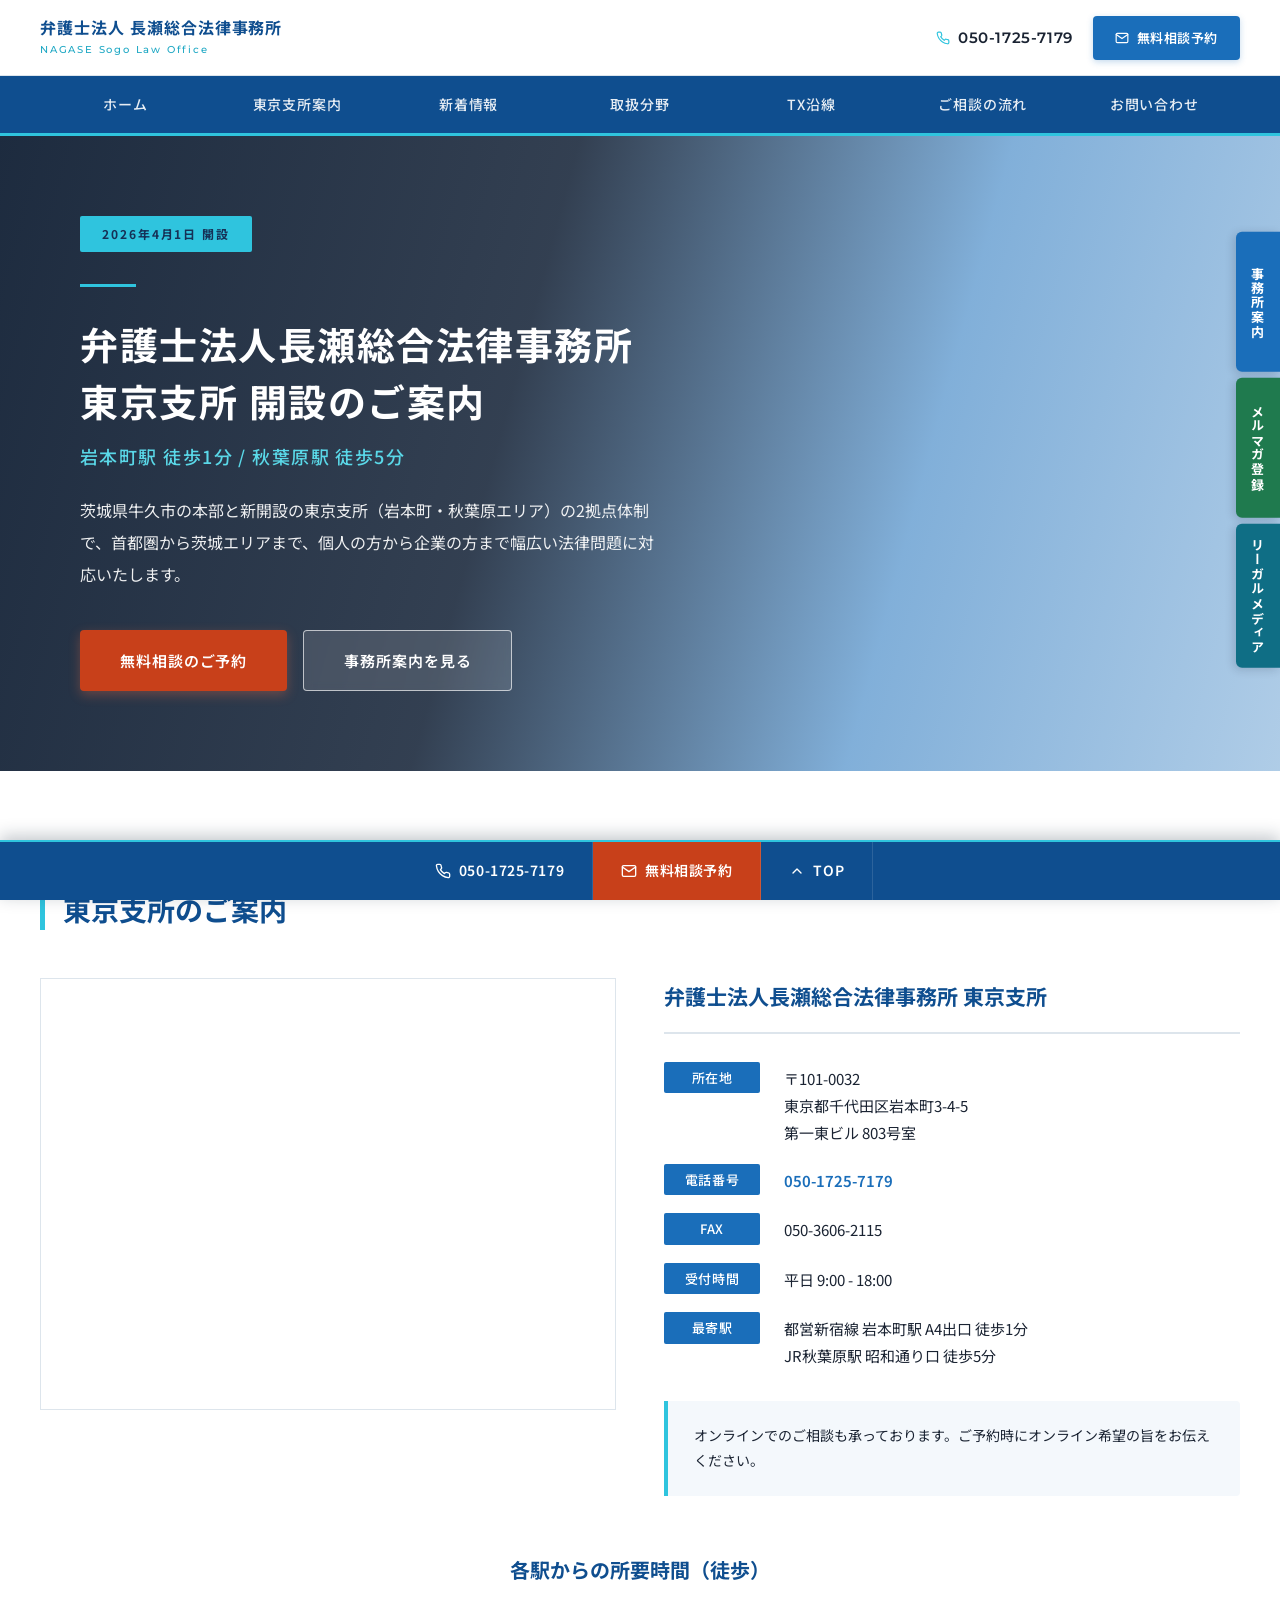
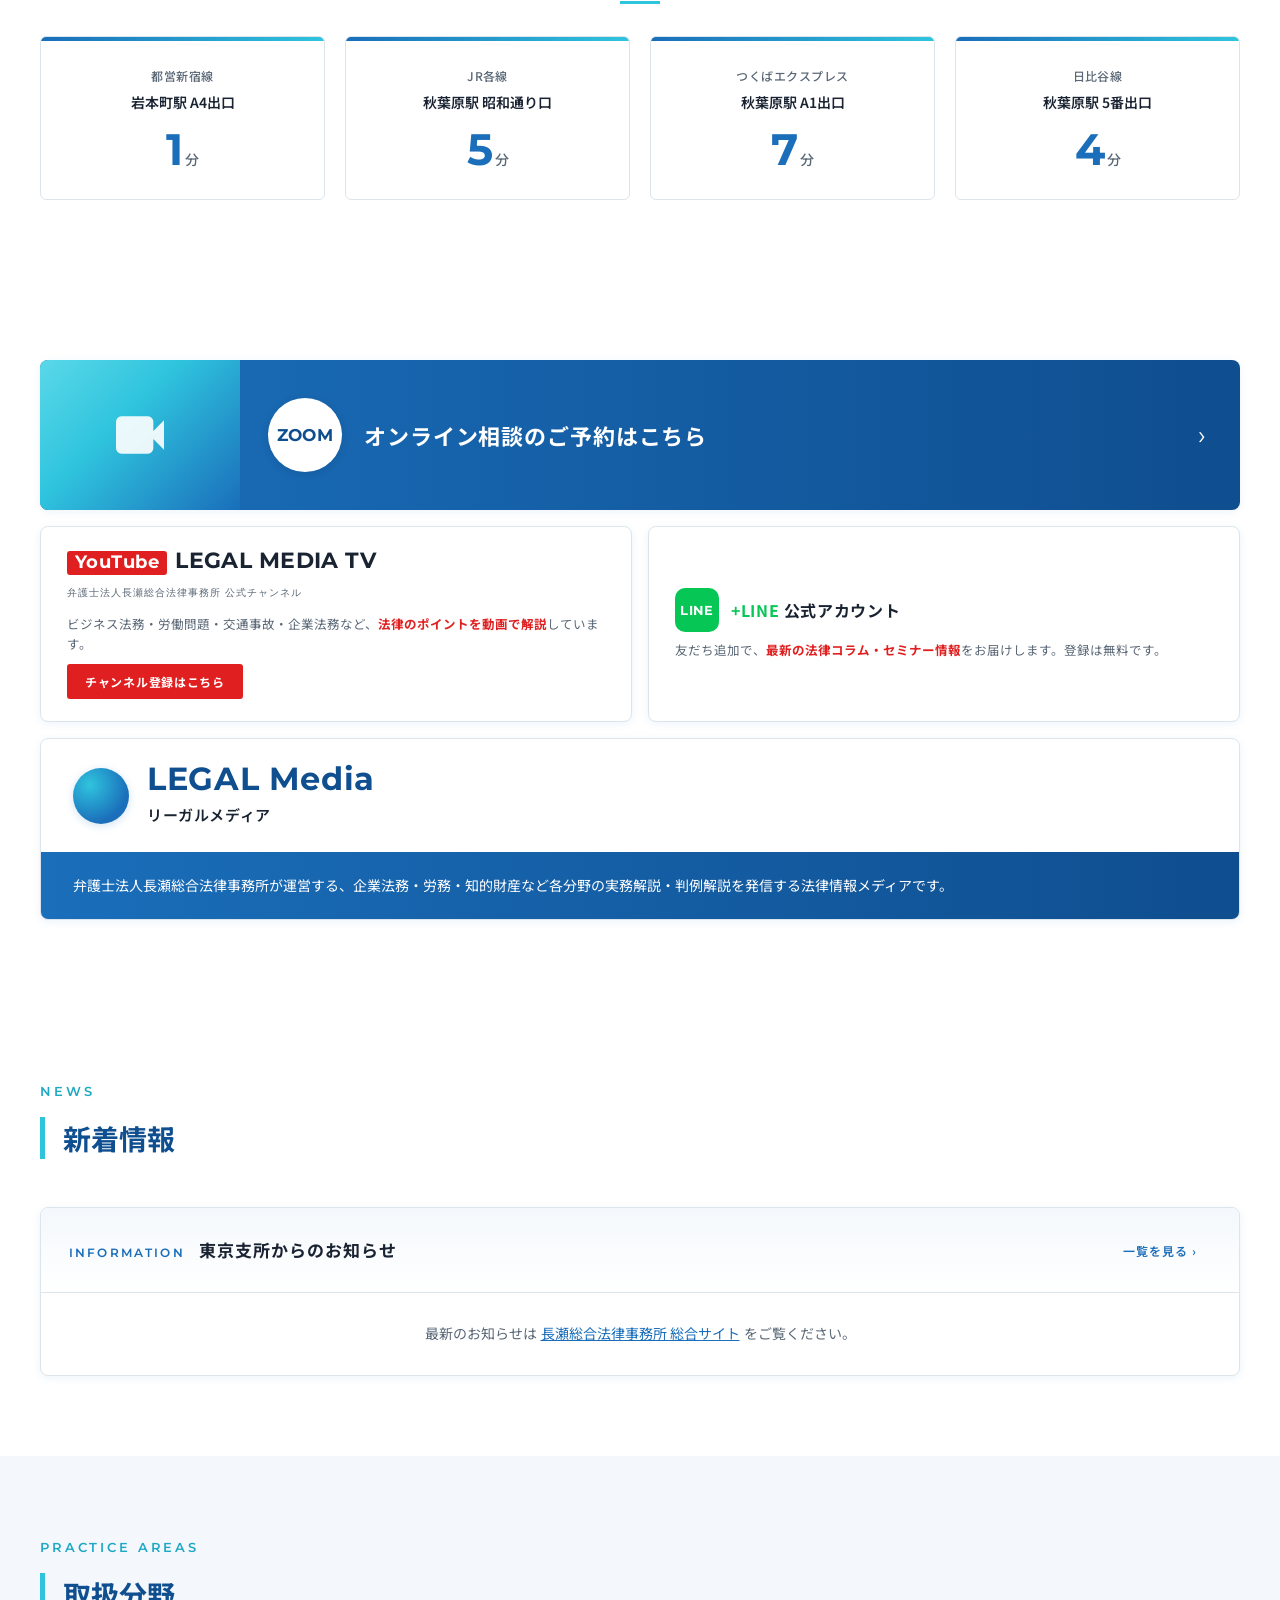
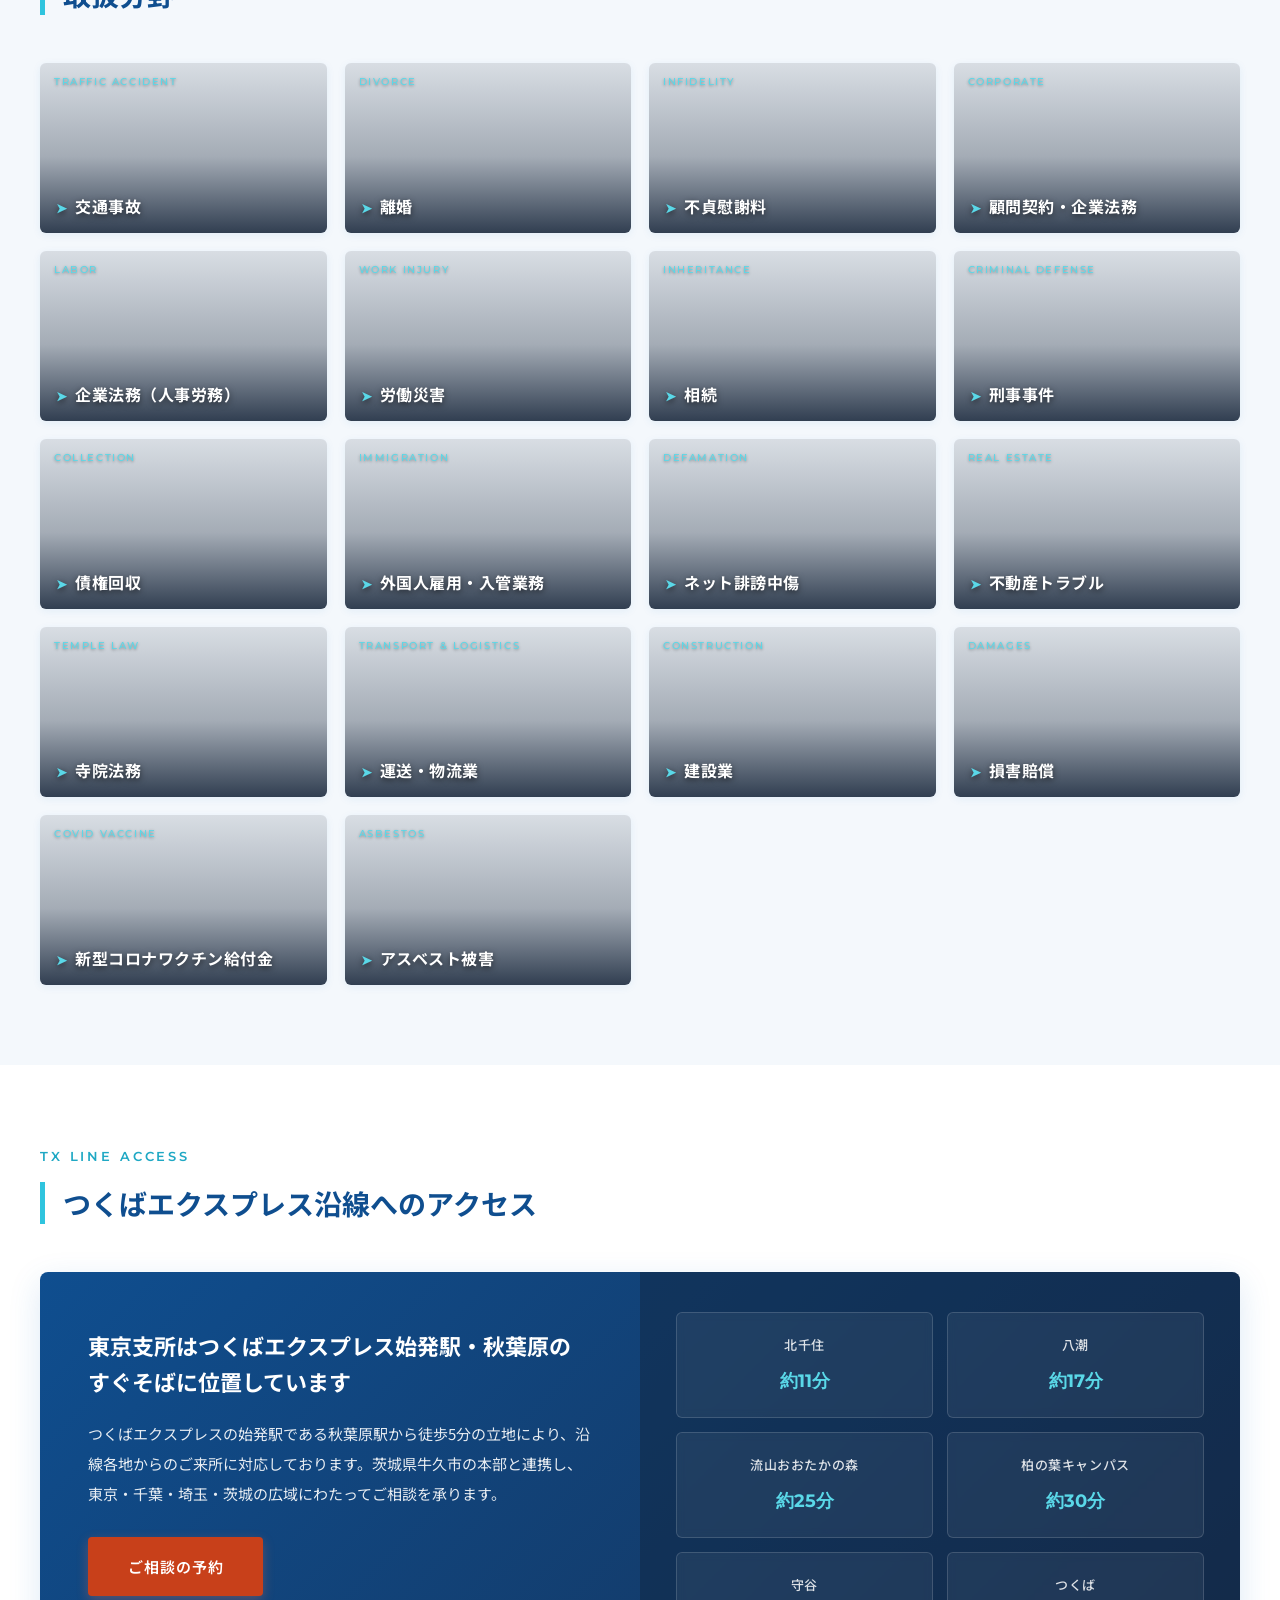
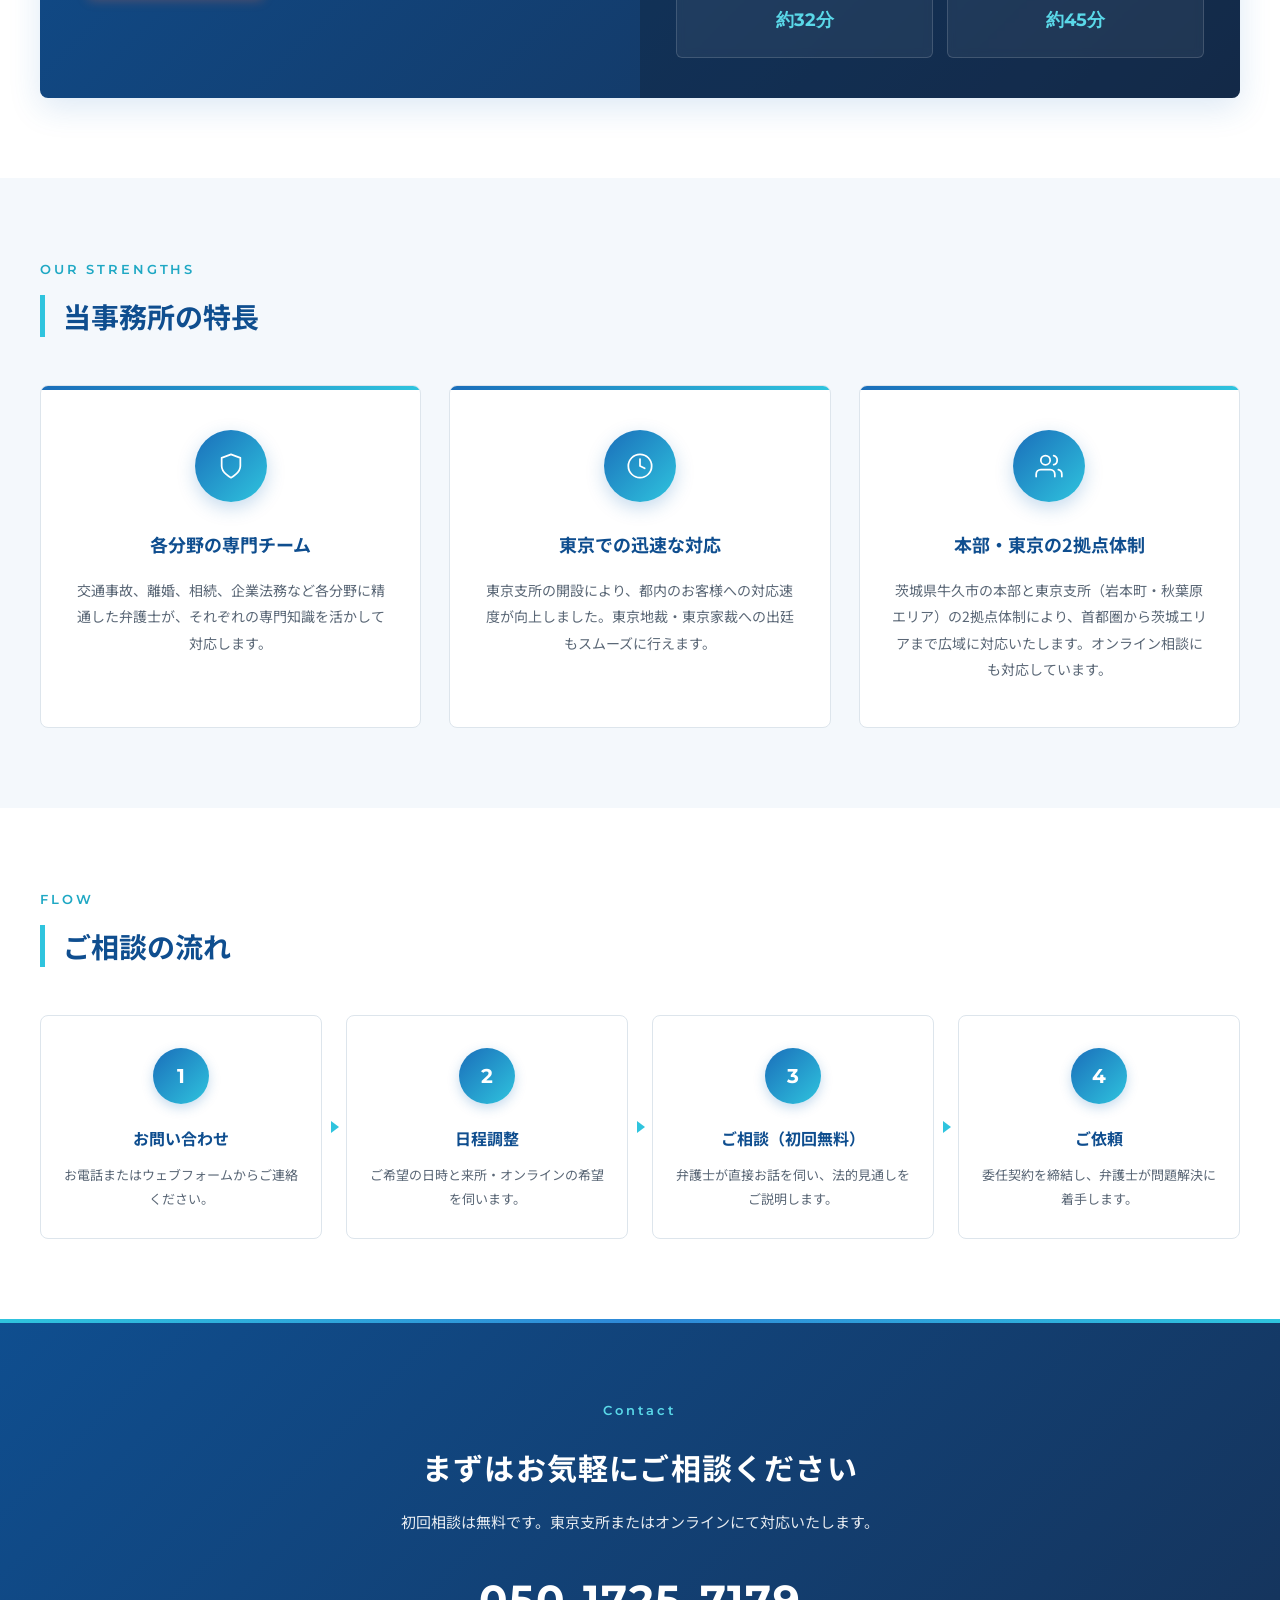
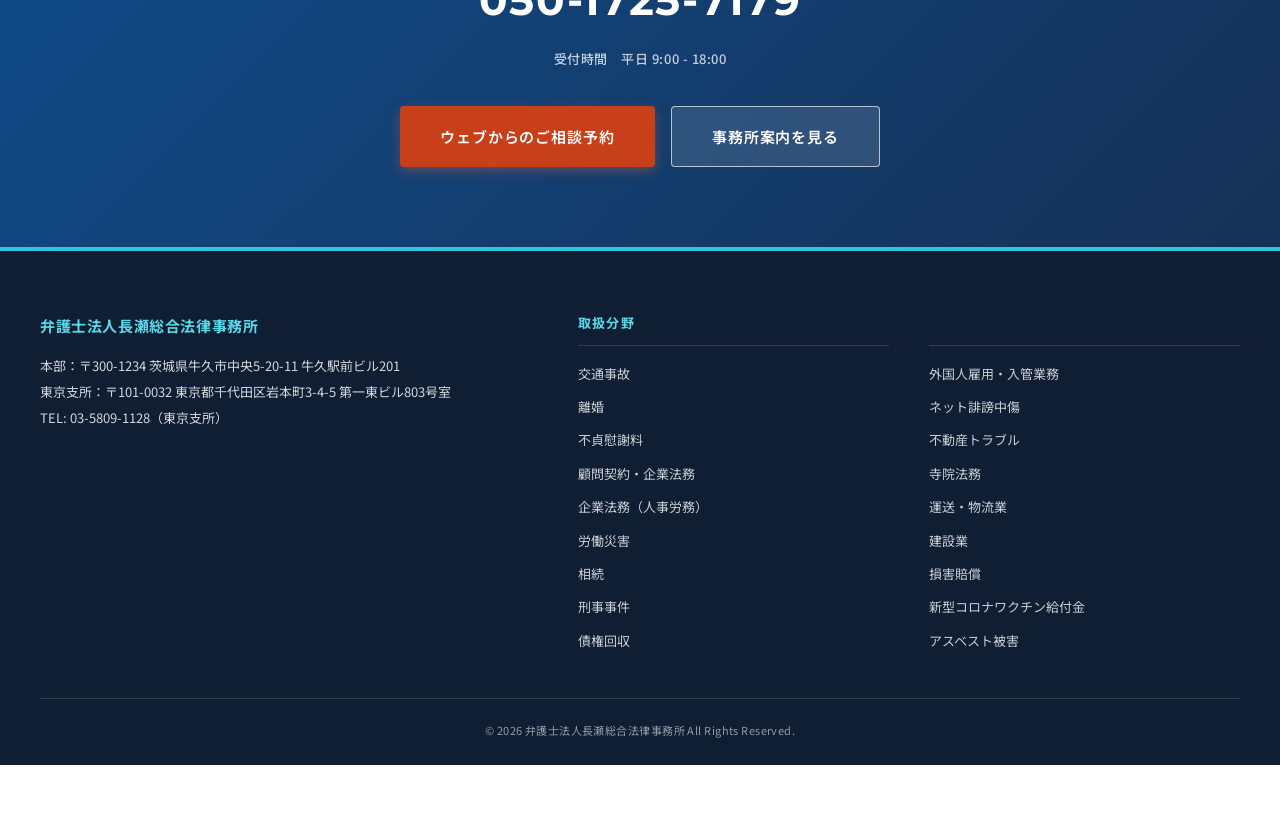
==== commit 0b059d2a: "v9に戻した" ====
--- a/index.html
+++ b/index.html
@@ -1,366 +1,1890 @@
-<!doctype html>
+<!DOCTYPE html>
 <html lang="ja">
 <head>
-  <meta charset="utf-8">
-  <meta name="viewport" content="width=device-width, initial-scale=1">
-  <title>弁護士法人長瀬総合法律事務所 東京支所｜岩本町・秋葉原の法律相談</title>
-  <meta name="description" content="弁護士法人長瀬総合法律事務所 東京支所。岩本町駅徒歩1分、秋葉原駅徒歩5分。個人・法人の幅広い法律問題に対応します。初回無料相談をご予約いただけます。">
-  <meta property="og:type" content="website">
-  <meta property="og:title" content="弁護士法人長瀬総合法律事務所 東京支所">
-  <meta property="og:description" content="東京で、確かな法的支援を。岩本町駅徒歩1分・秋葉原駅徒歩5分。">
-  <meta property="og:image" content="assets/design-mockup.jpg">
-  <link rel="icon" href="assets/favicon.svg" type="image/svg+xml">
-  <link rel="preload" as="image" href="assets/hero-right.jpg">
-  <link rel="stylesheet" href="styles.css">
-  <script type="application/ld+json">
-  {
-    "@context": "https://schema.org",
-    "@type": "LegalService",
-    "name": "弁護士法人長瀬総合法律事務所 東京支所",
-    "address": {
-      "@type": "PostalAddress",
-      "postalCode": "101-0032",
-      "addressRegion": "東京都",
-      "addressLocality": "千代田区",
-      "streetAddress": "岩本町3-4-5 第一東ビル803号室"
-    },
-    "telephone": "050-1725-7179",
-    "openingHours": "Mo-Fr 09:00-18:00",
-    "areaServed": ["東京都", "千葉県", "埼玉県", "茨城県"]
+<meta charset="UTF-8">
+<meta name="viewport" content="width=device-width, initial-scale=1.0">
+<meta name="description" content="弁護士法人長瀬総合法律事務所 東京支所（2026年4月開設）。岩本町駅A4出口徒歩1分。茨城県牛久市の本部と東京支所の2拠点で、個人・企業の法律問題に対応いたします。">
+<meta name="theme-color" content="#0F4E8F">
+<title>東京支所開設のご案内 | 弁護士法人長瀬総合法律事務所</title>
+
+<!-- Canonical -->
+<link rel="canonical" href="https://nagasesogo.com/tokyo/">
+
+<!-- OGP (Open Graph Protocol) -->
+<meta property="og:type" content="website">
+<meta property="og:site_name" content="弁護士法人長瀬総合法律事務所">
+<meta property="og:title" content="東京支所開設のご案内 | 弁護士法人長瀬総合法律事務所">
+<meta property="og:description" content="2026年4月1日、東京都千代田区岩本町に東京支所を開設しました。岩本町駅A4出口徒歩1分、秋葉原駅徒歩5分。茨城県牛久市の本部と東京支所の2拠点で、個人・企業の法律問題に対応いたします。">
+<meta property="og:url" content="https://nagasesogo.com/tokyo/">
+<meta property="og:locale" content="ja_JP">
+<!-- 公開前に 1200x630px の実画像に差し替えてください -->
+<meta property="og:image" content="https://nagasesogo.com/ogp/tokyo-branch.jpg">
+<meta property="og:image:secure_url" content="https://nagasesogo.com/ogp/tokyo-branch.jpg">
+<meta property="og:image:type" content="image/jpeg">
+<meta property="og:image:width" content="1200">
+<meta property="og:image:height" content="630">
+<meta property="og:image:alt" content="弁護士法人長瀬総合法律事務所 東京支所 外観">
+
+<!-- Twitter Card -->
+<meta name="twitter:card" content="summary_large_image">
+<meta name="twitter:title" content="東京支所開設のご案内 | 弁護士法人長瀬総合法律事務所">
+<meta name="twitter:description" content="2026年4月1日、東京都千代田区岩本町に東京支所を開設しました。本部と東京の2拠点で幅広い法律問題に対応します。">
+<meta name="twitter:image" content="https://nagasesogo.com/ogp/tokyo-branch.jpg">
+<meta name="twitter:image:alt" content="弁護士法人長瀬総合法律事務所 東京支所 外観">
+
+<!-- Structured Data (LegalService) -->
+<script type="application/ld+json">
+{
+  "@context":"https://schema.org",
+  "@type":"LegalService",
+  "name":"弁護士法人長瀬総合法律事務所 東京支所",
+  "parentOrganization":{
+    "@type":"LegalService",
+    "name":"弁護士法人長瀬総合法律事務所",
+    "url":"https://nagasesogo.com/"
+  },
+  "url":"https://nagasesogo.com/tokyo/",
+  "telephone":"+81-3-5809-1128",
+  "faxNumber":"+81-50-3606-2115",
+  "address":{
+    "@type":"PostalAddress",
+    "streetAddress":"岩本町3-4-5 第一東ビル803号室",
+    "addressLocality":"千代田区",
+    "addressRegion":"東京都",
+    "postalCode":"101-0032",
+    "addressCountry":"JP"
+  },
+  "openingHoursSpecification":[{
+    "@type":"OpeningHoursSpecification",
+    "dayOfWeek":["Monday","Tuesday","Wednesday","Thursday","Friday"],
+    "opens":"09:00","closes":"18:00"
+  }],
+  "areaServed":["東京都","千葉県","埼玉県","茨城県","神奈川県"]
+}
+</script>
+
+<link rel="preconnect" href="https://fonts.googleapis.com">
+<link rel="preconnect" href="https://fonts.gstatic.com" crossorigin>
+<!-- Google Fonts 読込（display=swap によりフォント置換中も文字表示を継続し CLS/FOIT を抑制） -->
+<link href="https://fonts.googleapis.com/css2?family=Noto+Sans+JP:wght@400;500;600;700&family=Noto+Serif+JP:wght@400;600;700&family=Montserrat:wght@500;600;700&display=swap" rel="stylesheet">
+<style>
+/*
+ * ================================================
+ *  弁護士法人長瀬総合法律事務所 東京支所 LP  v9
+ *  Legal Media inspired — White × Blue/Teal
+ *  v9: 3軸監査適用（WCAG 2.1 AA / デザイン批評 / デザインシステム）
+ *   - コントラスト比 4.5:1 以上を全テキスト要素で確保
+ *   - タップターゲット 44×44px 以上
+ *   - デザイントークンを整理（未使用のゴールド系を削除）
+ *   - 状態色（success / teal-deep）をセマンティックに定義
+ *  WordPress互換: 全クラスに ngs- プレフィックス
+ * ================================================
+ */
+*,*::before,*::after{box-sizing:border-box;margin:0;padding:0}
+
+/* ===== フォント読込戦略（font-display:swap の明示 + メトリクス上書きによる CLS 抑制） ===== */
+@font-face{
+  font-family:"Noto Sans JP Fallback";
+  font-display:swap;
+  src:local("Hiragino Kaku Gothic ProN"),local("Yu Gothic Medium"),local("Meiryo"),local("sans-serif");
+  size-adjust:107%;
+  ascent-override:90%;
+  descent-override:22%;
+  line-gap-override:0%;
+}
+@font-face{
+  font-family:"Noto Serif JP Fallback";
+  font-display:swap;
+  src:local("Yu Mincho"),local("YuMincho"),local("Hiragino Mincho ProN"),local("serif");
+  size-adjust:110%;
+  ascent-override:88%;
+  descent-override:22%;
+  line-gap-override:0%;
+}
+@font-face{
+  font-family:"Montserrat Fallback";
+  font-display:swap;
+  src:local("Helvetica Neue"),local("Arial"),local("sans-serif");
+  size-adjust:105%;
+  ascent-override:93%;
+  descent-override:22%;
+  line-gap-override:0%;
+}
+
+:root{
+  /* --- ブランドカラー（青・ティール系） --- */
+  --color-primary:#1A6EBA;
+  --color-primary-dark:#0F4E8F;
+  --color-primary-light:#2E88D8;
+  --color-accent:#2FC4DE;
+  --color-accent-light:#5AD8E8;
+  --color-accent-dark:#1FA8C4;
+  --color-teal-deep:#0F6E85;       /* 白文字に対しコントラスト5:1以上（バッジ等の塗り用） */
+
+  /* --- ステータスカラー（セマンティック） --- */
+  --color-success:#1F7A4E;          /* セミナー・メルマガ導線用（白文字で4.7:1） */
+  --color-success-dark:#165538;
+  --color-cta-mail:#C8401A;         /* 暖色CTA用（白文字で5:1） */
+  --color-cta-mail-dark:#9C2F0F;
+
+  /* --- テキスト・背景・境界 --- */
+  --color-text:#1a2332;
+  --color-text-light:#5a6776;       /* 白背景で5.4:1（通常テキスト適合） */
+  --color-bg:#ffffff;
+  --color-bg-alt:#f4f8fc;
+  --color-border:#dde5ec;
+  --color-dark:#0F1E33;
+  --color-navy:#163156;
+
+  /* --- タイポグラフィ --- */
+  --f-sans:"Noto Sans JP","Noto Sans JP Fallback","Hiragino Kaku Gothic ProN","Yu Gothic Medium","Meiryo",sans-serif;
+  --f-serif:"Noto Serif JP","Noto Serif JP Fallback","Yu Mincho","Hiragino Mincho ProN",serif;
+  --f-en:"Montserrat","Montserrat Fallback","Helvetica Neue","Arial",sans-serif;
+
+  /* --- レイアウト --- */
+  --w-max:1200px;
+  --transition:all .3s ease;
+
+  /* --- スペーシングトークン（半固定） --- */
+  --space-1:4px;  --space-2:8px;  --space-3:12px; --space-4:16px;
+  --space-5:20px; --space-6:24px; --space-8:32px; --space-10:40px;
+  --space-12:48px;--space-16:64px;--space-20:80px;
+
+  /* --- 角丸トークン --- */
+  --radius-sm:2px; --radius-md:4px; --radius-lg:6px; --radius-xl:8px;
+
+  /* --- シャドウ --- */
+  --shadow-sm:0 2px 8px rgba(26,110,186,.08);
+  --shadow-md:0 4px 16px rgba(26,110,186,.12);
+  --shadow-lg:0 10px 32px rgba(26,110,186,.15);
+
+  /* --- タップ最小サイズ --- */
+  --tap-min:44px;
+}
+
+/* ===== BASE ===== */
+.ngs-lp{
+  font-family:var(--f-sans);
+  color:var(--color-text);
+  font-size:16px;
+  line-height:1.8;
+  background:var(--color-bg);
+  -webkit-font-smoothing:antialiased;
+  overflow-x:hidden;
+}
+.ngs-lp img{max-width:100%;height:auto;display:block}
+.ngs-lp a{color:var(--color-primary);text-decoration:none;transition:color .2s}
+.ngs-lp a:hover{color:var(--color-primary-dark)}
+.ngs-lp a:focus-visible{outline:3px solid var(--color-primary);outline-offset:3px;border-radius:2px}
+.ngs-skip{position:absolute;top:-100%;left:16px;background:var(--color-primary);color:#fff;padding:12px 24px;z-index:1000;font-size:13px;border-radius:0 0 4px 4px}
+.ngs-skip:focus{top:0;color:#fff}
+
+/* ===== HEADER ===== */
+.ngs-header{
+  background:#ffffff;
+  padding:0 40px;
+  height:76px;
+  display:flex;
+  align-items:center;
+  justify-content:space-between;
+  position:sticky;
+  top:0;
+  z-index:100;
+  border-bottom:1px solid var(--color-border);
+  box-shadow:0 1px 0 rgba(26,110,186,.04);
+}
+.ngs-header-inner{max-width:var(--w-max);margin:0 auto;width:100%;display:flex;align-items:center;justify-content:space-between}
+.ngs-logo{display:flex;align-items:center;gap:16px}
+.ngs-logo-text{
+  font-family:var(--f-sans);
+  font-size:16px;
+  font-weight:700;
+  color:var(--color-primary-dark);
+  letter-spacing:.06em;
+  line-height:1.4;
+}
+.ngs-logo-en{
+  display:block;
+  font-family:var(--f-en);
+  font-size:10px;
+  font-weight:500;
+  color:var(--color-accent-dark);
+  letter-spacing:.18em;
+  margin-top:3px;
+}
+.ngs-header-right{display:flex;align-items:center;gap:20px}
+.ngs-header-tel{
+  display:flex;align-items:center;gap:8px;
+  color:var(--color-text);
+  font-size:15px;font-weight:600;
+  font-family:var(--f-en);
+  letter-spacing:.04em;
+}
+.ngs-header-tel a{color:var(--color-text)}
+.ngs-header-tel a:hover{color:var(--color-primary)}
+.ngs-header-tel svg{color:var(--color-accent);flex-shrink:0}
+.ngs-header-cta,
+.ngs-lp a.ngs-header-cta{
+  display:inline-flex;align-items:center;justify-content:center;gap:8px;
+  background:var(--color-primary);color:#ffffff;
+  padding:0 22px;border-radius:4px;
+  min-height:44px;
+  font-size:13px;font-weight:600;
+  text-decoration:none;
+  transition:var(--transition);
+  letter-spacing:.04em;
+  box-shadow:0 2px 6px rgba(26,110,186,.25);
+}
+.ngs-header-cta:hover,
+.ngs-lp a.ngs-header-cta:hover{background:var(--color-primary-dark);color:#ffffff;box-shadow:0 4px 12px rgba(26,110,186,.35)}
+
+/* ===== GLOBAL NAV ===== */
+.ngs-gnav{
+  background:var(--color-primary-dark);
+  padding:0;
+  border-bottom:3px solid var(--color-accent);
+}
+.ngs-gnav-inner{
+  max-width:var(--w-max);
+  margin:0 auto;
+  display:flex;
+  align-items:stretch;
+}
+.ngs-gnav-item{
+  flex:1;
+  text-align:center;
+}
+.ngs-gnav-item a{
+  display:block;
+  color:rgba(255,255,255,.9);
+  font-size:14px;
+  font-weight:500;
+  padding:16px 8px;
+  text-decoration:none;
+  letter-spacing:.06em;
+  transition:var(--transition);
+  border-bottom:3px solid transparent;
+  margin-bottom:-3px;
+}
+.ngs-gnav-item a:hover{color:#fff;border-bottom-color:var(--color-accent);background:rgba(47,196,222,.12)}
+.ngs-gnav-item a:focus-visible{outline:3px solid var(--color-accent);outline-offset:-3px}
+
+/* ===== SECTION COMMON ===== */
+.ngs-section{padding:80px 20px}
+.ngs-section-alt{background:var(--color-bg-alt)}
+.ngs-inner{max-width:var(--w-max);margin:0 auto}
+
+.ngs-section-label{
+  display:block;
+  font-family:var(--f-en);
+  font-size:13px;
+  font-weight:600;
+  color:var(--color-accent-dark);
+  letter-spacing:.22em;
+  text-transform:uppercase;
+  margin-bottom:14px;
+}
+.ngs-section-heading{
+  font-family:var(--f-sans);
+  font-size:28px;
+  font-weight:700;
+  color:var(--color-primary-dark);
+  line-height:1.5;
+  margin-bottom:48px;
+  position:relative;
+  padding-left:18px;
+  border-left:5px solid var(--color-accent);
+}
+.ngs-section-heading::after{display:none}
+
+/* ===== HERO ===== */
+.ngs-hero{
+  position:relative;
+  min-height:600px;
+  display:flex;
+  align-items:center;
+  overflow:hidden;
+}
+.ngs-hero-bg{
+  position:absolute;top:0;left:0;right:0;bottom:0;
+  background:url('2024-09-22.webp') center center / cover no-repeat;
+}
+.ngs-hero-bg::after{
+  content:"";
+  position:absolute;top:0;left:0;right:0;bottom:0;
+  background:linear-gradient(
+    105deg,
+    rgba(15,30,51,.94) 0%,
+    rgba(15,30,51,.85) 40%,
+    rgba(26,110,186,.55) 70%,
+    rgba(26,110,186,.35) 100%
+  );
+}
+.ngs-hero-inner{
+  max-width:var(--w-max);
+  margin:0 auto;
+  padding:80px 40px;
+  position:relative;
+  z-index:1;
+  width:100%;
+}
+.ngs-hero-badge{
+  display:inline-block;
+  font-size:12px;
+  font-weight:700;
+  letter-spacing:.16em;
+  color:var(--color-navy);
+  background:var(--color-accent);
+  padding:7px 22px;
+  border-radius:2px;
+  margin-bottom:32px;
+}
+.ngs-hero h1{
+  font-family:var(--f-sans);
+  font-size:38px;
+  font-weight:700;
+  line-height:1.5;
+  letter-spacing:.04em;
+  color:#ffffff;
+  margin-bottom:24px;
+}
+.ngs-hero h1 span{
+  display:block;
+  font-size:18px;
+  font-weight:500;
+  color:var(--color-accent-light);
+  letter-spacing:.08em;
+  margin-top:14px;
+}
+.ngs-hero-lead{
+  font-size:16px;
+  line-height:2;
+  color:rgba(255,255,255,.92);
+  max-width:580px;
+  margin-bottom:40px;
+  font-weight:400;
+}
+.ngs-hero-btns{display:flex;gap:16px;flex-wrap:wrap}
+.ngs-hero-line{
+  width:56px;height:3px;
+  background:var(--color-accent);
+  margin-bottom:28px;
+}
+
+/* ===== BUTTONS ===== */
+.ngs-btn{
+  display:inline-flex;align-items:center;justify-content:center;
+  padding:16px 40px;
+  font-size:15px;font-weight:600;
+  border-radius:4px;
+  letter-spacing:.06em;
+  cursor:pointer;border:none;
+  transition:var(--transition);
+  text-decoration:none;
+  min-height:52px;
+}
+.ngs-btn-primary,
+.ngs-lp a.ngs-btn-primary{background:var(--color-cta-mail);color:#ffffff;box-shadow:0 4px 12px rgba(255,112,67,.3)}
+.ngs-btn-primary:hover,
+.ngs-lp a.ngs-btn-primary:hover{background:var(--color-cta-mail-dark);color:#ffffff;box-shadow:0 6px 18px rgba(255,112,67,.4);transform:translateY(-2px)}
+.ngs-btn-mail,
+.ngs-lp a.ngs-btn-mail{background:var(--color-cta-mail);color:#ffffff;box-shadow:0 4px 12px rgba(255,112,67,.3)}
+.ngs-btn-mail:hover,
+.ngs-lp a.ngs-btn-mail:hover{background:var(--color-cta-mail-dark);color:#ffffff;box-shadow:0 6px 18px rgba(255,112,67,.4);transform:translateY(-2px)}
+.ngs-btn-ghost,
+.ngs-lp a.ngs-btn-ghost{background:rgba(255,255,255,.12);color:#ffffff;border:1.5px solid rgba(255,255,255,.65);backdrop-filter:blur(4px)}
+.ngs-btn-ghost:hover,
+.ngs-lp a.ngs-btn-ghost:hover{border-color:#ffffff;background:rgba(255,255,255,.22);color:#ffffff}
+.ngs-btn-blue,
+.ngs-lp a.ngs-btn-blue{background:var(--color-primary);color:#ffffff;box-shadow:0 4px 12px rgba(26,110,186,.25)}
+.ngs-btn-blue:hover,
+.ngs-lp a.ngs-btn-blue:hover{background:var(--color-primary-dark);color:#ffffff;box-shadow:0 6px 18px rgba(26,110,186,.35);transform:translateY(-2px)}
+.ngs-btn-dark,
+.ngs-lp a.ngs-btn-dark{background:var(--color-primary-dark);color:#ffffff;border:1px solid var(--color-primary-dark)}
+.ngs-btn-dark:hover,
+.ngs-lp a.ngs-btn-dark:hover{background:var(--color-navy);border-color:var(--color-navy);color:#ffffff}
+
+/* ===== OFFICE INFO ===== */
+.ngs-office-grid{display:grid;grid-template-columns:1fr 1fr;gap:48px;align-items:start}
+.ngs-map-wrap{aspect-ratio:4/3;overflow:hidden;border:1px solid var(--color-border)}
+.ngs-map-wrap iframe{width:100%;height:100%;border:0}
+
+.ngs-office-name{
+  font-family:var(--f-sans);
+  font-size:21px;font-weight:700;color:var(--color-primary-dark);
+  margin-bottom:28px;padding-bottom:16px;
+  border-bottom:2px solid var(--color-border);
+}
+.ngs-dl{display:grid;grid-template-columns:96px 1fr;gap:18px 24px}
+.ngs-dl dt{font-size:13px;color:#ffffff;background:var(--color-primary);font-weight:500;padding:4px 10px;letter-spacing:.04em;text-align:center;border-radius:2px;height:fit-content}
+.ngs-dl dd{font-size:15px;color:var(--color-text);line-height:1.8;padding-top:3px}
+.ngs-dl dd a{color:var(--color-primary);font-weight:600}
+.ngs-dl dd a:hover{color:var(--color-primary-dark);text-decoration:underline}
+
+.ngs-callout{
+  background:var(--color-bg-alt);
+  border-left:4px solid var(--color-accent);
+  padding:22px 26px;
+  margin-top:32px;
+  font-size:14px;color:var(--color-text);line-height:1.8;
+  border-radius:0 4px 4px 0;
+}
+
+/* ===== ACCESS CARDS ===== */
+.ngs-access{margin-top:56px}
+.ngs-access h3{
+  font-family:var(--f-sans);
+  font-size:20px;font-weight:700;color:var(--color-primary-dark);
+  text-align:center;margin-bottom:32px;
+  position:relative;padding-bottom:16px;
+}
+.ngs-access h3::after{
+  content:"";position:absolute;bottom:0;left:50%;transform:translateX(-50%);
+  width:40px;height:3px;background:var(--color-accent);
+}
+.ngs-access-grid{display:grid;grid-template-columns:repeat(4,1fr);gap:20px}
+.ngs-access-card{
+  background:#fff;
+  border:1px solid var(--color-border);
+  border-radius:6px;
+  padding:28px 16px;
+  text-align:center;
+  transition:var(--transition);
+  position:relative;
+  overflow:hidden;
+}
+.ngs-access-card::before{
+  content:"";position:absolute;top:0;left:0;right:0;
+  height:4px;background:linear-gradient(90deg,var(--color-primary),var(--color-accent));
+}
+.ngs-access-card:hover{box-shadow:var(--shadow-md);transform:translateY(-3px);border-color:var(--color-accent)}
+.ngs-access-line{font-size:12px;color:var(--color-text-light);margin-bottom:4px;letter-spacing:.04em;font-weight:500}
+.ngs-access-station{font-size:14px;color:var(--color-text);font-weight:600;margin-bottom:12px}
+.ngs-access-time{font-size:44px;font-weight:700;color:var(--color-primary);line-height:1;font-family:var(--f-en)}
+.ngs-access-unit{font-size:14px;font-weight:500;color:var(--color-text-light);margin-left:2px;font-family:var(--f-sans)}
+
+/* ===== PRACTICE AREAS ===== */
+.ngs-practice-grid{display:grid;grid-template-columns:repeat(4,1fr);gap:18px}
+.ngs-practice-card{
+  display:block;
+  overflow:hidden;
+  transition:var(--transition);
+  text-decoration:none;
+  color:#fff;
+  position:relative;
+  border-radius:6px;
+  box-shadow:var(--shadow-sm);
+}
+.ngs-practice-card:hover{
+  box-shadow:var(--shadow-lg);
+  transform:translateY(-4px);
+  color:#fff;
+}
+.ngs-practice-card:hover .ngs-practice-banner::after{
+  opacity:.55;
+}
+.ngs-practice-card:hover .ngs-practice-banner svg{
+  transform:scale(1.1);
+}
+.ngs-practice-banner{
+  height:170px;
+  display:flex;
+  flex-direction:column;
+  align-items:center;
+  justify-content:center;
+  gap:12px;
+  position:relative;
+  overflow:hidden;
+}
+/* Bottom gradient overlay for text readability (blue tint) */
+.ngs-practice-banner::after{
+  content:"";position:absolute;bottom:0;left:0;right:0;
+  height:100%;
+  background:linear-gradient(to top,rgba(15,30,51,.85) 0%,rgba(15,30,51,.35) 45%,rgba(15,30,51,.12) 100%);
+  z-index:2;
+  transition:opacity .3s ease;
+}
+.ngs-practice-card:hover .ngs-practice-banner::after{
+  background:linear-gradient(to top,rgba(26,110,186,.78) 0%,rgba(26,110,186,.25) 50%,rgba(26,110,186,.05) 100%);
+}
+.ngs-practice-banner svg{display:none}
+.ngs-practice-card-name{
+  font-size:16px;
+  font-weight:700;
+  text-align:left;
+  padding:0 16px;
+  letter-spacing:.03em;
+  line-height:1.4;
+  position:absolute;
+  bottom:16px;
+  left:0;right:0;
+  z-index:3;
+  color:#fff;
+  text-shadow:0 2px 6px rgba(0,0,0,.6);
+}
+.ngs-practice-card-name::before{
+  content:"\27A4";
+  display:inline-block;
+  margin-right:8px;
+  font-size:13px;
+  color:var(--color-accent-light);
+  opacity:1;
+}
+.ngs-practice-card-sub{
+  font-size:10px;
+  font-weight:500;
+  letter-spacing:.16em;
+  color:var(--color-accent-light);
+  text-transform:uppercase;
+  position:absolute;
+  top:10px;left:14px;
+  z-index:3;
+  font-family:var(--f-en);
+  text-shadow:0 1px 3px rgba(0,0,0,.4);
+}
+/* Banner backgrounds — photo from Unsplash + overlay */
+.ngs-practice-banner{background-size:cover;background-position:center}
+.ngs-banner-traffic{background-image:url('https://images.unsplash.com/photo-1449965408869-eaa3f722e40d?w=480&h=280&fit=crop&auto=format&q=80')}
+.ngs-banner-divorce{background-image:url('https://images.unsplash.com/photo-1516585427167-9f4af9627e6c?w=480&h=280&fit=crop&auto=format')}
+.ngs-banner-infidelity{background-image:url('https://images.unsplash.com/photo-1589829545856-d10d557cf95f?w=480&h=280&fit=crop&auto=format')}
+.ngs-banner-corp{background-image:url('https://images.unsplash.com/photo-1486406146926-c627a92ad1ab?w=480&h=280&fit=crop&auto=format&q=80')}
+.ngs-banner-labor{background-image:url('https://images.unsplash.com/photo-1521737711867-e3b97375f902?w=480&h=280&fit=crop&auto=format')}
+.ngs-banner-labor-acc{background-image:url('https://images.unsplash.com/photo-1504307651254-35680f356dfd?w=480&h=280&fit=crop&auto=format')}
+.ngs-banner-inherit{background-image:url('https://images.unsplash.com/photo-1560518883-ce09059eeffa?w=480&h=280&fit=crop&auto=format')}
+.ngs-banner-criminal{background-image:url('https://images.unsplash.com/photo-1589994965851-a8f479c573a9?w=480&h=280&fit=crop&auto=format')}
+.ngs-banner-collection{background-image:url('https://images.unsplash.com/photo-1554224155-6726b3ff858f?w=480&h=280&fit=crop&auto=format&q=80')}
+.ngs-banner-immigration{background-image:url('https://images.unsplash.com/photo-1526778548025-fa2f459cd5c1?w=480&h=280&fit=crop&auto=format')}
+.ngs-banner-defame{background-image:url('https://images.unsplash.com/photo-1461685265823-f8d5d0b08b9b?w=480&h=280&fit=crop&auto=format')}
+.ngs-banner-realestate{background-image:url('https://images.unsplash.com/photo-1560185127-6ed189bf02f4?w=480&h=280&fit=crop&auto=format')}
+.ngs-banner-temple{background-image:url('https://images.unsplash.com/photo-1545569341-9eb8b30979d9?w=480&h=280&fit=crop&auto=format')}
+.ngs-banner-transport{background-image:url('https://images.unsplash.com/photo-1519003722824-194d4455a60c?w=480&h=280&fit=crop&auto=format')}
+.ngs-banner-construction{background-image:url('https://images.unsplash.com/photo-1504307651254-35680f356dfd?w=480&h=280&fit=crop&auto=format&q=80')}
+.ngs-banner-damages{background-image:url('https://images.unsplash.com/photo-1450101499163-c8848c66ca85?w=480&h=280&fit=crop&auto=format&q=80')}
+.ngs-banner-covid{background-image:url('https://images.unsplash.com/photo-1584308666744-24d5c474f2ae?w=480&h=280&fit=crop&auto=format')}
+.ngs-banner-asbestos{background-image:url('https://images.unsplash.com/photo-1551076805-e1869033e561?w=480&h=280&fit=crop&auto=format')}
+
+/* ===== PROMO BANNERS (オンライン相談／YouTube／LINE／リーガルメディア) ===== */
+.ngs-visually-hidden{position:absolute;width:1px;height:1px;padding:0;margin:-1px;overflow:hidden;clip:rect(0,0,0,0);white-space:nowrap;border:0}
+.ngs-promos-wrap{display:flex;flex-direction:column;gap:16px}
+
+.ngs-promo{
+  display:block;
+  text-decoration:none;
+  border-radius:8px;
+  overflow:hidden;
+  transition:var(--transition);
+  color:var(--color-text);
+}
+.ngs-promo:focus-visible{outline:3px solid var(--color-primary);outline-offset:3px}
+
+/* --- 1. Zoom / Online consult（横長） --- */
+.ngs-promo-zoom,
+.ngs-lp a.ngs-promo-zoom{
+  display:grid;
+  grid-template-columns:200px 1fr 64px;
+  background:linear-gradient(90deg,var(--color-primary) 0%,var(--color-primary-dark) 100%);
+  color:#ffffff;
+  min-height:150px;
+  box-shadow:var(--shadow-sm);
+}
+.ngs-promo-zoom:hover,
+.ngs-lp a.ngs-promo-zoom:hover{box-shadow:var(--shadow-md);color:#ffffff;transform:translateY(-2px)}
+.ngs-promo-zoom-visual{
+  position:relative;
+  background:linear-gradient(135deg,#5AD8E8 0%,#2FC4DE 40%,#1A6EBA 100%);
+  display:flex;align-items:center;justify-content:center;
+}
+.ngs-promo-zoom-visual svg{width:64px;height:64px;color:#ffffff;opacity:.9}
+.ngs-promo-zoom-body{
+  display:flex;align-items:center;gap:22px;
+  padding:18px 28px;
+}
+.ngs-promo-zoom-badge{
+  flex-shrink:0;
+  width:74px;height:74px;
+  background:#ffffff;border-radius:50%;
+  display:flex;align-items:center;justify-content:center;
+  color:var(--color-primary-dark);
+  font-family:var(--f-en);font-weight:700;font-size:17px;
+  letter-spacing:.01em;
+  box-shadow:0 2px 8px rgba(0,0,0,.1);
+}
+.ngs-promo-zoom-title{
+  font-size:22px;font-weight:700;color:#ffffff;
+  letter-spacing:.04em;margin:0;line-height:1.5;
+}
+.ngs-promo-zoom-arrow{
+  display:flex;align-items:center;justify-content:center;
+  font-size:26px;color:#ffffff;font-family:var(--f-en);
+  padding-right:12px;
+}
+
+/* --- 2. YouTube + LINE 2分割 --- */
+.ngs-promo-grid2{display:grid;grid-template-columns:1fr 1fr;gap:16px}
+
+.ngs-promo-card,
+.ngs-lp a.ngs-promo-card{
+  display:flex;align-items:center;gap:18px;
+  padding:22px 26px;
+  background:#ffffff;
+  border:1px solid var(--color-border);
+  border-radius:8px;
+  color:var(--color-text);
+  box-shadow:var(--shadow-sm);
+  min-height:130px;
+}
+.ngs-promo-card:hover,
+.ngs-lp a.ngs-promo-card:hover{box-shadow:var(--shadow-md);border-color:var(--color-accent);color:var(--color-text);transform:translateY(-2px)}
+
+/* YouTube card */
+.ngs-promo-youtube-main{flex:1;min-width:0}
+.ngs-promo-youtube-logo{
+  font-family:var(--f-en);
+  font-size:22px;font-weight:700;
+  color:var(--color-text);
+  letter-spacing:.02em;line-height:1.1;
+  display:flex;align-items:baseline;gap:8px;
+  flex-wrap:wrap;
+}
+.ngs-promo-youtube-logo b{
+  background:#E02020;color:#ffffff;
+  padding:2px 8px;font-size:18px;font-weight:700;
+  border-radius:3px;
+}
+.ngs-promo-youtube-en{
+  font-family:var(--f-en);
+  font-size:10px;font-weight:500;letter-spacing:.1em;
+  color:var(--color-text-light);
+  margin-top:4px;
+  text-transform:uppercase;
+}
+.ngs-promo-youtube-desc{
+  font-size:12.5px;color:var(--color-text-light);margin:10px 0 0;line-height:1.6;
+}
+.ngs-promo-youtube-desc b{color:#E02020;font-weight:700}
+.ngs-promo-youtube-cta{
+  display:inline-block;margin-top:10px;
+  background:#E02020;color:#ffffff;
+  padding:7px 18px;border-radius:3px;
+  font-size:12px;font-weight:700;letter-spacing:.06em;
+  min-height:32px;
+}
+
+/* LINE card */
+.ngs-promo-line-main{flex:1;min-width:0}
+.ngs-promo-line-head{display:flex;align-items:center;gap:12px;margin-bottom:8px}
+.ngs-promo-line-icon{
+  flex-shrink:0;width:44px;height:44px;
+  background:#06C755;color:#ffffff;
+  border-radius:10px;
+  display:flex;align-items:center;justify-content:center;
+  font-family:var(--f-en);font-size:13px;font-weight:700;
+  letter-spacing:.02em;
+}
+.ngs-promo-line-title{
+  font-size:16px;font-weight:700;color:var(--color-text);
+  margin:0;letter-spacing:.04em;line-height:1.4;
+}
+.ngs-promo-line-title b{color:#06C755}
+.ngs-promo-line-desc{
+  font-size:12.5px;color:var(--color-text-light);line-height:1.6;margin:0;
+}
+.ngs-promo-line-desc b{color:#E02020;font-weight:700}
+
+/* --- 3. Legal Media 下段ワイドバナー --- */
+.ngs-promo-media,
+.ngs-lp a.ngs-promo-media{
+  display:grid;
+  grid-template-rows:auto auto;
+  background:#ffffff;
+  border:1px solid var(--color-border);
+  border-radius:8px;
+  overflow:hidden;
+  color:var(--color-text);
+  box-shadow:var(--shadow-sm);
+}
+.ngs-promo-media:hover,
+.ngs-lp a.ngs-promo-media:hover{box-shadow:var(--shadow-md);border-color:var(--color-accent);color:var(--color-text);transform:translateY(-2px)}
+.ngs-promo-media-top{
+  display:flex;align-items:center;gap:18px;
+  padding:24px 32px;
+}
+.ngs-promo-media-mark{
+  flex-shrink:0;width:56px;height:56px;
+  background:radial-gradient(circle at 30% 30%,var(--color-accent) 0%,var(--color-primary) 70%);
+  border-radius:50%;
+  box-shadow:0 2px 8px rgba(26,110,186,.2);
+}
+.ngs-promo-media-title-box{display:flex;flex-direction:column;gap:2px;min-width:0;flex:1}
+.ngs-promo-media-logo{
+  font-family:var(--f-en);
+  font-size:32px;font-weight:700;
+  color:var(--color-primary-dark);
+  letter-spacing:.02em;line-height:1;
+}
+.ngs-promo-media-ja{
+  font-size:15px;font-weight:600;color:var(--color-text);
+  margin-top:4px;letter-spacing:.04em;
+}
+.ngs-promo-media-bottom{
+  background:linear-gradient(90deg,var(--color-primary) 0%,var(--color-primary-dark) 100%);
+  color:#ffffff;
+  padding:20px 32px;
+  font-size:14px;line-height:1.9;
+}
+
+/* ===== NEWS SECTION (新着情報) ===== */
+.ngs-news-wrap{
+  background:#ffffff;
+  border:1px solid var(--color-border);
+  border-radius:8px;
+  box-shadow:var(--shadow-sm);
+  overflow:hidden;
+}
+.ngs-news-head{
+  display:flex;align-items:center;justify-content:space-between;
+  padding:20px 28px;
+  border-bottom:1px solid var(--color-border);
+  background:linear-gradient(180deg,#f4f8fc 0%,#ffffff 100%);
+}
+.ngs-news-title{
+  display:flex;align-items:baseline;gap:14px;
+  margin:0;
+}
+.ngs-news-title .ngs-news-en{
+  font-family:var(--f-en);font-size:12px;font-weight:600;letter-spacing:.18em;
+  color:var(--color-primary);text-transform:uppercase;
+}
+.ngs-news-title .ngs-news-ja{
+  font-size:17px;font-weight:700;color:var(--color-text);letter-spacing:.06em;
+}
+.ngs-news-more{
+  font-size:12px;font-weight:600;color:var(--color-primary);
+  text-decoration:none;letter-spacing:.08em;
+  display:inline-flex;align-items:center;gap:6px;
+  padding:10px 14px;min-height:44px;
+  border-radius:4px;
+}
+.ngs-news-more:hover{color:var(--color-primary-dark);background:rgba(26,110,186,.06);text-decoration:underline}
+.ngs-news-more:focus-visible{outline:3px solid var(--color-primary);outline-offset:2px}
+.ngs-news-list{
+  list-style:none;padding:0;margin:0;
+  max-height:320px;overflow-y:auto;
+}
+.ngs-news-item{
+  display:grid;
+  grid-template-columns:104px 112px 1fr;
+  gap:18px;align-items:center;
+  padding:16px 28px;
+  border-bottom:1px solid var(--color-border);
+  transition:background-color .2s ease;
+}
+.ngs-news-item:last-child{border-bottom:none}
+.ngs-news-item:hover{background:#f7fafd}
+.ngs-news-date{
+  font-family:var(--f-en);font-size:13px;font-weight:500;
+  color:var(--color-text-light);letter-spacing:.04em;
+}
+.ngs-news-cat{
+  display:inline-block;
+  padding:4px 10px;
+  font-size:11px;font-weight:700;letter-spacing:.08em;
+  color:#ffffff;
+  text-align:center;
+  border-radius:2px;
+  min-width:96px;
+}
+.ngs-news-cat-notice{background:var(--color-primary)}
+.ngs-news-cat-press{background:var(--color-teal-deep)}
+.ngs-news-cat-seminar{background:var(--color-success)}
+.ngs-news-cat-media{background:var(--color-cta-mail)}
+.ngs-news-cat-video{background:var(--color-cta-mail)}
+.ngs-news-cat-product{background:var(--color-teal-deep)}
+.ngs-news-text,
+.ngs-lp a.ngs-news-text{
+  font-size:14px;font-weight:500;
+  color:var(--color-text);text-decoration:none;
+  line-height:1.6;
+  overflow:hidden;
+  display:-webkit-box;-webkit-line-clamp:2;-webkit-box-orient:vertical;
+}
+.ngs-news-text:hover,
+.ngs-lp a.ngs-news-text:hover{color:var(--color-primary);text-decoration:underline}
+.ngs-news-empty{padding:28px;text-align:center;color:var(--color-text-light);font-size:14px}
+
+/* ===== TX SECTION ===== */
+.ngs-tx-wrap{
+  background:linear-gradient(135deg,var(--color-primary-dark) 0%,var(--color-navy) 100%);
+  overflow:hidden;
+  border-radius:8px;
+  box-shadow:var(--shadow-lg);
+}
+.ngs-tx-grid{display:grid;grid-template-columns:1fr 1fr}
+.ngs-tx-text{padding:56px 48px;color:#fff}
+.ngs-tx-text h3{
+  font-family:var(--f-sans);
+  font-size:22px;font-weight:700;line-height:1.6;margin-bottom:20px;
+  color:#ffffff;
+}
+.ngs-tx-text p{font-size:15px;line-height:2;color:rgba(255,255,255,.9);font-weight:400}
+.ngs-tx-text .ngs-btn{margin-top:28px}
+.ngs-tx-stations{
+  background:rgba(15,30,51,.4);
+  padding:40px 36px;
+  display:grid;grid-template-columns:1fr 1fr;gap:14px;
+  align-content:center;
+}
+.ngs-tx-card{
+  background:rgba(255,255,255,.06);
+  border:1px solid rgba(255,255,255,.15);
+  border-radius:6px;
+  padding:20px;text-align:center;
+  transition:var(--transition);
+  backdrop-filter:blur(4px);
+}
+.ngs-tx-card:hover{border-color:var(--color-accent);background:rgba(47,196,222,.1);transform:translateY(-2px)}
+.ngs-tx-card-name{font-size:13px;color:rgba(255,255,255,.85);margin-bottom:8px;letter-spacing:.04em;font-weight:500}
+.ngs-tx-card-time{font-size:18px;font-weight:700;color:var(--color-accent-light);font-family:var(--f-en)}
+
+/* ===== STRENGTHS ===== */
+.ngs-str-grid{display:grid;grid-template-columns:repeat(3,1fr);gap:28px}
+.ngs-str-card{
+  background:#fff;
+  border:1px solid var(--color-border);
+  border-radius:8px;
+  padding:44px 32px;
+  text-align:center;
+  transition:var(--transition);
+  position:relative;
+  overflow:hidden;
+}
+.ngs-str-card::before{
+  content:"";position:absolute;top:0;left:0;right:0;
+  height:4px;background:linear-gradient(90deg,var(--color-primary),var(--color-accent));
+}
+.ngs-str-card:hover{box-shadow:var(--shadow-md);transform:translateY(-4px);border-color:var(--color-accent)}
+.ngs-str-icon{
+  width:72px;height:72px;margin:0 auto 26px;
+  background:linear-gradient(135deg,var(--color-primary),var(--color-accent));
+  border-radius:50%;
+  display:flex;align-items:center;justify-content:center;
+  color:#ffffff;
+  box-shadow:0 6px 18px rgba(26,110,186,.25);
+}
+.ngs-str-card h3{
+  font-family:var(--f-sans);
+  font-size:18px;font-weight:700;color:var(--color-primary-dark);margin-bottom:16px;
+}
+.ngs-str-card p{font-size:14px;color:var(--color-text-light);line-height:1.9}
+
+/* ===== FLOW ===== */
+.ngs-flow-grid{display:grid;grid-template-columns:repeat(4,1fr);gap:24px}
+.ngs-flow-step{text-align:center;position:relative;background:#ffffff;padding:32px 20px 28px;border-radius:8px;border:1px solid var(--color-border);transition:var(--transition)}
+.ngs-flow-step:hover{border-color:var(--color-accent);box-shadow:var(--shadow-sm);transform:translateY(-2px)}
+.ngs-flow-num{
+  width:56px;height:56px;margin:0 auto 20px;
+  background:linear-gradient(135deg,var(--color-primary),var(--color-accent));color:#ffffff;
+  border-radius:50%;
+  font-size:20px;font-weight:700;font-family:var(--f-en);
+  display:flex;align-items:center;justify-content:center;
+  box-shadow:0 4px 12px rgba(26,110,186,.25);
+}
+.ngs-flow-step h3{font-size:16px;font-weight:700;color:var(--color-primary-dark);margin-bottom:10px}
+.ngs-flow-step p{font-size:13px;color:var(--color-text-light);line-height:1.8}
+.ngs-flow-step + .ngs-flow-step::before{
+  content:"";position:absolute;top:50%;left:-16px;transform:translateY(-50%);
+  width:0;height:0;
+  border-top:6px solid transparent;border-bottom:6px solid transparent;
+  border-left:8px solid var(--color-accent);
+}
+
+/* ===== CTA ===== */
+.ngs-cta{
+  background:linear-gradient(135deg,var(--color-primary-dark) 0%,var(--color-navy) 100%);
+  color:#fff;
+  padding:80px 20px;
+  text-align:center;
+  position:relative;
+}
+.ngs-cta::before{
+  content:"";position:absolute;top:0;left:0;right:0;
+  height:4px;background:linear-gradient(90deg,var(--color-accent),var(--color-primary-light),var(--color-accent));
+}
+.ngs-cta-label{
+  font-family:var(--f-en);
+  font-size:13px;font-weight:600;
+  letter-spacing:.22em;
+  color:var(--color-accent-light);
+  margin-bottom:18px;
+}
+.ngs-cta h2{
+  font-family:var(--f-sans);
+  font-size:30px;font-weight:700;margin-bottom:14px;letter-spacing:.04em;
+}
+.ngs-cta-sub{font-size:15px;color:rgba(255,255,255,.9);margin-bottom:12px;font-weight:400}
+.ngs-cta-tel{font-size:42px;font-weight:700;margin:28px 0 8px;letter-spacing:.04em;font-family:var(--f-en)}
+.ngs-cta-tel a{color:#ffffff}
+.ngs-cta-tel a:hover{color:var(--color-accent-light)}
+.ngs-cta-tel a:focus-visible{outline:3px solid var(--color-accent);outline-offset:4px}
+.ngs-cta-hours{font-size:13px;color:rgba(255,255,255,.75);margin-bottom:36px;letter-spacing:.04em;font-weight:500}
+.ngs-cta-btns{display:flex;gap:16px;justify-content:center;flex-wrap:wrap}
+
+/* ===== FOOTER ===== */
+.ngs-footer{
+  background:var(--color-dark);
+  color:rgba(255,255,255,.82);
+  padding:60px 20px 24px;
+  font-size:13px;
+  border-top:4px solid var(--color-accent);
+}
+.ngs-footer-inner{max-width:var(--w-max);margin:0 auto;display:grid;grid-template-columns:1.6fr 1fr 1fr;gap:40px}
+.ngs-footer-brand{line-height:2}
+.ngs-footer-brand strong{
+  color:var(--color-accent-light);
+  font-family:var(--f-sans);
+  font-size:15px;font-weight:700;display:block;margin-bottom:12px;letter-spacing:.04em;
+}
+.ngs-footer-col h3{
+  color:var(--color-accent-light);
+  font-size:13px;font-weight:700;letter-spacing:.1em;margin-bottom:16px;
+  padding-bottom:10px;
+  border-bottom:1px solid rgba(47,196,222,.25);
+}
+.ngs-footer-col ul{list-style:none;padding:0}
+.ngs-footer-col li{margin-bottom:10px}
+.ngs-footer-col a{color:rgba(255,255,255,.78);font-size:13px}
+.ngs-footer-col a:hover{color:var(--color-accent-light);text-decoration:underline}
+.ngs-footer-copy{
+  max-width:var(--w-max);margin:36px auto 0;padding-top:22px;
+  border-top:1px solid rgba(255,255,255,.14);
+  text-align:center;font-size:11px;color:rgba(255,255,255,.55);
+  letter-spacing:.04em;
+}
+
+/* ===== FIXED BAR ===== */
+.ngs-fixedbar{
+  position:fixed;bottom:0;left:0;right:0;
+  background:var(--color-primary-dark);
+  display:flex;align-items:center;justify-content:center;
+  gap:0;
+  z-index:200;
+  height:60px;
+  box-shadow:0 -4px 16px rgba(15,30,51,.25);
+  border-top:2px solid var(--color-accent);
+}
+.ngs-fixedbar-item,
+.ngs-lp a.ngs-fixedbar-item{
+  display:flex;align-items:center;justify-content:center;gap:8px;
+  color:#ffffff;
+  font-size:14px;font-weight:600;
+  padding:0 28px;
+  height:100%;
+  text-decoration:none;
+  transition:var(--transition);
+  border-right:1px solid rgba(255,255,255,.12);
+  letter-spacing:.04em;
+}
+.ngs-fixedbar-item:last-child{border-right:none}
+.ngs-fixedbar-item:hover{background:rgba(47,196,222,.2);color:#ffffff}
+.ngs-fixedbar-item.ngs-fixedbar-mail{background:var(--color-cta-mail);color:#ffffff;font-weight:600}
+.ngs-fixedbar-item.ngs-fixedbar-mail:hover{background:var(--color-cta-mail-dark);color:#ffffff}
+.ngs-fixedbar-item svg{flex-shrink:0}
+
+/* ===== SIDE FLOATING NAV (右サイドフローティング) ===== */
+.ngs-sidenav{
+  position:fixed;top:50%;right:0;transform:translateY(-50%);
+  z-index:150;
+  display:flex;flex-direction:column;gap:6px;
+}
+.ngs-sidenav-item,
+.ngs-lp a.ngs-sidenav-item{
+  display:flex;align-items:center;justify-content:center;
+  writing-mode:vertical-rl;
+  text-orientation:mixed;
+  min-height:140px;width:44px;
+  padding:14px 0;
+  color:#ffffff;
+  font-size:13px;font-weight:700;letter-spacing:.12em;
+  text-decoration:none;
+  border-radius:6px 0 0 6px;
+  box-shadow:-2px 2px 10px rgba(15,30,51,.18);
+  transition:var(--transition);
+}
+.ngs-sidenav-item:focus-visible,
+.ngs-lp a.ngs-sidenav-item:focus-visible{outline:3px solid #ffffff;outline-offset:-3px}
+.ngs-sidenav-office,
+.ngs-lp a.ngs-sidenav-office{background:var(--color-primary)}
+.ngs-sidenav-office:hover,
+.ngs-lp a.ngs-sidenav-office:hover{background:var(--color-primary-dark);padding-right:4px}
+.ngs-sidenav-mail,
+.ngs-lp a.ngs-sidenav-mail{background:var(--color-success)}
+.ngs-sidenav-mail:hover,
+.ngs-lp a.ngs-sidenav-mail:hover{background:var(--color-success-dark);padding-right:4px}
+.ngs-sidenav-media,
+.ngs-lp a.ngs-sidenav-media{background:var(--color-teal-deep)}
+.ngs-sidenav-media:hover,
+.ngs-lp a.ngs-sidenav-media:hover{background:#0A5364;padding-right:4px}
+.ngs-sidenav-item svg{
+  writing-mode:horizontal-tb;
+  margin-bottom:8px;
+  flex-shrink:0;
+}
+
+/* body padding for fixed bar */
+.ngs-lp{padding-bottom:56px}
+
+/* ===== FADE IN ===== */
+.ngs-fade{opacity:0;transform:translateY(24px);transition:opacity .7s ease,transform .7s ease}
+.ngs-fade.ngs-visible{opacity:1;transform:translateY(0)}
+
+/* ===== RESPONSIVE ===== */
+/* タブレット横～小型デスクトップ */
+@media(max-width:1199px){
+  .ngs-section{padding:72px 24px}
+  .ngs-hero-inner{padding:72px 32px}
+  .ngs-header{padding:0 24px}
+}
+/* タブレット */
+@media(max-width:1023px){
+  .ngs-section{padding:60px 20px}
+  .ngs-hero{min-height:520px}
+  .ngs-hero-inner{padding:60px 28px}
+  .ngs-hero h1{font-size:32px}
+  .ngs-header{padding:0 20px;height:68px}
+  .ngs-header-tel{display:none}
+  .ngs-practice-grid{grid-template-columns:repeat(3,1fr)}
+  .ngs-section-heading{font-size:24px}
+  .ngs-gnav-item a{font-size:13px;padding:14px 6px}
+  .ngs-sidenav-item{min-height:120px;width:44px;font-size:12px}
+}
+/* スマートフォン横～小型タブレット */
+@media(max-width:767px){
+  .ngs-gnav-inner{flex-wrap:wrap}
+  .ngs-gnav-item{flex:none;width:50%;border-right:1px solid rgba(255,255,255,.08);border-bottom:1px solid rgba(255,255,255,.08)}
+  .ngs-gnav-item:nth-child(2n){border-right:none}
+  .ngs-gnav-item a{font-size:12px;padding:13px 6px}
+  .ngs-header{padding:0 16px;height:60px}
+  .ngs-logo-text{font-size:14px}
+  .ngs-logo-en{font-size:9px}
+  .ngs-hero{min-height:auto}
+  .ngs-hero-inner{padding:48px 20px 56px}
+  .ngs-hero-badge{font-size:11px;padding:6px 16px;margin-bottom:24px}
+  .ngs-hero h1{font-size:26px;line-height:1.5;letter-spacing:.02em}
+  .ngs-hero h1 span{font-size:14px;margin-top:10px}
+  .ngs-hero-lead{font-size:14px;line-height:1.9;margin-bottom:32px}
+  .ngs-hero-btns{flex-direction:column;gap:12px}
+  .ngs-hero-btns .ngs-btn{width:100%;padding:14px 20px;font-size:14px}
+  .ngs-section{padding:48px 16px}
+  .ngs-section-heading{font-size:20px;margin-bottom:32px;padding-left:14px;border-left-width:4px}
+  .ngs-section-label{font-size:11px;letter-spacing:.18em}
+  .ngs-office-grid{grid-template-columns:1fr;gap:32px}
+  .ngs-office-name{font-size:18px}
+  .ngs-dl{grid-template-columns:80px 1fr;gap:12px 16px}
+  .ngs-dl dt{font-size:11px;padding:3px 6px}
+  .ngs-dl dd{font-size:14px;padding-top:2px}
+  .ngs-access-grid{grid-template-columns:1fr 1fr;gap:12px}
+  .ngs-access-card{padding:22px 12px}
+  .ngs-access-time{font-size:36px}
+  .ngs-practice-grid{grid-template-columns:repeat(2,1fr);gap:12px}
+  .ngs-practice-banner{height:130px}
+  .ngs-practice-card-name{font-size:14px;padding:0 12px;bottom:12px}
+  .ngs-practice-card-sub{font-size:9px;top:8px;left:12px}
+  .ngs-promo-zoom,.ngs-lp a.ngs-promo-zoom{grid-template-columns:100px 1fr 44px;min-height:auto}
+  .ngs-promo-zoom-visual svg{width:44px;height:44px}
+  .ngs-promo-zoom-body{padding:18px 14px;gap:14px;flex-wrap:wrap}
+  .ngs-promo-zoom-badge{width:60px;height:60px;font-size:14px}
+  .ngs-promo-zoom-title{font-size:16px}
+  .ngs-promo-zoom-arrow{font-size:20px;padding-right:8px}
+  .ngs-promo-grid2{grid-template-columns:1fr;gap:12px}
+  .ngs-promo-card,.ngs-lp a.ngs-promo-card{padding:18px 18px;min-height:auto}
+  .ngs-promo-youtube-logo{font-size:19px}
+  .ngs-promo-youtube-logo b{font-size:15px;padding:2px 7px}
+  .ngs-promo-media-top{padding:20px 18px;gap:14px}
+  .ngs-promo-media-mark{width:48px;height:48px}
+  .ngs-promo-media-logo{font-size:26px}
+  .ngs-promo-media-ja{font-size:13px}
+  .ngs-promo-media-bottom{padding:16px 18px;font-size:13px;line-height:1.85}
+  .ngs-news-head{padding:16px 18px}
+  .ngs-news-title .ngs-news-ja{font-size:15px}
+  .ngs-news-item{grid-template-columns:1fr;gap:6px;padding:14px 18px;align-items:flex-start}
+  .ngs-news-item > div:first-child{display:flex;gap:10px;align-items:center;flex-wrap:wrap}
+  .ngs-news-cat{min-width:80px;font-size:10px}
+  .ngs-news-date{font-size:12px}
+  .ngs-news-text,.ngs-lp a.ngs-news-text{font-size:13.5px}
+  .ngs-tx-grid{grid-template-columns:1fr}
+  .ngs-tx-text{padding:36px 24px}
+  .ngs-tx-text h3{font-size:19px}
+  .ngs-tx-text p{font-size:14px}
+  .ngs-tx-stations{padding:28px 20px;grid-template-columns:1fr 1fr;gap:10px}
+  .ngs-tx-card{padding:14px 8px}
+  .ngs-tx-card-time{font-size:16px}
+  .ngs-str-grid{grid-template-columns:1fr;gap:16px}
+  .ngs-str-card{padding:32px 24px}
+  .ngs-flow-grid{grid-template-columns:1fr 1fr;gap:16px}
+  .ngs-flow-step{padding:24px 14px}
+  .ngs-flow-step + .ngs-flow-step::before{display:none}
+  .ngs-flow-num{width:48px;height:48px;font-size:17px;margin-bottom:14px}
+  .ngs-flow-step h3{font-size:14px}
+  .ngs-flow-step p{font-size:12px}
+  .ngs-cta{padding:56px 16px}
+  .ngs-cta h2{font-size:22px}
+  .ngs-cta-tel{font-size:32px;margin:20px 0 6px}
+  .ngs-cta-btns{flex-direction:column;gap:12px}
+  .ngs-cta-btns .ngs-btn{width:100%}
+  .ngs-footer{padding:48px 20px 20px}
+  .ngs-footer-inner{grid-template-columns:1fr;gap:28px}
+  .ngs-fixedbar{height:56px}
+  .ngs-fixedbar-item{padding:0 10px;font-size:12px;gap:6px}
+  .ngs-fixedbar-item svg{width:14px;height:14px}
+  .ngs-lp{padding-bottom:56px}
+  .ngs-header-cta{padding:9px 14px;font-size:12px}
+  .ngs-callout{padding:18px 20px;font-size:13px}
+  .ngs-sidenav{display:none}
+}
+/* 小型スマートフォン */
+@media(max-width:480px){
+  .ngs-hero-inner{padding:40px 16px 48px}
+  .ngs-hero h1{font-size:22px;line-height:1.55}
+  .ngs-hero h1 span{font-size:13px}
+  .ngs-hero-lead{font-size:13.5px}
+  .ngs-section{padding:42px 14px}
+  .ngs-section-heading{font-size:19px;margin-bottom:28px}
+  .ngs-access-grid{grid-template-columns:1fr 1fr;gap:10px}
+  .ngs-access-card{padding:18px 10px}
+  .ngs-access-time{font-size:32px}
+  .ngs-practice-grid{grid-template-columns:repeat(2,1fr);gap:10px}
+  .ngs-practice-banner{height:118px}
+  .ngs-practice-card-name{font-size:13px;padding:0 10px;bottom:10px}
+  .ngs-flow-grid{grid-template-columns:1fr;gap:14px}
+  .ngs-flow-step{padding:26px 20px}
+  .ngs-cta-tel{font-size:26px}
+  .ngs-cta h2{font-size:20px;line-height:1.5}
+  .ngs-cta-sub{font-size:13px}
+  .ngs-tx-stations{grid-template-columns:1fr}
+  .ngs-tx-text{padding:28px 20px}
+  .ngs-gnav-item a{font-size:11px;padding:12px 4px;letter-spacing:.04em}
+  .ngs-fixedbar-item{padding:0 8px;font-size:11px}
+  .ngs-footer-brand,.ngs-footer-col{font-size:12.5px}
+}
+/* 超小型端末 */
+@media(max-width:360px){
+  .ngs-hero h1{font-size:20px}
+  .ngs-section-heading{font-size:17px}
+  .ngs-practice-card-name{font-size:12px}
+  .ngs-gnav-item a{font-size:10px;padding:11px 3px}
+}
+/* タッチ端末用タップエリア最適化 */
+@media(hover:none){
+  .ngs-practice-card:hover{transform:none}
+  .ngs-str-card:hover{transform:none}
+  .ngs-flow-step:hover{transform:none}
+  .ngs-access-card:hover{transform:none}
+  .ngs-tx-card:hover{transform:none}
+  .ngs-btn-primary:hover,.ngs-btn-mail:hover,.ngs-btn-blue:hover{transform:none}
+}
+/* 横向き縦長調整 */
+@media(max-height:500px) and (orientation:landscape){
+  .ngs-hero{min-height:400px}
+  .ngs-hero-inner{padding:36px 24px}
+}
+
+/* ===== 動きの抑制設定（WCAG 2.3.3 Animation from Interactions）=====
+   OS で「視差効果を減らす」等を有効化しているユーザーには、
+   すべての遷移・アニメーション・自動スクロール挙動を極小化する。 */
+@media (prefers-reduced-motion: reduce){
+  .ngs-fade{opacity:1!important;transform:none!important;transition:none!important}
+  .ngs-lp *,
+  .ngs-lp *::before,
+  .ngs-lp *::after{
+    animation-duration:.01ms!important;
+    animation-iteration-count:1!important;
+    transition-duration:.01ms!important;
+    scroll-behavior:auto!important;
   }
-  </script>
+  .ngs-practice-card:hover,
+  .ngs-str-card:hover,
+  .ngs-flow-step:hover,
+  .ngs-access-card:hover,
+  .ngs-tx-card:hover,
+  .ngs-btn-primary:hover,
+  .ngs-btn-mail:hover,
+  .ngs-btn-blue:hover{transform:none!important}
+}
+</style>
 </head>
-
 <body>
-  <a class="skip-link" href="#main">本文へ移動</a>
-
-  <header class="site-header" id="top">
-    <div class="header-main container">
-      <a class="brand" href="#top" aria-label="弁護士法人長瀬総合法律事務所 東京支所 トップへ">
-        <span class="brand-office">弁護士法人長瀬総合法律事務所</span>
-        <span class="brand-branch">東京支所</span>
+<div class="ngs-lp">
+
+<a href="#ngs-main" class="ngs-skip">本文へ移動</a>
+
+<!-- ===== HEADER ===== -->
+<header class="ngs-header">
+  <div class="ngs-header-inner">
+    <a href="https://nagasesogo.com/" class="ngs-logo" aria-label="弁護士法人長瀬総合法律事務所 トップページ">
+      <div>
+        <div class="ngs-logo-text">弁護士法人 長瀬総合法律事務所</div>
+        <span class="ngs-logo-en">NAGASE Sogo Law Office</span>
+      </div>
+    </a>
+    <div class="ngs-header-right">
+      <div class="ngs-header-tel">
+        <svg width="14" height="14" viewBox="0 0 24 24" fill="none" stroke="currentColor" stroke-width="2" stroke-linecap="round" stroke-linejoin="round" aria-hidden="true"><path d="M22 16.92v3a2 2 0 01-2.18 2 19.79 19.79 0 01-8.63-3.07 19.5 19.5 0 01-6-6 19.79 19.79 0 01-3.07-8.67A2 2 0 014.11 2h3a2 2 0 012 1.72c.127.96.361 1.903.7 2.81a2 2 0 01-.45 2.11L8.09 9.91a16 16 0 006 6l1.27-1.27a2 2 0 012.11-.45c.907.339 1.85.573 2.81.7A2 2 0 0122 16.92z"/></svg>
+        <a href="tel:05017257179" aria-label="東京支所に電話する">050-1725-7179</a>
+      </div>
+      <a href="https://nagasesogo.com/contact/" class="ngs-header-cta" aria-label="無料相談のご予約">
+        <svg width="14" height="14" viewBox="0 0 24 24" fill="none" stroke="currentColor" stroke-width="2" stroke-linecap="round" stroke-linejoin="round" aria-hidden="true"><path d="M4 4h16c1.1 0 2 .9 2 2v12c0 1.1-.9 2-2 2H4c-1.1 0-2-.9-2-2V6c0-1.1.9-2 2-2z"/><polyline points="22,6 12,13 2,6"/></svg>
+        無料相談予約
       </a>
-
-      <div class="header-contact">
-        <a class="header-tel" href="tel:05017257179" aria-label="電話をかける 050-1725-7179">
-          <svg viewBox="0 0 24 24" aria-hidden="true"><path d="M6.6 10.8c1.7 3.4 3.2 4.9 6.6 6.6l2.2-2.2c.3-.3.8-.4 1.2-.3 1.3.4 2.6.6 4 .6.7 0 1.3.6 1.3 1.3v3.5c0 .7-.6 1.3-1.3 1.3C10.3 21.6 2.4 13.7 2.4 3.4c0-.7.6-1.3 1.3-1.3h3.5c.7 0 1.3.6 1.3 1.3 0 1.4.2 2.7.6 4 .1.4 0 .8-.3 1.2l-2.2 2.2z"/></svg>
-          <span><strong>050-1725-7179</strong><small>受付時間 平日 9:00-18:00</small></span>
-        </a>
-        <a class="reservation-btn" href="https://nagasesogo.com/contact/">
-          <svg viewBox="0 0 24 24" aria-hidden="true"><path d="M7 2v3M17 2v3M4 8h16M6 4h12a2 2 0 0 1 2 2v13a2 2 0 0 1-2 2H6a2 2 0 0 1-2-2V6a2 2 0 0 1 2-2zm3 8h6v5H9z"/></svg>
-          法律相談のご予約
-          <span aria-hidden="true">→</span>
-        </a>
-        <button class="nav-toggle" type="button" aria-controls="global-nav" aria-expanded="false">
-          <span></span><span></span><span></span>
-          <em>MENU</em>
-        </button>
+    </div>
+  </div>
+</header>
+
+<!-- ===== GLOBAL NAV ===== -->
+<nav class="ngs-gnav" aria-label="メインナビゲーション">
+  <div class="ngs-gnav-inner">
+    <div class="ngs-gnav-item"><a href="https://nagasesogo.com/">ホーム</a></div>
+    <div class="ngs-gnav-item"><a href="#ngs-about">東京支所案内</a></div>
+    <div class="ngs-gnav-item"><a href="#ngs-news">新着情報</a></div>
+    <div class="ngs-gnav-item"><a href="#ngs-practice">取扱分野</a></div>
+    <div class="ngs-gnav-item"><a href="#ngs-tx">TX沿線</a></div>
+    <div class="ngs-gnav-item"><a href="#ngs-flow">ご相談の流れ</a></div>
+    <div class="ngs-gnav-item"><a href="#ngs-contact">お問い合わせ</a></div>
+  </div>
+</nav>
+
+<!-- ===== MAIN ===== -->
+<main id="ngs-main">
+
+  <!-- HERO -->
+  <section class="ngs-hero" aria-labelledby="ngs-hero-h">
+    <div class="ngs-hero-bg" role="img" aria-label="弁護士法人長瀬総合法律事務所 東京支所のエントランス"></div>
+    <div class="ngs-hero-inner">
+      <span class="ngs-hero-badge">2026年4月1日 開設</span>
+      <div class="ngs-hero-line" aria-hidden="true"></div>
+      <h1 id="ngs-hero-h">弁護士法人長瀬総合法律事務所<br>東京支所 開設のご案内<span>岩本町駅 徒歩1分 / 秋葉原駅 徒歩5分</span></h1>
+      <p class="ngs-hero-lead">茨城県牛久市の本部と新開設の東京支所（岩本町・秋葉原エリア）の2拠点体制で、首都圏から茨城エリアまで、個人の方から企業の方まで幅広い法律問題に対応いたします。</p>
+      <div class="ngs-hero-btns">
+        <a href="#ngs-contact" class="ngs-btn ngs-btn-primary">無料相談のご予約</a>
+        <a href="https://nagasesogo.com/office/" class="ngs-btn ngs-btn-ghost" target="_blank" rel="noopener">事務所案内を見る</a>
       </div>
     </div>
-
-    <nav class="global-nav" id="global-nav" aria-label="グローバルナビゲーション">
-      <div class="container nav-inner">
-        <a class="current" href="#top">ホーム</a>
-        <a href="https://nagasesogo.com/office/">事務所案内</a>
-        <a href="#practice">取扱分野</a>
-        <a href="https://nagasesogo.com/fee/">弁護士費用</a>
-        <a href="#ngs-tx">つくばエクスプレス沿線</a>
-        <a href="#flow">ご相談の流れ</a>
-        <a href="https://nagasesogo.com/contact/">お問い合わせ</a>
-      </div>
-    </nav>
-  </header>
-
-  <main id="main">
-    <section class="hero hero-banner" aria-labelledby="hero-title">
-      <h1 id="hero-title" class="sr-only">東京で、確かな法的支援を。岩本町駅徒歩1分・秋葉原駅徒歩5分。個人の方から企業の方まで、幅広い法律問題に対応いたします。</h1>
-      <div class="hero-banner-stage">
-        <img src="assets/hero-right.jpg" alt="東京で、確かな法的支援を。岩本町駅徒歩1分・秋葉原駅徒歩5分。" class="hero-banner-img">
-        <a class="hero-cta hero-cta-primary" href="https://nagasesogo.com/contact/">
-          <span class="hero-cta-label">法律相談のご予約</span>
-          <span class="hero-cta-arrow" aria-hidden="true">→</span>
-        </a>
-        <a class="hero-cta hero-cta-outline" href="https://nagasesogo.com/office/">
-          <span class="hero-cta-label">事務所案内を見る</span>
-          <span class="hero-cta-arrow" aria-hidden="true">→</span>
-        </a>
-        <p class="hero-banner-caption">代表弁護士<br><strong>長瀬 佑志</strong></p>
-      </div>
-    </section>
-
-    <section class="feature-band" aria-label="東京支所の特長">
-      <div class="container feature-grid">
-        <article class="feature-card">
-          <div class="feature-icon" aria-hidden="true">
-            <svg viewBox="0 0 48 48"><path d="M15 9h18l4 7v21H11V16l4-7zM18 37V24h12v13M9 16h30M16 9v7M32 9v7" /></svg>
-          </div>
-          <div>
-            <h2>駅近でアクセス良好</h2>
-            <p>岩本町駅徒歩1分・<br>秋葉原駅徒歩5分の好立地</p>
-          </div>
-        </article>
-
-        <article class="feature-card">
-          <div class="feature-icon" aria-hidden="true">
-            <svg viewBox="0 0 48 48"><path d="M18 24a7 7 0 1 0 0-14 7 7 0 0 0 0 14zm12 0a7 7 0 1 0 0-14M6 40v-5c0-6 5-11 12-11s12 5 12 11v5M28 25c6 1 10 5 10 10v5"/></svg>
-          </div>
-          <div>
-            <h2>個人・法人問わず対応</h2>
-            <p>個人の方から企業の方まで<br>幅広くサポート</p>
-          </div>
-        </article>
-
-        <article class="feature-card">
-          <div class="feature-icon" aria-hidden="true">
-            <svg viewBox="0 0 48 48"><path d="M24 7v31M14 16h20M12 39h24M15 16l-7 13h14l-7-13zm18 0-7 13h14l-7-13z"/></svg>
-          </div>
-          <div>
-            <h2>豊富な取扱分野</h2>
-            <p>民事・刑事・企業法務まで<br>多様な法律問題に対応</p>
-          </div>
-        </article>
-
-        <article class="feature-card">
-          <div class="feature-icon" aria-hidden="true">
-            <svg viewBox="0 0 48 48"><path d="M8 13h32v20H20l-8 7v-7H8V13zm9 10h.1M24 23h.1M31 23h.1"/></svg>
-          </div>
-          <div>
-            <h2>初回相談から丁寧に対応</h2>
-            <p>状況の整理から解決まで<br>親身にご相談に応じます</p>
-          </div>
-        </article>
-      </div>
-    </section>
-
-    <section class="practice section-block" id="practice" aria-labelledby="practice-title">
-      <div class="heading-line">
-        <span></span>
-        <h2 id="practice-title">取扱分野</h2>
-        <span></span>
-      </div>
-
-      <div class="container practice-grid">
-        <a href="https://jiko.nagasesogo.com/" class="practice-card"><img src="assets/practice-traffic.jpg" alt=""><span>交通事故</span></a>
-        <a href="https://rikon.nagasesogo.com/" class="practice-card"><img src="assets/practice-divorce.jpg" alt=""><span>離婚</span></a>
-        <a href="https://uwaki-furin-nagasesogo.com/" class="practice-card"><img src="assets/practice-infidelity.jpg" alt=""><span>不貞慰謝料</span></a>
-        <a href="https://houmu.nagasesogo.com/" class="practice-card"><img src="assets/practice-corporate.jpg" alt=""><span>顧問契約・企業法務</span></a>
-        <a href="https://roudou.nagasesogo.com/" class="practice-card"><img src="assets/practice-labor.jpg" alt=""><span>企業法務（人事労務）</span></a>
-        <a href="https://rousai-nagasesogo.com/" class="practice-card"><img src="assets/practice-work-injury.jpg" alt=""><span>労働災害</span></a>
-        <a href="https://souzoku.nagasesogo.com/" class="practice-card"><img src="assets/practice-inheritance.jpg" alt=""><span>相続</span></a>
-        <a href="https://keiji.nagasesogo.com/" class="practice-card"><img src="assets/practice-criminal.jpg" alt=""><span>刑事事件</span></a>
-        <a href="https://saikenkaisyu.nagasesogo.com/" class="practice-card"><img src="assets/practice-collection.jpg" alt=""><span>債権回収</span></a>
-        <a href="https://immigration.nagasesogo.com/" class="practice-card"><img src="assets/practice-immigration.jpg" alt=""><span>外国人雇用・入管業務</span></a>
-        <a href="https://johokanri-nagasesogo.com/" class="practice-card"><img src="assets/practice-defamation.jpg" alt=""><span>ネット誹謗中傷</span></a>
-        <a href="https://fudousan-nagasesogo.com/" class="practice-card"><img src="assets/practice-real-estate.jpg" alt=""><span>不動産トラブル</span></a>
-        <a href="https://jiin-houmu-nagasesogo.com/" class="practice-card"><img src="assets/practice-temple.jpg" alt=""><span>寺院法務</span></a>
-        <a href="https://unso-nagasesogo.com/" class="practice-card"><img src="assets/practice-transport.jpg" alt=""><span>運送・物流業</span></a>
-        <a href="https://kenchiku-nagasesogo.com/" class="practice-card"><img src="assets/practice-construction.jpg" alt=""><span>建設業</span></a>
-        <a href="https://songai.nagasesogo.com/" class="practice-card"><img src="assets/practice-damages.jpg" alt=""><span>損害賠償</span></a>
-        <a href="https://nagasesogo.com/" class="practice-card"><img src="assets/practice-covid-vaccine.jpg" alt=""><span>新型コロナワクチン給付金</span></a>
-        <a href="https://asbestos-nagasesogo.com/" class="practice-card"><img src="assets/practice-asbestos.jpg" alt=""><span>アスベスト被害</span></a>
-      </div>
-    </section>
-
-    <section class="promo-banners section-block" aria-labelledby="promo-banners-title">
-      <div class="container">
-        <h2 id="promo-banners-title" class="sr-only">ご案内バナー</h2>
-
-        <a class="promo-banner promo-banner-full" href="https://nagasesogo.com/contact/" target="_blank" rel="noopener noreferrer">
-          <img src="assets/banner-zoom.png" alt="Zoom オンライン相談のご予約はこちら">
-        </a>
-
-        <div class="promo-banner-grid">
-          <a class="promo-banner" href="https://www.youtube.com/%40nagasesogo" target="_blank" rel="noopener noreferrer">
-            <img src="assets/banner-tv.png" alt="LEGAL MEDIA TV チャンネル登録はこちら">
-          </a>
-          <a class="promo-banner" href="https://nagasesogo.com/line/" target="_blank" rel="noopener noreferrer">
-            <img src="assets/banner-line.png" alt="LINE公式アカウント開設 LINEから面談予約が可能です">
-          </a>
+  </section>
+
+  <!-- OFFICE INFO -->
+  <section id="ngs-about" class="ngs-section ngs-fade" aria-labelledby="ngs-about-h">
+    <div class="ngs-inner">
+      <span class="ngs-section-label">Office Information</span>
+      <h2 id="ngs-about-h" class="ngs-section-heading">東京支所のご案内</h2>
+      <div class="ngs-office-grid">
+        <div class="ngs-map-wrap" role="img" aria-label="東京支所の所在地を示す地図">
+          <iframe src="https://maps.google.com/maps?q=%E3%80%92101-0032%20%E6%9D%B1%E4%BA%AC%E9%83%BD%E5%8D%83%E4%BB%A3%E7%94%B0%E5%8C%BA%E5%B2%A9%E6%9C%AC%E7%94%BA3-4-5%20%E7%AC%AC%E4%B8%80%E6%9D%B1%E3%83%93%E3%83%AB&hl=ja&z=17&t=m&output=embed" allowfullscreen="" loading="lazy" referrerpolicy="no-referrer-when-downgrade" title="東京支所の所在地（〒101-0032 東京都千代田区岩本町3-4-5 第一東ビル）"></iframe>
         </div>
-
-        <a class="promo-banner promo-banner-full" href="https://houmu.nagasesogo.com/media/" target="_blank" rel="noopener noreferrer">
-          <img src="assets/banner-legalmedia.png" alt="LEGAL Media 企業法務リーガルメディア">
-        </a>
-
-        <a class="promo-banner promo-banner-full" href="https://nagasesogo.com/jirei/" target="_blank" rel="noopener noreferrer">
-          <img src="assets/banner-cases.png" alt="各分野の解決事例はこちら">
-        </a>
-      </div>
-    </section>
-
-    <section class="information" aria-label="新着情報・アクセス・TX沿線">
-      <div class="container">
-        <section class="news" id="news" aria-labelledby="news-title">
-          <div class="panel-heading">
-            <h2 id="news-title">新着情報</h2>
-            <a href="https://nagasesogo.com/news/">一覧を見る <span aria-hidden="true">→</span></a>
-          </div>
-          <ul class="news-list" id="latest-news-list" data-feed="https://nagasesogo.com/wp-json/wp/v2/posts?per_page=4&_embed=1">
-            <li class="news-loading"><time>取得中</time><span>NEWS</span><a href="https://nagasesogo.com/info-240201/">総合サイトの新着情報を読み込んでいます</a></li>
-          </ul>
-        </section>
-
-        <div class="info-layout">
-          <div class="info-left">
-            <section class="office" id="office" aria-labelledby="office-title">
-              <div class="office-copy">
-                <h2 id="office-title">東京支所のご案内</h2>
-                <address>
-                  〒101-0032 東京都千代田区岩本町3-4-5<br>
-                  第一東ビル803号室
-                </address>
-                <p>都営新宿線 岩本町駅 A4出口 徒歩1分</p>
-                <p>JR秋葉原駅 昭和通り口 徒歩5分</p>
-                <p>平日 9:00 - 18:00（土日祝日も事前予約で対応可能）</p>
-                <a class="button primary small" href="https://nagasesogo.com/office/">事務所案内を見る <span aria-hidden="true">→</span></a>
-              </div>
-              <img src="assets/office-map.jpg" alt="東京支所周辺の案内図" loading="lazy">
-            </section>
-
-            <section class="branch-network" aria-labelledby="branch-network-title">
-              <p class="branch-kicker">Ibaraki Area Network</p>
-              <h2 id="branch-network-title">茨城県内4拠点との連携</h2>
-              <p class="branch-lead">東京支所に加え、茨城県内の牛久本部・日立支所・水戸支所・守谷支所が連携し、広域のご相談に対応します。</p>
-              <div class="branch-grid">
-                <article>
-                  <a class="branch-link" href="https://nagasesogo.com/office/ushiku/">
-                    <h3>牛久本部</h3>
-                    <p>〒300-1234<br>茨城県牛久市中央5-20-11<br>牛久駅前ビル201</p>
-                  </a>
-                  <a href="tel:0298756812">TEL 029-875-6812</a>
-                </article>
-                <article>
-                  <a class="branch-link" href="https://nagasesogo.com/office/hitachi/">
-                    <h3>日立支所</h3>
-                    <p>〒317-0073<br>日立市幸町1-4-1<br>日立駅前ビル4階</p>
-                  </a>
-                  <a href="tel:0294337494">TEL 0294-33-7494</a>
-                </article>
-                <article>
-                  <a class="branch-link" href="https://nagasesogo.com/office/mito/">
-                    <h3>水戸支所</h3>
-                    <p>〒310-0803<br>水戸市城南1-7-5<br>第6プリンスビル7階</p>
-                  </a>
-                  <a href="tel:0292914111">TEL 029-291-4111</a>
-                </article>
-                <article>
-                  <a class="branch-link" href="https://nagasesogo.com/office/moriya/">
-                    <h3>守谷支所</h3>
-                    <p>〒302-0115<br>茨城県守谷市中央4丁目21-1<br>重兵衛ビル201号室</p>
-                  </a>
-                  <a href="tel:0297385277">TEL 0297-38-5277</a>
-                </article>
-              </div>
-            </section>
-          </div>
-
-          <section class="tx" id="ngs-tx" aria-labelledby="tx-title">
-            <p class="tx-label">TX沿線・2拠点体制</p>
-            <h2 id="tx-title">秋葉原 × 守谷 2拠点体制</h2>
-            <p class="tx-sub">つくばエクスプレス沿線エリアを広くカバー</p>
-
-            <div class="station-circles" aria-label="秋葉原からの目安所要時間">
-              <div><span>北千住</span><strong>約11分</strong></div>
-              <div><span>浅草</span><strong>約25分</strong></div>
-              <div><span>南流山</span><strong>約30分</strong></div>
-              <div><span>つくば</span><strong>約32分</strong></div>
-              <div><span>つくばみらい</span><strong>約45分</strong></div>
-            </div>
-
-            <div class="rail-line" aria-hidden="true">
-              <i></i><i></i><i></i><i></i><i></i>
-            </div>
-
-            <p class="tx-note">東京支所と茨城県内4拠点が連携し、迅速で質の高いリーガルサービスを提供します。</p>
-            <a class="text-link" href="https://nagasesogo.com/office/">つくばエクスプレス沿線のご案内 <span aria-hidden="true">→</span></a>
-          </section>
+        <div>
+          <h3 class="ngs-office-name">弁護士法人長瀬総合法律事務所 東京支所</h3>
+          <dl class="ngs-dl">
+            <dt>所在地</dt>
+            <dd>〒101-0032<br>東京都千代田区岩本町3-4-5<br>第一東ビル 803号室</dd>
+            <dt>電話番号</dt>
+            <dd><a href="tel:05017257179" aria-label="東京支所に電話する 050-1725-7179">050-1725-7179</a></dd>
+            <dt>FAX</dt>
+            <dd>050-3606-2115</dd>
+            <dt>受付時間</dt>
+            <dd>平日 9:00 - 18:00</dd>
+            <dt>最寄駅</dt>
+            <dd>都営新宿線 岩本町駅 A4出口 徒歩1分<br>JR秋葉原駅 昭和通り口 徒歩5分</dd>
+          </dl>
+          <div class="ngs-callout">オンラインでのご相談も承っております。ご予約時にオンライン希望の旨をお伝えください。</div>
         </div>
       </div>
-    </section>
-
-    <section class="flow section-block" id="flow" aria-labelledby="flow-title">
-      <div class="heading-line heading-line-small">
-        <span></span>
-        <h2 id="flow-title">ご相談の流れ</h2>
-        <span></span>
-      </div>
-
-      <div class="container flow-grid">
-        <article class="flow-card">
-          <b>1</b>
-          <svg viewBox="0 0 48 48" aria-hidden="true"><path d="M8 14h32v22H8zM8 14l16 13 16-13"/></svg>
-          <h3>お問い合わせ</h3>
-          <p>お電話またはフォームより<br>お問い合わせください。</p>
-        </article>
-
-        <article class="flow-card">
-          <b>2</b>
-          <svg viewBox="0 0 48 48" aria-hidden="true"><path d="M14 8v7M34 8v7M10 17h28M12 12h24a2 2 0 0 1 2 2v24H10V14a2 2 0 0 1 2-2zm7 13h6M19 31h12"/></svg>
-          <h3>日程調整</h3>
-          <p>担当者よりご連絡し、<br>ご相談日を調整します。</p>
-        </article>
-
-        <article class="flow-card">
-          <b>3</b>
-          <svg viewBox="0 0 48 48" aria-hidden="true"><path d="M19 21a6 6 0 1 0 0-12 6 6 0 0 0 0 12zm10 2a5 5 0 1 0 0-10M8 39c1-8 5-13 11-13s10 5 11 13M28 28c5 1 9 5 10 11"/></svg>
-          <h3>ご相談（初回無料）</h3>
-          <p>初回のご相談は無料です。<br>お悩みをお聞かせください。</p>
-        </article>
-
-        <article class="flow-card">
-          <b>4</b>
-          <svg viewBox="0 0 48 48" aria-hidden="true"><path d="M14 7h15l7 7v27H14zM29 7v8h7M19 24h12M19 31h12"/></svg>
-          <h3>ご提案</h3>
-          <p>解決に向けたご提案を<br>いたします。</p>
-        </article>
-      </div>
-    </section>
-
-    <section class="contact-cta" aria-labelledby="contact-title">
-      <div class="container contact-inner">
-        <h2 id="contact-title">まずはお気軽にご相談ください</h2>
-        <div class="contact-actions">
-          <a class="cta-phone" href="tel:05017257179">
-            <svg viewBox="0 0 24 24" aria-hidden="true"><path d="M6.6 10.8c1.7 3.4 3.2 4.9 6.6 6.6l2.2-2.2c.3-.3.8-.4 1.2-.3 1.3.4 2.6.6 4 .6.7 0 1.3.6 1.3 1.3v3.5c0 .7-.6 1.3-1.3 1.3C10.3 21.6 2.4 13.7 2.4 3.4c0-.7.6-1.3 1.3-1.3h3.5c.7 0 1.3.6 1.3 1.3 0 1.4.2 2.7.6 4 .1.4 0 .8-.3 1.2l-2.2 2.2z"/></svg>
-            <span>050-1725-7179<small>平日 9:00-18:00</small></span>
-          </a>
-          <a class="reservation-btn cta-reserve" href="https://nagasesogo.com/contact/">
-            <svg viewBox="0 0 24 24" aria-hidden="true"><path d="M7 2v3M17 2v3M4 8h16M6 4h12a2 2 0 0 1 2 2v13a2 2 0 0 1-2 2H6a2 2 0 0 1-2-2V6a2 2 0 0 1 2-2zm3 8h6v5H9z"/></svg>
-            法律相談のご予約
-            <span aria-hidden="true">→</span>
-          </a>
+
+      <!-- ACCESS -->
+      <div class="ngs-access">
+        <h3>各駅からの所要時間（徒歩）</h3>
+        <div class="ngs-access-grid" role="list" aria-label="各駅からの徒歩所要時間">
+          <div class="ngs-access-card" role="listitem">
+            <p class="ngs-access-line">都営新宿線</p>
+            <p class="ngs-access-station">岩本町駅 A4出口</p>
+            <p class="ngs-access-time" aria-label="徒歩1分">1<span class="ngs-access-unit">分</span></p>
+          </div>
+          <div class="ngs-access-card" role="listitem">
+            <p class="ngs-access-line">JR各線</p>
+            <p class="ngs-access-station">秋葉原駅 昭和通り口</p>
+            <p class="ngs-access-time" aria-label="徒歩5分">5<span class="ngs-access-unit">分</span></p>
+          </div>
+          <div class="ngs-access-card" role="listitem">
+            <p class="ngs-access-line">つくばエクスプレス</p>
+            <p class="ngs-access-station">秋葉原駅 A1出口</p>
+            <p class="ngs-access-time" aria-label="徒歩7分">7<span class="ngs-access-unit">分</span></p>
+          </div>
+          <div class="ngs-access-card" role="listitem">
+            <p class="ngs-access-line">日比谷線</p>
+            <p class="ngs-access-station">秋葉原駅 5番出口</p>
+            <p class="ngs-access-time" aria-label="徒歩4分">4<span class="ngs-access-unit">分</span></p>
+          </div>
         </div>
       </div>
-    </section>
-  </main>
-
-  <aside class="floating-cta" aria-label="固定お問い合わせ">
-    <a href="tel:05017257179">
-      <svg viewBox="0 0 24 24" aria-hidden="true"><path d="M6.6 10.8c1.7 3.4 3.2 4.9 6.6 6.6l2.2-2.2c.3-.3.8-.4 1.2-.3 1.3.4 2.6.6 4 .6.7 0 1.3.6 1.3 1.3v3.5c0 .7-.6 1.3-1.3 1.3C10.3 21.6 2.4 13.7 2.4 3.4c0-.7.6-1.3 1.3-1.3h3.5c.7 0 1.3.6 1.3 1.3 0 1.4.2 2.7.6 4 .1.4 0 .8-.3 1.2l-2.2 2.2z"/></svg>
-      電話相談
-    </a>
-    <a href="https://nagasesogo.com/contact/">
-      <svg viewBox="0 0 24 24" aria-hidden="true"><path d="M7 2v3M17 2v3M4 8h16M6 4h12a2 2 0 0 1 2 2v13a2 2 0 0 1-2 2H6a2 2 0 0 1-2-2V6a2 2 0 0 1 2-2z"/></svg>
-      法律相談<br>予約
-    </a>
-  </aside>
-
-  <footer class="site-footer">
-    <div class="container footer-inner">
-      <p>弁護士法人長瀬総合法律事務所 東京支所</p>
-      <nav aria-label="フッターナビゲーション">
-        <a href="#top">ホーム</a>
-        <a href="#office">東京支所案内</a>
-        <a href="https://nagasesogo.com/office/">事務所案内</a>
-        <a href="#practice">取扱分野</a>
-        <a href="#ngs-tx">つくばエクスプレス沿線</a>
-        <a href="#flow">ご相談の流れ</a>
-        <a href="https://nagasesogo.com/contact/">お問い合わせ</a>
-      </nav>
-      <small>© <span id="year">2026</span> Nagase Sogo Law Office All Rights Reserved.</small>
     </div>
-  </footer>
-
-  <script src="script.js" defer></script>
+  </section>
+
+  <!-- PROMO BANNERS (オンライン相談／YouTube／LINE／リーガルメディア) -->
+  <section id="ngs-promos" class="ngs-section ngs-fade" aria-labelledby="ngs-promos-h">
+    <div class="ngs-inner">
+      <h2 id="ngs-promos-h" class="ngs-visually-hidden">お問い合わせ・情報発信</h2>
+      <div class="ngs-promos-wrap">
+
+        <!-- 1. オンライン相談のご予約（Zoom） -->
+        <a class="ngs-promo ngs-promo-zoom" href="https://nagasesogo.com/contact/" aria-label="オンライン相談のご予約はこちら">
+          <div class="ngs-promo-zoom-visual" aria-hidden="true">
+            <svg xmlns="http://www.w3.org/2000/svg" viewBox="0 0 24 24" fill="currentColor" role="presentation">
+              <path d="M17 10.5V7a2 2 0 0 0-2-2H5a2 2 0 0 0-2 2v10a2 2 0 0 0 2 2h10a2 2 0 0 0 2-2v-3.5l4 4v-11l-4 4z"/>
+            </svg>
+          </div>
+          <div class="ngs-promo-zoom-body">
+            <span class="ngs-promo-zoom-badge" aria-hidden="true">ZOOM</span>
+            <p class="ngs-promo-zoom-title">オンライン相談のご予約はこちら</p>
+          </div>
+          <div class="ngs-promo-zoom-arrow" aria-hidden="true">&rsaquo;</div>
+        </a>
+
+        <!-- 2. YouTube + 3. LINE の2分割グリッド -->
+        <div class="ngs-promo-grid2">
+
+          <!-- 2. YouTube（LEGAL MEDIA TV） -->
+          <!-- TODO: 実際のYouTubeチャンネルURLに差し替えてください -->
+          <a class="ngs-promo ngs-promo-card ngs-promo-youtube" href="https://www.youtube.com/@nagasesogo" aria-label="LEGAL MEDIA TV チャンネル登録はこちら">
+            <div class="ngs-promo-youtube-main">
+              <span class="ngs-promo-youtube-logo">
+                <b>YouTube</b>LEGAL&nbsp;MEDIA&nbsp;TV
+              </span>
+              <span class="ngs-promo-youtube-en">弁護士法人長瀬総合法律事務所 公式チャンネル</span>
+              <p class="ngs-promo-youtube-desc">
+                ビジネス法務・労働問題・交通事故・企業法務など、<b>法律のポイントを動画で解説</b>しています。
+              </p>
+              <span class="ngs-promo-youtube-cta">チャンネル登録はこちら</span>
+            </div>
+          </a>
+
+          <!-- 3. LINE公式アカウント登録 -->
+          <a class="ngs-promo ngs-promo-card ngs-promo-line" href="https://nagasesogo.com/line/" aria-label="LINE公式アカウントのお友だち追加はこちら">
+            <div class="ngs-promo-line-main">
+              <div class="ngs-promo-line-head">
+                <span class="ngs-promo-line-icon" aria-hidden="true">LINE</span>
+                <p class="ngs-promo-line-title"><b>+LINE</b> 公式アカウント</p>
+              </div>
+              <p class="ngs-promo-line-desc">
+                友だち追加で、<b>最新の法律コラム・セミナー情報</b>をお届けします。登録は無料です。
+              </p>
+            </div>
+          </a>
+
+        </div>
+
+        <!-- 4. LEGAL Media（リーガルメディア） -->
+        <a class="ngs-promo ngs-promo-media" href="https://houmu.nagasesogo.com/media/" aria-label="法律情報メディア LEGAL Media はこちら">
+          <div class="ngs-promo-media-top">
+            <span class="ngs-promo-media-mark" aria-hidden="true"></span>
+            <div class="ngs-promo-media-title-box">
+              <span class="ngs-promo-media-logo">LEGAL&nbsp;Media</span>
+              <span class="ngs-promo-media-ja">リーガルメディア</span>
+            </div>
+          </div>
+          <div class="ngs-promo-media-bottom">
+            弁護士法人長瀬総合法律事務所が運営する、企業法務・労務・知的財産など各分野の実務解説・判例解説を発信する法律情報メディアです。
+          </div>
+        </a>
+
+      </div>
+    </div>
+  </section>
+
+  <!-- NEWS (新着情報) -->
+  <section id="ngs-news" class="ngs-section ngs-fade" aria-labelledby="ngs-news-h">
+    <div class="ngs-inner">
+      <span class="ngs-section-label">News</span>
+      <h2 id="ngs-news-h" class="ngs-section-heading">新着情報</h2>
+
+      <div class="ngs-news-wrap">
+        <div class="ngs-news-head">
+          <div class="ngs-news-title">
+            <span class="ngs-news-en">Information</span>
+            <span class="ngs-news-ja">東京支所からのお知らせ</span>
+          </div>
+          <a href="https://nagasesogo.com/" class="ngs-news-more" target="_blank" rel="noopener">一覧を見る &rsaquo;</a>
+        </div>
+        <ul class="ngs-news-list" id="ngs-news-list" aria-live="polite">
+          <!-- JSで自動描画 -->
+        </ul>
+      </div>
+    </div>
+  </section>
+
+  <!-- PRACTICE AREAS -->
+  <section id="ngs-practice" class="ngs-section ngs-section-alt ngs-fade" aria-labelledby="ngs-practice-h">
+    <div class="ngs-inner">
+      <span class="ngs-section-label">Practice Areas</span>
+      <h2 id="ngs-practice-h" class="ngs-section-heading">取扱分野</h2>
+
+      <div class="ngs-practice-grid">
+
+        <a href="https://jiko.nagasesogo.com/" class="ngs-practice-card" target="_blank" rel="noopener">
+          <div class="ngs-practice-banner ngs-banner-traffic">
+            <span class="ngs-practice-card-sub">Traffic Accident</span>
+            <div class="ngs-practice-card-name">交通事故</div>
+          </div>
+        </a>
+
+        <a href="https://rikon.nagasesogo.com/" class="ngs-practice-card" target="_blank" rel="noopener">
+          <div class="ngs-practice-banner ngs-banner-divorce">
+            <span class="ngs-practice-card-sub">Divorce</span>
+            <div class="ngs-practice-card-name">離婚</div>
+          </div>
+        </a>
+
+        <a href="https://uwaki-furin-nagasesogo.com/" class="ngs-practice-card" target="_blank" rel="noopener">
+          <div class="ngs-practice-banner ngs-banner-infidelity">
+            <span class="ngs-practice-card-sub">Infidelity</span>
+            <div class="ngs-practice-card-name">不貞慰謝料</div>
+          </div>
+        </a>
+
+        <a href="https://houmu.nagasesogo.com/" class="ngs-practice-card" target="_blank" rel="noopener">
+          <div class="ngs-practice-banner ngs-banner-corp">
+            <span class="ngs-practice-card-sub">Corporate</span>
+            <div class="ngs-practice-card-name">顧問契約・企業法務</div>
+          </div>
+        </a>
+
+        <a href="https://roudou.nagasesogo.com/" class="ngs-practice-card" target="_blank" rel="noopener">
+          <div class="ngs-practice-banner ngs-banner-labor">
+            <span class="ngs-practice-card-sub">Labor</span>
+            <div class="ngs-practice-card-name">企業法務（人事労務）</div>
+          </div>
+        </a>
+
+        <a href="https://rousai-nagasesogo.com/" class="ngs-practice-card" target="_blank" rel="noopener">
+          <div class="ngs-practice-banner ngs-banner-labor-acc">
+            <span class="ngs-practice-card-sub">Work Injury</span>
+            <div class="ngs-practice-card-name">労働災害</div>
+          </div>
+        </a>
+
+        <a href="https://souzoku.nagasesogo.com/" class="ngs-practice-card" target="_blank" rel="noopener">
+          <div class="ngs-practice-banner ngs-banner-inherit">
+            <span class="ngs-practice-card-sub">Inheritance</span>
+            <div class="ngs-practice-card-name">相続</div>
+          </div>
+        </a>
+
+        <a href="https://keiji.nagasesogo.com/" class="ngs-practice-card" target="_blank" rel="noopener">
+          <div class="ngs-practice-banner ngs-banner-criminal">
+            <span class="ngs-practice-card-sub">Criminal Defense</span>
+            <div class="ngs-practice-card-name">刑事事件</div>
+          </div>
+        </a>
+
+        <a href="https://saikenkaisyu.nagasesogo.com/" class="ngs-practice-card" target="_blank" rel="noopener">
+          <div class="ngs-practice-banner ngs-banner-collection">
+            <span class="ngs-practice-card-sub">Collection</span>
+            <div class="ngs-practice-card-name">債権回収</div>
+          </div>
+        </a>
+
+        <a href="https://immigration.nagasesogo.com/" class="ngs-practice-card" target="_blank" rel="noopener">
+          <div class="ngs-practice-banner ngs-banner-immigration">
+            <span class="ngs-practice-card-sub">Immigration</span>
+            <div class="ngs-practice-card-name">外国人雇用・入管業務</div>
+          </div>
+        </a>
+
+        <a href="https://johokanri-nagasesogo.com/" class="ngs-practice-card" target="_blank" rel="noopener">
+          <div class="ngs-practice-banner ngs-banner-defame">
+            <span class="ngs-practice-card-sub">Defamation</span>
+            <div class="ngs-practice-card-name">ネット誹謗中傷</div>
+          </div>
+        </a>
+
+        <a href="https://fudousan-nagasesogo.com/" class="ngs-practice-card" target="_blank" rel="noopener">
+          <div class="ngs-practice-banner ngs-banner-realestate">
+            <span class="ngs-practice-card-sub">Real Estate</span>
+            <div class="ngs-practice-card-name">不動産トラブル</div>
+          </div>
+        </a>
+
+        <a href="https://jiin-houmu-nagasesogo.com/" class="ngs-practice-card" target="_blank" rel="noopener">
+          <div class="ngs-practice-banner ngs-banner-temple">
+            <span class="ngs-practice-card-sub">Temple Law</span>
+            <div class="ngs-practice-card-name">寺院法務</div>
+          </div>
+        </a>
+
+        <a href="https://unso-nagasesogo.com/" class="ngs-practice-card" target="_blank" rel="noopener">
+          <div class="ngs-practice-banner ngs-banner-transport">
+            <span class="ngs-practice-card-sub">Transport &amp; Logistics</span>
+            <div class="ngs-practice-card-name">運送・物流業</div>
+          </div>
+        </a>
+
+        <a href="https://kenchiku-nagasesogo.com/" class="ngs-practice-card" target="_blank" rel="noopener">
+          <div class="ngs-practice-banner ngs-banner-construction">
+            <span class="ngs-practice-card-sub">Construction</span>
+            <div class="ngs-practice-card-name">建設業</div>
+          </div>
+        </a>
+
+        <a href="https://songai-nagasesogo.com/" class="ngs-practice-card" target="_blank" rel="noopener">
+          <div class="ngs-practice-banner ngs-banner-damages">
+            <span class="ngs-practice-card-sub">Damages</span>
+            <div class="ngs-practice-card-name">損害賠償</div>
+          </div>
+        </a>
+
+        <a href="https://nagasesogo.com/support-covid-19-benefit/" class="ngs-practice-card" target="_blank" rel="noopener">
+          <div class="ngs-practice-banner ngs-banner-covid">
+            <span class="ngs-practice-card-sub">COVID Vaccine</span>
+            <div class="ngs-practice-card-name">新型コロナワクチン給付金</div>
+          </div>
+        </a>
+
+        <a href="https://asbestos-nagasesogo.com/" class="ngs-practice-card" target="_blank" rel="noopener">
+          <div class="ngs-practice-banner ngs-banner-asbestos">
+            <span class="ngs-practice-card-sub">Asbestos</span>
+            <div class="ngs-practice-card-name">アスベスト被害</div>
+          </div>
+        </a>
+
+      </div>
+    </div>
+  </section>
+
+  <!-- TX LINE -->
+  <section id="ngs-tx" class="ngs-section ngs-fade" aria-labelledby="ngs-tx-h">
+    <div class="ngs-inner">
+      <span class="ngs-section-label">TX Line Access</span>
+      <h2 id="ngs-tx-h" class="ngs-section-heading">つくばエクスプレス沿線へのアクセス</h2>
+      <div class="ngs-tx-wrap">
+        <div class="ngs-tx-grid">
+          <div class="ngs-tx-text">
+            <h3>東京支所はつくばエクスプレス始発駅・秋葉原のすぐそばに位置しています</h3>
+            <p>つくばエクスプレスの始発駅である秋葉原駅から徒歩5分の立地により、沿線各地からのご来所に対応しております。茨城県牛久市の本部と連携し、東京・千葉・埼玉・茨城の広域にわたってご相談を承ります。</p>
+            <a href="#ngs-contact" class="ngs-btn ngs-btn-primary">ご相談の予約</a>
+          </div>
+          <div class="ngs-tx-stations" role="list" aria-label="主要駅から秋葉原（東京支所）への所要時間">
+            <div class="ngs-tx-card" role="listitem">
+              <p class="ngs-tx-card-name">北千住</p>
+              <p class="ngs-tx-card-time">約11分</p>
+            </div>
+            <div class="ngs-tx-card" role="listitem">
+              <p class="ngs-tx-card-name">八潮</p>
+              <p class="ngs-tx-card-time">約17分</p>
+            </div>
+            <div class="ngs-tx-card" role="listitem">
+              <p class="ngs-tx-card-name">流山おおたかの森</p>
+              <p class="ngs-tx-card-time">約25分</p>
+            </div>
+            <div class="ngs-tx-card" role="listitem">
+              <p class="ngs-tx-card-name">柏の葉キャンパス</p>
+              <p class="ngs-tx-card-time">約30分</p>
+            </div>
+            <div class="ngs-tx-card" role="listitem">
+              <p class="ngs-tx-card-name">守谷</p>
+              <p class="ngs-tx-card-time">約32分</p>
+            </div>
+            <div class="ngs-tx-card" role="listitem">
+              <p class="ngs-tx-card-name">つくば</p>
+              <p class="ngs-tx-card-time">約45分</p>
+            </div>
+          </div>
+        </div>
+      </div>
+    </div>
+  </section>
+
+  <!-- STRENGTHS -->
+  <section class="ngs-section ngs-section-alt ngs-fade" aria-labelledby="ngs-str-h">
+    <div class="ngs-inner">
+      <span class="ngs-section-label">Our Strengths</span>
+      <h2 id="ngs-str-h" class="ngs-section-heading">当事務所の特長</h2>
+      <div class="ngs-str-grid">
+        <div class="ngs-str-card">
+          <div class="ngs-str-icon" aria-hidden="true">
+            <svg width="28" height="28" viewBox="0 0 24 24" fill="none" stroke="currentColor" stroke-width="1.5" stroke-linecap="round" stroke-linejoin="round" aria-hidden="true"><path d="M12 22s8-4 8-10V5l-8-3-8 3v7c0 6 8 10 8 10z"/></svg>
+          </div>
+          <h3>各分野の専門チーム</h3>
+          <p>交通事故、離婚、相続、企業法務など各分野に精通した弁護士が、それぞれの専門知識を活かして対応します。</p>
+        </div>
+        <div class="ngs-str-card">
+          <div class="ngs-str-icon" aria-hidden="true">
+            <svg width="28" height="28" viewBox="0 0 24 24" fill="none" stroke="currentColor" stroke-width="1.5" stroke-linecap="round" stroke-linejoin="round" aria-hidden="true"><circle cx="12" cy="12" r="10"/><polyline points="12 6 12 12 16 14"/></svg>
+          </div>
+          <h3>東京での迅速な対応</h3>
+          <p>東京支所の開設により、都内のお客様への対応速度が向上しました。東京地裁・東京家裁への出廷もスムーズに行えます。</p>
+        </div>
+        <div class="ngs-str-card">
+          <div class="ngs-str-icon" aria-hidden="true">
+            <svg width="28" height="28" viewBox="0 0 24 24" fill="none" stroke="currentColor" stroke-width="1.5" stroke-linecap="round" stroke-linejoin="round" aria-hidden="true"><path d="M17 21v-2a4 4 0 00-4-4H5a4 4 0 00-4 4v2"/><circle cx="9" cy="7" r="4"/><path d="M23 21v-2a4 4 0 00-3-3.87"/><path d="M16 3.13a4 4 0 010 7.75"/></svg>
+          </div>
+          <h3>本部・東京の2拠点体制</h3>
+          <p>茨城県牛久市の本部と東京支所（岩本町・秋葉原エリア）の2拠点体制により、首都圏から茨城エリアまで広域に対応いたします。オンライン相談にも対応しています。</p>
+        </div>
+      </div>
+    </div>
+  </section>
+
+  <!-- FLOW -->
+  <section id="ngs-flow" class="ngs-section ngs-fade" aria-labelledby="ngs-flow-h">
+    <div class="ngs-inner">
+      <span class="ngs-section-label">Flow</span>
+      <h2 id="ngs-flow-h" class="ngs-section-heading">ご相談の流れ</h2>
+      <div class="ngs-flow-grid" role="list">
+        <div class="ngs-flow-step" role="listitem">
+          <div class="ngs-flow-num" aria-hidden="true">1</div>
+          <h3>お問い合わせ</h3>
+          <p>お電話またはウェブフォームからご連絡ください。</p>
+        </div>
+        <div class="ngs-flow-step" role="listitem">
+          <div class="ngs-flow-num" aria-hidden="true">2</div>
+          <h3>日程調整</h3>
+          <p>ご希望の日時と来所・オンラインの希望を伺います。</p>
+        </div>
+        <div class="ngs-flow-step" role="listitem">
+          <div class="ngs-flow-num" aria-hidden="true">3</div>
+          <h3>ご相談（初回無料）</h3>
+          <p>弁護士が直接お話を伺い、法的見通しをご説明します。</p>
+        </div>
+        <div class="ngs-flow-step" role="listitem">
+          <div class="ngs-flow-num" aria-hidden="true">4</div>
+          <h3>ご依頼</h3>
+          <p>委任契約を締結し、弁護士が問題解決に着手します。</p>
+        </div>
+      </div>
+    </div>
+  </section>
+
+  <!-- CTA -->
+  <section id="ngs-contact" class="ngs-cta" aria-labelledby="ngs-cta-h">
+    <p class="ngs-cta-label">Contact</p>
+    <h2 id="ngs-cta-h">まずはお気軽にご相談ください</h2>
+    <p class="ngs-cta-sub">初回相談は無料です。東京支所またはオンラインにて対応いたします。</p>
+    <p class="ngs-cta-tel"><a href="tel:05017257179" aria-label="東京支所に電話する 050-1725-7179">050-1725-7179</a></p>
+    <p class="ngs-cta-hours">受付時間　平日 9:00 - 18:00</p>
+    <div class="ngs-cta-btns">
+      <a href="https://nagasesogo.com/contact/" class="ngs-btn ngs-btn-primary">ウェブからのご相談予約</a>
+      <a href="https://nagasesogo.com/office/" class="ngs-btn ngs-btn-ghost">事務所案内を見る</a>
+    </div>
+  </section>
+
+</main>
+
+<!-- FOOTER -->
+<footer class="ngs-footer" role="contentinfo">
+  <div class="ngs-footer-inner">
+    <div class="ngs-footer-brand">
+      <strong>弁護士法人長瀬総合法律事務所</strong>
+      本部：〒300-1234 茨城県牛久市中央5-20-11 牛久駅前ビル201<br>
+      東京支所：〒101-0032 東京都千代田区岩本町3-4-5 第一東ビル803号室<br>
+      TEL: 03-5809-1128（東京支所）
+    </div>
+    <div class="ngs-footer-col">
+      <h3>取扱分野</h3>
+      <ul>
+        <li><a href="https://jiko.nagasesogo.com/" target="_blank" rel="noopener">交通事故</a></li>
+        <li><a href="https://rikon.nagasesogo.com/" target="_blank" rel="noopener">離婚</a></li>
+        <li><a href="https://uwaki-furin-nagasesogo.com/" target="_blank" rel="noopener">不貞慰謝料</a></li>
+        <li><a href="https://houmu.nagasesogo.com/" target="_blank" rel="noopener">顧問契約・企業法務</a></li>
+        <li><a href="https://roudou.nagasesogo.com/" target="_blank" rel="noopener">企業法務（人事労務）</a></li>
+        <li><a href="https://rousai-nagasesogo.com/" target="_blank" rel="noopener">労働災害</a></li>
+        <li><a href="https://souzoku.nagasesogo.com/" target="_blank" rel="noopener">相続</a></li>
+        <li><a href="https://keiji.nagasesogo.com/" target="_blank" rel="noopener">刑事事件</a></li>
+        <li><a href="https://saikenkaisyu.nagasesogo.com/" target="_blank" rel="noopener">債権回収</a></li>
+      </ul>
+    </div>
+    <div class="ngs-footer-col">
+      <h3>&nbsp;</h3>
+      <ul>
+        <li><a href="https://immigration.nagasesogo.com/" target="_blank" rel="noopener">外国人雇用・入管業務</a></li>
+        <li><a href="https://johokanri-nagasesogo.com/" target="_blank" rel="noopener">ネット誹謗中傷</a></li>
+        <li><a href="https://fudousan-nagasesogo.com/" target="_blank" rel="noopener">不動産トラブル</a></li>
+        <li><a href="https://jiin-houmu-nagasesogo.com/" target="_blank" rel="noopener">寺院法務</a></li>
+        <li><a href="https://unso-nagasesogo.com/" target="_blank" rel="noopener">運送・物流業</a></li>
+        <li><a href="https://kenchiku-nagasesogo.com/" target="_blank" rel="noopener">建設業</a></li>
+        <li><a href="https://songai-nagasesogo.com/" target="_blank" rel="noopener">損害賠償</a></li>
+        <li><a href="https://nagasesogo.com/support-covid-19-benefit/" target="_blank" rel="noopener">新型コロナワクチン給付金</a></li>
+        <li><a href="https://asbestos-nagasesogo.com/" target="_blank" rel="noopener">アスベスト被害</a></li>
+      </ul>
+    </div>
+  </div>
+  <div class="ngs-footer-copy">
+    &copy; 2026 弁護士法人長瀬総合法律事務所 All Rights Reserved.
+  </div>
+</footer>
+
+<!-- SIDE FLOATING NAV -->
+<nav class="ngs-sidenav" aria-label="サイドナビゲーション">
+  <a href="https://nagasesogo.com/office/" class="ngs-sidenav-item ngs-sidenav-office" target="_blank" rel="noopener" aria-label="事務所案内">事務所案内</a>
+  <a href="https://houmu.nagasesogo.com/media/mag/" class="ngs-sidenav-item ngs-sidenav-mail" target="_blank" rel="noopener" aria-label="メールマガジン登録">メルマガ登録</a>
+  <a href="https://houmu.nagasesogo.com/media/" class="ngs-sidenav-item ngs-sidenav-media" target="_blank" rel="noopener" aria-label="リーガルメディア">リーガルメディア</a>
+</nav>
+
+<!-- FIXED BAR -->
+<div class="ngs-fixedbar" role="navigation" aria-label="お問い合わせ固定バー">
+  <a href="tel:05017257179" class="ngs-fixedbar-item" aria-label="電話でお問い合わせ 050-1725-7179">
+    <svg width="16" height="16" viewBox="0 0 24 24" fill="none" stroke="currentColor" stroke-width="2" stroke-linecap="round" stroke-linejoin="round" aria-hidden="true"><path d="M22 16.92v3a2 2 0 01-2.18 2 19.79 19.79 0 01-8.63-3.07 19.5 19.5 0 01-6-6 19.79 19.79 0 01-3.07-8.67A2 2 0 014.11 2h3a2 2 0 012 1.72c.127.96.361 1.903.7 2.81a2 2 0 01-.45 2.11L8.09 9.91a16 16 0 006 6l1.27-1.27a2 2 0 012.11-.45c.907.339 1.85.573 2.81.7A2 2 0 0122 16.92z"/></svg>
+    050-1725-7179
+  </a>
+  <a href="https://nagasesogo.com/contact/" class="ngs-fixedbar-item ngs-fixedbar-mail" aria-label="メールで相談予約">
+    <svg width="16" height="16" viewBox="0 0 24 24" fill="none" stroke="currentColor" stroke-width="2" stroke-linecap="round" stroke-linejoin="round" aria-hidden="true"><path d="M4 4h16c1.1 0 2 .9 2 2v12c0 1.1-.9 2-2 2H4c-1.1 0-2-.9-2-2V6c0-1.1.9-2 2-2z"/><polyline points="22,6 12,13 2,6"/></svg>
+    無料相談予約
+  </a>
+  <a href="#" class="ngs-fixedbar-item" aria-label="ページトップへ戻る" onclick="window.scrollTo({top:0,behavior:'smooth'});return false;">
+    <svg width="16" height="16" viewBox="0 0 24 24" fill="none" stroke="currentColor" stroke-width="2" stroke-linecap="round" stroke-linejoin="round" aria-hidden="true"><polyline points="18 15 12 9 6 15"/></svg>
+    TOP
+  </a>
+</div>
+
+</div>
+
+<script>
+// 新着情報：総合サイト（nagasesogo.com）のお知らせをWordPress REST APIから自動取得
+(function(){
+  var list=document.getElementById('ngs-news-list');
+  if(!list)return;
+
+  // 総合サイトのREST APIエンドポイント（最新8件、カテゴリー埋め込み）
+  var endpoint='https://nagasesogo.com/wp-json/wp/v2/posts?per_page=8&_embed=wp:term';
+  var siteUrl='https://nagasesogo.com/';
+
+  // カテゴリー名→色クラスのマッピング
+  var catMap={
+    'お知らせ':'notice',
+    'プレスリリース':'press',
+    'プレリリース':'press',
+    'セミナー情報':'seminar',
+    'セミナー':'seminar',
+    '動画':'video',
+    'メディア':'media',
+    '商品情報':'product'
+  };
+
+  function escapeHtml(s){
+    return String(s||'').replace(/[&<>"']/g,function(c){
+      return({"&":"&amp;","<":"&lt;",">":"&gt;","\"":"&quot;","'":"&#39;"})[c];
+    });
+  }
+
+  function decodeEntities(s){
+    var d=document.createElement('textarea');
+    d.innerHTML=String(s||'');
+    return d.value;
+  }
+
+  function formatDate(iso){
+    var d=new Date(iso);
+    if(isNaN(d.getTime()))return '';
+    var y=d.getFullYear();
+    var m=('0'+(d.getMonth()+1)).slice(-2);
+    var day=('0'+d.getDate()).slice(-2);
+    return y+'年'+m+'月'+day+'日';
+  }
+
+  function pickCategory(post){
+    // _embedded.wp:term[0] はカテゴリー、[1] はタグ
+    var terms=post&&post._embedded&&post._embedded['wp:term'];
+    if(!terms||!terms[0]||!terms[0].length)return {name:'お知らせ',cls:'notice'};
+    var c=terms[0][0];
+    var name=c.name||'お知らせ';
+    var cls=catMap[name]||'notice';
+    return {name:name,cls:cls};
+  }
+
+  function renderItem(post){
+    var date=formatDate(post.date);
+    var cat=pickCategory(post);
+    var title=decodeEntities(post.title&&post.title.rendered||'');
+    var url=post.link||siteUrl;
+    return '<li class="ngs-news-item">'+
+      '<div><span class="ngs-news-date">'+escapeHtml(date)+'</span></div>'+
+      '<div><span class="ngs-news-cat ngs-news-cat-'+escapeHtml(cat.cls)+'">'+escapeHtml(cat.name)+'</span></div>'+
+      '<a href="'+escapeHtml(url)+'" class="ngs-news-text" target="_blank" rel="noopener">'+escapeHtml(title)+'</a>'+
+      '</li>';
+  }
+
+  list.innerHTML='<li class="ngs-news-empty">読み込み中...</li>';
+
+  fetch(endpoint,{headers:{'Accept':'application/json'},credentials:'omit'})
+    .then(function(r){
+      if(!r.ok)throw new Error('HTTP '+r.status);
+      return r.json();
+    })
+    .then(function(posts){
+      if(!Array.isArray(posts)||posts.length===0){
+        list.innerHTML='<li class="ngs-news-empty">現在、新着情報はありません。</li>';
+        return;
+      }
+      list.innerHTML=posts.map(renderItem).join('');
+    })
+    .catch(function(){
+      // 取得失敗時は総合サイトへの導線のみ案内
+      list.innerHTML='<li class="ngs-news-empty">'+
+        '最新のお知らせは<a href="'+siteUrl+'" target="_blank" rel="noopener" style="color:var(--color-primary);text-decoration:underline;margin:0 4px">長瀬総合法律事務所 総合サイト</a>をご覧ください。'+
+        '</li>';
+    });
+})();
+
+// Fade-in on scroll （prefers-reduced-motion を尊重）
+(function(){
+  var targets=document.querySelectorAll('.ngs-fade');
+  if(!targets.length)return;
+  var reduceMotion=window.matchMedia&&window.matchMedia('(prefers-reduced-motion: reduce)').matches;
+  if(reduceMotion){
+    targets.forEach(function(t){t.classList.add('ngs-visible')});
+    return;
+  }
+  if('IntersectionObserver' in window){
+    var obs=new IntersectionObserver(function(entries){
+      entries.forEach(function(e){
+        if(e.isIntersecting){e.target.classList.add('ngs-visible');obs.unobserve(e.target)}
+      });
+    },{threshold:0.12});
+    targets.forEach(function(t){obs.observe(t)});
+  }else{
+    targets.forEach(function(t){t.classList.add('ngs-visible')});
+  }
+})();
+
+// Header shrink on scroll
+(function(){
+  var header=document.querySelector('.ngs-header');
+  if(!header)return;
+  var scrolled=false;
+  var isMobile=function(){return window.innerWidth<=767};
+  window.addEventListener('scroll',function(){
+    if(window.scrollY>40&&!scrolled){
+      header.style.height=isMobile()?'54px':'64px';
+      header.style.boxShadow='0 2px 12px rgba(26,110,186,.12)';
+      scrolled=true;
+    }else if(window.scrollY<=40&&scrolled){
+      header.style.height=isMobile()?'60px':'76px';
+      header.style.boxShadow='0 1px 0 rgba(26,110,186,.04)';
+      scrolled=false;
+    }
+  },{passive:true});
+})();
+
+// Smooth anchor scroll with header offset
+(function(){
+  document.querySelectorAll('a[href^="#"]').forEach(function(a){
+    a.addEventListener('click',function(e){
+      var id=this.getAttribute('href');
+      if(id.length<2)return;
+      var target=document.querySelector(id);
+      if(!target)return;
+      e.preventDefault();
+      var offset=window.innerWidth<=767?100:130;
+      var top=target.getBoundingClientRect().top+window.pageYOffset-offset;
+      window.scrollTo({top:top,behavior:'smooth'});
+    });
+  });
+})();
+</script>
 </body>
 </html>
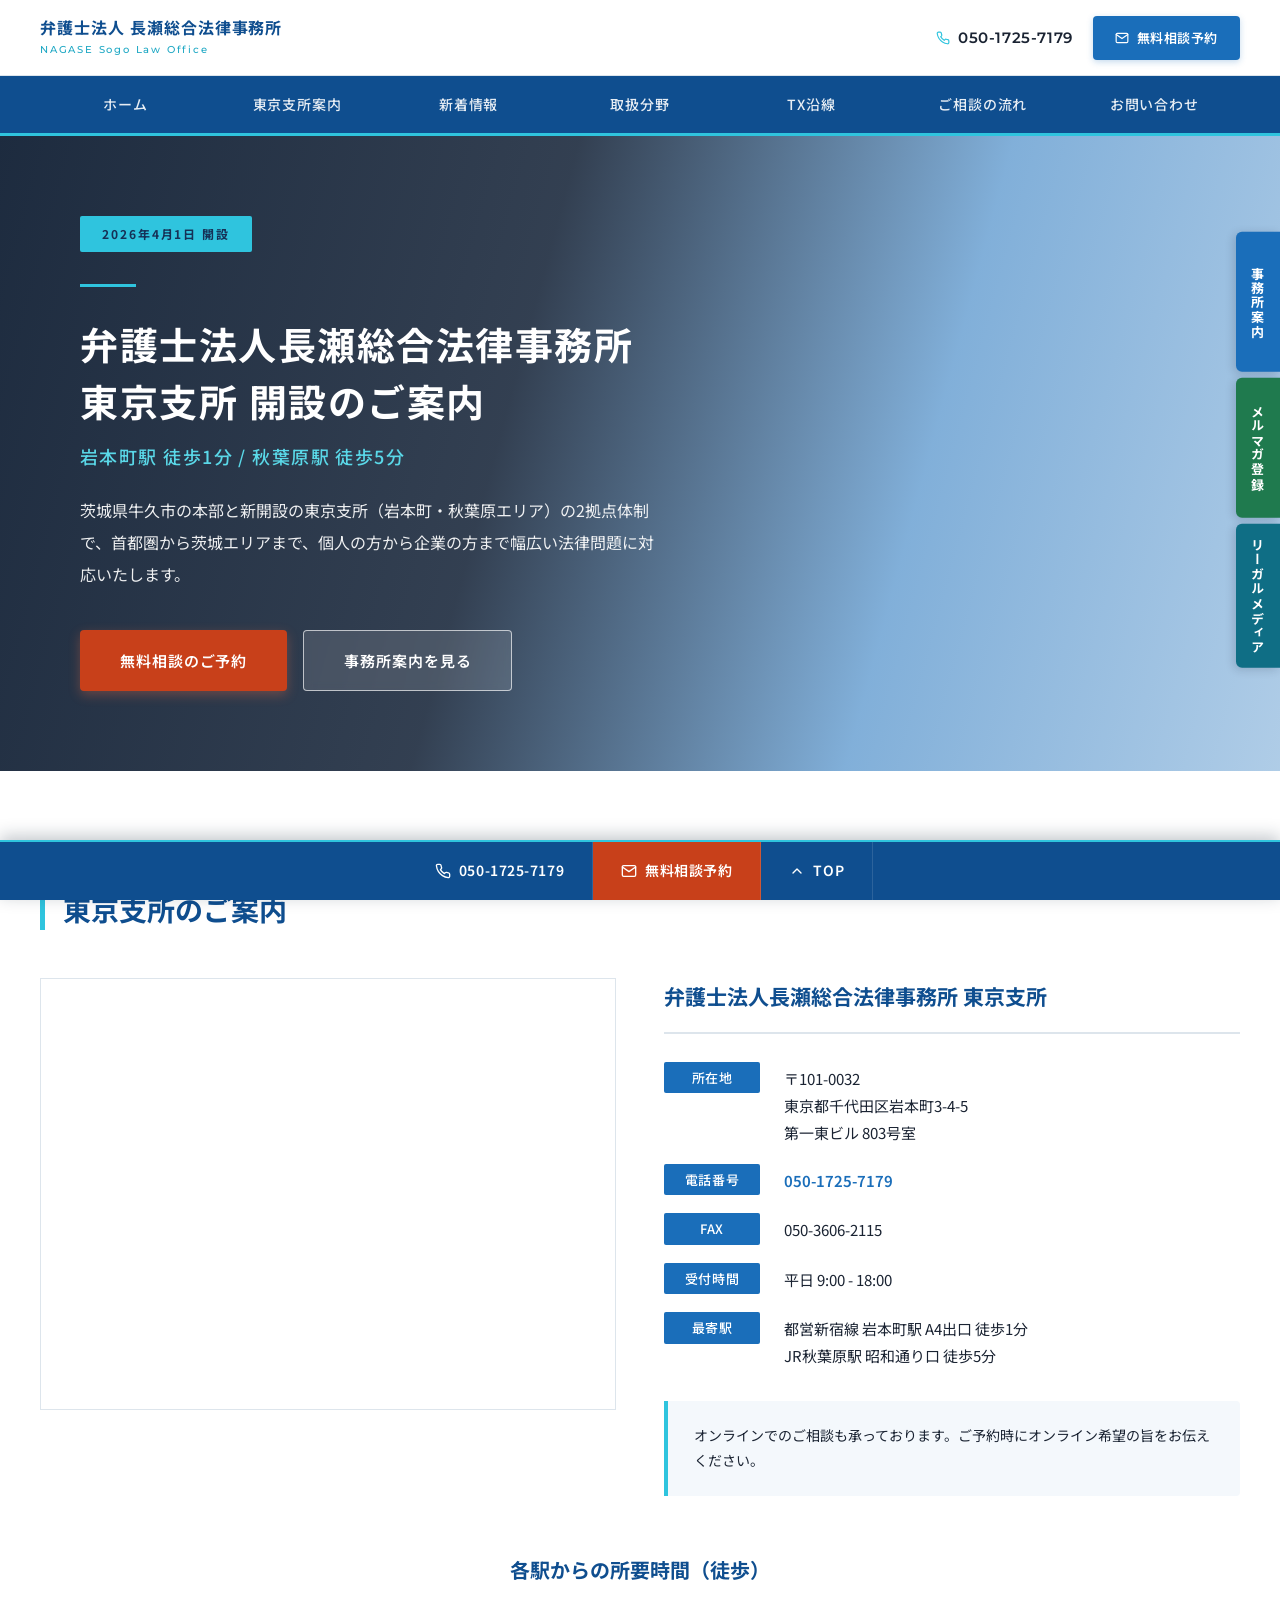
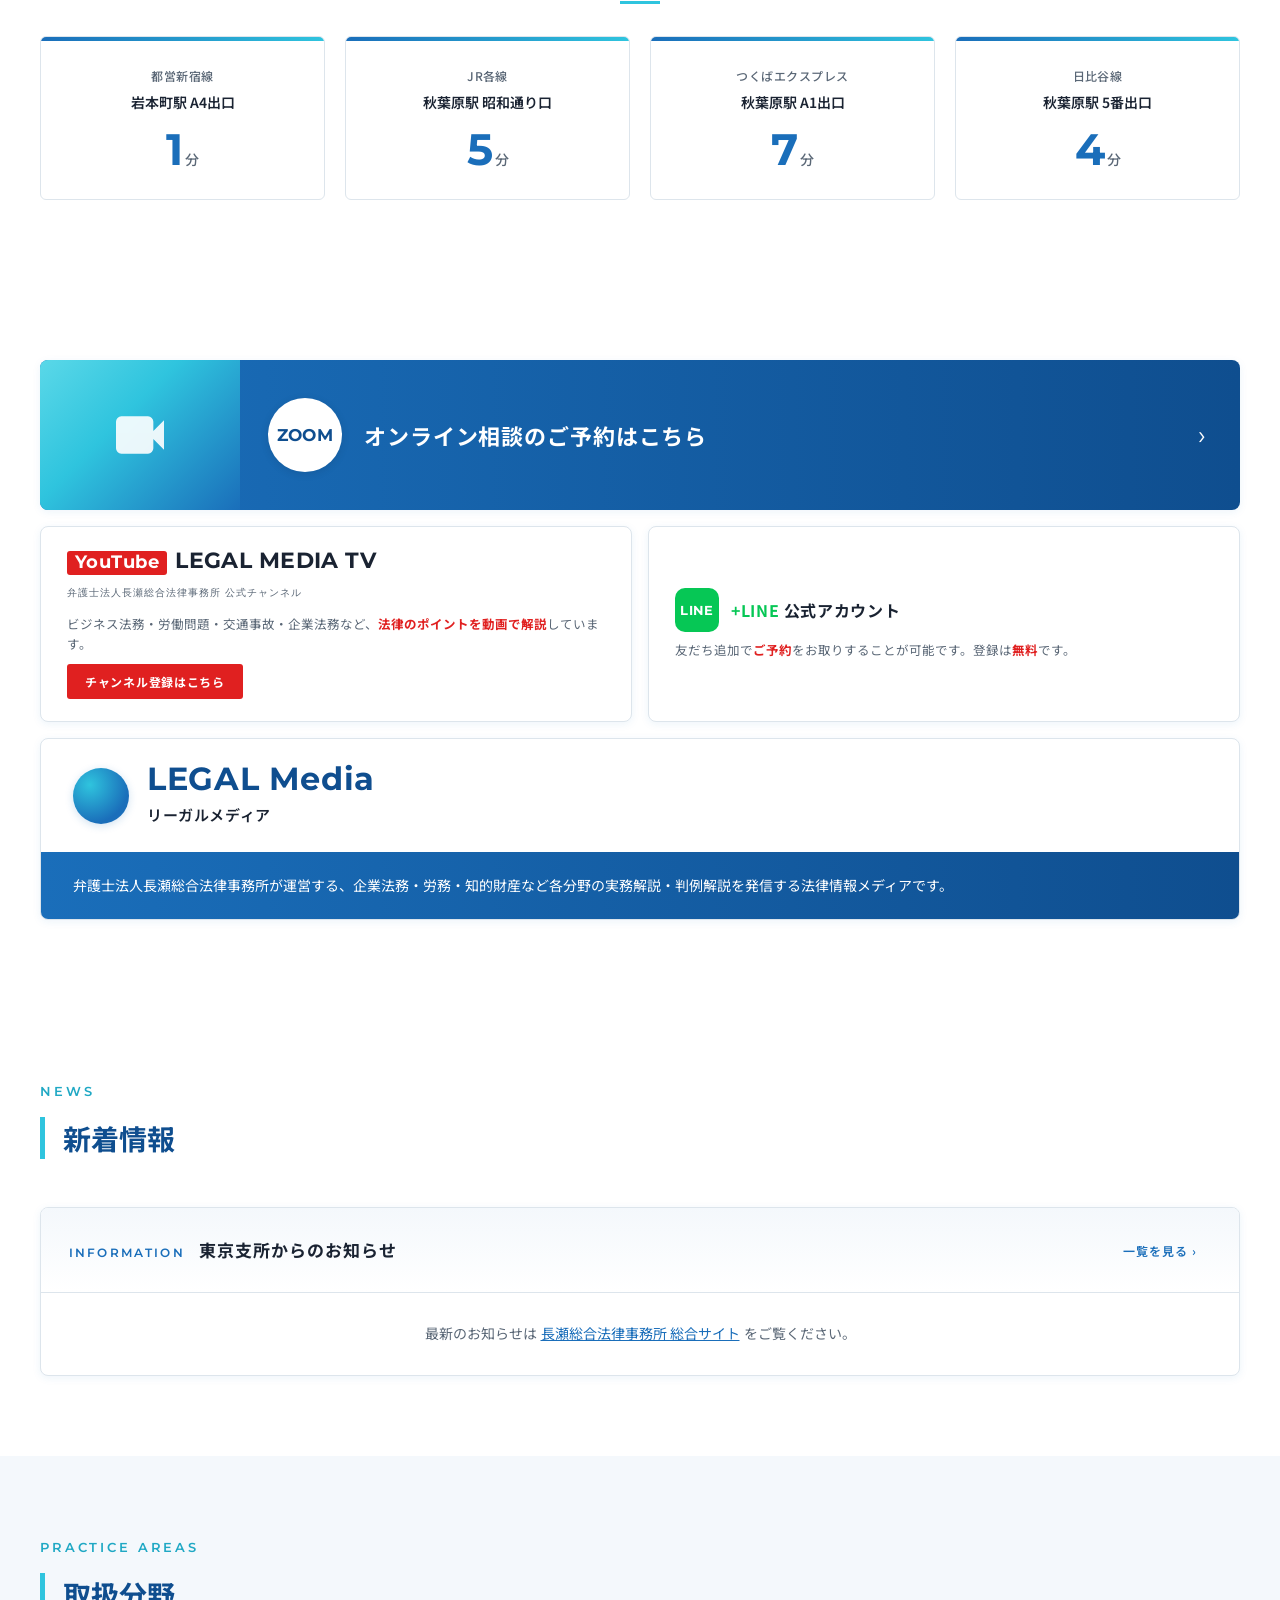
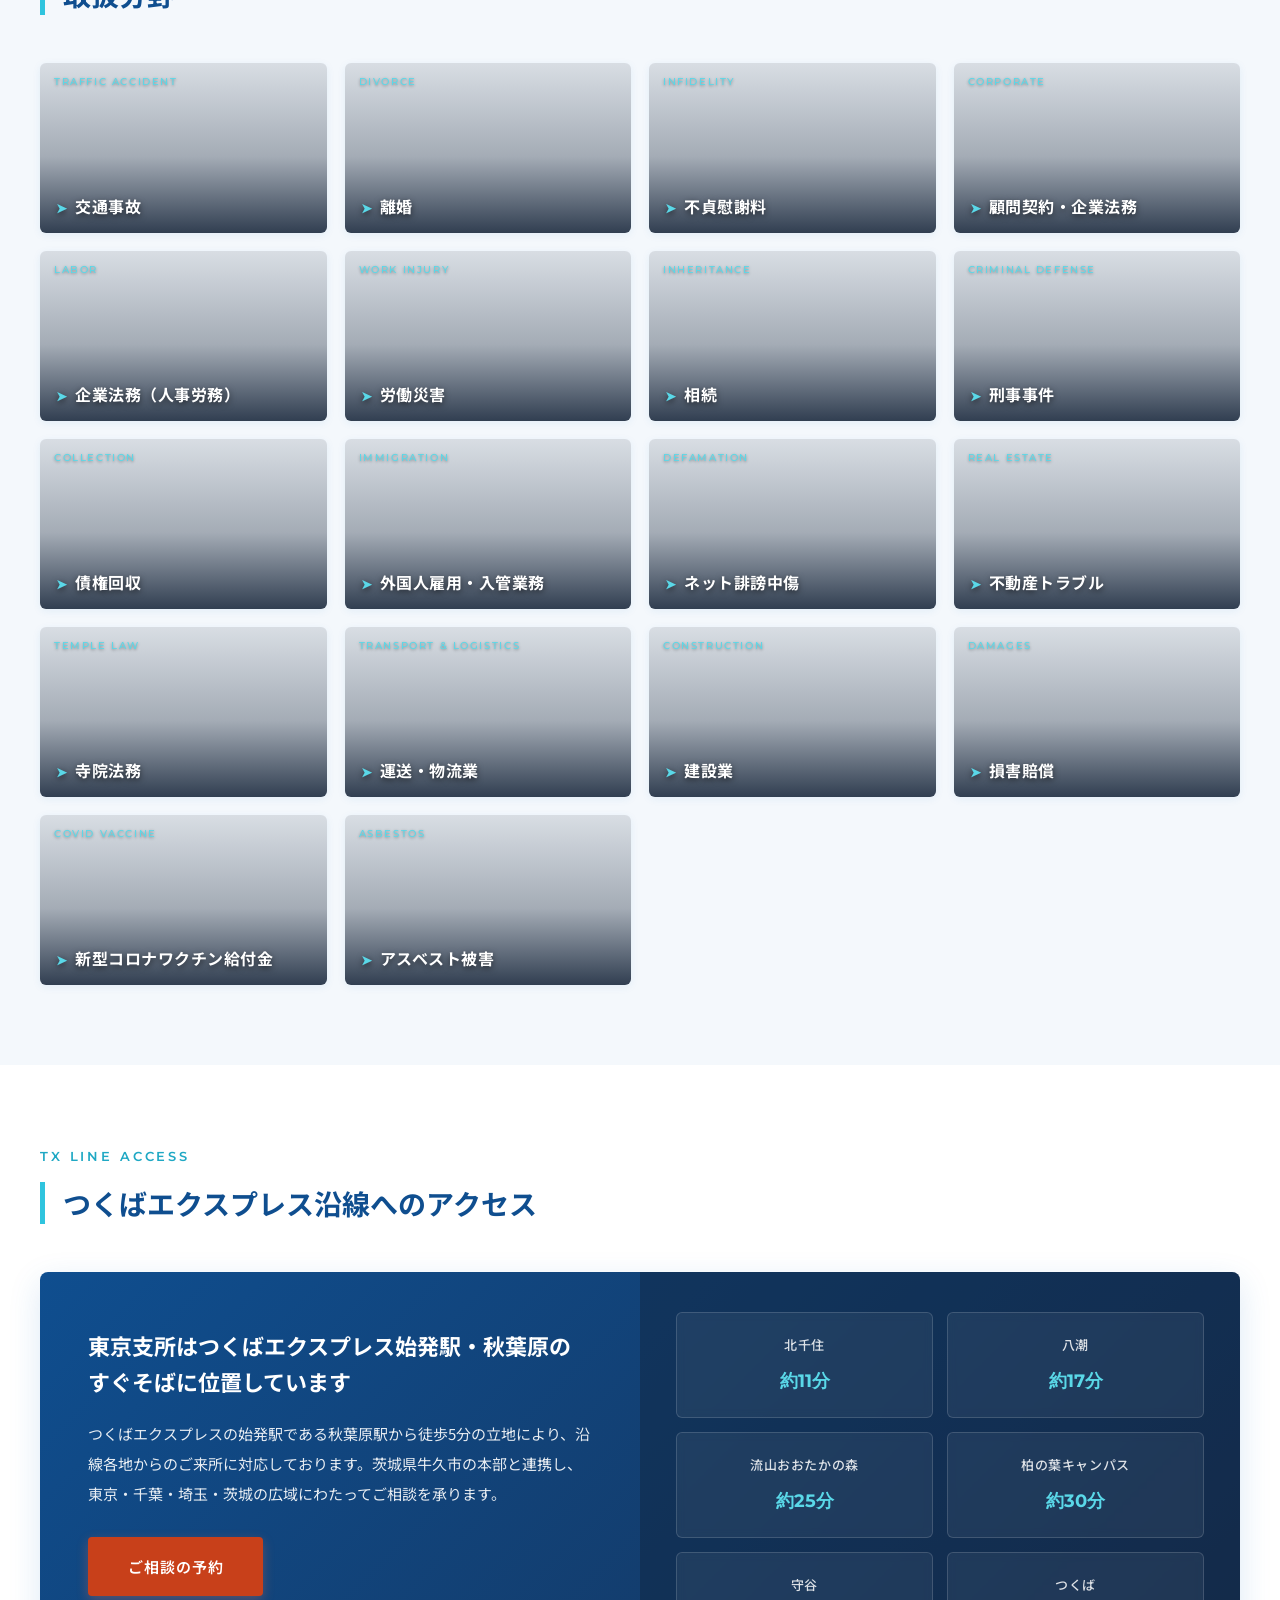
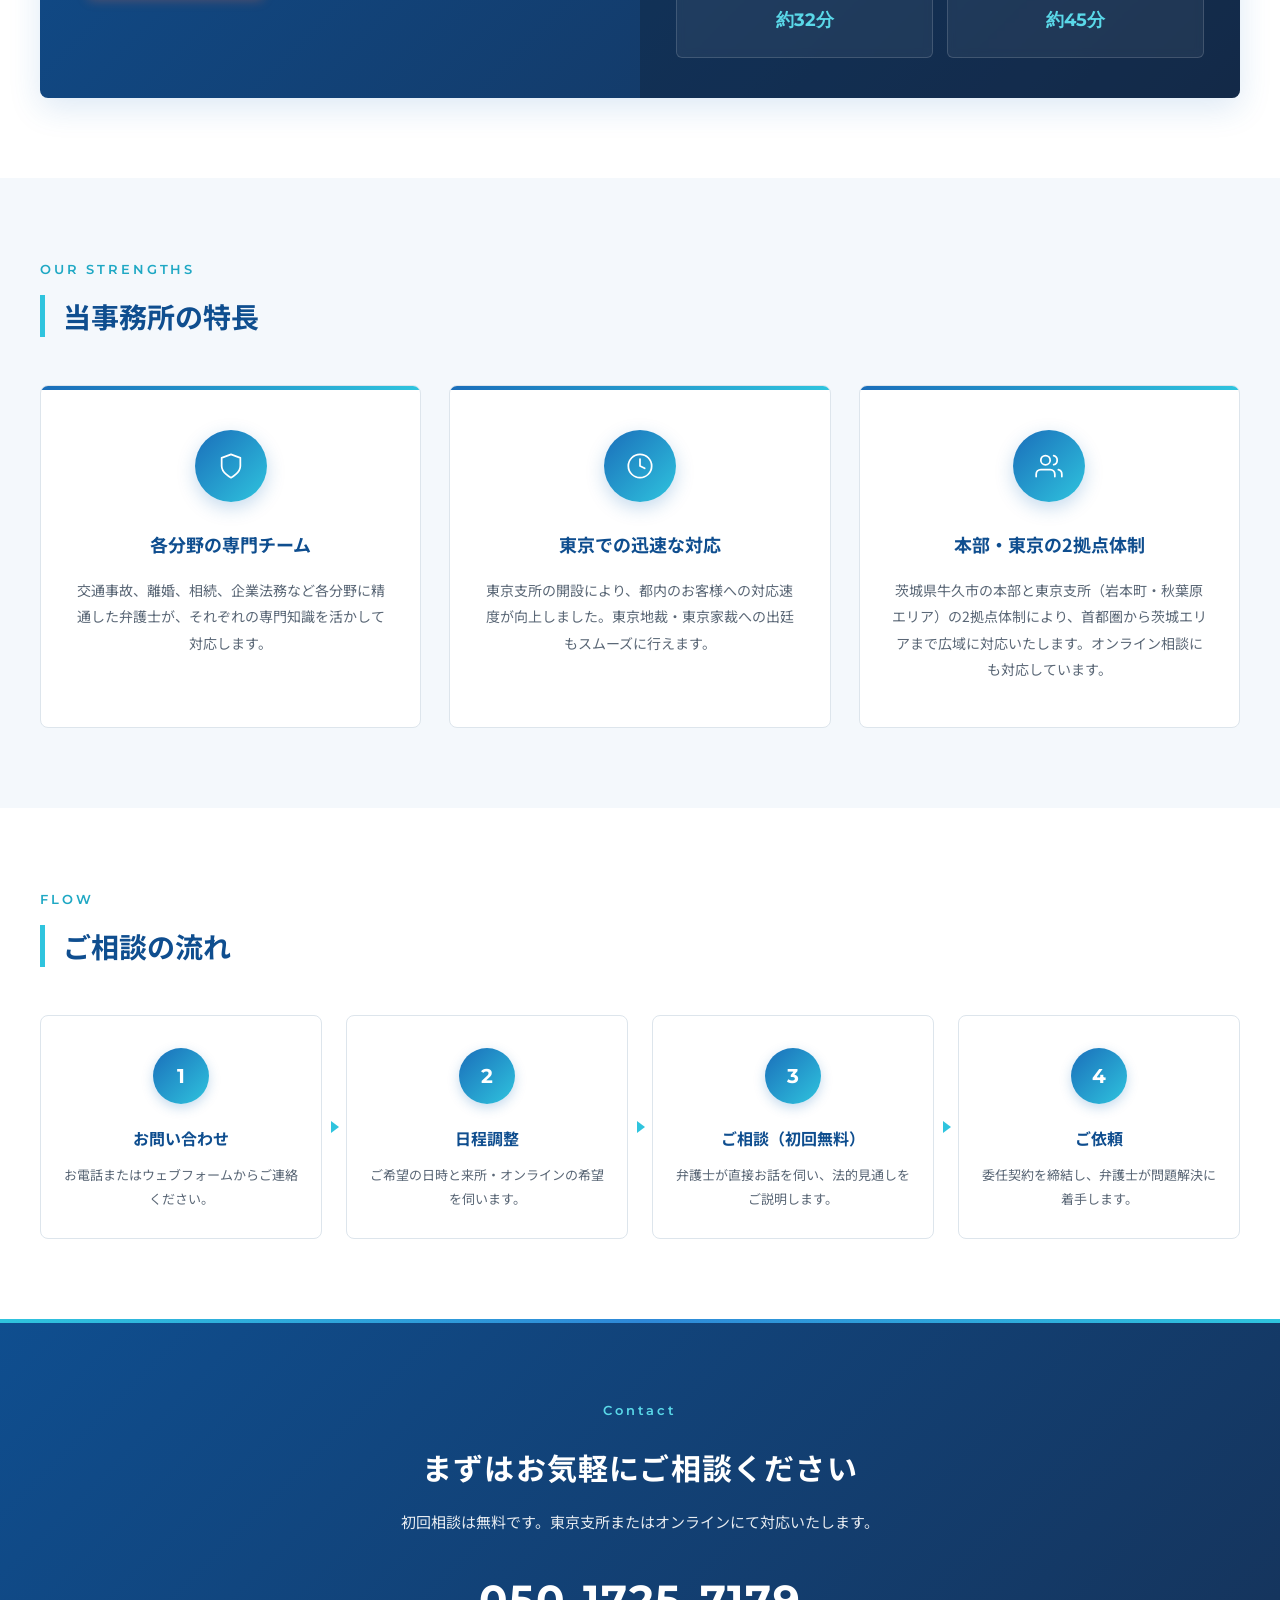
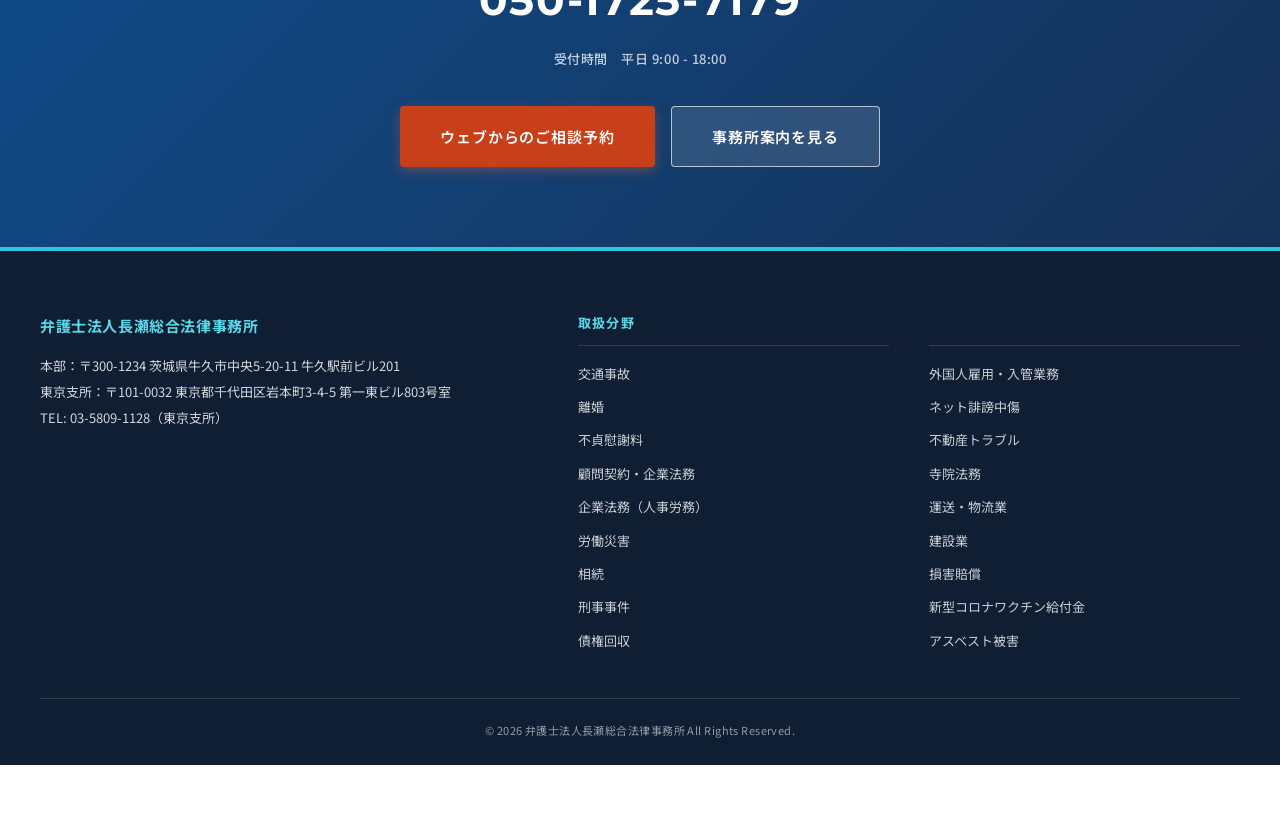
==== commit e896f402: "v9のLINE修正した時点に戻した" ====
--- a/index.html
+++ b/index.html
@@ -1372,7 +1372,7 @@
                 <p class="ngs-promo-line-title"><b>+LINE</b> 公式アカウント</p>
               </div>
               <p class="ngs-promo-line-desc">
-                友だち追加で、<b>最新の法律コラム・セミナー情報</b>をお届けします。登録は無料です。
+                友だち追加で<b>ご予約</b>をお取りすることが可能です。登録は<b>無料</b>です。
               </p>
             </div>
           </a>
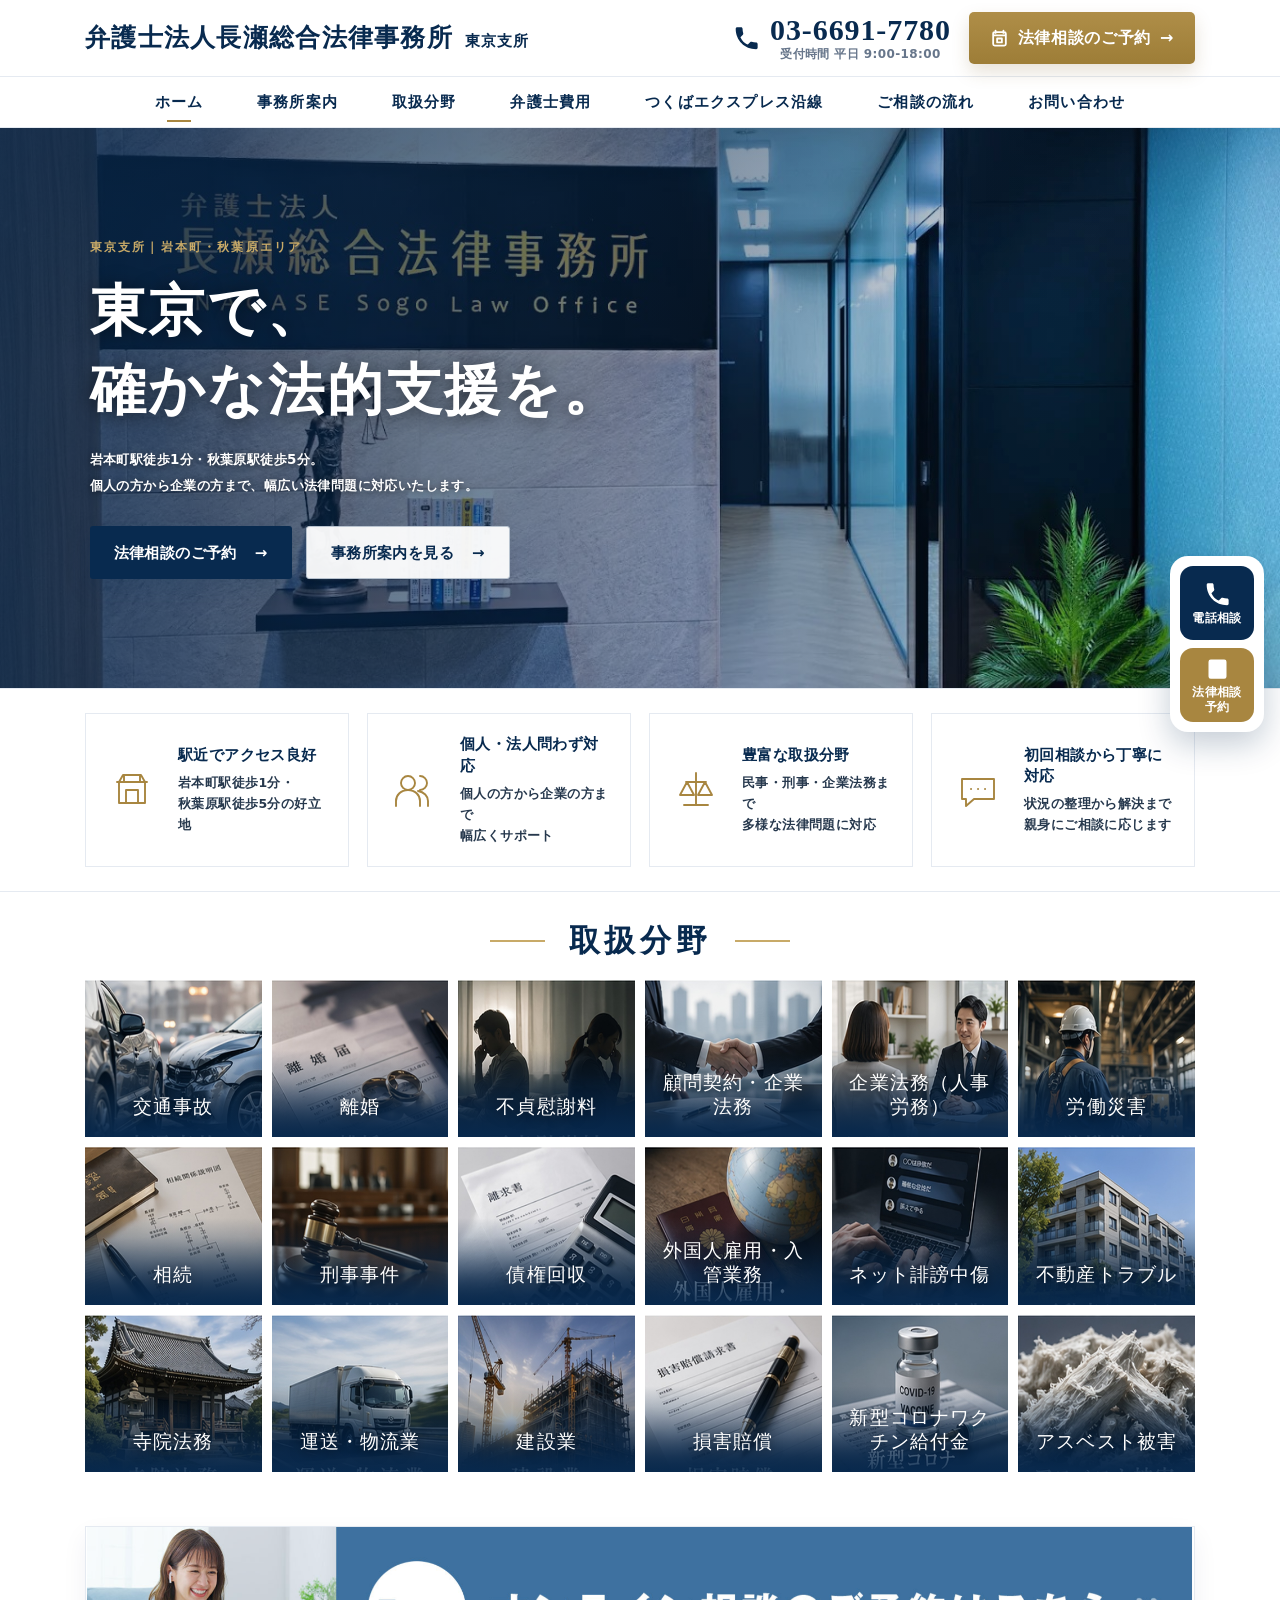
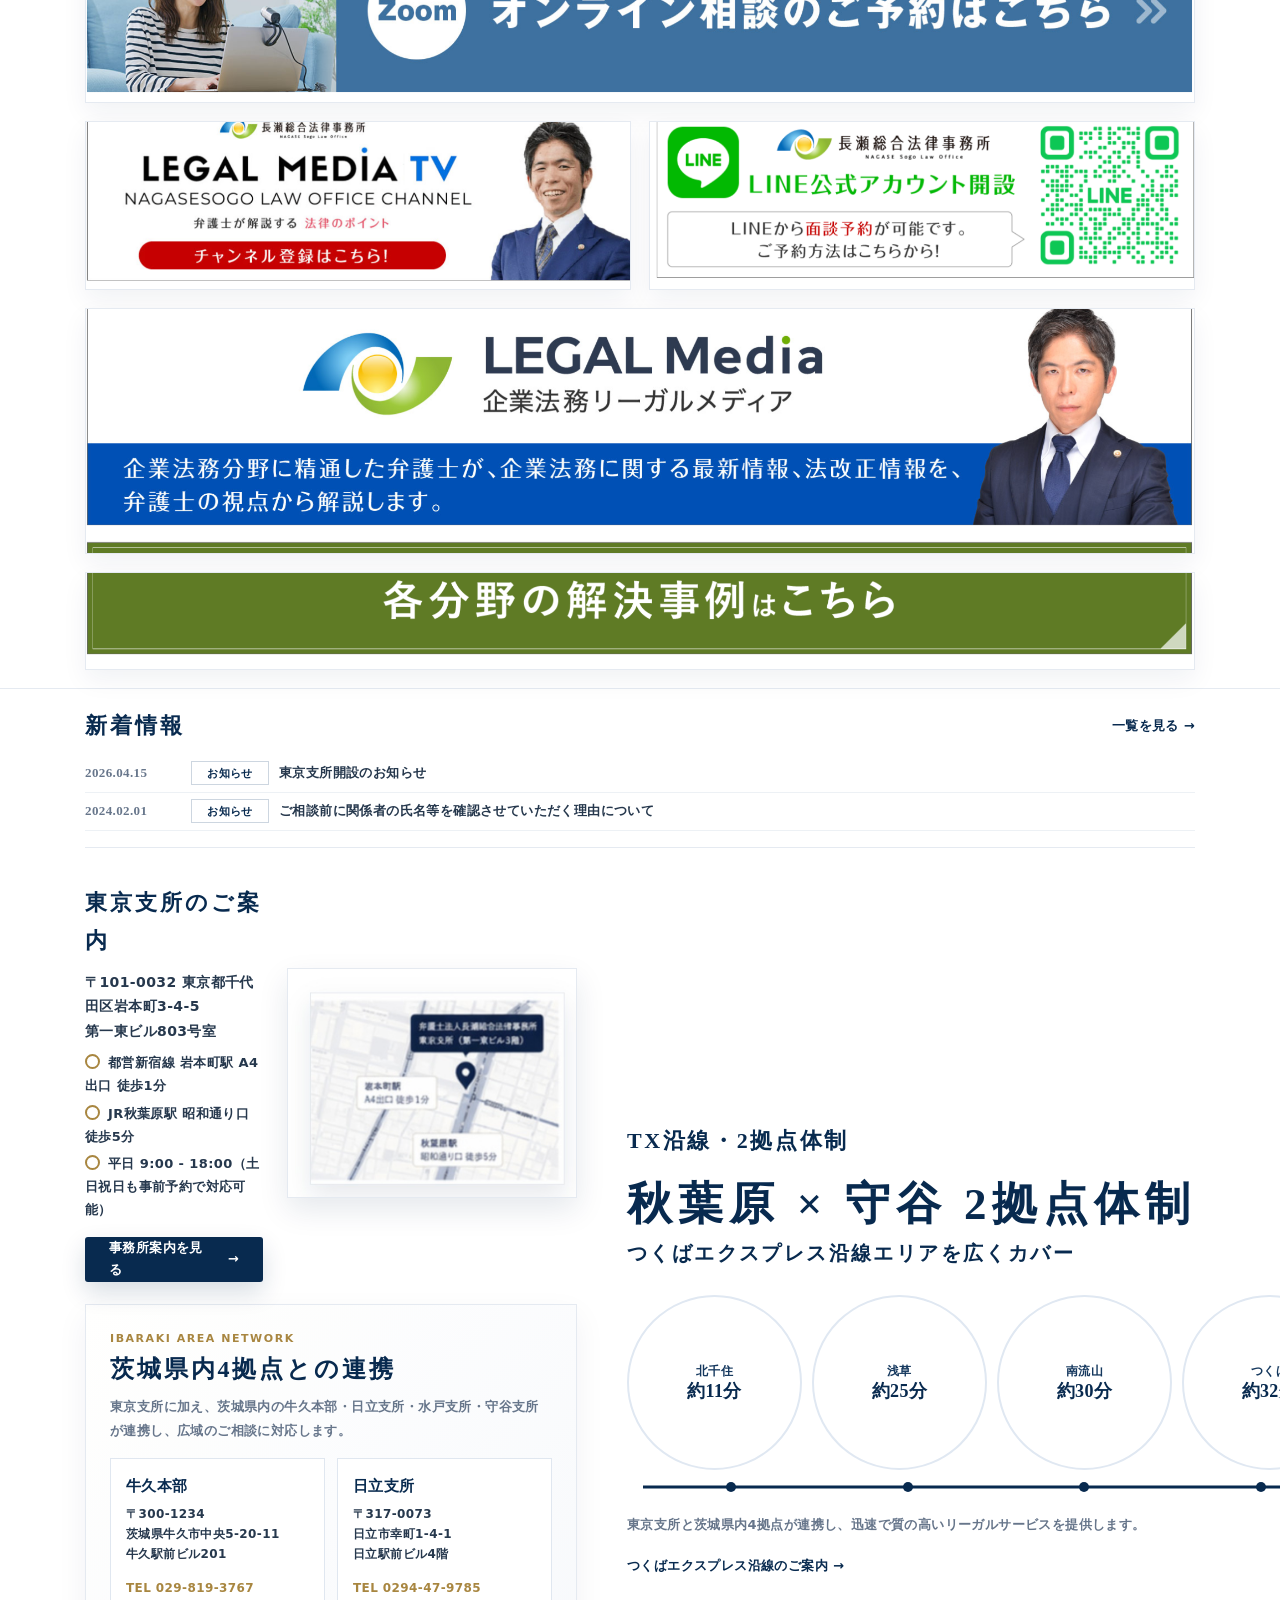
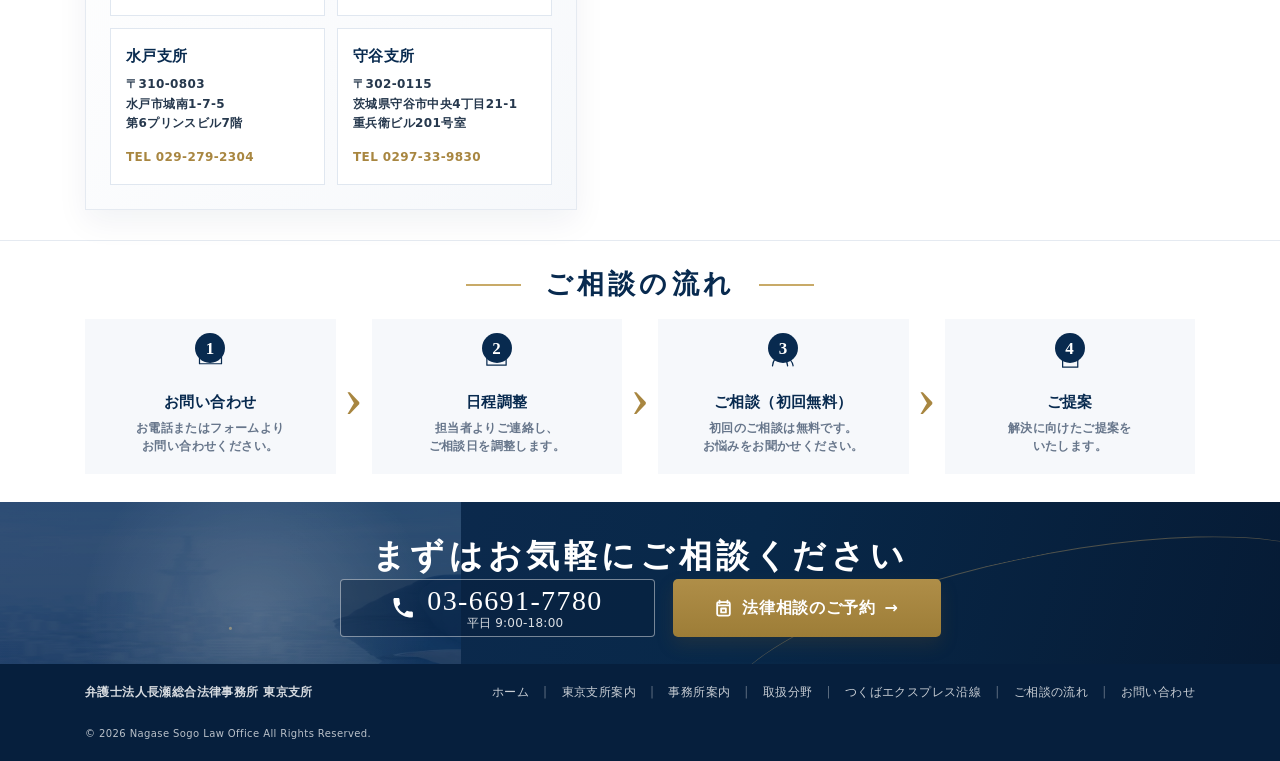
==== commit 6795686c: "Update contact details and images in index.html" ====
--- a/index.html
+++ b/index.html
@@ -1,1890 +1,366 @@
-<!DOCTYPE html>
+<!doctype html>
 <html lang="ja">
 <head>
-<meta charset="UTF-8">
-<meta name="viewport" content="width=device-width, initial-scale=1.0">
-<meta name="description" content="弁護士法人長瀬総合法律事務所 東京支所（2026年4月開設）。岩本町駅A4出口徒歩1分。茨城県牛久市の本部と東京支所の2拠点で、個人・企業の法律問題に対応いたします。">
-<meta name="theme-color" content="#0F4E8F">
-<title>東京支所開設のご案内 | 弁護士法人長瀬総合法律事務所</title>
-
-<!-- Canonical -->
-<link rel="canonical" href="https://nagasesogo.com/tokyo/">
-
-<!-- OGP (Open Graph Protocol) -->
-<meta property="og:type" content="website">
-<meta property="og:site_name" content="弁護士法人長瀬総合法律事務所">
-<meta property="og:title" content="東京支所開設のご案内 | 弁護士法人長瀬総合法律事務所">
-<meta property="og:description" content="2026年4月1日、東京都千代田区岩本町に東京支所を開設しました。岩本町駅A4出口徒歩1分、秋葉原駅徒歩5分。茨城県牛久市の本部と東京支所の2拠点で、個人・企業の法律問題に対応いたします。">
-<meta property="og:url" content="https://nagasesogo.com/tokyo/">
-<meta property="og:locale" content="ja_JP">
-<!-- 公開前に 1200x630px の実画像に差し替えてください -->
-<meta property="og:image" content="https://nagasesogo.com/ogp/tokyo-branch.jpg">
-<meta property="og:image:secure_url" content="https://nagasesogo.com/ogp/tokyo-branch.jpg">
-<meta property="og:image:type" content="image/jpeg">
-<meta property="og:image:width" content="1200">
-<meta property="og:image:height" content="630">
-<meta property="og:image:alt" content="弁護士法人長瀬総合法律事務所 東京支所 外観">
-
-<!-- Twitter Card -->
-<meta name="twitter:card" content="summary_large_image">
-<meta name="twitter:title" content="東京支所開設のご案内 | 弁護士法人長瀬総合法律事務所">
-<meta name="twitter:description" content="2026年4月1日、東京都千代田区岩本町に東京支所を開設しました。本部と東京の2拠点で幅広い法律問題に対応します。">
-<meta name="twitter:image" content="https://nagasesogo.com/ogp/tokyo-branch.jpg">
-<meta name="twitter:image:alt" content="弁護士法人長瀬総合法律事務所 東京支所 外観">
-
-<!-- Structured Data (LegalService) -->
-<script type="application/ld+json">
-{
-  "@context":"https://schema.org",
-  "@type":"LegalService",
-  "name":"弁護士法人長瀬総合法律事務所 東京支所",
-  "parentOrganization":{
-    "@type":"LegalService",
-    "name":"弁護士法人長瀬総合法律事務所",
-    "url":"https://nagasesogo.com/"
-  },
-  "url":"https://nagasesogo.com/tokyo/",
-  "telephone":"+81-3-5809-1128",
-  "faxNumber":"+81-50-3606-2115",
-  "address":{
-    "@type":"PostalAddress",
-    "streetAddress":"岩本町3-4-5 第一東ビル803号室",
-    "addressLocality":"千代田区",
-    "addressRegion":"東京都",
-    "postalCode":"101-0032",
-    "addressCountry":"JP"
-  },
-  "openingHoursSpecification":[{
-    "@type":"OpeningHoursSpecification",
-    "dayOfWeek":["Monday","Tuesday","Wednesday","Thursday","Friday"],
-    "opens":"09:00","closes":"18:00"
-  }],
-  "areaServed":["東京都","千葉県","埼玉県","茨城県","神奈川県"]
-}
-</script>
-
-<link rel="preconnect" href="https://fonts.googleapis.com">
-<link rel="preconnect" href="https://fonts.gstatic.com" crossorigin>
-<!-- Google Fonts 読込（display=swap によりフォント置換中も文字表示を継続し CLS/FOIT を抑制） -->
-<link href="https://fonts.googleapis.com/css2?family=Noto+Sans+JP:wght@400;500;600;700&family=Noto+Serif+JP:wght@400;600;700&family=Montserrat:wght@500;600;700&display=swap" rel="stylesheet">
-<style>
-/*
- * ================================================
- *  弁護士法人長瀬総合法律事務所 東京支所 LP  v9
- *  Legal Media inspired — White × Blue/Teal
- *  v9: 3軸監査適用（WCAG 2.1 AA / デザイン批評 / デザインシステム）
- *   - コントラスト比 4.5:1 以上を全テキスト要素で確保
- *   - タップターゲット 44×44px 以上
- *   - デザイントークンを整理（未使用のゴールド系を削除）
- *   - 状態色（success / teal-deep）をセマンティックに定義
- *  WordPress互換: 全クラスに ngs- プレフィックス
- * ================================================
- */
-*,*::before,*::after{box-sizing:border-box;margin:0;padding:0}
-
-/* ===== フォント読込戦略（font-display:swap の明示 + メトリクス上書きによる CLS 抑制） ===== */
-@font-face{
-  font-family:"Noto Sans JP Fallback";
-  font-display:swap;
-  src:local("Hiragino Kaku Gothic ProN"),local("Yu Gothic Medium"),local("Meiryo"),local("sans-serif");
-  size-adjust:107%;
-  ascent-override:90%;
-  descent-override:22%;
-  line-gap-override:0%;
-}
-@font-face{
-  font-family:"Noto Serif JP Fallback";
-  font-display:swap;
-  src:local("Yu Mincho"),local("YuMincho"),local("Hiragino Mincho ProN"),local("serif");
-  size-adjust:110%;
-  ascent-override:88%;
-  descent-override:22%;
-  line-gap-override:0%;
-}
-@font-face{
-  font-family:"Montserrat Fallback";
-  font-display:swap;
-  src:local("Helvetica Neue"),local("Arial"),local("sans-serif");
-  size-adjust:105%;
-  ascent-override:93%;
-  descent-override:22%;
-  line-gap-override:0%;
-}
-
-:root{
-  /* --- ブランドカラー（青・ティール系） --- */
-  --color-primary:#1A6EBA;
-  --color-primary-dark:#0F4E8F;
-  --color-primary-light:#2E88D8;
-  --color-accent:#2FC4DE;
-  --color-accent-light:#5AD8E8;
-  --color-accent-dark:#1FA8C4;
-  --color-teal-deep:#0F6E85;       /* 白文字に対しコントラスト5:1以上（バッジ等の塗り用） */
-
-  /* --- ステータスカラー（セマンティック） --- */
-  --color-success:#1F7A4E;          /* セミナー・メルマガ導線用（白文字で4.7:1） */
-  --color-success-dark:#165538;
-  --color-cta-mail:#C8401A;         /* 暖色CTA用（白文字で5:1） */
-  --color-cta-mail-dark:#9C2F0F;
-
-  /* --- テキスト・背景・境界 --- */
-  --color-text:#1a2332;
-  --color-text-light:#5a6776;       /* 白背景で5.4:1（通常テキスト適合） */
-  --color-bg:#ffffff;
-  --color-bg-alt:#f4f8fc;
-  --color-border:#dde5ec;
-  --color-dark:#0F1E33;
-  --color-navy:#163156;
-
-  /* --- タイポグラフィ --- */
-  --f-sans:"Noto Sans JP","Noto Sans JP Fallback","Hiragino Kaku Gothic ProN","Yu Gothic Medium","Meiryo",sans-serif;
-  --f-serif:"Noto Serif JP","Noto Serif JP Fallback","Yu Mincho","Hiragino Mincho ProN",serif;
-  --f-en:"Montserrat","Montserrat Fallback","Helvetica Neue","Arial",sans-serif;
-
-  /* --- レイアウト --- */
-  --w-max:1200px;
-  --transition:all .3s ease;
-
-  /* --- スペーシングトークン（半固定） --- */
-  --space-1:4px;  --space-2:8px;  --space-3:12px; --space-4:16px;
-  --space-5:20px; --space-6:24px; --space-8:32px; --space-10:40px;
-  --space-12:48px;--space-16:64px;--space-20:80px;
-
-  /* --- 角丸トークン --- */
-  --radius-sm:2px; --radius-md:4px; --radius-lg:6px; --radius-xl:8px;
-
-  /* --- シャドウ --- */
-  --shadow-sm:0 2px 8px rgba(26,110,186,.08);
-  --shadow-md:0 4px 16px rgba(26,110,186,.12);
-  --shadow-lg:0 10px 32px rgba(26,110,186,.15);
-
-  /* --- タップ最小サイズ --- */
-  --tap-min:44px;
-}
-
-/* ===== BASE ===== */
-.ngs-lp{
-  font-family:var(--f-sans);
-  color:var(--color-text);
-  font-size:16px;
-  line-height:1.8;
-  background:var(--color-bg);
-  -webkit-font-smoothing:antialiased;
-  overflow-x:hidden;
-}
-.ngs-lp img{max-width:100%;height:auto;display:block}
-.ngs-lp a{color:var(--color-primary);text-decoration:none;transition:color .2s}
-.ngs-lp a:hover{color:var(--color-primary-dark)}
-.ngs-lp a:focus-visible{outline:3px solid var(--color-primary);outline-offset:3px;border-radius:2px}
-.ngs-skip{position:absolute;top:-100%;left:16px;background:var(--color-primary);color:#fff;padding:12px 24px;z-index:1000;font-size:13px;border-radius:0 0 4px 4px}
-.ngs-skip:focus{top:0;color:#fff}
-
-/* ===== HEADER ===== */
-.ngs-header{
-  background:#ffffff;
-  padding:0 40px;
-  height:76px;
-  display:flex;
-  align-items:center;
-  justify-content:space-between;
-  position:sticky;
-  top:0;
-  z-index:100;
-  border-bottom:1px solid var(--color-border);
-  box-shadow:0 1px 0 rgba(26,110,186,.04);
-}
-.ngs-header-inner{max-width:var(--w-max);margin:0 auto;width:100%;display:flex;align-items:center;justify-content:space-between}
-.ngs-logo{display:flex;align-items:center;gap:16px}
-.ngs-logo-text{
-  font-family:var(--f-sans);
-  font-size:16px;
-  font-weight:700;
-  color:var(--color-primary-dark);
-  letter-spacing:.06em;
-  line-height:1.4;
-}
-.ngs-logo-en{
-  display:block;
-  font-family:var(--f-en);
-  font-size:10px;
-  font-weight:500;
-  color:var(--color-accent-dark);
-  letter-spacing:.18em;
-  margin-top:3px;
-}
-.ngs-header-right{display:flex;align-items:center;gap:20px}
-.ngs-header-tel{
-  display:flex;align-items:center;gap:8px;
-  color:var(--color-text);
-  font-size:15px;font-weight:600;
-  font-family:var(--f-en);
-  letter-spacing:.04em;
-}
-.ngs-header-tel a{color:var(--color-text)}
-.ngs-header-tel a:hover{color:var(--color-primary)}
-.ngs-header-tel svg{color:var(--color-accent);flex-shrink:0}
-.ngs-header-cta,
-.ngs-lp a.ngs-header-cta{
-  display:inline-flex;align-items:center;justify-content:center;gap:8px;
-  background:var(--color-primary);color:#ffffff;
-  padding:0 22px;border-radius:4px;
-  min-height:44px;
-  font-size:13px;font-weight:600;
-  text-decoration:none;
-  transition:var(--transition);
-  letter-spacing:.04em;
-  box-shadow:0 2px 6px rgba(26,110,186,.25);
-}
-.ngs-header-cta:hover,
-.ngs-lp a.ngs-header-cta:hover{background:var(--color-primary-dark);color:#ffffff;box-shadow:0 4px 12px rgba(26,110,186,.35)}
-
-/* ===== GLOBAL NAV ===== */
-.ngs-gnav{
-  background:var(--color-primary-dark);
-  padding:0;
-  border-bottom:3px solid var(--color-accent);
-}
-.ngs-gnav-inner{
-  max-width:var(--w-max);
-  margin:0 auto;
-  display:flex;
-  align-items:stretch;
-}
-.ngs-gnav-item{
-  flex:1;
-  text-align:center;
-}
-.ngs-gnav-item a{
-  display:block;
-  color:rgba(255,255,255,.9);
-  font-size:14px;
-  font-weight:500;
-  padding:16px 8px;
-  text-decoration:none;
-  letter-spacing:.06em;
-  transition:var(--transition);
-  border-bottom:3px solid transparent;
-  margin-bottom:-3px;
-}
-.ngs-gnav-item a:hover{color:#fff;border-bottom-color:var(--color-accent);background:rgba(47,196,222,.12)}
-.ngs-gnav-item a:focus-visible{outline:3px solid var(--color-accent);outline-offset:-3px}
-
-/* ===== SECTION COMMON ===== */
-.ngs-section{padding:80px 20px}
-.ngs-section-alt{background:var(--color-bg-alt)}
-.ngs-inner{max-width:var(--w-max);margin:0 auto}
-
-.ngs-section-label{
-  display:block;
-  font-family:var(--f-en);
-  font-size:13px;
-  font-weight:600;
-  color:var(--color-accent-dark);
-  letter-spacing:.22em;
-  text-transform:uppercase;
-  margin-bottom:14px;
-}
-.ngs-section-heading{
-  font-family:var(--f-sans);
-  font-size:28px;
-  font-weight:700;
-  color:var(--color-primary-dark);
-  line-height:1.5;
-  margin-bottom:48px;
-  position:relative;
-  padding-left:18px;
-  border-left:5px solid var(--color-accent);
-}
-.ngs-section-heading::after{display:none}
-
-/* ===== HERO ===== */
-.ngs-hero{
-  position:relative;
-  min-height:600px;
-  display:flex;
-  align-items:center;
-  overflow:hidden;
-}
-.ngs-hero-bg{
-  position:absolute;top:0;left:0;right:0;bottom:0;
-  background:url('2024-09-22.webp') center center / cover no-repeat;
-}
-.ngs-hero-bg::after{
-  content:"";
-  position:absolute;top:0;left:0;right:0;bottom:0;
-  background:linear-gradient(
-    105deg,
-    rgba(15,30,51,.94) 0%,
-    rgba(15,30,51,.85) 40%,
-    rgba(26,110,186,.55) 70%,
-    rgba(26,110,186,.35) 100%
-  );
-}
-.ngs-hero-inner{
-  max-width:var(--w-max);
-  margin:0 auto;
-  padding:80px 40px;
-  position:relative;
-  z-index:1;
-  width:100%;
-}
-.ngs-hero-badge{
-  display:inline-block;
-  font-size:12px;
-  font-weight:700;
-  letter-spacing:.16em;
-  color:var(--color-navy);
-  background:var(--color-accent);
-  padding:7px 22px;
-  border-radius:2px;
-  margin-bottom:32px;
-}
-.ngs-hero h1{
-  font-family:var(--f-sans);
-  font-size:38px;
-  font-weight:700;
-  line-height:1.5;
-  letter-spacing:.04em;
-  color:#ffffff;
-  margin-bottom:24px;
-}
-.ngs-hero h1 span{
-  display:block;
-  font-size:18px;
-  font-weight:500;
-  color:var(--color-accent-light);
-  letter-spacing:.08em;
-  margin-top:14px;
-}
-.ngs-hero-lead{
-  font-size:16px;
-  line-height:2;
-  color:rgba(255,255,255,.92);
-  max-width:580px;
-  margin-bottom:40px;
-  font-weight:400;
-}
-.ngs-hero-btns{display:flex;gap:16px;flex-wrap:wrap}
-.ngs-hero-line{
-  width:56px;height:3px;
-  background:var(--color-accent);
-  margin-bottom:28px;
-}
-
-/* ===== BUTTONS ===== */
-.ngs-btn{
-  display:inline-flex;align-items:center;justify-content:center;
-  padding:16px 40px;
-  font-size:15px;font-weight:600;
-  border-radius:4px;
-  letter-spacing:.06em;
-  cursor:pointer;border:none;
-  transition:var(--transition);
-  text-decoration:none;
-  min-height:52px;
-}
-.ngs-btn-primary,
-.ngs-lp a.ngs-btn-primary{background:var(--color-cta-mail);color:#ffffff;box-shadow:0 4px 12px rgba(255,112,67,.3)}
-.ngs-btn-primary:hover,
-.ngs-lp a.ngs-btn-primary:hover{background:var(--color-cta-mail-dark);color:#ffffff;box-shadow:0 6px 18px rgba(255,112,67,.4);transform:translateY(-2px)}
-.ngs-btn-mail,
-.ngs-lp a.ngs-btn-mail{background:var(--color-cta-mail);color:#ffffff;box-shadow:0 4px 12px rgba(255,112,67,.3)}
-.ngs-btn-mail:hover,
-.ngs-lp a.ngs-btn-mail:hover{background:var(--color-cta-mail-dark);color:#ffffff;box-shadow:0 6px 18px rgba(255,112,67,.4);transform:translateY(-2px)}
-.ngs-btn-ghost,
-.ngs-lp a.ngs-btn-ghost{background:rgba(255,255,255,.12);color:#ffffff;border:1.5px solid rgba(255,255,255,.65);backdrop-filter:blur(4px)}
-.ngs-btn-ghost:hover,
-.ngs-lp a.ngs-btn-ghost:hover{border-color:#ffffff;background:rgba(255,255,255,.22);color:#ffffff}
-.ngs-btn-blue,
-.ngs-lp a.ngs-btn-blue{background:var(--color-primary);color:#ffffff;box-shadow:0 4px 12px rgba(26,110,186,.25)}
-.ngs-btn-blue:hover,
-.ngs-lp a.ngs-btn-blue:hover{background:var(--color-primary-dark);color:#ffffff;box-shadow:0 6px 18px rgba(26,110,186,.35);transform:translateY(-2px)}
-.ngs-btn-dark,
-.ngs-lp a.ngs-btn-dark{background:var(--color-primary-dark);color:#ffffff;border:1px solid var(--color-primary-dark)}
-.ngs-btn-dark:hover,
-.ngs-lp a.ngs-btn-dark:hover{background:var(--color-navy);border-color:var(--color-navy);color:#ffffff}
-
-/* ===== OFFICE INFO ===== */
-.ngs-office-grid{display:grid;grid-template-columns:1fr 1fr;gap:48px;align-items:start}
-.ngs-map-wrap{aspect-ratio:4/3;overflow:hidden;border:1px solid var(--color-border)}
-.ngs-map-wrap iframe{width:100%;height:100%;border:0}
-
-.ngs-office-name{
-  font-family:var(--f-sans);
-  font-size:21px;font-weight:700;color:var(--color-primary-dark);
-  margin-bottom:28px;padding-bottom:16px;
-  border-bottom:2px solid var(--color-border);
-}
-.ngs-dl{display:grid;grid-template-columns:96px 1fr;gap:18px 24px}
-.ngs-dl dt{font-size:13px;color:#ffffff;background:var(--color-primary);font-weight:500;padding:4px 10px;letter-spacing:.04em;text-align:center;border-radius:2px;height:fit-content}
-.ngs-dl dd{font-size:15px;color:var(--color-text);line-height:1.8;padding-top:3px}
-.ngs-dl dd a{color:var(--color-primary);font-weight:600}
-.ngs-dl dd a:hover{color:var(--color-primary-dark);text-decoration:underline}
-
-.ngs-callout{
-  background:var(--color-bg-alt);
-  border-left:4px solid var(--color-accent);
-  padding:22px 26px;
-  margin-top:32px;
-  font-size:14px;color:var(--color-text);line-height:1.8;
-  border-radius:0 4px 4px 0;
-}
-
-/* ===== ACCESS CARDS ===== */
-.ngs-access{margin-top:56px}
-.ngs-access h3{
-  font-family:var(--f-sans);
-  font-size:20px;font-weight:700;color:var(--color-primary-dark);
-  text-align:center;margin-bottom:32px;
-  position:relative;padding-bottom:16px;
-}
-.ngs-access h3::after{
-  content:"";position:absolute;bottom:0;left:50%;transform:translateX(-50%);
-  width:40px;height:3px;background:var(--color-accent);
-}
-.ngs-access-grid{display:grid;grid-template-columns:repeat(4,1fr);gap:20px}
-.ngs-access-card{
-  background:#fff;
-  border:1px solid var(--color-border);
-  border-radius:6px;
-  padding:28px 16px;
-  text-align:center;
-  transition:var(--transition);
-  position:relative;
-  overflow:hidden;
-}
-.ngs-access-card::before{
-  content:"";position:absolute;top:0;left:0;right:0;
-  height:4px;background:linear-gradient(90deg,var(--color-primary),var(--color-accent));
-}
-.ngs-access-card:hover{box-shadow:var(--shadow-md);transform:translateY(-3px);border-color:var(--color-accent)}
-.ngs-access-line{font-size:12px;color:var(--color-text-light);margin-bottom:4px;letter-spacing:.04em;font-weight:500}
-.ngs-access-station{font-size:14px;color:var(--color-text);font-weight:600;margin-bottom:12px}
-.ngs-access-time{font-size:44px;font-weight:700;color:var(--color-primary);line-height:1;font-family:var(--f-en)}
-.ngs-access-unit{font-size:14px;font-weight:500;color:var(--color-text-light);margin-left:2px;font-family:var(--f-sans)}
-
-/* ===== PRACTICE AREAS ===== */
-.ngs-practice-grid{display:grid;grid-template-columns:repeat(4,1fr);gap:18px}
-.ngs-practice-card{
-  display:block;
-  overflow:hidden;
-  transition:var(--transition);
-  text-decoration:none;
-  color:#fff;
-  position:relative;
-  border-radius:6px;
-  box-shadow:var(--shadow-sm);
-}
-.ngs-practice-card:hover{
-  box-shadow:var(--shadow-lg);
-  transform:translateY(-4px);
-  color:#fff;
-}
-.ngs-practice-card:hover .ngs-practice-banner::after{
-  opacity:.55;
-}
-.ngs-practice-card:hover .ngs-practice-banner svg{
-  transform:scale(1.1);
-}
-.ngs-practice-banner{
-  height:170px;
-  display:flex;
-  flex-direction:column;
-  align-items:center;
-  justify-content:center;
-  gap:12px;
-  position:relative;
-  overflow:hidden;
-}
-/* Bottom gradient overlay for text readability (blue tint) */
-.ngs-practice-banner::after{
-  content:"";position:absolute;bottom:0;left:0;right:0;
-  height:100%;
-  background:linear-gradient(to top,rgba(15,30,51,.85) 0%,rgba(15,30,51,.35) 45%,rgba(15,30,51,.12) 100%);
-  z-index:2;
-  transition:opacity .3s ease;
-}
-.ngs-practice-card:hover .ngs-practice-banner::after{
-  background:linear-gradient(to top,rgba(26,110,186,.78) 0%,rgba(26,110,186,.25) 50%,rgba(26,110,186,.05) 100%);
-}
-.ngs-practice-banner svg{display:none}
-.ngs-practice-card-name{
-  font-size:16px;
-  font-weight:700;
-  text-align:left;
-  padding:0 16px;
-  letter-spacing:.03em;
-  line-height:1.4;
-  position:absolute;
-  bottom:16px;
-  left:0;right:0;
-  z-index:3;
-  color:#fff;
-  text-shadow:0 2px 6px rgba(0,0,0,.6);
-}
-.ngs-practice-card-name::before{
-  content:"\27A4";
-  display:inline-block;
-  margin-right:8px;
-  font-size:13px;
-  color:var(--color-accent-light);
-  opacity:1;
-}
-.ngs-practice-card-sub{
-  font-size:10px;
-  font-weight:500;
-  letter-spacing:.16em;
-  color:var(--color-accent-light);
-  text-transform:uppercase;
-  position:absolute;
-  top:10px;left:14px;
-  z-index:3;
-  font-family:var(--f-en);
-  text-shadow:0 1px 3px rgba(0,0,0,.4);
-}
-/* Banner backgrounds — photo from Unsplash + overlay */
-.ngs-practice-banner{background-size:cover;background-position:center}
-.ngs-banner-traffic{background-image:url('https://images.unsplash.com/photo-1449965408869-eaa3f722e40d?w=480&h=280&fit=crop&auto=format&q=80')}
-.ngs-banner-divorce{background-image:url('https://images.unsplash.com/photo-1516585427167-9f4af9627e6c?w=480&h=280&fit=crop&auto=format')}
-.ngs-banner-infidelity{background-image:url('https://images.unsplash.com/photo-1589829545856-d10d557cf95f?w=480&h=280&fit=crop&auto=format')}
-.ngs-banner-corp{background-image:url('https://images.unsplash.com/photo-1486406146926-c627a92ad1ab?w=480&h=280&fit=crop&auto=format&q=80')}
-.ngs-banner-labor{background-image:url('https://images.unsplash.com/photo-1521737711867-e3b97375f902?w=480&h=280&fit=crop&auto=format')}
-.ngs-banner-labor-acc{background-image:url('https://images.unsplash.com/photo-1504307651254-35680f356dfd?w=480&h=280&fit=crop&auto=format')}
-.ngs-banner-inherit{background-image:url('https://images.unsplash.com/photo-1560518883-ce09059eeffa?w=480&h=280&fit=crop&auto=format')}
-.ngs-banner-criminal{background-image:url('https://images.unsplash.com/photo-1589994965851-a8f479c573a9?w=480&h=280&fit=crop&auto=format')}
-.ngs-banner-collection{background-image:url('https://images.unsplash.com/photo-1554224155-6726b3ff858f?w=480&h=280&fit=crop&auto=format&q=80')}
-.ngs-banner-immigration{background-image:url('https://images.unsplash.com/photo-1526778548025-fa2f459cd5c1?w=480&h=280&fit=crop&auto=format')}
-.ngs-banner-defame{background-image:url('https://images.unsplash.com/photo-1461685265823-f8d5d0b08b9b?w=480&h=280&fit=crop&auto=format')}
-.ngs-banner-realestate{background-image:url('https://images.unsplash.com/photo-1560185127-6ed189bf02f4?w=480&h=280&fit=crop&auto=format')}
-.ngs-banner-temple{background-image:url('https://images.unsplash.com/photo-1545569341-9eb8b30979d9?w=480&h=280&fit=crop&auto=format')}
-.ngs-banner-transport{background-image:url('https://images.unsplash.com/photo-1519003722824-194d4455a60c?w=480&h=280&fit=crop&auto=format')}
-.ngs-banner-construction{background-image:url('https://images.unsplash.com/photo-1504307651254-35680f356dfd?w=480&h=280&fit=crop&auto=format&q=80')}
-.ngs-banner-damages{background-image:url('https://images.unsplash.com/photo-1450101499163-c8848c66ca85?w=480&h=280&fit=crop&auto=format&q=80')}
-.ngs-banner-covid{background-image:url('https://images.unsplash.com/photo-1584308666744-24d5c474f2ae?w=480&h=280&fit=crop&auto=format')}
-.ngs-banner-asbestos{background-image:url('https://images.unsplash.com/photo-1551076805-e1869033e561?w=480&h=280&fit=crop&auto=format')}
-
-/* ===== PROMO BANNERS (オンライン相談／YouTube／LINE／リーガルメディア) ===== */
-.ngs-visually-hidden{position:absolute;width:1px;height:1px;padding:0;margin:-1px;overflow:hidden;clip:rect(0,0,0,0);white-space:nowrap;border:0}
-.ngs-promos-wrap{display:flex;flex-direction:column;gap:16px}
-
-.ngs-promo{
-  display:block;
-  text-decoration:none;
-  border-radius:8px;
-  overflow:hidden;
-  transition:var(--transition);
-  color:var(--color-text);
-}
-.ngs-promo:focus-visible{outline:3px solid var(--color-primary);outline-offset:3px}
-
-/* --- 1. Zoom / Online consult（横長） --- */
-.ngs-promo-zoom,
-.ngs-lp a.ngs-promo-zoom{
-  display:grid;
-  grid-template-columns:200px 1fr 64px;
-  background:linear-gradient(90deg,var(--color-primary) 0%,var(--color-primary-dark) 100%);
-  color:#ffffff;
-  min-height:150px;
-  box-shadow:var(--shadow-sm);
-}
-.ngs-promo-zoom:hover,
-.ngs-lp a.ngs-promo-zoom:hover{box-shadow:var(--shadow-md);color:#ffffff;transform:translateY(-2px)}
-.ngs-promo-zoom-visual{
-  position:relative;
-  background:linear-gradient(135deg,#5AD8E8 0%,#2FC4DE 40%,#1A6EBA 100%);
-  display:flex;align-items:center;justify-content:center;
-}
-.ngs-promo-zoom-visual svg{width:64px;height:64px;color:#ffffff;opacity:.9}
-.ngs-promo-zoom-body{
-  display:flex;align-items:center;gap:22px;
-  padding:18px 28px;
-}
-.ngs-promo-zoom-badge{
-  flex-shrink:0;
-  width:74px;height:74px;
-  background:#ffffff;border-radius:50%;
-  display:flex;align-items:center;justify-content:center;
-  color:var(--color-primary-dark);
-  font-family:var(--f-en);font-weight:700;font-size:17px;
-  letter-spacing:.01em;
-  box-shadow:0 2px 8px rgba(0,0,0,.1);
-}
-.ngs-promo-zoom-title{
-  font-size:22px;font-weight:700;color:#ffffff;
-  letter-spacing:.04em;margin:0;line-height:1.5;
-}
-.ngs-promo-zoom-arrow{
-  display:flex;align-items:center;justify-content:center;
-  font-size:26px;color:#ffffff;font-family:var(--f-en);
-  padding-right:12px;
-}
-
-/* --- 2. YouTube + LINE 2分割 --- */
-.ngs-promo-grid2{display:grid;grid-template-columns:1fr 1fr;gap:16px}
-
-.ngs-promo-card,
-.ngs-lp a.ngs-promo-card{
-  display:flex;align-items:center;gap:18px;
-  padding:22px 26px;
-  background:#ffffff;
-  border:1px solid var(--color-border);
-  border-radius:8px;
-  color:var(--color-text);
-  box-shadow:var(--shadow-sm);
-  min-height:130px;
-}
-.ngs-promo-card:hover,
-.ngs-lp a.ngs-promo-card:hover{box-shadow:var(--shadow-md);border-color:var(--color-accent);color:var(--color-text);transform:translateY(-2px)}
-
-/* YouTube card */
-.ngs-promo-youtube-main{flex:1;min-width:0}
-.ngs-promo-youtube-logo{
-  font-family:var(--f-en);
-  font-size:22px;font-weight:700;
-  color:var(--color-text);
-  letter-spacing:.02em;line-height:1.1;
-  display:flex;align-items:baseline;gap:8px;
-  flex-wrap:wrap;
-}
-.ngs-promo-youtube-logo b{
-  background:#E02020;color:#ffffff;
-  padding:2px 8px;font-size:18px;font-weight:700;
-  border-radius:3px;
-}
-.ngs-promo-youtube-en{
-  font-family:var(--f-en);
-  font-size:10px;font-weight:500;letter-spacing:.1em;
-  color:var(--color-text-light);
-  margin-top:4px;
-  text-transform:uppercase;
-}
-.ngs-promo-youtube-desc{
-  font-size:12.5px;color:var(--color-text-light);margin:10px 0 0;line-height:1.6;
-}
-.ngs-promo-youtube-desc b{color:#E02020;font-weight:700}
-.ngs-promo-youtube-cta{
-  display:inline-block;margin-top:10px;
-  background:#E02020;color:#ffffff;
-  padding:7px 18px;border-radius:3px;
-  font-size:12px;font-weight:700;letter-spacing:.06em;
-  min-height:32px;
-}
-
-/* LINE card */
-.ngs-promo-line-main{flex:1;min-width:0}
-.ngs-promo-line-head{display:flex;align-items:center;gap:12px;margin-bottom:8px}
-.ngs-promo-line-icon{
-  flex-shrink:0;width:44px;height:44px;
-  background:#06C755;color:#ffffff;
-  border-radius:10px;
-  display:flex;align-items:center;justify-content:center;
-  font-family:var(--f-en);font-size:13px;font-weight:700;
-  letter-spacing:.02em;
-}
-.ngs-promo-line-title{
-  font-size:16px;font-weight:700;color:var(--color-text);
-  margin:0;letter-spacing:.04em;line-height:1.4;
-}
-.ngs-promo-line-title b{color:#06C755}
-.ngs-promo-line-desc{
-  font-size:12.5px;color:var(--color-text-light);line-height:1.6;margin:0;
-}
-.ngs-promo-line-desc b{color:#E02020;font-weight:700}
-
-/* --- 3. Legal Media 下段ワイドバナー --- */
-.ngs-promo-media,
-.ngs-lp a.ngs-promo-media{
-  display:grid;
-  grid-template-rows:auto auto;
-  background:#ffffff;
-  border:1px solid var(--color-border);
-  border-radius:8px;
-  overflow:hidden;
-  color:var(--color-text);
-  box-shadow:var(--shadow-sm);
-}
-.ngs-promo-media:hover,
-.ngs-lp a.ngs-promo-media:hover{box-shadow:var(--shadow-md);border-color:var(--color-accent);color:var(--color-text);transform:translateY(-2px)}
-.ngs-promo-media-top{
-  display:flex;align-items:center;gap:18px;
-  padding:24px 32px;
-}
-.ngs-promo-media-mark{
-  flex-shrink:0;width:56px;height:56px;
-  background:radial-gradient(circle at 30% 30%,var(--color-accent) 0%,var(--color-primary) 70%);
-  border-radius:50%;
-  box-shadow:0 2px 8px rgba(26,110,186,.2);
-}
-.ngs-promo-media-title-box{display:flex;flex-direction:column;gap:2px;min-width:0;flex:1}
-.ngs-promo-media-logo{
-  font-family:var(--f-en);
-  font-size:32px;font-weight:700;
-  color:var(--color-primary-dark);
-  letter-spacing:.02em;line-height:1;
-}
-.ngs-promo-media-ja{
-  font-size:15px;font-weight:600;color:var(--color-text);
-  margin-top:4px;letter-spacing:.04em;
-}
-.ngs-promo-media-bottom{
-  background:linear-gradient(90deg,var(--color-primary) 0%,var(--color-primary-dark) 100%);
-  color:#ffffff;
-  padding:20px 32px;
-  font-size:14px;line-height:1.9;
-}
-
-/* ===== NEWS SECTION (新着情報) ===== */
-.ngs-news-wrap{
-  background:#ffffff;
-  border:1px solid var(--color-border);
-  border-radius:8px;
-  box-shadow:var(--shadow-sm);
-  overflow:hidden;
-}
-.ngs-news-head{
-  display:flex;align-items:center;justify-content:space-between;
-  padding:20px 28px;
-  border-bottom:1px solid var(--color-border);
-  background:linear-gradient(180deg,#f4f8fc 0%,#ffffff 100%);
-}
-.ngs-news-title{
-  display:flex;align-items:baseline;gap:14px;
-  margin:0;
-}
-.ngs-news-title .ngs-news-en{
-  font-family:var(--f-en);font-size:12px;font-weight:600;letter-spacing:.18em;
-  color:var(--color-primary);text-transform:uppercase;
-}
-.ngs-news-title .ngs-news-ja{
-  font-size:17px;font-weight:700;color:var(--color-text);letter-spacing:.06em;
-}
-.ngs-news-more{
-  font-size:12px;font-weight:600;color:var(--color-primary);
-  text-decoration:none;letter-spacing:.08em;
-  display:inline-flex;align-items:center;gap:6px;
-  padding:10px 14px;min-height:44px;
-  border-radius:4px;
-}
-.ngs-news-more:hover{color:var(--color-primary-dark);background:rgba(26,110,186,.06);text-decoration:underline}
-.ngs-news-more:focus-visible{outline:3px solid var(--color-primary);outline-offset:2px}
-.ngs-news-list{
-  list-style:none;padding:0;margin:0;
-  max-height:320px;overflow-y:auto;
-}
-.ngs-news-item{
-  display:grid;
-  grid-template-columns:104px 112px 1fr;
-  gap:18px;align-items:center;
-  padding:16px 28px;
-  border-bottom:1px solid var(--color-border);
-  transition:background-color .2s ease;
-}
-.ngs-news-item:last-child{border-bottom:none}
-.ngs-news-item:hover{background:#f7fafd}
-.ngs-news-date{
-  font-family:var(--f-en);font-size:13px;font-weight:500;
-  color:var(--color-text-light);letter-spacing:.04em;
-}
-.ngs-news-cat{
-  display:inline-block;
-  padding:4px 10px;
-  font-size:11px;font-weight:700;letter-spacing:.08em;
-  color:#ffffff;
-  text-align:center;
-  border-radius:2px;
-  min-width:96px;
-}
-.ngs-news-cat-notice{background:var(--color-primary)}
-.ngs-news-cat-press{background:var(--color-teal-deep)}
-.ngs-news-cat-seminar{background:var(--color-success)}
-.ngs-news-cat-media{background:var(--color-cta-mail)}
-.ngs-news-cat-video{background:var(--color-cta-mail)}
-.ngs-news-cat-product{background:var(--color-teal-deep)}
-.ngs-news-text,
-.ngs-lp a.ngs-news-text{
-  font-size:14px;font-weight:500;
-  color:var(--color-text);text-decoration:none;
-  line-height:1.6;
-  overflow:hidden;
-  display:-webkit-box;-webkit-line-clamp:2;-webkit-box-orient:vertical;
-}
-.ngs-news-text:hover,
-.ngs-lp a.ngs-news-text:hover{color:var(--color-primary);text-decoration:underline}
-.ngs-news-empty{padding:28px;text-align:center;color:var(--color-text-light);font-size:14px}
-
-/* ===== TX SECTION ===== */
-.ngs-tx-wrap{
-  background:linear-gradient(135deg,var(--color-primary-dark) 0%,var(--color-navy) 100%);
-  overflow:hidden;
-  border-radius:8px;
-  box-shadow:var(--shadow-lg);
-}
-.ngs-tx-grid{display:grid;grid-template-columns:1fr 1fr}
-.ngs-tx-text{padding:56px 48px;color:#fff}
-.ngs-tx-text h3{
-  font-family:var(--f-sans);
-  font-size:22px;font-weight:700;line-height:1.6;margin-bottom:20px;
-  color:#ffffff;
-}
-.ngs-tx-text p{font-size:15px;line-height:2;color:rgba(255,255,255,.9);font-weight:400}
-.ngs-tx-text .ngs-btn{margin-top:28px}
-.ngs-tx-stations{
-  background:rgba(15,30,51,.4);
-  padding:40px 36px;
-  display:grid;grid-template-columns:1fr 1fr;gap:14px;
-  align-content:center;
-}
-.ngs-tx-card{
-  background:rgba(255,255,255,.06);
-  border:1px solid rgba(255,255,255,.15);
-  border-radius:6px;
-  padding:20px;text-align:center;
-  transition:var(--transition);
-  backdrop-filter:blur(4px);
-}
-.ngs-tx-card:hover{border-color:var(--color-accent);background:rgba(47,196,222,.1);transform:translateY(-2px)}
-.ngs-tx-card-name{font-size:13px;color:rgba(255,255,255,.85);margin-bottom:8px;letter-spacing:.04em;font-weight:500}
-.ngs-tx-card-time{font-size:18px;font-weight:700;color:var(--color-accent-light);font-family:var(--f-en)}
-
-/* ===== STRENGTHS ===== */
-.ngs-str-grid{display:grid;grid-template-columns:repeat(3,1fr);gap:28px}
-.ngs-str-card{
-  background:#fff;
-  border:1px solid var(--color-border);
-  border-radius:8px;
-  padding:44px 32px;
-  text-align:center;
-  transition:var(--transition);
-  position:relative;
-  overflow:hidden;
-}
-.ngs-str-card::before{
-  content:"";position:absolute;top:0;left:0;right:0;
-  height:4px;background:linear-gradient(90deg,var(--color-primary),var(--color-accent));
-}
-.ngs-str-card:hover{box-shadow:var(--shadow-md);transform:translateY(-4px);border-color:var(--color-accent)}
-.ngs-str-icon{
-  width:72px;height:72px;margin:0 auto 26px;
-  background:linear-gradient(135deg,var(--color-primary),var(--color-accent));
-  border-radius:50%;
-  display:flex;align-items:center;justify-content:center;
-  color:#ffffff;
-  box-shadow:0 6px 18px rgba(26,110,186,.25);
-}
-.ngs-str-card h3{
-  font-family:var(--f-sans);
-  font-size:18px;font-weight:700;color:var(--color-primary-dark);margin-bottom:16px;
-}
-.ngs-str-card p{font-size:14px;color:var(--color-text-light);line-height:1.9}
-
-/* ===== FLOW ===== */
-.ngs-flow-grid{display:grid;grid-template-columns:repeat(4,1fr);gap:24px}
-.ngs-flow-step{text-align:center;position:relative;background:#ffffff;padding:32px 20px 28px;border-radius:8px;border:1px solid var(--color-border);transition:var(--transition)}
-.ngs-flow-step:hover{border-color:var(--color-accent);box-shadow:var(--shadow-sm);transform:translateY(-2px)}
-.ngs-flow-num{
-  width:56px;height:56px;margin:0 auto 20px;
-  background:linear-gradient(135deg,var(--color-primary),var(--color-accent));color:#ffffff;
-  border-radius:50%;
-  font-size:20px;font-weight:700;font-family:var(--f-en);
-  display:flex;align-items:center;justify-content:center;
-  box-shadow:0 4px 12px rgba(26,110,186,.25);
-}
-.ngs-flow-step h3{font-size:16px;font-weight:700;color:var(--color-primary-dark);margin-bottom:10px}
-.ngs-flow-step p{font-size:13px;color:var(--color-text-light);line-height:1.8}
-.ngs-flow-step + .ngs-flow-step::before{
-  content:"";position:absolute;top:50%;left:-16px;transform:translateY(-50%);
-  width:0;height:0;
-  border-top:6px solid transparent;border-bottom:6px solid transparent;
-  border-left:8px solid var(--color-accent);
-}
-
-/* ===== CTA ===== */
-.ngs-cta{
-  background:linear-gradient(135deg,var(--color-primary-dark) 0%,var(--color-navy) 100%);
-  color:#fff;
-  padding:80px 20px;
-  text-align:center;
-  position:relative;
-}
-.ngs-cta::before{
-  content:"";position:absolute;top:0;left:0;right:0;
-  height:4px;background:linear-gradient(90deg,var(--color-accent),var(--color-primary-light),var(--color-accent));
-}
-.ngs-cta-label{
-  font-family:var(--f-en);
-  font-size:13px;font-weight:600;
-  letter-spacing:.22em;
-  color:var(--color-accent-light);
-  margin-bottom:18px;
-}
-.ngs-cta h2{
-  font-family:var(--f-sans);
-  font-size:30px;font-weight:700;margin-bottom:14px;letter-spacing:.04em;
-}
-.ngs-cta-sub{font-size:15px;color:rgba(255,255,255,.9);margin-bottom:12px;font-weight:400}
-.ngs-cta-tel{font-size:42px;font-weight:700;margin:28px 0 8px;letter-spacing:.04em;font-family:var(--f-en)}
-.ngs-cta-tel a{color:#ffffff}
-.ngs-cta-tel a:hover{color:var(--color-accent-light)}
-.ngs-cta-tel a:focus-visible{outline:3px solid var(--color-accent);outline-offset:4px}
-.ngs-cta-hours{font-size:13px;color:rgba(255,255,255,.75);margin-bottom:36px;letter-spacing:.04em;font-weight:500}
-.ngs-cta-btns{display:flex;gap:16px;justify-content:center;flex-wrap:wrap}
-
-/* ===== FOOTER ===== */
-.ngs-footer{
-  background:var(--color-dark);
-  color:rgba(255,255,255,.82);
-  padding:60px 20px 24px;
-  font-size:13px;
-  border-top:4px solid var(--color-accent);
-}
-.ngs-footer-inner{max-width:var(--w-max);margin:0 auto;display:grid;grid-template-columns:1.6fr 1fr 1fr;gap:40px}
-.ngs-footer-brand{line-height:2}
-.ngs-footer-brand strong{
-  color:var(--color-accent-light);
-  font-family:var(--f-sans);
-  font-size:15px;font-weight:700;display:block;margin-bottom:12px;letter-spacing:.04em;
-}
-.ngs-footer-col h3{
-  color:var(--color-accent-light);
-  font-size:13px;font-weight:700;letter-spacing:.1em;margin-bottom:16px;
-  padding-bottom:10px;
-  border-bottom:1px solid rgba(47,196,222,.25);
-}
-.ngs-footer-col ul{list-style:none;padding:0}
-.ngs-footer-col li{margin-bottom:10px}
-.ngs-footer-col a{color:rgba(255,255,255,.78);font-size:13px}
-.ngs-footer-col a:hover{color:var(--color-accent-light);text-decoration:underline}
-.ngs-footer-copy{
-  max-width:var(--w-max);margin:36px auto 0;padding-top:22px;
-  border-top:1px solid rgba(255,255,255,.14);
-  text-align:center;font-size:11px;color:rgba(255,255,255,.55);
-  letter-spacing:.04em;
-}
-
-/* ===== FIXED BAR ===== */
-.ngs-fixedbar{
-  position:fixed;bottom:0;left:0;right:0;
-  background:var(--color-primary-dark);
-  display:flex;align-items:center;justify-content:center;
-  gap:0;
-  z-index:200;
-  height:60px;
-  box-shadow:0 -4px 16px rgba(15,30,51,.25);
-  border-top:2px solid var(--color-accent);
-}
-.ngs-fixedbar-item,
-.ngs-lp a.ngs-fixedbar-item{
-  display:flex;align-items:center;justify-content:center;gap:8px;
-  color:#ffffff;
-  font-size:14px;font-weight:600;
-  padding:0 28px;
-  height:100%;
-  text-decoration:none;
-  transition:var(--transition);
-  border-right:1px solid rgba(255,255,255,.12);
-  letter-spacing:.04em;
-}
-.ngs-fixedbar-item:last-child{border-right:none}
-.ngs-fixedbar-item:hover{background:rgba(47,196,222,.2);color:#ffffff}
-.ngs-fixedbar-item.ngs-fixedbar-mail{background:var(--color-cta-mail);color:#ffffff;font-weight:600}
-.ngs-fixedbar-item.ngs-fixedbar-mail:hover{background:var(--color-cta-mail-dark);color:#ffffff}
-.ngs-fixedbar-item svg{flex-shrink:0}
-
-/* ===== SIDE FLOATING NAV (右サイドフローティング) ===== */
-.ngs-sidenav{
-  position:fixed;top:50%;right:0;transform:translateY(-50%);
-  z-index:150;
-  display:flex;flex-direction:column;gap:6px;
-}
-.ngs-sidenav-item,
-.ngs-lp a.ngs-sidenav-item{
-  display:flex;align-items:center;justify-content:center;
-  writing-mode:vertical-rl;
-  text-orientation:mixed;
-  min-height:140px;width:44px;
-  padding:14px 0;
-  color:#ffffff;
-  font-size:13px;font-weight:700;letter-spacing:.12em;
-  text-decoration:none;
-  border-radius:6px 0 0 6px;
-  box-shadow:-2px 2px 10px rgba(15,30,51,.18);
-  transition:var(--transition);
-}
-.ngs-sidenav-item:focus-visible,
-.ngs-lp a.ngs-sidenav-item:focus-visible{outline:3px solid #ffffff;outline-offset:-3px}
-.ngs-sidenav-office,
-.ngs-lp a.ngs-sidenav-office{background:var(--color-primary)}
-.ngs-sidenav-office:hover,
-.ngs-lp a.ngs-sidenav-office:hover{background:var(--color-primary-dark);padding-right:4px}
-.ngs-sidenav-mail,
-.ngs-lp a.ngs-sidenav-mail{background:var(--color-success)}
-.ngs-sidenav-mail:hover,
-.ngs-lp a.ngs-sidenav-mail:hover{background:var(--color-success-dark);padding-right:4px}
-.ngs-sidenav-media,
-.ngs-lp a.ngs-sidenav-media{background:var(--color-teal-deep)}
-.ngs-sidenav-media:hover,
-.ngs-lp a.ngs-sidenav-media:hover{background:#0A5364;padding-right:4px}
-.ngs-sidenav-item svg{
-  writing-mode:horizontal-tb;
-  margin-bottom:8px;
-  flex-shrink:0;
-}
-
-/* body padding for fixed bar */
-.ngs-lp{padding-bottom:56px}
-
-/* ===== FADE IN ===== */
-.ngs-fade{opacity:0;transform:translateY(24px);transition:opacity .7s ease,transform .7s ease}
-.ngs-fade.ngs-visible{opacity:1;transform:translateY(0)}
-
-/* ===== RESPONSIVE ===== */
-/* タブレット横～小型デスクトップ */
-@media(max-width:1199px){
-  .ngs-section{padding:72px 24px}
-  .ngs-hero-inner{padding:72px 32px}
-  .ngs-header{padding:0 24px}
-}
-/* タブレット */
-@media(max-width:1023px){
-  .ngs-section{padding:60px 20px}
-  .ngs-hero{min-height:520px}
-  .ngs-hero-inner{padding:60px 28px}
-  .ngs-hero h1{font-size:32px}
-  .ngs-header{padding:0 20px;height:68px}
-  .ngs-header-tel{display:none}
-  .ngs-practice-grid{grid-template-columns:repeat(3,1fr)}
-  .ngs-section-heading{font-size:24px}
-  .ngs-gnav-item a{font-size:13px;padding:14px 6px}
-  .ngs-sidenav-item{min-height:120px;width:44px;font-size:12px}
-}
-/* スマートフォン横～小型タブレット */
-@media(max-width:767px){
-  .ngs-gnav-inner{flex-wrap:wrap}
-  .ngs-gnav-item{flex:none;width:50%;border-right:1px solid rgba(255,255,255,.08);border-bottom:1px solid rgba(255,255,255,.08)}
-  .ngs-gnav-item:nth-child(2n){border-right:none}
-  .ngs-gnav-item a{font-size:12px;padding:13px 6px}
-  .ngs-header{padding:0 16px;height:60px}
-  .ngs-logo-text{font-size:14px}
-  .ngs-logo-en{font-size:9px}
-  .ngs-hero{min-height:auto}
-  .ngs-hero-inner{padding:48px 20px 56px}
-  .ngs-hero-badge{font-size:11px;padding:6px 16px;margin-bottom:24px}
-  .ngs-hero h1{font-size:26px;line-height:1.5;letter-spacing:.02em}
-  .ngs-hero h1 span{font-size:14px;margin-top:10px}
-  .ngs-hero-lead{font-size:14px;line-height:1.9;margin-bottom:32px}
-  .ngs-hero-btns{flex-direction:column;gap:12px}
-  .ngs-hero-btns .ngs-btn{width:100%;padding:14px 20px;font-size:14px}
-  .ngs-section{padding:48px 16px}
-  .ngs-section-heading{font-size:20px;margin-bottom:32px;padding-left:14px;border-left-width:4px}
-  .ngs-section-label{font-size:11px;letter-spacing:.18em}
-  .ngs-office-grid{grid-template-columns:1fr;gap:32px}
-  .ngs-office-name{font-size:18px}
-  .ngs-dl{grid-template-columns:80px 1fr;gap:12px 16px}
-  .ngs-dl dt{font-size:11px;padding:3px 6px}
-  .ngs-dl dd{font-size:14px;padding-top:2px}
-  .ngs-access-grid{grid-template-columns:1fr 1fr;gap:12px}
-  .ngs-access-card{padding:22px 12px}
-  .ngs-access-time{font-size:36px}
-  .ngs-practice-grid{grid-template-columns:repeat(2,1fr);gap:12px}
-  .ngs-practice-banner{height:130px}
-  .ngs-practice-card-name{font-size:14px;padding:0 12px;bottom:12px}
-  .ngs-practice-card-sub{font-size:9px;top:8px;left:12px}
-  .ngs-promo-zoom,.ngs-lp a.ngs-promo-zoom{grid-template-columns:100px 1fr 44px;min-height:auto}
-  .ngs-promo-zoom-visual svg{width:44px;height:44px}
-  .ngs-promo-zoom-body{padding:18px 14px;gap:14px;flex-wrap:wrap}
-  .ngs-promo-zoom-badge{width:60px;height:60px;font-size:14px}
-  .ngs-promo-zoom-title{font-size:16px}
-  .ngs-promo-zoom-arrow{font-size:20px;padding-right:8px}
-  .ngs-promo-grid2{grid-template-columns:1fr;gap:12px}
-  .ngs-promo-card,.ngs-lp a.ngs-promo-card{padding:18px 18px;min-height:auto}
-  .ngs-promo-youtube-logo{font-size:19px}
-  .ngs-promo-youtube-logo b{font-size:15px;padding:2px 7px}
-  .ngs-promo-media-top{padding:20px 18px;gap:14px}
-  .ngs-promo-media-mark{width:48px;height:48px}
-  .ngs-promo-media-logo{font-size:26px}
-  .ngs-promo-media-ja{font-size:13px}
-  .ngs-promo-media-bottom{padding:16px 18px;font-size:13px;line-height:1.85}
-  .ngs-news-head{padding:16px 18px}
-  .ngs-news-title .ngs-news-ja{font-size:15px}
-  .ngs-news-item{grid-template-columns:1fr;gap:6px;padding:14px 18px;align-items:flex-start}
-  .ngs-news-item > div:first-child{display:flex;gap:10px;align-items:center;flex-wrap:wrap}
-  .ngs-news-cat{min-width:80px;font-size:10px}
-  .ngs-news-date{font-size:12px}
-  .ngs-news-text,.ngs-lp a.ngs-news-text{font-size:13.5px}
-  .ngs-tx-grid{grid-template-columns:1fr}
-  .ngs-tx-text{padding:36px 24px}
-  .ngs-tx-text h3{font-size:19px}
-  .ngs-tx-text p{font-size:14px}
-  .ngs-tx-stations{padding:28px 20px;grid-template-columns:1fr 1fr;gap:10px}
-  .ngs-tx-card{padding:14px 8px}
-  .ngs-tx-card-time{font-size:16px}
-  .ngs-str-grid{grid-template-columns:1fr;gap:16px}
-  .ngs-str-card{padding:32px 24px}
-  .ngs-flow-grid{grid-template-columns:1fr 1fr;gap:16px}
-  .ngs-flow-step{padding:24px 14px}
-  .ngs-flow-step + .ngs-flow-step::before{display:none}
-  .ngs-flow-num{width:48px;height:48px;font-size:17px;margin-bottom:14px}
-  .ngs-flow-step h3{font-size:14px}
-  .ngs-flow-step p{font-size:12px}
-  .ngs-cta{padding:56px 16px}
-  .ngs-cta h2{font-size:22px}
-  .ngs-cta-tel{font-size:32px;margin:20px 0 6px}
-  .ngs-cta-btns{flex-direction:column;gap:12px}
-  .ngs-cta-btns .ngs-btn{width:100%}
-  .ngs-footer{padding:48px 20px 20px}
-  .ngs-footer-inner{grid-template-columns:1fr;gap:28px}
-  .ngs-fixedbar{height:56px}
-  .ngs-fixedbar-item{padding:0 10px;font-size:12px;gap:6px}
-  .ngs-fixedbar-item svg{width:14px;height:14px}
-  .ngs-lp{padding-bottom:56px}
-  .ngs-header-cta{padding:9px 14px;font-size:12px}
-  .ngs-callout{padding:18px 20px;font-size:13px}
-  .ngs-sidenav{display:none}
-}
-/* 小型スマートフォン */
-@media(max-width:480px){
-  .ngs-hero-inner{padding:40px 16px 48px}
-  .ngs-hero h1{font-size:22px;line-height:1.55}
-  .ngs-hero h1 span{font-size:13px}
-  .ngs-hero-lead{font-size:13.5px}
-  .ngs-section{padding:42px 14px}
-  .ngs-section-heading{font-size:19px;margin-bottom:28px}
-  .ngs-access-grid{grid-template-columns:1fr 1fr;gap:10px}
-  .ngs-access-card{padding:18px 10px}
-  .ngs-access-time{font-size:32px}
-  .ngs-practice-grid{grid-template-columns:repeat(2,1fr);gap:10px}
-  .ngs-practice-banner{height:118px}
-  .ngs-practice-card-name{font-size:13px;padding:0 10px;bottom:10px}
-  .ngs-flow-grid{grid-template-columns:1fr;gap:14px}
-  .ngs-flow-step{padding:26px 20px}
-  .ngs-cta-tel{font-size:26px}
-  .ngs-cta h2{font-size:20px;line-height:1.5}
-  .ngs-cta-sub{font-size:13px}
-  .ngs-tx-stations{grid-template-columns:1fr}
-  .ngs-tx-text{padding:28px 20px}
-  .ngs-gnav-item a{font-size:11px;padding:12px 4px;letter-spacing:.04em}
-  .ngs-fixedbar-item{padding:0 8px;font-size:11px}
-  .ngs-footer-brand,.ngs-footer-col{font-size:12.5px}
-}
-/* 超小型端末 */
-@media(max-width:360px){
-  .ngs-hero h1{font-size:20px}
-  .ngs-section-heading{font-size:17px}
-  .ngs-practice-card-name{font-size:12px}
-  .ngs-gnav-item a{font-size:10px;padding:11px 3px}
-}
-/* タッチ端末用タップエリア最適化 */
-@media(hover:none){
-  .ngs-practice-card:hover{transform:none}
-  .ngs-str-card:hover{transform:none}
-  .ngs-flow-step:hover{transform:none}
-  .ngs-access-card:hover{transform:none}
-  .ngs-tx-card:hover{transform:none}
-  .ngs-btn-primary:hover,.ngs-btn-mail:hover,.ngs-btn-blue:hover{transform:none}
-}
-/* 横向き縦長調整 */
-@media(max-height:500px) and (orientation:landscape){
-  .ngs-hero{min-height:400px}
-  .ngs-hero-inner{padding:36px 24px}
-}
-
-/* ===== 動きの抑制設定（WCAG 2.3.3 Animation from Interactions）=====
-   OS で「視差効果を減らす」等を有効化しているユーザーには、
-   すべての遷移・アニメーション・自動スクロール挙動を極小化する。 */
-@media (prefers-reduced-motion: reduce){
-  .ngs-fade{opacity:1!important;transform:none!important;transition:none!important}
-  .ngs-lp *,
-  .ngs-lp *::before,
-  .ngs-lp *::after{
-    animation-duration:.01ms!important;
-    animation-iteration-count:1!important;
-    transition-duration:.01ms!important;
-    scroll-behavior:auto!important;
+  <meta charset="utf-8">
+  <meta name="viewport" content="width=device-width, initial-scale=1">
+  <title>弁護士法人長瀬総合法律事務所 東京支所｜岩本町・秋葉原の法律相談</title>
+  <meta name="description" content="弁護士法人長瀬総合法律事務所 東京支所。岩本町駅徒歩1分、秋葉原駅徒歩5分。個人・法人の幅広い法律問題に対応します。初回無料相談をご予約いただけます。">
+  <meta property="og:type" content="website">
+  <meta property="og:title" content="弁護士法人長瀬総合法律事務所 東京支所">
+  <meta property="og:description" content="東京で、確かな法的支援を。岩本町駅徒歩1分・秋葉原駅徒歩5分。">
+  <meta property="og:image" content="assets/office-hero.jpg">
+  <link rel="icon" href="assets/favicon.svg" type="image/svg+xml">
+  <link rel="preload" as="image" href="assets/office-hero.jpg">
+  <link rel="stylesheet" href="styles.css">
+  <script type="application/ld+json">
+  {
+    "@context": "https://schema.org",
+    "@type": "LegalService",
+    "name": "弁護士法人長瀬総合法律事務所 東京支所",
+    "address": {
+      "@type": "PostalAddress",
+      "postalCode": "101-0032",
+      "addressRegion": "東京都",
+      "addressLocality": "千代田区",
+      "streetAddress": "岩本町3-4-5 第一東ビル803号室"
+    },
+    "telephone": "03-6691-7780",
+    "openingHours": "Mo-Fr 09:00-18:00",
+    "areaServed": ["東京都", "千葉県", "埼玉県", "茨城県"]
   }
-  .ngs-practice-card:hover,
-  .ngs-str-card:hover,
-  .ngs-flow-step:hover,
-  .ngs-access-card:hover,
-  .ngs-tx-card:hover,
-  .ngs-btn-primary:hover,
-  .ngs-btn-mail:hover,
-  .ngs-btn-blue:hover{transform:none!important}
-}
-</style>
+  </script>
 </head>
+
 <body>
-<div class="ngs-lp">
-
-<a href="#ngs-main" class="ngs-skip">本文へ移動</a>
-
-<!-- ===== HEADER ===== -->
-<header class="ngs-header">
-  <div class="ngs-header-inner">
-    <a href="https://nagasesogo.com/" class="ngs-logo" aria-label="弁護士法人長瀬総合法律事務所 トップページ">
-      <div>
-        <div class="ngs-logo-text">弁護士法人 長瀬総合法律事務所</div>
-        <span class="ngs-logo-en">NAGASE Sogo Law Office</span>
-      </div>
+  <a class="skip-link" href="#main">本文へ移動</a>
+
+  <header class="site-header" id="top">
+    <div class="header-main container">
+      <a class="brand" href="#top" aria-label="弁護士法人長瀬総合法律事務所 東京支所 トップへ">
+        <span class="brand-office">弁護士法人長瀬総合法律事務所</span>
+        <span class="brand-branch">東京支所</span>
+      </a>
+
+      <div class="header-contact">
+        <a class="header-tel" href="tel:0366917780" aria-label="電話をかける 03-6691-7780">
+          <svg viewBox="0 0 24 24" aria-hidden="true"><path d="M6.6 10.8c1.7 3.4 3.2 4.9 6.6 6.6l2.2-2.2c.3-.3.8-.4 1.2-.3 1.3.4 2.6.6 4 .6.7 0 1.3.6 1.3 1.3v3.5c0 .7-.6 1.3-1.3 1.3C10.3 21.6 2.4 13.7 2.4 3.4c0-.7.6-1.3 1.3-1.3h3.5c.7 0 1.3.6 1.3 1.3 0 1.4.2 2.7.6 4 .1.4 0 .8-.3 1.2l-2.2 2.2z"/></svg>
+          <span><strong>03-6691-7780</strong><small>受付時間 平日 9:00-18:00</small></span>
+        </a>
+        <a class="reservation-btn" href="https://nagasesogo.com/contact/">
+          <svg viewBox="0 0 24 24" aria-hidden="true"><path d="M7 2v3M17 2v3M4 8h16M6 4h12a2 2 0 0 1 2 2v13a2 2 0 0 1-2 2H6a2 2 0 0 1-2-2V6a2 2 0 0 1 2-2zm3 8h6v5H9z"/></svg>
+          法律相談のご予約
+          <span aria-hidden="true">→</span>
+        </a>
+        <button class="nav-toggle" type="button" aria-controls="global-nav" aria-expanded="false">
+          <span></span><span></span><span></span>
+          <em>MENU</em>
+        </button>
+      </div>
+    </div>
+
+    <nav class="global-nav" id="global-nav" aria-label="グローバルナビゲーション">
+      <div class="container nav-inner">
+        <a class="current" href="#top">ホーム</a>
+        <a href="https://nagasesogo.com/office/">事務所案内</a>
+        <a href="#practice">取扱分野</a>
+        <a href="https://nagasesogo.com/fee/">弁護士費用</a>
+        <a href="#ngs-tx">つくばエクスプレス沿線</a>
+        <a href="#flow">ご相談の流れ</a>
+        <a href="https://nagasesogo.com/contact/">お問い合わせ</a>
+      </div>
+    </nav>
+  </header>
+
+  <main id="main">
+    <section class="hero hero-office" aria-labelledby="hero-title">
+      <div class="hero-office-stage">
+        <img src="assets/office-hero.jpg" alt="弁護士法人長瀬総合法律事務所 東京支所のエントランス" class="hero-office-bg">
+        <div class="hero-office-overlay" aria-hidden="true"></div>
+        <div class="hero-office-content">
+          <p class="hero-office-kicker">東京支所｜岩本町・秋葉原エリア</p>
+          <h1 id="hero-title" class="hero-office-title">東京で、<br>確かな法的支援を。</h1>
+          <p class="hero-office-lead">岩本町駅徒歩1分・秋葉原駅徒歩5分。<br>個人の方から企業の方まで、幅広い法律問題に対応いたします。</p>
+          <div class="hero-office-actions">
+            <a class="button primary" href="https://nagasesogo.com/contact/">法律相談のご予約 <span aria-hidden="true">→</span></a>
+            <a class="button outline" href="https://nagasesogo.com/office/">事務所案内を見る <span aria-hidden="true">→</span></a>
+          </div>
+        </div>
+      </div>
+    </section>
+
+    <section class="feature-band" aria-label="東京支所の特長">
+      <div class="container feature-grid">
+        <article class="feature-card">
+          <div class="feature-icon" aria-hidden="true">
+            <svg viewBox="0 0 48 48"><path d="M15 9h18l4 7v21H11V16l4-7zM18 37V24h12v13M9 16h30M16 9v7M32 9v7" /></svg>
+          </div>
+          <div>
+            <h2>駅近でアクセス良好</h2>
+            <p>岩本町駅徒歩1分・<br>秋葉原駅徒歩5分の好立地</p>
+          </div>
+        </article>
+
+        <article class="feature-card">
+          <div class="feature-icon" aria-hidden="true">
+            <svg viewBox="0 0 48 48"><path d="M18 24a7 7 0 1 0 0-14 7 7 0 0 0 0 14zm12 0a7 7 0 1 0 0-14M6 40v-5c0-6 5-11 12-11s12 5 12 11v5M28 25c6 1 10 5 10 10v5"/></svg>
+          </div>
+          <div>
+            <h2>個人・法人問わず対応</h2>
+            <p>個人の方から企業の方まで<br>幅広くサポート</p>
+          </div>
+        </article>
+
+        <article class="feature-card">
+          <div class="feature-icon" aria-hidden="true">
+            <svg viewBox="0 0 48 48"><path d="M24 7v31M14 16h20M12 39h24M15 16l-7 13h14l-7-13zm18 0-7 13h14l-7-13z"/></svg>
+          </div>
+          <div>
+            <h2>豊富な取扱分野</h2>
+            <p>民事・刑事・企業法務まで<br>多様な法律問題に対応</p>
+          </div>
+        </article>
+
+        <article class="feature-card">
+          <div class="feature-icon" aria-hidden="true">
+            <svg viewBox="0 0 48 48"><path d="M8 13h32v20H20l-8 7v-7H8V13zm9 10h.1M24 23h.1M31 23h.1"/></svg>
+          </div>
+          <div>
+            <h2>初回相談から丁寧に対応</h2>
+            <p>状況の整理から解決まで<br>親身にご相談に応じます</p>
+          </div>
+        </article>
+      </div>
+    </section>
+
+    <section class="practice section-block" id="practice" aria-labelledby="practice-title">
+      <div class="heading-line">
+        <span></span>
+        <h2 id="practice-title">取扱分野</h2>
+        <span></span>
+      </div>
+
+      <div class="container practice-grid">
+        <a href="https://jiko.nagasesogo.com/" class="practice-card"><img src="assets/practice-traffic.jpg" alt=""><span>交通事故</span></a>
+        <a href="https://rikon.nagasesogo.com/" class="practice-card"><img src="assets/practice-divorce.jpg" alt=""><span>離婚</span></a>
+        <a href="https://uwaki-furin-nagasesogo.com/" class="practice-card"><img src="assets/practice-infidelity.jpg" alt=""><span>不貞慰謝料</span></a>
+        <a href="https://houmu.nagasesogo.com/" class="practice-card"><img src="assets/practice-corporate.jpg" alt=""><span>顧問契約・企業法務</span></a>
+        <a href="https://roudou.nagasesogo.com/" class="practice-card"><img src="assets/practice-labor.jpg" alt=""><span>企業法務（人事労務）</span></a>
+        <a href="https://rousai-nagasesogo.com/" class="practice-card"><img src="assets/practice-work-injury.jpg" alt=""><span>労働災害</span></a>
+        <a href="https://souzoku.nagasesogo.com/" class="practice-card"><img src="assets/practice-inheritance.jpg" alt=""><span>相続</span></a>
+        <a href="https://keiji.nagasesogo.com/" class="practice-card"><img src="assets/practice-criminal.jpg" alt=""><span>刑事事件</span></a>
+        <a href="https://saikenkaisyu.nagasesogo.com/" class="practice-card"><img src="assets/practice-collection.jpg" alt=""><span>債権回収</span></a>
+        <a href="https://immigration.nagasesogo.com/" class="practice-card"><img src="assets/practice-immigration.jpg" alt=""><span>外国人雇用・入管業務</span></a>
+        <a href="https://johokanri-nagasesogo.com/" class="practice-card"><img src="assets/practice-defamation.jpg" alt=""><span>ネット誹謗中傷</span></a>
+        <a href="https://fudousan-nagasesogo.com/" class="practice-card"><img src="assets/practice-real-estate.jpg" alt=""><span>不動産トラブル</span></a>
+        <a href="https://jiin-houmu-nagasesogo.com/" class="practice-card"><img src="assets/practice-temple.jpg" alt=""><span>寺院法務</span></a>
+        <a href="https://unso-nagasesogo.com/" class="practice-card"><img src="assets/practice-transport.jpg" alt=""><span>運送・物流業</span></a>
+        <a href="https://kenchiku-nagasesogo.com/" class="practice-card"><img src="assets/practice-construction.jpg" alt=""><span>建設業</span></a>
+        <a href="https://songai.nagasesogo.com/" class="practice-card"><img src="assets/practice-damages.jpg" alt=""><span>損害賠償</span></a>
+        <a href="https://nagasesogo.com/" class="practice-card"><img src="assets/practice-covid-vaccine.jpg" alt=""><span>新型コロナワクチン給付金</span></a>
+        <a href="https://asbestos-nagasesogo.com/" class="practice-card"><img src="assets/practice-asbestos.jpg" alt=""><span>アスベスト被害</span></a>
+      </div>
+    </section>
+
+    <section class="promo-banners section-block" aria-labelledby="promo-banners-title">
+      <div class="container">
+        <h2 id="promo-banners-title" class="sr-only">ご案内バナー</h2>
+
+        <a class="promo-banner promo-banner-full" href="https://nagasesogo.com/contact/" target="_blank" rel="noopener noreferrer">
+          <img src="assets/banner-zoom.png" alt="Zoom オンライン相談のご予約はこちら">
+        </a>
+
+        <div class="promo-banner-grid">
+          <a class="promo-banner" href="https://www.youtube.com/%40nagasesogo" target="_blank" rel="noopener noreferrer">
+            <img src="assets/banner-tv.png" alt="LEGAL MEDIA TV チャンネル登録はこちら">
+          </a>
+          <a class="promo-banner" href="https://nagasesogo.com/line/" target="_blank" rel="noopener noreferrer">
+            <img src="assets/banner-line.png" alt="LINE公式アカウント開設 LINEから面談予約が可能です">
+          </a>
+        </div>
+
+        <a class="promo-banner promo-banner-full" href="https://houmu.nagasesogo.com/media/" target="_blank" rel="noopener noreferrer">
+          <img src="assets/banner-legalmedia.png" alt="LEGAL Media 企業法務リーガルメディア">
+        </a>
+
+        <a class="promo-banner promo-banner-full" href="https://nagasesogo.com/jirei/" target="_blank" rel="noopener noreferrer">
+          <img src="assets/banner-cases.png" alt="各分野の解決事例はこちら">
+        </a>
+      </div>
+    </section>
+
+    <section class="information" aria-label="新着情報・アクセス・TX沿線">
+      <div class="container">
+        <section class="news" id="news" aria-labelledby="news-title">
+          <div class="panel-heading">
+            <h2 id="news-title">新着情報</h2>
+            <a href="https://nagasesogo.com/news/">一覧を見る <span aria-hidden="true">→</span></a>
+          </div>
+          <ul class="news-list" id="latest-news-list" data-feed="https://nagasesogo.com/wp-json/wp/v2/posts?per_page=4&_embed=1">
+            <li class="news-loading"><time>取得中</time><span>NEWS</span><a href="https://nagasesogo.com/info-240201/">総合サイトの新着情報を読み込んでいます</a></li>
+          </ul>
+        </section>
+
+        <div class="info-layout">
+          <div class="info-left">
+            <section class="office" id="office" aria-labelledby="office-title">
+              <div class="office-copy">
+                <h2 id="office-title">東京支所のご案内</h2>
+                <address>
+                  〒101-0032 東京都千代田区岩本町3-4-5<br>
+                  第一東ビル803号室
+                </address>
+                <p>都営新宿線 岩本町駅 A4出口 徒歩1分</p>
+                <p>JR秋葉原駅 昭和通り口 徒歩5分</p>
+                <p>平日 9:00 - 18:00（土日祝日も事前予約で対応可能）</p>
+                <a class="button primary small" href="https://nagasesogo.com/office/">事務所案内を見る <span aria-hidden="true">→</span></a>
+              </div>
+              <img src="assets/office-map.jpg" alt="東京支所周辺の案内図" loading="lazy">
+            </section>
+
+            <section class="branch-network" aria-labelledby="branch-network-title">
+              <p class="branch-kicker">Ibaraki Area Network</p>
+              <h2 id="branch-network-title">茨城県内4拠点との連携</h2>
+              <p class="branch-lead">東京支所に加え、茨城県内の牛久本部・日立支所・水戸支所・守谷支所が連携し、広域のご相談に対応します。</p>
+              <div class="branch-grid">
+                <article>
+                  <a class="branch-link" href="https://nagasesogo.com/office/ushiku/">
+                    <h3>牛久本部</h3>
+                    <p>〒300-1234<br>茨城県牛久市中央5-20-11<br>牛久駅前ビル201</p>
+                  </a>
+                  <a href="tel:0298193767">TEL 029-819-3767</a>
+                </article>
+                <article>
+                  <a class="branch-link" href="https://nagasesogo.com/office/hitachi/">
+                    <h3>日立支所</h3>
+                    <p>〒317-0073<br>日立市幸町1-4-1<br>日立駅前ビル4階</p>
+                  </a>
+                  <a href="tel:0294479785">TEL 0294-47-9785</a>
+                </article>
+                <article>
+                  <a class="branch-link" href="https://nagasesogo.com/office/mito/">
+                    <h3>水戸支所</h3>
+                    <p>〒310-0803<br>水戸市城南1-7-5<br>第6プリンスビル7階</p>
+                  </a>
+                  <a href="tel:0292792304">TEL 029-279-2304</a>
+                </article>
+                <article>
+                  <a class="branch-link" href="https://nagasesogo.com/office/moriya/">
+                    <h3>守谷支所</h3>
+                    <p>〒302-0115<br>茨城県守谷市中央4丁目21-1<br>重兵衛ビル201号室</p>
+                  </a>
+                  <a href="tel:0297339830">TEL 0297-33-9830</a>
+                </article>
+              </div>
+            </section>
+          </div>
+
+          <section class="tx" id="ngs-tx" aria-labelledby="tx-title">
+            <p class="tx-label">TX沿線・2拠点体制</p>
+            <h2 id="tx-title">秋葉原 × 守谷 2拠点体制</h2>
+            <p class="tx-sub">つくばエクスプレス沿線エリアを広くカバー</p>
+
+            <div class="station-circles" aria-label="秋葉原からの目安所要時間">
+              <div><span>北千住</span><strong>約11分</strong></div>
+              <div><span>浅草</span><strong>約25分</strong></div>
+              <div><span>南流山</span><strong>約30分</strong></div>
+              <div><span>つくば</span><strong>約32分</strong></div>
+              <div><span>つくばみらい</span><strong>約45分</strong></div>
+            </div>
+
+            <div class="rail-line" aria-hidden="true">
+              <i></i><i></i><i></i><i></i><i></i>
+            </div>
+
+            <p class="tx-note">東京支所と茨城県内4拠点が連携し、迅速で質の高いリーガルサービスを提供します。</p>
+            <a class="text-link" href="https://nagasesogo.com/office/">つくばエクスプレス沿線のご案内 <span aria-hidden="true">→</span></a>
+          </section>
+        </div>
+      </div>
+    </section>
+
+    <section class="flow section-block" id="flow" aria-labelledby="flow-title">
+      <div class="heading-line heading-line-small">
+        <span></span>
+        <h2 id="flow-title">ご相談の流れ</h2>
+        <span></span>
+      </div>
+
+      <div class="container flow-grid">
+        <article class="flow-card">
+          <b>1</b>
+          <svg viewBox="0 0 48 48" aria-hidden="true"><path d="M8 14h32v22H8zM8 14l16 13 16-13"/></svg>
+          <h3>お問い合わせ</h3>
+          <p>お電話またはフォームより<br>お問い合わせください。</p>
+        </article>
+
+        <article class="flow-card">
+          <b>2</b>
+          <svg viewBox="0 0 48 48" aria-hidden="true"><path d="M14 8v7M34 8v7M10 17h28M12 12h24a2 2 0 0 1 2 2v24H10V14a2 2 0 0 1 2-2zm7 13h6M19 31h12"/></svg>
+          <h3>日程調整</h3>
+          <p>担当者よりご連絡し、<br>ご相談日を調整します。</p>
+        </article>
+
+        <article class="flow-card">
+          <b>3</b>
+          <svg viewBox="0 0 48 48" aria-hidden="true"><path d="M19 21a6 6 0 1 0 0-12 6 6 0 0 0 0 12zm10 2a5 5 0 1 0 0-10M8 39c1-8 5-13 11-13s10 5 11 13M28 28c5 1 9 5 10 11"/></svg>
+          <h3>ご相談（初回無料）</h3>
+          <p>初回のご相談は無料です。<br>お悩みをお聞かせください。</p>
+        </article>
+
+        <article class="flow-card">
+          <b>4</b>
+          <svg viewBox="0 0 48 48" aria-hidden="true"><path d="M14 7h15l7 7v27H14zM29 7v8h7M19 24h12M19 31h12"/></svg>
+          <h3>ご提案</h3>
+          <p>解決に向けたご提案を<br>いたします。</p>
+        </article>
+      </div>
+    </section>
+
+    <section class="contact-cta" aria-labelledby="contact-title">
+      <div class="container contact-inner">
+        <h2 id="contact-title">まずはお気軽にご相談ください</h2>
+        <div class="contact-actions">
+          <a class="cta-phone" href="tel:0366917780">
+            <svg viewBox="0 0 24 24" aria-hidden="true"><path d="M6.6 10.8c1.7 3.4 3.2 4.9 6.6 6.6l2.2-2.2c.3-.3.8-.4 1.2-.3 1.3.4 2.6.6 4 .6.7 0 1.3.6 1.3 1.3v3.5c0 .7-.6 1.3-1.3 1.3C10.3 21.6 2.4 13.7 2.4 3.4c0-.7.6-1.3 1.3-1.3h3.5c.7 0 1.3.6 1.3 1.3 0 1.4.2 2.7.6 4 .1.4 0 .8-.3 1.2l-2.2 2.2z"/></svg>
+            <span>03-6691-7780<small>平日 9:00-18:00</small></span>
+          </a>
+          <a class="reservation-btn cta-reserve" href="https://nagasesogo.com/contact/">
+            <svg viewBox="0 0 24 24" aria-hidden="true"><path d="M7 2v3M17 2v3M4 8h16M6 4h12a2 2 0 0 1 2 2v13a2 2 0 0 1-2 2H6a2 2 0 0 1-2-2V6a2 2 0 0 1 2-2zm3 8h6v5H9z"/></svg>
+            法律相談のご予約
+            <span aria-hidden="true">→</span>
+          </a>
+        </div>
+      </div>
+    </section>
+  </main>
+
+  <aside class="floating-cta" aria-label="固定お問い合わせ">
+    <a href="tel:0366917780">
+      <svg viewBox="0 0 24 24" aria-hidden="true"><path d="M6.6 10.8c1.7 3.4 3.2 4.9 6.6 6.6l2.2-2.2c.3-.3.8-.4 1.2-.3 1.3.4 2.6.6 4 .6.7 0 1.3.6 1.3 1.3v3.5c0 .7-.6 1.3-1.3 1.3C10.3 21.6 2.4 13.7 2.4 3.4c0-.7.6-1.3 1.3-1.3h3.5c.7 0 1.3.6 1.3 1.3 0 1.4.2 2.7.6 4 .1.4 0 .8-.3 1.2l-2.2 2.2z"/></svg>
+      電話相談
     </a>
-    <div class="ngs-header-right">
-      <div class="ngs-header-tel">
-        <svg width="14" height="14" viewBox="0 0 24 24" fill="none" stroke="currentColor" stroke-width="2" stroke-linecap="round" stroke-linejoin="round" aria-hidden="true"><path d="M22 16.92v3a2 2 0 01-2.18 2 19.79 19.79 0 01-8.63-3.07 19.5 19.5 0 01-6-6 19.79 19.79 0 01-3.07-8.67A2 2 0 014.11 2h3a2 2 0 012 1.72c.127.96.361 1.903.7 2.81a2 2 0 01-.45 2.11L8.09 9.91a16 16 0 006 6l1.27-1.27a2 2 0 012.11-.45c.907.339 1.85.573 2.81.7A2 2 0 0122 16.92z"/></svg>
-        <a href="tel:05017257179" aria-label="東京支所に電話する">050-1725-7179</a>
-      </div>
-      <a href="https://nagasesogo.com/contact/" class="ngs-header-cta" aria-label="無料相談のご予約">
-        <svg width="14" height="14" viewBox="0 0 24 24" fill="none" stroke="currentColor" stroke-width="2" stroke-linecap="round" stroke-linejoin="round" aria-hidden="true"><path d="M4 4h16c1.1 0 2 .9 2 2v12c0 1.1-.9 2-2 2H4c-1.1 0-2-.9-2-2V6c0-1.1.9-2 2-2z"/><polyline points="22,6 12,13 2,6"/></svg>
-        無料相談予約
-      </a>
+    <a href="https://nagasesogo.com/contact/">
+      <svg viewBox="0 0 24 24" aria-hidden="true"><path d="M7 2v3M17 2v3M4 8h16M6 4h12a2 2 0 0 1 2 2v13a2 2 0 0 1-2 2H6a2 2 0 0 1-2-2V6a2 2 0 0 1 2-2z"/></svg>
+      法律相談<br>予約
+    </a>
+  </aside>
+
+  <footer class="site-footer">
+    <div class="container footer-inner">
+      <p>弁護士法人長瀬総合法律事務所 東京支所</p>
+      <nav aria-label="フッターナビゲーション">
+        <a href="#top">ホーム</a>
+        <a href="#office">東京支所案内</a>
+        <a href="https://nagasesogo.com/office/">事務所案内</a>
+        <a href="#practice">取扱分野</a>
+        <a href="#ngs-tx">つくばエクスプレス沿線</a>
+        <a href="#flow">ご相談の流れ</a>
+        <a href="https://nagasesogo.com/contact/">お問い合わせ</a>
+      </nav>
+      <small>© <span id="year">2026</span> Nagase Sogo Law Office All Rights Reserved.</small>
     </div>
-  </div>
-</header>
-
-<!-- ===== GLOBAL NAV ===== -->
-<nav class="ngs-gnav" aria-label="メインナビゲーション">
-  <div class="ngs-gnav-inner">
-    <div class="ngs-gnav-item"><a href="https://nagasesogo.com/">ホーム</a></div>
-    <div class="ngs-gnav-item"><a href="#ngs-about">東京支所案内</a></div>
-    <div class="ngs-gnav-item"><a href="#ngs-news">新着情報</a></div>
-    <div class="ngs-gnav-item"><a href="#ngs-practice">取扱分野</a></div>
-    <div class="ngs-gnav-item"><a href="#ngs-tx">TX沿線</a></div>
-    <div class="ngs-gnav-item"><a href="#ngs-flow">ご相談の流れ</a></div>
-    <div class="ngs-gnav-item"><a href="#ngs-contact">お問い合わせ</a></div>
-  </div>
-</nav>
-
-<!-- ===== MAIN ===== -->
-<main id="ngs-main">
-
-  <!-- HERO -->
-  <section class="ngs-hero" aria-labelledby="ngs-hero-h">
-    <div class="ngs-hero-bg" role="img" aria-label="弁護士法人長瀬総合法律事務所 東京支所のエントランス"></div>
-    <div class="ngs-hero-inner">
-      <span class="ngs-hero-badge">2026年4月1日 開設</span>
-      <div class="ngs-hero-line" aria-hidden="true"></div>
-      <h1 id="ngs-hero-h">弁護士法人長瀬総合法律事務所<br>東京支所 開設のご案内<span>岩本町駅 徒歩1分 / 秋葉原駅 徒歩5分</span></h1>
-      <p class="ngs-hero-lead">茨城県牛久市の本部と新開設の東京支所（岩本町・秋葉原エリア）の2拠点体制で、首都圏から茨城エリアまで、個人の方から企業の方まで幅広い法律問題に対応いたします。</p>
-      <div class="ngs-hero-btns">
-        <a href="#ngs-contact" class="ngs-btn ngs-btn-primary">無料相談のご予約</a>
-        <a href="https://nagasesogo.com/office/" class="ngs-btn ngs-btn-ghost" target="_blank" rel="noopener">事務所案内を見る</a>
-      </div>
-    </div>
-  </section>
-
-  <!-- OFFICE INFO -->
-  <section id="ngs-about" class="ngs-section ngs-fade" aria-labelledby="ngs-about-h">
-    <div class="ngs-inner">
-      <span class="ngs-section-label">Office Information</span>
-      <h2 id="ngs-about-h" class="ngs-section-heading">東京支所のご案内</h2>
-      <div class="ngs-office-grid">
-        <div class="ngs-map-wrap" role="img" aria-label="東京支所の所在地を示す地図">
-          <iframe src="https://maps.google.com/maps?q=%E3%80%92101-0032%20%E6%9D%B1%E4%BA%AC%E9%83%BD%E5%8D%83%E4%BB%A3%E7%94%B0%E5%8C%BA%E5%B2%A9%E6%9C%AC%E7%94%BA3-4-5%20%E7%AC%AC%E4%B8%80%E6%9D%B1%E3%83%93%E3%83%AB&hl=ja&z=17&t=m&output=embed" allowfullscreen="" loading="lazy" referrerpolicy="no-referrer-when-downgrade" title="東京支所の所在地（〒101-0032 東京都千代田区岩本町3-4-5 第一東ビル）"></iframe>
-        </div>
-        <div>
-          <h3 class="ngs-office-name">弁護士法人長瀬総合法律事務所 東京支所</h3>
-          <dl class="ngs-dl">
-            <dt>所在地</dt>
-            <dd>〒101-0032<br>東京都千代田区岩本町3-4-5<br>第一東ビル 803号室</dd>
-            <dt>電話番号</dt>
-            <dd><a href="tel:05017257179" aria-label="東京支所に電話する 050-1725-7179">050-1725-7179</a></dd>
-            <dt>FAX</dt>
-            <dd>050-3606-2115</dd>
-            <dt>受付時間</dt>
-            <dd>平日 9:00 - 18:00</dd>
-            <dt>最寄駅</dt>
-            <dd>都営新宿線 岩本町駅 A4出口 徒歩1分<br>JR秋葉原駅 昭和通り口 徒歩5分</dd>
-          </dl>
-          <div class="ngs-callout">オンラインでのご相談も承っております。ご予約時にオンライン希望の旨をお伝えください。</div>
-        </div>
-      </div>
-
-      <!-- ACCESS -->
-      <div class="ngs-access">
-        <h3>各駅からの所要時間（徒歩）</h3>
-        <div class="ngs-access-grid" role="list" aria-label="各駅からの徒歩所要時間">
-          <div class="ngs-access-card" role="listitem">
-            <p class="ngs-access-line">都営新宿線</p>
-            <p class="ngs-access-station">岩本町駅 A4出口</p>
-            <p class="ngs-access-time" aria-label="徒歩1分">1<span class="ngs-access-unit">分</span></p>
-          </div>
-          <div class="ngs-access-card" role="listitem">
-            <p class="ngs-access-line">JR各線</p>
-            <p class="ngs-access-station">秋葉原駅 昭和通り口</p>
-            <p class="ngs-access-time" aria-label="徒歩5分">5<span class="ngs-access-unit">分</span></p>
-          </div>
-          <div class="ngs-access-card" role="listitem">
-            <p class="ngs-access-line">つくばエクスプレス</p>
-            <p class="ngs-access-station">秋葉原駅 A1出口</p>
-            <p class="ngs-access-time" aria-label="徒歩7分">7<span class="ngs-access-unit">分</span></p>
-          </div>
-          <div class="ngs-access-card" role="listitem">
-            <p class="ngs-access-line">日比谷線</p>
-            <p class="ngs-access-station">秋葉原駅 5番出口</p>
-            <p class="ngs-access-time" aria-label="徒歩4分">4<span class="ngs-access-unit">分</span></p>
-          </div>
-        </div>
-      </div>
-    </div>
-  </section>
-
-  <!-- PROMO BANNERS (オンライン相談／YouTube／LINE／リーガルメディア) -->
-  <section id="ngs-promos" class="ngs-section ngs-fade" aria-labelledby="ngs-promos-h">
-    <div class="ngs-inner">
-      <h2 id="ngs-promos-h" class="ngs-visually-hidden">お問い合わせ・情報発信</h2>
-      <div class="ngs-promos-wrap">
-
-        <!-- 1. オンライン相談のご予約（Zoom） -->
-        <a class="ngs-promo ngs-promo-zoom" href="https://nagasesogo.com/contact/" aria-label="オンライン相談のご予約はこちら">
-          <div class="ngs-promo-zoom-visual" aria-hidden="true">
-            <svg xmlns="http://www.w3.org/2000/svg" viewBox="0 0 24 24" fill="currentColor" role="presentation">
-              <path d="M17 10.5V7a2 2 0 0 0-2-2H5a2 2 0 0 0-2 2v10a2 2 0 0 0 2 2h10a2 2 0 0 0 2-2v-3.5l4 4v-11l-4 4z"/>
-            </svg>
-          </div>
-          <div class="ngs-promo-zoom-body">
-            <span class="ngs-promo-zoom-badge" aria-hidden="true">ZOOM</span>
-            <p class="ngs-promo-zoom-title">オンライン相談のご予約はこちら</p>
-          </div>
-          <div class="ngs-promo-zoom-arrow" aria-hidden="true">&rsaquo;</div>
-        </a>
-
-        <!-- 2. YouTube + 3. LINE の2分割グリッド -->
-        <div class="ngs-promo-grid2">
-
-          <!-- 2. YouTube（LEGAL MEDIA TV） -->
-          <!-- TODO: 実際のYouTubeチャンネルURLに差し替えてください -->
-          <a class="ngs-promo ngs-promo-card ngs-promo-youtube" href="https://www.youtube.com/@nagasesogo" aria-label="LEGAL MEDIA TV チャンネル登録はこちら">
-            <div class="ngs-promo-youtube-main">
-              <span class="ngs-promo-youtube-logo">
-                <b>YouTube</b>LEGAL&nbsp;MEDIA&nbsp;TV
-              </span>
-              <span class="ngs-promo-youtube-en">弁護士法人長瀬総合法律事務所 公式チャンネル</span>
-              <p class="ngs-promo-youtube-desc">
-                ビジネス法務・労働問題・交通事故・企業法務など、<b>法律のポイントを動画で解説</b>しています。
-              </p>
-              <span class="ngs-promo-youtube-cta">チャンネル登録はこちら</span>
-            </div>
-          </a>
-
-          <!-- 3. LINE公式アカウント登録 -->
-          <a class="ngs-promo ngs-promo-card ngs-promo-line" href="https://nagasesogo.com/line/" aria-label="LINE公式アカウントのお友だち追加はこちら">
-            <div class="ngs-promo-line-main">
-              <div class="ngs-promo-line-head">
-                <span class="ngs-promo-line-icon" aria-hidden="true">LINE</span>
-                <p class="ngs-promo-line-title"><b>+LINE</b> 公式アカウント</p>
-              </div>
-              <p class="ngs-promo-line-desc">
-                友だち追加で<b>ご予約</b>をお取りすることが可能です。登録は<b>無料</b>です。
-              </p>
-            </div>
-          </a>
-
-        </div>
-
-        <!-- 4. LEGAL Media（リーガルメディア） -->
-        <a class="ngs-promo ngs-promo-media" href="https://houmu.nagasesogo.com/media/" aria-label="法律情報メディア LEGAL Media はこちら">
-          <div class="ngs-promo-media-top">
-            <span class="ngs-promo-media-mark" aria-hidden="true"></span>
-            <div class="ngs-promo-media-title-box">
-              <span class="ngs-promo-media-logo">LEGAL&nbsp;Media</span>
-              <span class="ngs-promo-media-ja">リーガルメディア</span>
-            </div>
-          </div>
-          <div class="ngs-promo-media-bottom">
-            弁護士法人長瀬総合法律事務所が運営する、企業法務・労務・知的財産など各分野の実務解説・判例解説を発信する法律情報メディアです。
-          </div>
-        </a>
-
-      </div>
-    </div>
-  </section>
-
-  <!-- NEWS (新着情報) -->
-  <section id="ngs-news" class="ngs-section ngs-fade" aria-labelledby="ngs-news-h">
-    <div class="ngs-inner">
-      <span class="ngs-section-label">News</span>
-      <h2 id="ngs-news-h" class="ngs-section-heading">新着情報</h2>
-
-      <div class="ngs-news-wrap">
-        <div class="ngs-news-head">
-          <div class="ngs-news-title">
-            <span class="ngs-news-en">Information</span>
-            <span class="ngs-news-ja">東京支所からのお知らせ</span>
-          </div>
-          <a href="https://nagasesogo.com/" class="ngs-news-more" target="_blank" rel="noopener">一覧を見る &rsaquo;</a>
-        </div>
-        <ul class="ngs-news-list" id="ngs-news-list" aria-live="polite">
-          <!-- JSで自動描画 -->
-        </ul>
-      </div>
-    </div>
-  </section>
-
-  <!-- PRACTICE AREAS -->
-  <section id="ngs-practice" class="ngs-section ngs-section-alt ngs-fade" aria-labelledby="ngs-practice-h">
-    <div class="ngs-inner">
-      <span class="ngs-section-label">Practice Areas</span>
-      <h2 id="ngs-practice-h" class="ngs-section-heading">取扱分野</h2>
-
-      <div class="ngs-practice-grid">
-
-        <a href="https://jiko.nagasesogo.com/" class="ngs-practice-card" target="_blank" rel="noopener">
-          <div class="ngs-practice-banner ngs-banner-traffic">
-            <span class="ngs-practice-card-sub">Traffic Accident</span>
-            <div class="ngs-practice-card-name">交通事故</div>
-          </div>
-        </a>
-
-        <a href="https://rikon.nagasesogo.com/" class="ngs-practice-card" target="_blank" rel="noopener">
-          <div class="ngs-practice-banner ngs-banner-divorce">
-            <span class="ngs-practice-card-sub">Divorce</span>
-            <div class="ngs-practice-card-name">離婚</div>
-          </div>
-        </a>
-
-        <a href="https://uwaki-furin-nagasesogo.com/" class="ngs-practice-card" target="_blank" rel="noopener">
-          <div class="ngs-practice-banner ngs-banner-infidelity">
-            <span class="ngs-practice-card-sub">Infidelity</span>
-            <div class="ngs-practice-card-name">不貞慰謝料</div>
-          </div>
-        </a>
-
-        <a href="https://houmu.nagasesogo.com/" class="ngs-practice-card" target="_blank" rel="noopener">
-          <div class="ngs-practice-banner ngs-banner-corp">
-            <span class="ngs-practice-card-sub">Corporate</span>
-            <div class="ngs-practice-card-name">顧問契約・企業法務</div>
-          </div>
-        </a>
-
-        <a href="https://roudou.nagasesogo.com/" class="ngs-practice-card" target="_blank" rel="noopener">
-          <div class="ngs-practice-banner ngs-banner-labor">
-            <span class="ngs-practice-card-sub">Labor</span>
-            <div class="ngs-practice-card-name">企業法務（人事労務）</div>
-          </div>
-        </a>
-
-        <a href="https://rousai-nagasesogo.com/" class="ngs-practice-card" target="_blank" rel="noopener">
-          <div class="ngs-practice-banner ngs-banner-labor-acc">
-            <span class="ngs-practice-card-sub">Work Injury</span>
-            <div class="ngs-practice-card-name">労働災害</div>
-          </div>
-        </a>
-
-        <a href="https://souzoku.nagasesogo.com/" class="ngs-practice-card" target="_blank" rel="noopener">
-          <div class="ngs-practice-banner ngs-banner-inherit">
-            <span class="ngs-practice-card-sub">Inheritance</span>
-            <div class="ngs-practice-card-name">相続</div>
-          </div>
-        </a>
-
-        <a href="https://keiji.nagasesogo.com/" class="ngs-practice-card" target="_blank" rel="noopener">
-          <div class="ngs-practice-banner ngs-banner-criminal">
-            <span class="ngs-practice-card-sub">Criminal Defense</span>
-            <div class="ngs-practice-card-name">刑事事件</div>
-          </div>
-        </a>
-
-        <a href="https://saikenkaisyu.nagasesogo.com/" class="ngs-practice-card" target="_blank" rel="noopener">
-          <div class="ngs-practice-banner ngs-banner-collection">
-            <span class="ngs-practice-card-sub">Collection</span>
-            <div class="ngs-practice-card-name">債権回収</div>
-          </div>
-        </a>
-
-        <a href="https://immigration.nagasesogo.com/" class="ngs-practice-card" target="_blank" rel="noopener">
-          <div class="ngs-practice-banner ngs-banner-immigration">
-            <span class="ngs-practice-card-sub">Immigration</span>
-            <div class="ngs-practice-card-name">外国人雇用・入管業務</div>
-          </div>
-        </a>
-
-        <a href="https://johokanri-nagasesogo.com/" class="ngs-practice-card" target="_blank" rel="noopener">
-          <div class="ngs-practice-banner ngs-banner-defame">
-            <span class="ngs-practice-card-sub">Defamation</span>
-            <div class="ngs-practice-card-name">ネット誹謗中傷</div>
-          </div>
-        </a>
-
-        <a href="https://fudousan-nagasesogo.com/" class="ngs-practice-card" target="_blank" rel="noopener">
-          <div class="ngs-practice-banner ngs-banner-realestate">
-            <span class="ngs-practice-card-sub">Real Estate</span>
-            <div class="ngs-practice-card-name">不動産トラブル</div>
-          </div>
-        </a>
-
-        <a href="https://jiin-houmu-nagasesogo.com/" class="ngs-practice-card" target="_blank" rel="noopener">
-          <div class="ngs-practice-banner ngs-banner-temple">
-            <span class="ngs-practice-card-sub">Temple Law</span>
-            <div class="ngs-practice-card-name">寺院法務</div>
-          </div>
-        </a>
-
-        <a href="https://unso-nagasesogo.com/" class="ngs-practice-card" target="_blank" rel="noopener">
-          <div class="ngs-practice-banner ngs-banner-transport">
-            <span class="ngs-practice-card-sub">Transport &amp; Logistics</span>
-            <div class="ngs-practice-card-name">運送・物流業</div>
-          </div>
-        </a>
-
-        <a href="https://kenchiku-nagasesogo.com/" class="ngs-practice-card" target="_blank" rel="noopener">
-          <div class="ngs-practice-banner ngs-banner-construction">
-            <span class="ngs-practice-card-sub">Construction</span>
-            <div class="ngs-practice-card-name">建設業</div>
-          </div>
-        </a>
-
-        <a href="https://songai-nagasesogo.com/" class="ngs-practice-card" target="_blank" rel="noopener">
-          <div class="ngs-practice-banner ngs-banner-damages">
-            <span class="ngs-practice-card-sub">Damages</span>
-            <div class="ngs-practice-card-name">損害賠償</div>
-          </div>
-        </a>
-
-        <a href="https://nagasesogo.com/support-covid-19-benefit/" class="ngs-practice-card" target="_blank" rel="noopener">
-          <div class="ngs-practice-banner ngs-banner-covid">
-            <span class="ngs-practice-card-sub">COVID Vaccine</span>
-            <div class="ngs-practice-card-name">新型コロナワクチン給付金</div>
-          </div>
-        </a>
-
-        <a href="https://asbestos-nagasesogo.com/" class="ngs-practice-card" target="_blank" rel="noopener">
-          <div class="ngs-practice-banner ngs-banner-asbestos">
-            <span class="ngs-practice-card-sub">Asbestos</span>
-            <div class="ngs-practice-card-name">アスベスト被害</div>
-          </div>
-        </a>
-
-      </div>
-    </div>
-  </section>
-
-  <!-- TX LINE -->
-  <section id="ngs-tx" class="ngs-section ngs-fade" aria-labelledby="ngs-tx-h">
-    <div class="ngs-inner">
-      <span class="ngs-section-label">TX Line Access</span>
-      <h2 id="ngs-tx-h" class="ngs-section-heading">つくばエクスプレス沿線へのアクセス</h2>
-      <div class="ngs-tx-wrap">
-        <div class="ngs-tx-grid">
-          <div class="ngs-tx-text">
-            <h3>東京支所はつくばエクスプレス始発駅・秋葉原のすぐそばに位置しています</h3>
-            <p>つくばエクスプレスの始発駅である秋葉原駅から徒歩5分の立地により、沿線各地からのご来所に対応しております。茨城県牛久市の本部と連携し、東京・千葉・埼玉・茨城の広域にわたってご相談を承ります。</p>
-            <a href="#ngs-contact" class="ngs-btn ngs-btn-primary">ご相談の予約</a>
-          </div>
-          <div class="ngs-tx-stations" role="list" aria-label="主要駅から秋葉原（東京支所）への所要時間">
-            <div class="ngs-tx-card" role="listitem">
-              <p class="ngs-tx-card-name">北千住</p>
-              <p class="ngs-tx-card-time">約11分</p>
-            </div>
-            <div class="ngs-tx-card" role="listitem">
-              <p class="ngs-tx-card-name">八潮</p>
-              <p class="ngs-tx-card-time">約17分</p>
-            </div>
-            <div class="ngs-tx-card" role="listitem">
-              <p class="ngs-tx-card-name">流山おおたかの森</p>
-              <p class="ngs-tx-card-time">約25分</p>
-            </div>
-            <div class="ngs-tx-card" role="listitem">
-              <p class="ngs-tx-card-name">柏の葉キャンパス</p>
-              <p class="ngs-tx-card-time">約30分</p>
-            </div>
-            <div class="ngs-tx-card" role="listitem">
-              <p class="ngs-tx-card-name">守谷</p>
-              <p class="ngs-tx-card-time">約32分</p>
-            </div>
-            <div class="ngs-tx-card" role="listitem">
-              <p class="ngs-tx-card-name">つくば</p>
-              <p class="ngs-tx-card-time">約45分</p>
-            </div>
-          </div>
-        </div>
-      </div>
-    </div>
-  </section>
-
-  <!-- STRENGTHS -->
-  <section class="ngs-section ngs-section-alt ngs-fade" aria-labelledby="ngs-str-h">
-    <div class="ngs-inner">
-      <span class="ngs-section-label">Our Strengths</span>
-      <h2 id="ngs-str-h" class="ngs-section-heading">当事務所の特長</h2>
-      <div class="ngs-str-grid">
-        <div class="ngs-str-card">
-          <div class="ngs-str-icon" aria-hidden="true">
-            <svg width="28" height="28" viewBox="0 0 24 24" fill="none" stroke="currentColor" stroke-width="1.5" stroke-linecap="round" stroke-linejoin="round" aria-hidden="true"><path d="M12 22s8-4 8-10V5l-8-3-8 3v7c0 6 8 10 8 10z"/></svg>
-          </div>
-          <h3>各分野の専門チーム</h3>
-          <p>交通事故、離婚、相続、企業法務など各分野に精通した弁護士が、それぞれの専門知識を活かして対応します。</p>
-        </div>
-        <div class="ngs-str-card">
-          <div class="ngs-str-icon" aria-hidden="true">
-            <svg width="28" height="28" viewBox="0 0 24 24" fill="none" stroke="currentColor" stroke-width="1.5" stroke-linecap="round" stroke-linejoin="round" aria-hidden="true"><circle cx="12" cy="12" r="10"/><polyline points="12 6 12 12 16 14"/></svg>
-          </div>
-          <h3>東京での迅速な対応</h3>
-          <p>東京支所の開設により、都内のお客様への対応速度が向上しました。東京地裁・東京家裁への出廷もスムーズに行えます。</p>
-        </div>
-        <div class="ngs-str-card">
-          <div class="ngs-str-icon" aria-hidden="true">
-            <svg width="28" height="28" viewBox="0 0 24 24" fill="none" stroke="currentColor" stroke-width="1.5" stroke-linecap="round" stroke-linejoin="round" aria-hidden="true"><path d="M17 21v-2a4 4 0 00-4-4H5a4 4 0 00-4 4v2"/><circle cx="9" cy="7" r="4"/><path d="M23 21v-2a4 4 0 00-3-3.87"/><path d="M16 3.13a4 4 0 010 7.75"/></svg>
-          </div>
-          <h3>本部・東京の2拠点体制</h3>
-          <p>茨城県牛久市の本部と東京支所（岩本町・秋葉原エリア）の2拠点体制により、首都圏から茨城エリアまで広域に対応いたします。オンライン相談にも対応しています。</p>
-        </div>
-      </div>
-    </div>
-  </section>
-
-  <!-- FLOW -->
-  <section id="ngs-flow" class="ngs-section ngs-fade" aria-labelledby="ngs-flow-h">
-    <div class="ngs-inner">
-      <span class="ngs-section-label">Flow</span>
-      <h2 id="ngs-flow-h" class="ngs-section-heading">ご相談の流れ</h2>
-      <div class="ngs-flow-grid" role="list">
-        <div class="ngs-flow-step" role="listitem">
-          <div class="ngs-flow-num" aria-hidden="true">1</div>
-          <h3>お問い合わせ</h3>
-          <p>お電話またはウェブフォームからご連絡ください。</p>
-        </div>
-        <div class="ngs-flow-step" role="listitem">
-          <div class="ngs-flow-num" aria-hidden="true">2</div>
-          <h3>日程調整</h3>
-          <p>ご希望の日時と来所・オンラインの希望を伺います。</p>
-        </div>
-        <div class="ngs-flow-step" role="listitem">
-          <div class="ngs-flow-num" aria-hidden="true">3</div>
-          <h3>ご相談（初回無料）</h3>
-          <p>弁護士が直接お話を伺い、法的見通しをご説明します。</p>
-        </div>
-        <div class="ngs-flow-step" role="listitem">
-          <div class="ngs-flow-num" aria-hidden="true">4</div>
-          <h3>ご依頼</h3>
-          <p>委任契約を締結し、弁護士が問題解決に着手します。</p>
-        </div>
-      </div>
-    </div>
-  </section>
-
-  <!-- CTA -->
-  <section id="ngs-contact" class="ngs-cta" aria-labelledby="ngs-cta-h">
-    <p class="ngs-cta-label">Contact</p>
-    <h2 id="ngs-cta-h">まずはお気軽にご相談ください</h2>
-    <p class="ngs-cta-sub">初回相談は無料です。東京支所またはオンラインにて対応いたします。</p>
-    <p class="ngs-cta-tel"><a href="tel:05017257179" aria-label="東京支所に電話する 050-1725-7179">050-1725-7179</a></p>
-    <p class="ngs-cta-hours">受付時間　平日 9:00 - 18:00</p>
-    <div class="ngs-cta-btns">
-      <a href="https://nagasesogo.com/contact/" class="ngs-btn ngs-btn-primary">ウェブからのご相談予約</a>
-      <a href="https://nagasesogo.com/office/" class="ngs-btn ngs-btn-ghost">事務所案内を見る</a>
-    </div>
-  </section>
-
-</main>
-
-<!-- FOOTER -->
-<footer class="ngs-footer" role="contentinfo">
-  <div class="ngs-footer-inner">
-    <div class="ngs-footer-brand">
-      <strong>弁護士法人長瀬総合法律事務所</strong>
-      本部：〒300-1234 茨城県牛久市中央5-20-11 牛久駅前ビル201<br>
-      東京支所：〒101-0032 東京都千代田区岩本町3-4-5 第一東ビル803号室<br>
-      TEL: 03-5809-1128（東京支所）
-    </div>
-    <div class="ngs-footer-col">
-      <h3>取扱分野</h3>
-      <ul>
-        <li><a href="https://jiko.nagasesogo.com/" target="_blank" rel="noopener">交通事故</a></li>
-        <li><a href="https://rikon.nagasesogo.com/" target="_blank" rel="noopener">離婚</a></li>
-        <li><a href="https://uwaki-furin-nagasesogo.com/" target="_blank" rel="noopener">不貞慰謝料</a></li>
-        <li><a href="https://houmu.nagasesogo.com/" target="_blank" rel="noopener">顧問契約・企業法務</a></li>
-        <li><a href="https://roudou.nagasesogo.com/" target="_blank" rel="noopener">企業法務（人事労務）</a></li>
-        <li><a href="https://rousai-nagasesogo.com/" target="_blank" rel="noopener">労働災害</a></li>
-        <li><a href="https://souzoku.nagasesogo.com/" target="_blank" rel="noopener">相続</a></li>
-        <li><a href="https://keiji.nagasesogo.com/" target="_blank" rel="noopener">刑事事件</a></li>
-        <li><a href="https://saikenkaisyu.nagasesogo.com/" target="_blank" rel="noopener">債権回収</a></li>
-      </ul>
-    </div>
-    <div class="ngs-footer-col">
-      <h3>&nbsp;</h3>
-      <ul>
-        <li><a href="https://immigration.nagasesogo.com/" target="_blank" rel="noopener">外国人雇用・入管業務</a></li>
-        <li><a href="https://johokanri-nagasesogo.com/" target="_blank" rel="noopener">ネット誹謗中傷</a></li>
-        <li><a href="https://fudousan-nagasesogo.com/" target="_blank" rel="noopener">不動産トラブル</a></li>
-        <li><a href="https://jiin-houmu-nagasesogo.com/" target="_blank" rel="noopener">寺院法務</a></li>
-        <li><a href="https://unso-nagasesogo.com/" target="_blank" rel="noopener">運送・物流業</a></li>
-        <li><a href="https://kenchiku-nagasesogo.com/" target="_blank" rel="noopener">建設業</a></li>
-        <li><a href="https://songai-nagasesogo.com/" target="_blank" rel="noopener">損害賠償</a></li>
-        <li><a href="https://nagasesogo.com/support-covid-19-benefit/" target="_blank" rel="noopener">新型コロナワクチン給付金</a></li>
-        <li><a href="https://asbestos-nagasesogo.com/" target="_blank" rel="noopener">アスベスト被害</a></li>
-      </ul>
-    </div>
-  </div>
-  <div class="ngs-footer-copy">
-    &copy; 2026 弁護士法人長瀬総合法律事務所 All Rights Reserved.
-  </div>
-</footer>
-
-<!-- SIDE FLOATING NAV -->
-<nav class="ngs-sidenav" aria-label="サイドナビゲーション">
-  <a href="https://nagasesogo.com/office/" class="ngs-sidenav-item ngs-sidenav-office" target="_blank" rel="noopener" aria-label="事務所案内">事務所案内</a>
-  <a href="https://houmu.nagasesogo.com/media/mag/" class="ngs-sidenav-item ngs-sidenav-mail" target="_blank" rel="noopener" aria-label="メールマガジン登録">メルマガ登録</a>
-  <a href="https://houmu.nagasesogo.com/media/" class="ngs-sidenav-item ngs-sidenav-media" target="_blank" rel="noopener" aria-label="リーガルメディア">リーガルメディア</a>
-</nav>
-
-<!-- FIXED BAR -->
-<div class="ngs-fixedbar" role="navigation" aria-label="お問い合わせ固定バー">
-  <a href="tel:05017257179" class="ngs-fixedbar-item" aria-label="電話でお問い合わせ 050-1725-7179">
-    <svg width="16" height="16" viewBox="0 0 24 24" fill="none" stroke="currentColor" stroke-width="2" stroke-linecap="round" stroke-linejoin="round" aria-hidden="true"><path d="M22 16.92v3a2 2 0 01-2.18 2 19.79 19.79 0 01-8.63-3.07 19.5 19.5 0 01-6-6 19.79 19.79 0 01-3.07-8.67A2 2 0 014.11 2h3a2 2 0 012 1.72c.127.96.361 1.903.7 2.81a2 2 0 01-.45 2.11L8.09 9.91a16 16 0 006 6l1.27-1.27a2 2 0 012.11-.45c.907.339 1.85.573 2.81.7A2 2 0 0122 16.92z"/></svg>
-    050-1725-7179
-  </a>
-  <a href="https://nagasesogo.com/contact/" class="ngs-fixedbar-item ngs-fixedbar-mail" aria-label="メールで相談予約">
-    <svg width="16" height="16" viewBox="0 0 24 24" fill="none" stroke="currentColor" stroke-width="2" stroke-linecap="round" stroke-linejoin="round" aria-hidden="true"><path d="M4 4h16c1.1 0 2 .9 2 2v12c0 1.1-.9 2-2 2H4c-1.1 0-2-.9-2-2V6c0-1.1.9-2 2-2z"/><polyline points="22,6 12,13 2,6"/></svg>
-    無料相談予約
-  </a>
-  <a href="#" class="ngs-fixedbar-item" aria-label="ページトップへ戻る" onclick="window.scrollTo({top:0,behavior:'smooth'});return false;">
-    <svg width="16" height="16" viewBox="0 0 24 24" fill="none" stroke="currentColor" stroke-width="2" stroke-linecap="round" stroke-linejoin="round" aria-hidden="true"><polyline points="18 15 12 9 6 15"/></svg>
-    TOP
-  </a>
-</div>
-
-</div>
-
-<script>
-// 新着情報：総合サイト（nagasesogo.com）のお知らせをWordPress REST APIから自動取得
-(function(){
-  var list=document.getElementById('ngs-news-list');
-  if(!list)return;
-
-  // 総合サイトのREST APIエンドポイント（最新8件、カテゴリー埋め込み）
-  var endpoint='https://nagasesogo.com/wp-json/wp/v2/posts?per_page=8&_embed=wp:term';
-  var siteUrl='https://nagasesogo.com/';
-
-  // カテゴリー名→色クラスのマッピング
-  var catMap={
-    'お知らせ':'notice',
-    'プレスリリース':'press',
-    'プレリリース':'press',
-    'セミナー情報':'seminar',
-    'セミナー':'seminar',
-    '動画':'video',
-    'メディア':'media',
-    '商品情報':'product'
-  };
-
-  function escapeHtml(s){
-    return String(s||'').replace(/[&<>"']/g,function(c){
-      return({"&":"&amp;","<":"&lt;",">":"&gt;","\"":"&quot;","'":"&#39;"})[c];
-    });
-  }
-
-  function decodeEntities(s){
-    var d=document.createElement('textarea');
-    d.innerHTML=String(s||'');
-    return d.value;
-  }
-
-  function formatDate(iso){
-    var d=new Date(iso);
-    if(isNaN(d.getTime()))return '';
-    var y=d.getFullYear();
-    var m=('0'+(d.getMonth()+1)).slice(-2);
-    var day=('0'+d.getDate()).slice(-2);
-    return y+'年'+m+'月'+day+'日';
-  }
-
-  function pickCategory(post){
-    // _embedded.wp:term[0] はカテゴリー、[1] はタグ
-    var terms=post&&post._embedded&&post._embedded['wp:term'];
-    if(!terms||!terms[0]||!terms[0].length)return {name:'お知らせ',cls:'notice'};
-    var c=terms[0][0];
-    var name=c.name||'お知らせ';
-    var cls=catMap[name]||'notice';
-    return {name:name,cls:cls};
-  }
-
-  function renderItem(post){
-    var date=formatDate(post.date);
-    var cat=pickCategory(post);
-    var title=decodeEntities(post.title&&post.title.rendered||'');
-    var url=post.link||siteUrl;
-    return '<li class="ngs-news-item">'+
-      '<div><span class="ngs-news-date">'+escapeHtml(date)+'</span></div>'+
-      '<div><span class="ngs-news-cat ngs-news-cat-'+escapeHtml(cat.cls)+'">'+escapeHtml(cat.name)+'</span></div>'+
-      '<a href="'+escapeHtml(url)+'" class="ngs-news-text" target="_blank" rel="noopener">'+escapeHtml(title)+'</a>'+
-      '</li>';
-  }
-
-  list.innerHTML='<li class="ngs-news-empty">読み込み中...</li>';
-
-  fetch(endpoint,{headers:{'Accept':'application/json'},credentials:'omit'})
-    .then(function(r){
-      if(!r.ok)throw new Error('HTTP '+r.status);
-      return r.json();
-    })
-    .then(function(posts){
-      if(!Array.isArray(posts)||posts.length===0){
-        list.innerHTML='<li class="ngs-news-empty">現在、新着情報はありません。</li>';
-        return;
-      }
-      list.innerHTML=posts.map(renderItem).join('');
-    })
-    .catch(function(){
-      // 取得失敗時は総合サイトへの導線のみ案内
-      list.innerHTML='<li class="ngs-news-empty">'+
-        '最新のお知らせは<a href="'+siteUrl+'" target="_blank" rel="noopener" style="color:var(--color-primary);text-decoration:underline;margin:0 4px">長瀬総合法律事務所 総合サイト</a>をご覧ください。'+
-        '</li>';
-    });
-})();
-
-// Fade-in on scroll （prefers-reduced-motion を尊重）
-(function(){
-  var targets=document.querySelectorAll('.ngs-fade');
-  if(!targets.length)return;
-  var reduceMotion=window.matchMedia&&window.matchMedia('(prefers-reduced-motion: reduce)').matches;
-  if(reduceMotion){
-    targets.forEach(function(t){t.classList.add('ngs-visible')});
-    return;
-  }
-  if('IntersectionObserver' in window){
-    var obs=new IntersectionObserver(function(entries){
-      entries.forEach(function(e){
-        if(e.isIntersecting){e.target.classList.add('ngs-visible');obs.unobserve(e.target)}
-      });
-    },{threshold:0.12});
-    targets.forEach(function(t){obs.observe(t)});
-  }else{
-    targets.forEach(function(t){t.classList.add('ngs-visible')});
-  }
-})();
-
-// Header shrink on scroll
-(function(){
-  var header=document.querySelector('.ngs-header');
-  if(!header)return;
-  var scrolled=false;
-  var isMobile=function(){return window.innerWidth<=767};
-  window.addEventListener('scroll',function(){
-    if(window.scrollY>40&&!scrolled){
-      header.style.height=isMobile()?'54px':'64px';
-      header.style.boxShadow='0 2px 12px rgba(26,110,186,.12)';
-      scrolled=true;
-    }else if(window.scrollY<=40&&scrolled){
-      header.style.height=isMobile()?'60px':'76px';
-      header.style.boxShadow='0 1px 0 rgba(26,110,186,.04)';
-      scrolled=false;
-    }
-  },{passive:true});
-})();
-
-// Smooth anchor scroll with header offset
-(function(){
-  document.querySelectorAll('a[href^="#"]').forEach(function(a){
-    a.addEventListener('click',function(e){
-      var id=this.getAttribute('href');
-      if(id.length<2)return;
-      var target=document.querySelector(id);
-      if(!target)return;
-      e.preventDefault();
-      var offset=window.innerWidth<=767?100:130;
-      var top=target.getBoundingClientRect().top+window.pageYOffset-offset;
-      window.scrollTo({top:top,behavior:'smooth'});
-    });
-  });
-})();
-</script>
+  </footer>
+
+  <script src="script.js" defer></script>
 </body>
 </html>
--- a/styles.css
+++ b/styles.css
@@ -0,0 +1,1822 @@
+:root {
+  --navy: #082a4f;
+  --navy-deep: #061f3d;
+  --navy-soft: #15385e;
+  --gold: #a88640;
+  --gold-light: #c8aa68;
+  --text: #26384d;
+  --muted: #67768b;
+  --line: #e5eaf1;
+  --paper: #ffffff;
+  --pale: #f6f8fb;
+  --shadow: 0 14px 40px rgba(8, 42, 79, .14);
+  --serif: "Yu Mincho", "Hiragino Mincho ProN", "Noto Serif JP", "Times New Roman", serif;
+  --sans: "Hiragino Kaku Gothic ProN", "Yu Gothic", "Meiryo", system-ui, -apple-system, BlinkMacSystemFont, sans-serif;
+}
+
+*,
+*::before,
+*::after {
+  box-sizing: border-box;
+}
+
+html {
+  scroll-behavior: smooth;
+  scroll-padding-top: 118px;
+}
+
+body {
+  margin: 0;
+  color: var(--text);
+  background: #fff;
+  font-family: var(--sans);
+  font-feature-settings: "palt";
+  letter-spacing: .025em;
+  line-height: 1.75;
+}
+
+a {
+  color: inherit;
+  text-decoration: none;
+}
+
+img,
+svg {
+  max-width: 100%;
+  display: block;
+}
+
+svg {
+  fill: none;
+  stroke: currentColor;
+  stroke-width: 2.3;
+  stroke-linecap: round;
+  stroke-linejoin: round;
+}
+
+.container {
+  width: min(100% - 72px, 1110px);
+  margin-inline: auto;
+}
+
+.skip-link {
+  position: fixed;
+  left: 12px;
+  top: -100px;
+  z-index: 999;
+  padding: 10px 14px;
+  background: var(--navy);
+  color: #fff;
+  border-radius: 4px;
+}
+
+.skip-link:focus {
+  top: 12px;
+}
+
+.site-header {
+  background: rgba(255,255,255,.96);
+  border-bottom: 1px solid var(--line);
+  z-index: 50;
+  position: sticky;
+  top: 0;
+  backdrop-filter: blur(8px);
+}
+
+.header-main {
+  height: 76px;
+  display: flex;
+  align-items: center;
+  justify-content: space-between;
+  gap: 28px;
+}
+
+.brand {
+  display: flex;
+  align-items: baseline;
+  gap: 12px;
+  color: var(--navy);
+  white-space: nowrap;
+  font-family: var(--serif);
+  letter-spacing: .08em;
+}
+
+.brand-office {
+  font-size: 25px;
+  font-weight: 800;
+}
+
+.brand-branch {
+  font-family: var(--sans);
+  font-size: 15px;
+  font-weight: 800;
+  letter-spacing: .06em;
+}
+
+.header-contact {
+  display: flex;
+  align-items: center;
+  gap: 18px;
+}
+
+.header-tel {
+  display: flex;
+  align-items: center;
+  gap: 10px;
+  color: var(--navy);
+  line-height: 1.1;
+}
+
+.header-tel svg {
+  width: 27px;
+  height: 27px;
+  fill: var(--navy);
+  stroke-width: 0;
+}
+
+.header-tel strong {
+  display: block;
+  font-family: Georgia, "Times New Roman", serif;
+  font-size: 30px;
+  letter-spacing: .03em;
+  line-height: 1;
+}
+
+.header-tel small {
+  display: block;
+  margin-top: 3px;
+  font-size: 12px;
+  color: var(--muted);
+  text-align: center;
+  font-weight: 700;
+}
+
+.reservation-btn {
+  display: inline-flex;
+  align-items: center;
+  justify-content: center;
+  gap: 9px;
+  min-height: 52px;
+  padding: 0 21px;
+  background: linear-gradient(180deg, #af8e48, #9d7d37);
+  color: #fff;
+  border-radius: 5px;
+  box-shadow: 0 8px 18px rgba(122, 91, 32, .18);
+  font-weight: 800;
+  letter-spacing: .04em;
+  transition: transform .2s ease, box-shadow .2s ease, filter .2s ease;
+}
+
+.reservation-btn svg {
+  width: 19px;
+  height: 19px;
+}
+
+.reservation-btn:hover,
+.button:hover,
+.practice-card:hover,
+.floating-cta a:hover {
+  transform: translateY(-2px);
+  filter: brightness(1.03);
+}
+
+.nav-toggle {
+  display: none;
+  width: 48px;
+  height: 44px;
+  border: 1px solid var(--line);
+  background: #fff;
+  color: var(--navy);
+  border-radius: 5px;
+  padding: 7px 9px;
+  cursor: pointer;
+}
+
+.nav-toggle span {
+  display: block;
+  height: 2px;
+  background: currentColor;
+  margin: 5px 0;
+}
+
+.nav-toggle em {
+  display: block;
+  font-style: normal;
+  font-size: 9px;
+  font-weight: 800;
+  line-height: 1;
+}
+
+.global-nav {
+  border-top: 1px solid var(--line);
+}
+
+.nav-inner {
+  height: 50px;
+  display: flex;
+  align-items: center;
+  justify-content: center;
+  gap: clamp(22px, 4.2vw, 62px);
+  color: var(--navy);
+  font-family: var(--serif);
+  font-weight: 700;
+  font-size: 15px;
+}
+
+.nav-inner a {
+  position: relative;
+  height: 100%;
+  display: inline-flex;
+  align-items: center;
+  letter-spacing: .08em;
+}
+
+.nav-inner a::after {
+  content: "";
+  position: absolute;
+  left: 50%;
+  bottom: 5px;
+  width: 0;
+  height: 2px;
+  background: var(--gold);
+  transform: translateX(-50%);
+  transition: width .2s ease;
+}
+
+.nav-inner a.current::after,
+.nav-inner a:hover::after {
+  width: 24px;
+}
+
+/* Hero */
+.hero {
+  position: relative;
+  overflow: hidden;
+  min-height: 392px;
+  background:
+    linear-gradient(90deg, rgba(255,255,255,.95) 0%, rgba(255,255,255,.92) 34%, rgba(255,255,255,.68) 58%, rgba(255,255,255,.40) 100%),
+    url("assets/hero-city.jpg") center center / cover no-repeat,
+    linear-gradient(180deg, #f6faff, #eaf1f8);
+}
+
+.hero::before {
+  content: "";
+  position: absolute;
+  inset: 0;
+  background: linear-gradient(90deg, rgba(255,255,255,.12) 0%, rgba(255,255,255,.06) 45%, rgba(255,255,255,0) 72%);
+  pointer-events: none;
+}
+
+.hero-inner {
+  min-height: 392px;
+  position: relative;
+  display: flex;
+  align-items: center;
+}
+
+.hero-copy {
+  position: relative;
+  z-index: 2;
+  width: min(520px, 52%);
+  padding: 34px 0 36px 72px;
+}
+
+.hero-kicker {
+  display: inline-block;
+  margin: 0 0 14px;
+  color: var(--gold);
+  font-size: 13px;
+  font-weight: 900;
+  letter-spacing: .12em;
+}
+
+.hero h1 {
+  margin: 0;
+  color: var(--navy);
+  font-family: var(--serif);
+  font-size: clamp(48px, 5.15vw, 68px);
+  font-weight: 600;
+  letter-spacing: .13em;
+  line-height: 1.35;
+}
+
+.hero-lead {
+  margin: 22px 0 25px;
+  color: var(--navy-soft);
+  font-size: 17px;
+  font-weight: 800;
+  line-height: 1.95;
+  letter-spacing: .05em;
+}
+
+.hero-actions {
+  display: flex;
+  gap: 28px;
+  flex-wrap: wrap;
+}
+
+.button {
+  min-width: 214px;
+  min-height: 53px;
+  border-radius: 3px;
+  display: inline-flex;
+  align-items: center;
+  justify-content: center;
+  gap: 18px;
+  padding: 0 24px;
+  font-weight: 800;
+  font-size: 15px;
+  transition: transform .2s ease, filter .2s ease, box-shadow .2s ease;
+}
+
+.button.primary {
+  background: var(--navy);
+  color: #fff;
+  box-shadow: 0 10px 24px rgba(8, 42, 79, .16);
+}
+
+.button.outline {
+  background: rgba(255,255,255,.92);
+  color: var(--navy);
+  border: 1px solid #b8c3cf;
+}
+
+.button.small {
+  min-width: 178px;
+  min-height: 40px;
+  font-size: 13px;
+}
+
+.hero-figure {
+  position: absolute;
+  right: 0;
+  bottom: 0;
+  width: 50%;
+  max-width: 590px;
+  height: 392px;
+  margin: 0;
+  z-index: 1;
+}
+
+.hero-figure img {
+  width: 100%;
+  height: 100%;
+  object-fit: cover;
+  object-position: center top;
+  mix-blend-mode: normal;
+}
+
+.hero-figure figcaption {
+  position: absolute;
+  right: 60px;
+  bottom: 33px;
+  color: var(--navy);
+  font-family: var(--serif);
+  font-size: 16px;
+  letter-spacing: .08em;
+  line-height: 1.8;
+  text-align: left;
+}
+
+.hero-figure figcaption strong {
+  font-size: 28px;
+  font-weight: 700;
+}
+
+/* Hero — full banner variant */
+.hero.hero-banner {
+  min-height: 0;
+  padding: 0;
+  background: #fff;
+  overflow: hidden;
+}
+
+.hero.hero-banner::before {
+  content: none;
+}
+
+.hero-banner-stage {
+  position: relative;
+  max-width: 1720px;
+  margin: 0 auto;
+}
+
+.hero-banner-img {
+  display: block;
+  width: 100%;
+  height: auto;
+}
+
+/* Overlay buttons positioned over the image. Percentages match the
+   button positions inside the hero-right.jpg artwork. */
+.hero-cta {
+  position: absolute;
+  display: flex;
+  align-items: center;
+  justify-content: center;
+  gap: 0.6em;
+  text-decoration: none;
+  font-weight: 700;
+  letter-spacing: 0.04em;
+  border-radius: 4px;
+  font-size: clamp(11px, 1.05vw, 16px);
+  line-height: 1;
+  transition: opacity 0.2s ease, transform 0.2s ease;
+}
+
+.hero-cta:hover {
+  opacity: 0.92;
+  transform: translateY(-1px);
+}
+
+.hero-cta-primary {
+  left: 9.42%;
+  top: 77.32%;
+  width: 18.20%;
+  height: 12.25%;
+  background: var(--navy, #0a2a4f);
+  color: #ffffff;
+  border: 1px solid var(--navy, #0a2a4f);
+}
+
+.hero-cta-outline {
+  left: 30.29%;
+  top: 77.48%;
+  width: 17.62%;
+  height: 11.75%;
+  background: #ffffff;
+  color: var(--navy, #0a2a4f);
+  border: 1px solid var(--navy, #0a2a4f);
+}
+
+.hero-cta-arrow {
+  font-weight: 700;
+}
+
+.hero-banner-caption {
+  position: absolute;
+  right: 3%;
+  bottom: 10%;
+  margin: 0;
+  text-align: right;
+  color: #ffffff;
+  font-family: var(--serif, serif);
+  font-size: clamp(11px, 1.0vw, 15px);
+  line-height: 1.7;
+  letter-spacing: 0.06em;
+  text-shadow: 0 2px 8px rgba(8, 42, 79, 0.35);
+}
+
+.hero-banner-caption strong {
+  display: inline-block;
+  margin-top: 2px;
+  font-size: clamp(16px, 1.6vw, 24px);
+  font-weight: 700;
+  letter-spacing: 0.08em;
+}
+
+@media (max-width: 720px) {
+  .hero-cta {
+    font-size: clamp(9px, 2.4vw, 13px);
+    border-radius: 3px;
+  }
+  .hero-banner-caption {
+    font-size: clamp(9px, 2.0vw, 12px);
+  }
+  .hero-banner-caption strong {
+    font-size: clamp(13px, 3.4vw, 18px);
+  }
+}
+
+/* Hero — office photo variant (元のネイビー基調カラーを維持) */
+.hero.hero-office {
+  position: relative;
+  min-height: 0;
+  padding: 0;
+  background: #fff;
+  overflow: hidden;
+}
+
+.hero.hero-office::before {
+  content: none;
+}
+
+.hero-office-stage {
+  position: relative;
+  width: 100%;
+  max-width: 1720px;
+  margin: 0 auto;
+  aspect-ratio: 16 / 7;
+  min-height: 380px;
+  overflow: hidden;
+}
+
+.hero-office-bg {
+  position: absolute;
+  inset: 0;
+  width: 100%;
+  height: 100%;
+  object-fit: cover;
+  object-position: center;
+  display: block;
+}
+
+.hero-office-overlay {
+  position: absolute;
+  inset: 0;
+  background:
+    linear-gradient(90deg, rgba(8, 42, 79, 0.78) 0%, rgba(8, 42, 79, 0.55) 42%, rgba(8, 42, 79, 0.18) 78%, rgba(8, 42, 79, 0) 100%),
+    linear-gradient(180deg, rgba(8, 42, 79, 0.20) 0%, rgba(8, 42, 79, 0) 35%);
+  pointer-events: none;
+}
+
+.hero-office-content {
+  position: relative;
+  z-index: 1;
+  display: flex;
+  flex-direction: column;
+  justify-content: center;
+  height: 100%;
+  padding: 6% 7%;
+  max-width: 720px;
+  color: #ffffff;
+}
+
+.hero-office .hero-office-kicker {
+  margin: 0 0 14px;
+  color: var(--gold-light);
+  font-size: clamp(11px, 0.95vw, 14px);
+  font-weight: 700;
+  letter-spacing: 0.18em;
+}
+
+.hero-office .hero-office-title,
+.hero.hero-office h1.hero-office-title {
+  margin: 0;
+  color: #ffffff;
+  font-family: var(--serif);
+  font-weight: 700;
+  font-size: clamp(30px, 4.4vw, 60px);
+  line-height: 1.4;
+  letter-spacing: 0.05em;
+  text-shadow: 0 2px 18px rgba(0, 0, 0, 0.55);
+}
+
+.hero-office .hero-office-lead {
+  margin: 18px 0 28px;
+  color: #ffffff;
+  font-size: clamp(13px, 1.05vw, 16px);
+  font-weight: 600;
+  line-height: 1.9;
+  text-shadow: 0 1px 6px rgba(0, 0, 0, 0.55);
+}
+
+.hero-office-actions {
+  display: flex;
+  flex-wrap: wrap;
+  gap: 14px;
+}
+
+.hero-office-actions .button {
+  min-width: 0;
+}
+
+.hero-office-actions .button.outline {
+  background: rgba(255, 255, 255, 0.94);
+}
+
+@media (max-width: 720px) {
+  .hero-office-stage {
+    aspect-ratio: 4 / 5;
+    min-height: 480px;
+  }
+  .hero-office-content {
+    max-width: 100%;
+    padding: 30px 26px;
+  }
+  .hero-office-overlay {
+    background:
+      linear-gradient(180deg, rgba(8, 42, 79, 0.55) 0%, rgba(8, 42, 79, 0.30) 35%, rgba(8, 42, 79, 0.78) 100%);
+  }
+}
+
+/* Features */
+.feature-band {
+  background: #fff;
+  border-top: 1px solid var(--line);
+  border-bottom: 1px solid var(--line);
+  padding: 24px 0;
+}
+
+.feature-grid {
+  display: grid;
+  grid-template-columns: repeat(4, 1fr);
+  gap: 18px;
+}
+
+.feature-card {
+  min-height: 110px;
+  border: 1px solid var(--line);
+  background: #fff;
+  display: grid;
+  grid-template-columns: 56px 1fr;
+  gap: 16px;
+  align-items: center;
+  padding: 20px 20px;
+}
+
+.feature-icon {
+  width: 52px;
+  height: 52px;
+  display: grid;
+  place-items: center;
+  color: var(--gold);
+}
+
+.feature-icon svg {
+  width: 48px;
+  height: 48px;
+  stroke-width: 1.9;
+}
+
+.feature-card h2 {
+  margin: 0 0 5px;
+  color: var(--navy);
+  font-size: 15px;
+  font-weight: 900;
+  line-height: 1.45;
+}
+
+.feature-card p {
+  margin: 0;
+  color: var(--text);
+  font-size: 12.5px;
+  font-weight: 700;
+  line-height: 1.7;
+}
+
+/* Practice */
+.section-block {
+  padding: 22px 0 28px;
+}
+
+.heading-line {
+  display: flex;
+  align-items: center;
+  justify-content: center;
+  gap: 24px;
+  margin-bottom: 11px;
+  color: var(--navy);
+}
+
+.heading-line span {
+  width: 55px;
+  height: 2px;
+  background: var(--gold-light);
+}
+
+.heading-line h2 {
+  margin: 0;
+  font-family: var(--serif);
+  font-size: 31px;
+  letter-spacing: .15em;
+  font-weight: 700;
+}
+
+.practice-grid {
+  display: grid;
+  grid-template-columns: repeat(6, 1fr);
+  gap: 10px;
+}
+
+.practice-card {
+  position: relative;
+  overflow: hidden;
+  display: block;
+  background: var(--navy);
+  aspect-ratio: 176 / 157;
+  transition: transform .2s ease, filter .2s ease;
+}
+
+.practice-card img {
+  width: 100%;
+  height: 100%;
+  object-fit: cover;
+}
+
+.practice-card::after {
+  content: "";
+  position: absolute;
+  inset: 45% 0 0;
+  background: linear-gradient(180deg, rgba(8,42,79,0), rgba(8,42,79,.92));
+  pointer-events: none;
+}
+
+.practice-card span {
+  position: absolute;
+  left: 10px;
+  right: 10px;
+  bottom: 18px;
+  z-index: 1;
+  color: #fff;
+  text-align: center;
+  font-family: var(--serif);
+  font-size: clamp(17px, 1.5vw, 24px);
+  line-height: 1.25;
+  letter-spacing: .06em;
+  text-shadow: 0 2px 12px rgba(0,0,0,.55);
+  white-space: normal;
+}
+
+/* Information */
+.information {
+  border-top: 1px solid var(--line);
+  border-bottom: 1px solid var(--line);
+  background: #fff;
+  padding: 0 0 10px;
+}
+
+.info-layout {
+  display: grid;
+  grid-template-columns: 1.03fr .97fr;
+  gap: 42px;
+  padding-top: 18px;
+}
+
+.info-left {
+  padding: 0 0 20px;
+}
+
+.news {
+  padding: 18px 0 16px;
+  border-bottom: 1px solid var(--line);
+}
+
+.panel-heading {
+  display: flex;
+  align-items: center;
+  justify-content: space-between;
+  gap: 22px;
+  margin-bottom: 9px;
+}
+
+.panel-heading h2,
+.office h2 {
+  margin: 0;
+  color: var(--navy);
+  font-family: var(--serif);
+  font-size: 22px;
+  letter-spacing: .14em;
+}
+
+.panel-heading a,
+.text-link {
+  color: var(--navy);
+  font-size: 13px;
+  font-weight: 900;
+}
+
+.news-list {
+  margin: 0;
+  padding: 0;
+  list-style: none;
+}
+
+.news-list li {
+  display: grid;
+  grid-template-columns: 96px 78px 1fr;
+  gap: 10px;
+  align-items: center;
+  min-height: 38px;
+  border-bottom: 1px solid #edf1f5;
+  font-size: 13px;
+}
+
+.news-list time {
+  color: var(--muted);
+  font-weight: 800;
+  font-family: Georgia, "Times New Roman", serif;
+  letter-spacing: .03em;
+}
+
+.news-list span {
+  display: inline-flex;
+  min-height: 24px;
+  align-items: center;
+  justify-content: center;
+  border: 1px solid #cdd6e0;
+  background: #fff;
+  color: var(--navy);
+  font-size: 11px;
+  font-weight: 900;
+}
+
+.news-list a {
+  font-weight: 700;
+  transition: color .2s ease;
+}
+
+.news-list a:hover {
+  color: var(--gold);
+}
+
+.office {
+  display: grid;
+  grid-template-columns: 1fr 290px;
+  gap: 24px;
+  align-items: center;
+  padding-top: 18px;
+}
+
+.office address {
+  margin: 9px 0 9px;
+  font-style: normal;
+  color: var(--text);
+  font-size: 14px;
+  font-weight: 800;
+  line-height: 1.75;
+}
+
+.office p {
+  margin: 5px 0;
+  color: var(--text);
+  font-size: 13px;
+  font-weight: 700;
+}
+
+.office p::before {
+  content: "";
+  display: inline-block;
+  width: 15px;
+  height: 15px;
+  margin-right: 8px;
+  vertical-align: -2px;
+  border: 2px solid var(--gold);
+  border-radius: 50%;
+}
+
+.office img {
+  width: 100%;
+  max-width: 640px;
+  border: 1px solid var(--line);
+  box-shadow: 0 12px 28px rgba(8,42,79,.1);
+}
+
+.office .button {
+  margin-top: 10px;
+}
+
+.tx {
+  padding: 28px 0 24px 8px;
+  display: flex;
+  flex-direction: column;
+  justify-content: center;
+  color: var(--navy);
+}
+
+.tx-label {
+  margin: 0;
+  font-family: var(--serif);
+  font-size: 22px;
+  font-weight: 800;
+  letter-spacing: .12em;
+}
+
+.tx h2 {
+  margin: 13px 0 0;
+  font-family: var(--serif);
+  font-size: clamp(34px, 4vw, 45px);
+  font-weight: 700;
+  line-height: 1.35;
+  letter-spacing: .13em;
+}
+
+.tx-sub {
+  margin: 2px 0 24px;
+  font-family: var(--serif);
+  font-size: 20px;
+  font-weight: 700;
+  letter-spacing: .12em;
+}
+
+.station-circles {
+  display: grid;
+  grid-template-columns: repeat(5, 1fr);
+  gap: 10px;
+}
+
+.station-circles div {
+  aspect-ratio: 1 / 1;
+  border: 2px solid #e0e8f2;
+  border-radius: 50%;
+  background: #fff;
+  display: grid;
+  place-items: center;
+  align-content: center;
+  text-align: center;
+}
+
+.station-circles span {
+  display: block;
+  color: var(--navy-soft);
+  font-size: 12px;
+  font-weight: 900;
+  line-height: 1.4;
+}
+
+.station-circles strong {
+  color: var(--navy);
+  font-family: var(--serif);
+  font-size: 18px;
+  line-height: 1.3;
+}
+
+.rail-line {
+  position: relative;
+  display: grid;
+  grid-template-columns: repeat(5, 1fr);
+  align-items: center;
+  height: 30px;
+  margin: 2px 16px 12px;
+}
+
+.rail-line::before {
+  content: "";
+  position: absolute;
+  left: 0;
+  right: 0;
+  top: 50%;
+  height: 3px;
+  background: var(--navy);
+  transform: translateY(-50%);
+}
+
+.rail-line i {
+  position: relative;
+  justify-self: center;
+  width: 10px;
+  height: 10px;
+  background: var(--navy);
+  border-radius: 50%;
+}
+
+.tx-note {
+  margin: 0 0 18px;
+  color: var(--muted);
+  font-size: 13px;
+  font-weight: 700;
+}
+
+
+.news-note {
+  margin: 10px 0 0;
+  color: var(--muted);
+  font-size: 12px;
+  font-weight: 700;
+}
+
+.news-loading a {
+  color: var(--muted);
+}
+
+.branch-network {
+  margin-top: 22px;
+  padding: 24px;
+  background:
+    linear-gradient(135deg, rgba(255,255,255,.96), rgba(246,248,251,.96)),
+    linear-gradient(135deg, rgba(168,134,64,.08), rgba(8,42,79,.04));
+  border: 1px solid var(--line);
+  box-shadow: 0 12px 30px rgba(8,42,79,.06);
+}
+
+.branch-kicker {
+  margin: 0 0 4px;
+  color: var(--gold);
+  font-size: 11px;
+  font-weight: 900;
+  letter-spacing: .14em;
+  text-transform: uppercase;
+}
+
+.branch-network h2 {
+  margin: 0 0 8px;
+  color: var(--navy);
+  font-family: var(--serif);
+  font-size: 24px;
+  letter-spacing: .12em;
+  line-height: 1.45;
+}
+
+.branch-lead {
+  margin: 0 0 16px;
+  color: var(--muted);
+  font-size: 13px;
+  font-weight: 700;
+  line-height: 1.8;
+}
+
+.branch-grid {
+  display: grid;
+  grid-template-columns: repeat(2, minmax(0, 1fr));
+  gap: 12px;
+}
+
+.branch-grid article {
+  background: #fff;
+  border: 1px solid #e0e7f0;
+  padding: 14px 15px;
+}
+
+.branch-grid h3 {
+  margin: 0 0 6px;
+  color: var(--navy);
+  font-size: 15px;
+  font-weight: 900;
+}
+
+.branch-grid p {
+  margin: 0 0 8px;
+  color: var(--text);
+  font-size: 12px;
+  line-height: 1.65;
+  font-weight: 700;
+}
+
+.branch-grid a {
+  color: var(--gold);
+  font-size: 12px;
+  font-weight: 900;
+}
+
+.branch-grid a.branch-link {
+  display: block;
+  color: inherit;
+  font-size: inherit;
+  font-weight: inherit;
+  text-decoration: none;
+  transition: opacity 0.2s ease;
+}
+
+.branch-grid a.branch-link:hover {
+  opacity: 0.7;
+}
+
+.branch-grid a.branch-link h3 {
+  color: var(--navy);
+}
+
+.branch-grid a.branch-link p {
+  color: var(--text);
+}
+
+/* Flow */
+.flow {
+  padding-top: 20px;
+  padding-bottom: 28px;
+}
+
+.heading-line-small h2 {
+  font-size: 27px;
+}
+
+.flow-grid {
+  display: grid;
+  grid-template-columns: repeat(4, 1fr);
+  gap: 36px;
+}
+
+.flow-card {
+  position: relative;
+  min-height: 112px;
+  padding: 16px 14px 18px;
+  background: var(--pale);
+  text-align: center;
+  color: var(--navy);
+}
+
+.flow-card:not(:last-child)::after {
+  content: "›";
+  position: absolute;
+  right: -28px;
+  top: 50%;
+  transform: translateY(-50%);
+  color: var(--gold);
+  font-size: 58px;
+  font-family: var(--serif);
+  line-height: 1;
+}
+
+.flow-card b {
+  position: absolute;
+  top: 14px;
+  left: 50%;
+  width: 30px;
+  height: 30px;
+  transform: translateX(-50%);
+  border-radius: 50%;
+  background: var(--navy);
+  color: #fff;
+  display: grid;
+  place-items: center;
+  font-family: Georgia, "Times New Roman", serif;
+  font-size: 17px;
+  line-height: 1;
+  z-index: 2;
+}
+
+.flow-card svg {
+  width: 33px;
+  height: 33px;
+  margin: 4px auto 0;
+  color: var(--navy);
+  stroke-width: 1.8;
+}
+
+.flow-card h3 {
+  margin: 17px 0 3px;
+  color: var(--navy);
+  font-size: 15px;
+  font-weight: 900;
+}
+
+.flow-card p {
+  margin: 0;
+  color: var(--muted);
+  font-size: 12px;
+  font-weight: 700;
+  line-height: 1.55;
+}
+
+/* Contact */
+.contact-cta {
+  position: relative;
+  overflow: hidden;
+  padding: 31px 0 27px;
+  color: #fff;
+  text-align: center;
+  background:
+    radial-gradient(circle at 18% 78%, rgba(202,170,104,.55) 0 1px, transparent 2px 100%),
+    radial-gradient(circle at 20% 72%, rgba(255,255,255,.18), transparent 17%),
+    linear-gradient(105deg, #102b51 0%, #082849 58%, #061b35 100%);
+}
+
+.contact-cta::before {
+  content: "";
+  position: absolute;
+  left: 0;
+  bottom: 0;
+  width: 36%;
+  height: 100%;
+  background:
+    linear-gradient(180deg, transparent, rgba(0,0,0,.18)),
+    url("assets/bottom-night.jpg") left bottom / cover no-repeat;
+  opacity: .46;
+  mix-blend-mode: screen;
+}
+
+.contact-cta::after {
+  content: "";
+  position: absolute;
+  right: -6%;
+  bottom: -44%;
+  width: 50%;
+  height: 110%;
+  border-top: 1px solid rgba(194,160,98,.38);
+  border-radius: 50%;
+  transform: rotate(-12deg);
+  pointer-events: none;
+}
+
+.contact-inner {
+  position: relative;
+  z-index: 1;
+}
+
+.contact-cta h2 {
+  margin: 0;
+  font-family: var(--serif);
+  font-size: 33px;
+  font-weight: 700;
+  letter-spacing: .14em;
+  line-height: 1.4;
+}
+
+.contact-cta p {
+  margin: 3px 0 18px;
+  font-size: 14px;
+  font-weight: 700;
+  opacity: .92;
+}
+
+.contact-actions {
+  display: flex;
+  justify-content: center;
+  align-items: stretch;
+  gap: 18px;
+  flex-wrap: wrap;
+}
+
+.cta-phone {
+  min-width: 315px;
+  min-height: 58px;
+  display: inline-flex;
+  align-items: center;
+  justify-content: center;
+  gap: 12px;
+  border: 1px solid rgba(255,255,255,.45);
+  border-radius: 4px;
+  background: rgba(7, 28, 54, .35);
+  color: #fff;
+}
+
+.cta-phone svg {
+  width: 24px;
+  height: 24px;
+  fill: #fff;
+  stroke-width: 0;
+}
+
+.cta-phone span {
+  font-family: Georgia, "Times New Roman", serif;
+  font-size: 28px;
+  line-height: 1;
+  letter-spacing: .05em;
+}
+
+.cta-phone small {
+  display: block;
+  margin-top: 2px;
+  font-family: var(--sans);
+  font-size: 12px;
+  letter-spacing: .02em;
+  opacity: .85;
+}
+
+.cta-reserve {
+  min-height: 58px;
+  min-width: 268px;
+}
+
+/* Floating CTA and footer */
+.floating-cta {
+  position: fixed;
+  z-index: 45;
+  right: 16px;
+  bottom: 168px;
+  display: grid;
+  gap: 8px;
+  padding: 10px;
+  background: #fff;
+  border-radius: 18px;
+  box-shadow: 0 12px 32px rgba(8,42,79,.24);
+}
+
+.floating-cta a {
+  width: 74px;
+  height: 74px;
+  border-radius: 13px;
+  display: grid;
+  place-items: center;
+  align-content: center;
+  gap: 3px;
+  background: var(--navy);
+  color: #fff;
+  font-size: 12px;
+  font-weight: 900;
+  line-height: 1.25;
+  text-align: center;
+  transition: transform .2s ease, filter .2s ease;
+}
+
+.floating-cta a:last-child {
+  background: var(--gold);
+}
+
+.floating-cta svg {
+  width: 27px;
+  height: 27px;
+  fill: currentColor;
+  stroke-width: 0;
+}
+
+.site-footer {
+  background: var(--navy-deep);
+  color: rgba(255,255,255,.84);
+  padding: 18px 0;
+  font-size: 12px;
+}
+
+.footer-inner {
+  display: flex;
+  align-items: center;
+  justify-content: space-between;
+  gap: 22px;
+  flex-wrap: wrap;
+}
+
+.footer-inner p {
+  margin: 0;
+  font-weight: 700;
+}
+
+.footer-inner nav {
+  display: flex;
+  flex-wrap: wrap;
+  gap: 14px;
+}
+
+.footer-inner nav a {
+  color: rgba(255,255,255,.78);
+}
+
+.footer-inner nav a + a::before {
+  content: "|";
+  margin-right: 14px;
+  color: rgba(255,255,255,.35);
+}
+
+.footer-inner small {
+  color: rgba(255,255,255,.72);
+}
+
+/* Responsive */
+.sp-only {
+  display: none;
+}
+
+@media (max-width: 1080px) {
+  .container {
+    width: min(100% - 40px, 1110px);
+  }
+
+  .brand-office {
+    font-size: 21px;
+  }
+
+  .header-tel strong {
+    font-size: 24px;
+  }
+
+  .hero-copy {
+    padding-left: 30px;
+  }
+
+  .practice-grid {
+    grid-template-columns: repeat(4, 1fr);
+  }
+
+  .feature-grid {
+    grid-template-columns: repeat(2, 1fr);
+  }
+
+  .info-layout {
+    grid-template-columns: 1fr;
+    gap: 0;
+  }
+
+  .information {
+    background: #fff;
+  }
+
+  .tx {
+    border-top: 1px solid var(--line);
+    padding-left: 0;
+  }
+}
+
+@media (max-width: 860px) {
+  html {
+    scroll-padding-top: 74px;
+  }
+
+  .site-header {
+    position: sticky;
+  }
+
+  .header-main {
+    height: 72px;
+  }
+
+  .header-tel small,
+  .header-contact > .reservation-btn {
+    display: none;
+  }
+
+  .nav-toggle {
+    display: block;
+  }
+
+  .global-nav {
+    display: none;
+  }
+
+  .global-nav.is-open {
+    display: block;
+  }
+
+  .nav-inner {
+    height: auto;
+    padding: 8px 0 12px;
+    flex-direction: column;
+    align-items: stretch;
+    gap: 0;
+    font-family: var(--sans);
+  }
+
+  .nav-inner a {
+    height: auto;
+    padding: 13px 0;
+    border-bottom: 1px solid var(--line);
+  }
+
+  .nav-inner a::after {
+    display: none;
+  }
+
+  .hero {
+    min-height: 0;
+  }
+
+  .hero-inner {
+    min-height: 0;
+    padding-bottom: 280px;
+  }
+
+  .hero-copy {
+    width: 100%;
+    padding: 46px 0 30px;
+  }
+
+  .hero-figure {
+    width: min(58%, 330px);
+    max-width: none;
+    height: 280px;
+    right: 0;
+  }
+
+  .hero-figure figcaption {
+    right: 22px;
+    bottom: 20px;
+  }
+
+  .office {
+    grid-template-columns: 1fr;
+  }
+
+  .office img {
+    width: 100%;
+  }
+
+  .branch-grid {
+    grid-template-columns: 1fr;
+  }
+
+  .flow-grid {
+    grid-template-columns: repeat(2, 1fr);
+    gap: 18px;
+  }
+
+  .flow-card::after {
+    display: none;
+  }
+
+  .floating-cta {
+    right: 10px;
+    bottom: 18px;
+    transform: scale(.86);
+    transform-origin: right bottom;
+  }
+}
+
+@media (max-width: 640px) {
+  body {
+    letter-spacing: .01em;
+  }
+
+  .container {
+    width: min(100% - 28px, 1110px);
+  }
+
+  .brand {
+    display: block;
+    line-height: 1.25;
+    white-space: normal;
+  }
+
+  .brand-office {
+    display: block;
+    font-size: 17px;
+  }
+
+  .brand-branch {
+    display: block;
+    margin-top: 2px;
+    font-size: 12px;
+  }
+
+  .header-tel {
+    display: none;
+  }
+
+  .hero-copy {
+    text-align: left;
+  }
+
+  .hero h1 {
+    font-size: 42px;
+    letter-spacing: .08em;
+  }
+
+  .hero-lead {
+    font-size: 14px;
+    line-height: 1.8;
+  }
+
+  .sp-only {
+    display: block;
+  }
+
+  .hero-actions {
+    gap: 12px;
+  }
+
+  .button {
+    width: 100%;
+    min-width: 0;
+  }
+
+  .feature-grid {
+    grid-template-columns: 1fr;
+    gap: 10px;
+  }
+
+  .feature-card {
+    min-height: 96px;
+  }
+
+  .heading-line {
+    gap: 14px;
+  }
+
+  .heading-line span {
+    width: 35px;
+  }
+
+  .heading-line h2 {
+    font-size: 25px;
+  }
+
+  .practice-grid {
+    grid-template-columns: repeat(2, 1fr);
+    gap: 8px;
+  }
+
+  .panel-heading h2,
+  .office h2 {
+    font-size: 21px;
+  }
+
+  .news-list li {
+    grid-template-columns: 95px 78px;
+    gap: 5px 10px;
+    padding: 7px 0;
+  }
+
+  .news-list a {
+    grid-column: 1 / -1;
+  }
+
+  .station-circles {
+    grid-template-columns: repeat(3, 1fr);
+  }
+
+  .rail-line {
+    display: none;
+  }
+
+  .tx h2 {
+    font-size: 28px;
+    letter-spacing: .08em;
+  }
+
+  .tx-sub {
+    font-size: 15px;
+  }
+
+  .flow-grid {
+    grid-template-columns: 1fr;
+  }
+
+  .contact-cta h2 {
+    font-size: 24px;
+  }
+
+  .cta-phone,
+  .cta-reserve {
+    width: 100%;
+    min-width: 0;
+  }
+
+  .cta-phone span {
+    font-size: 23px;
+  }
+
+  .footer-inner {
+    justify-content: center;
+    text-align: center;
+  }
+
+  .footer-inner nav {
+    justify-content: center;
+  }
+}
+
+
+/* === Hero adjustment: revert top visual closer to attachment 2 === */
+.hero {
+  background: linear-gradient(180deg, #f7f8fa 0%, #f4f6f8 100%);
+}
+
+.hero::before {
+  display: none;
+}
+
+.hero-bg {
+  position: absolute;
+  inset: 0;
+  pointer-events: none;
+  z-index: 0;
+}
+
+.hero-bg::before {
+  content: "東京で、\A確かな法的支援を。";
+  position: absolute;
+  left: -6px;
+  top: 108px;
+  color: rgba(8, 42, 79, .08);
+  font-family: var(--serif);
+  font-size: clamp(88px, 8vw, 126px);
+  line-height: 1.18;
+  letter-spacing: .03em;
+  white-space: pre;
+}
+
+.hero-bg::after {
+  content: "";
+  position: absolute;
+  right: 175px;
+  top: 10px;
+  width: min(50vw, 610px);
+  height: 360px;
+  background: linear-gradient(180deg, rgba(233, 238, 244, .95), rgba(243, 246, 249, .72));
+}
+
+.hero-inner {
+  min-height: 430px;
+}
+
+.hero-copy {
+  width: min(530px, 52%);
+  padding: 42px 0 40px 72px;
+}
+
+.hero-figure {
+  position: absolute;
+  right: 58px;
+  bottom: 0;
+  width: min(43%, 620px);
+  max-width: 620px;
+  height: 430px;
+  margin: 0;
+  display: flex;
+  align-items: flex-end;
+  justify-content: flex-end;
+  overflow: visible;
+  z-index: 1;
+}
+
+.hero-figure img {
+  width: auto;
+  max-width: 100%;
+  height: 100%;
+  object-fit: contain;
+  object-position: center bottom;
+  display: block;
+}
+
+.hero-figure figcaption {
+  right: 34px;
+  bottom: 34px;
+  color: #ffffff;
+  text-shadow: 0 2px 8px rgba(8, 42, 79, .28);
+}
+
+.hero-figure figcaption strong {
+  color: #ffffff;
+}
+
+@media (max-width: 1180px) {
+  .hero-bg::before {
+    font-size: clamp(80px, 7.4vw, 116px);
+  }
+
+  .hero-bg::after {
+    right: 125px;
+    width: 46vw;
+  }
+
+  .hero-figure {
+    right: 26px;
+    width: min(44%, 560px);
+  }
+}
+
+@media (max-width: 860px) {
+  .hero-bg::before,
+  .hero-bg::after {
+    display: none;
+  }
+
+  .hero {
+    background: linear-gradient(180deg, #f7f8fa 0%, #f2f4f7 100%);
+  }
+
+  .hero-inner {
+    min-height: auto;
+  }
+
+  .hero-figure {
+    position: relative;
+    right: auto;
+    width: min(100%, 520px);
+    height: auto;
+    margin: 8px auto 0;
+    justify-content: center;
+  }
+
+  .hero-figure img {
+    width: 100%;
+    height: auto;
+    max-width: 520px;
+  }
+}
+
+
+/* Promo banners */
+.sr-only {
+  position: absolute;
+  width: 1px;
+  height: 1px;
+  padding: 0;
+  margin: -1px;
+  overflow: hidden;
+  clip: rect(0, 0, 0, 0);
+  white-space: nowrap;
+  border: 0;
+}
+
+.promo-banners {
+  padding: 26px 0 18px;
+  background: #fff;
+}
+
+.promo-banners .container {
+  display: flex;
+  flex-direction: column;
+  gap: 18px;
+}
+
+.promo-banner-grid {
+  display: grid;
+  grid-template-columns: 1fr 1fr;
+  gap: 18px;
+}
+
+.promo-banner {
+  display: block;
+  border: 1px solid var(--line);
+  background: #fff;
+  box-shadow: 0 10px 24px rgba(8, 42, 79, .06);
+  transition: transform .2s ease, box-shadow .2s ease;
+}
+
+.promo-banner:hover {
+  transform: translateY(-2px);
+  box-shadow: 0 14px 30px rgba(8, 42, 79, .12);
+}
+
+.promo-banner img {
+  display: block;
+  width: 100%;
+  height: auto;
+}
+
+@media (max-width: 860px) {
+  .promo-banner-grid {
+    grid-template-columns: 1fr;
+  }
+
+  .promo-banners {
+    padding: 20px 0 12px;
+  }
+}
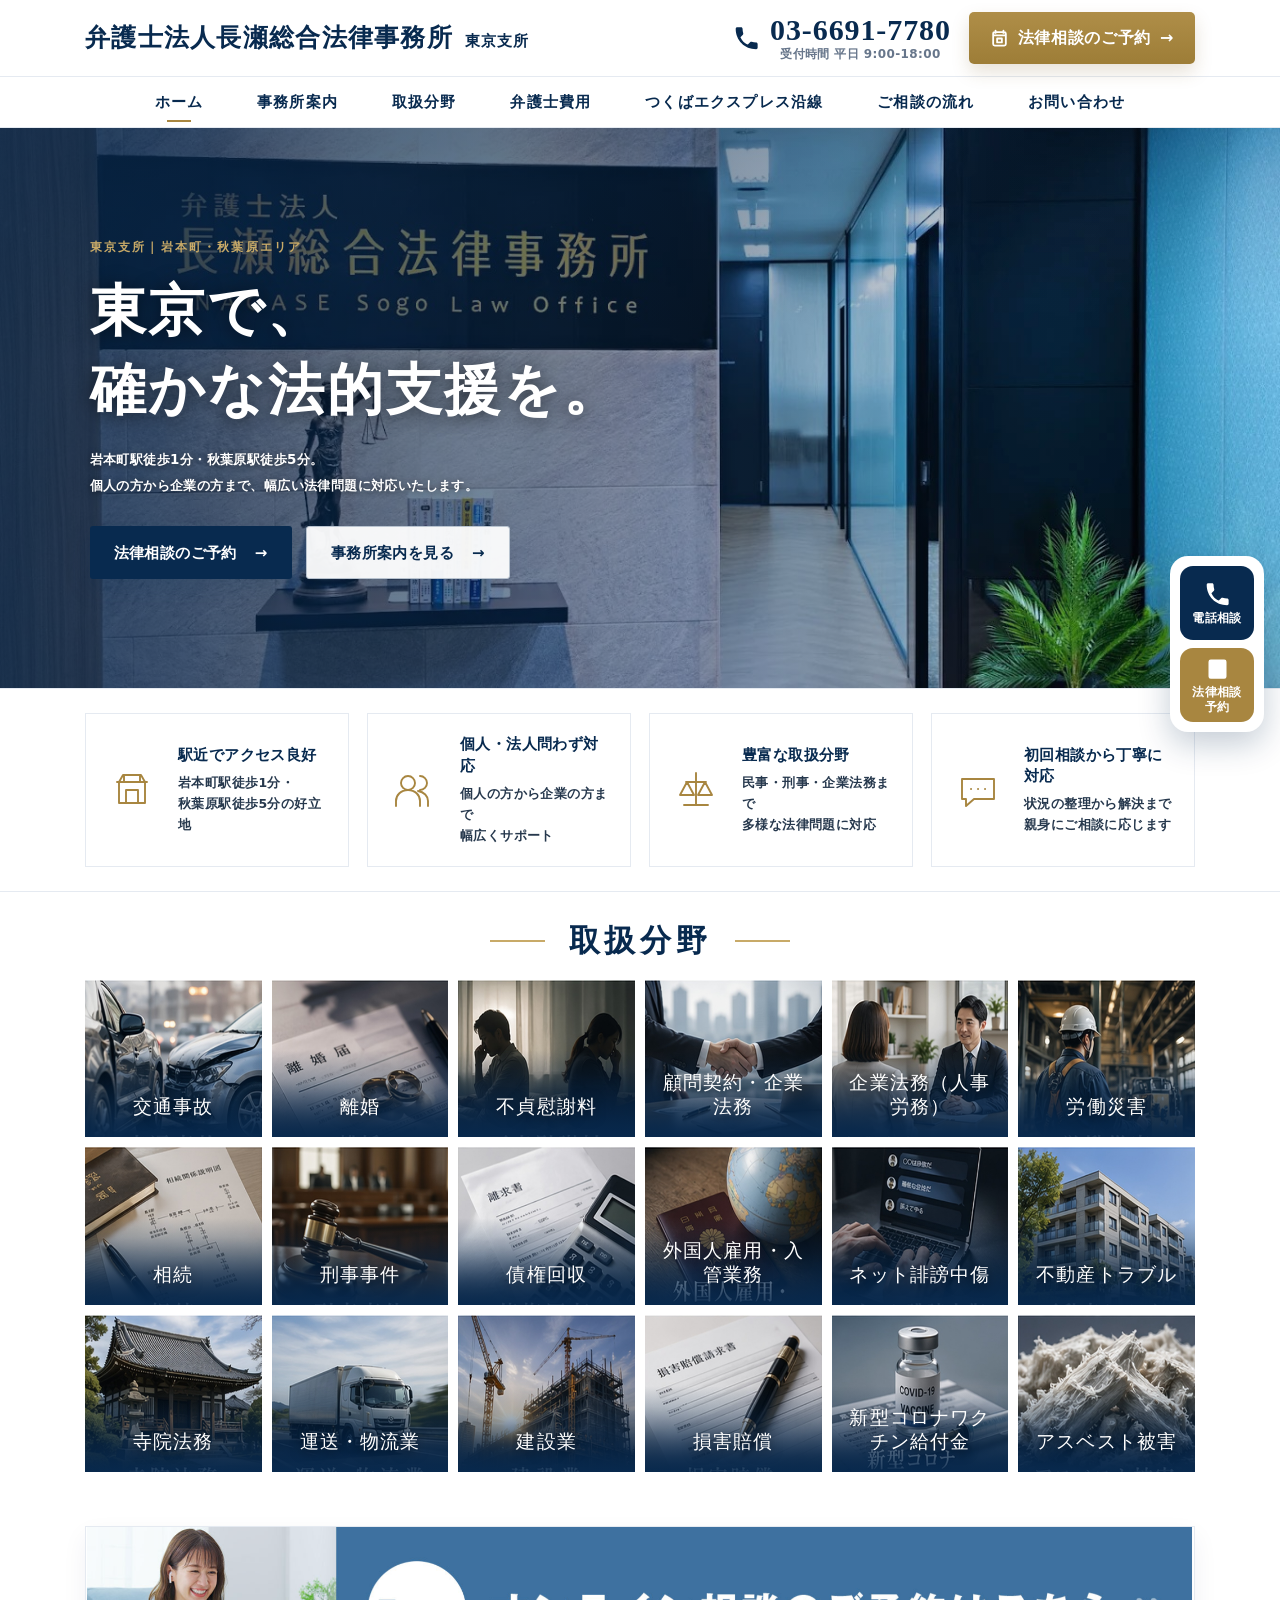
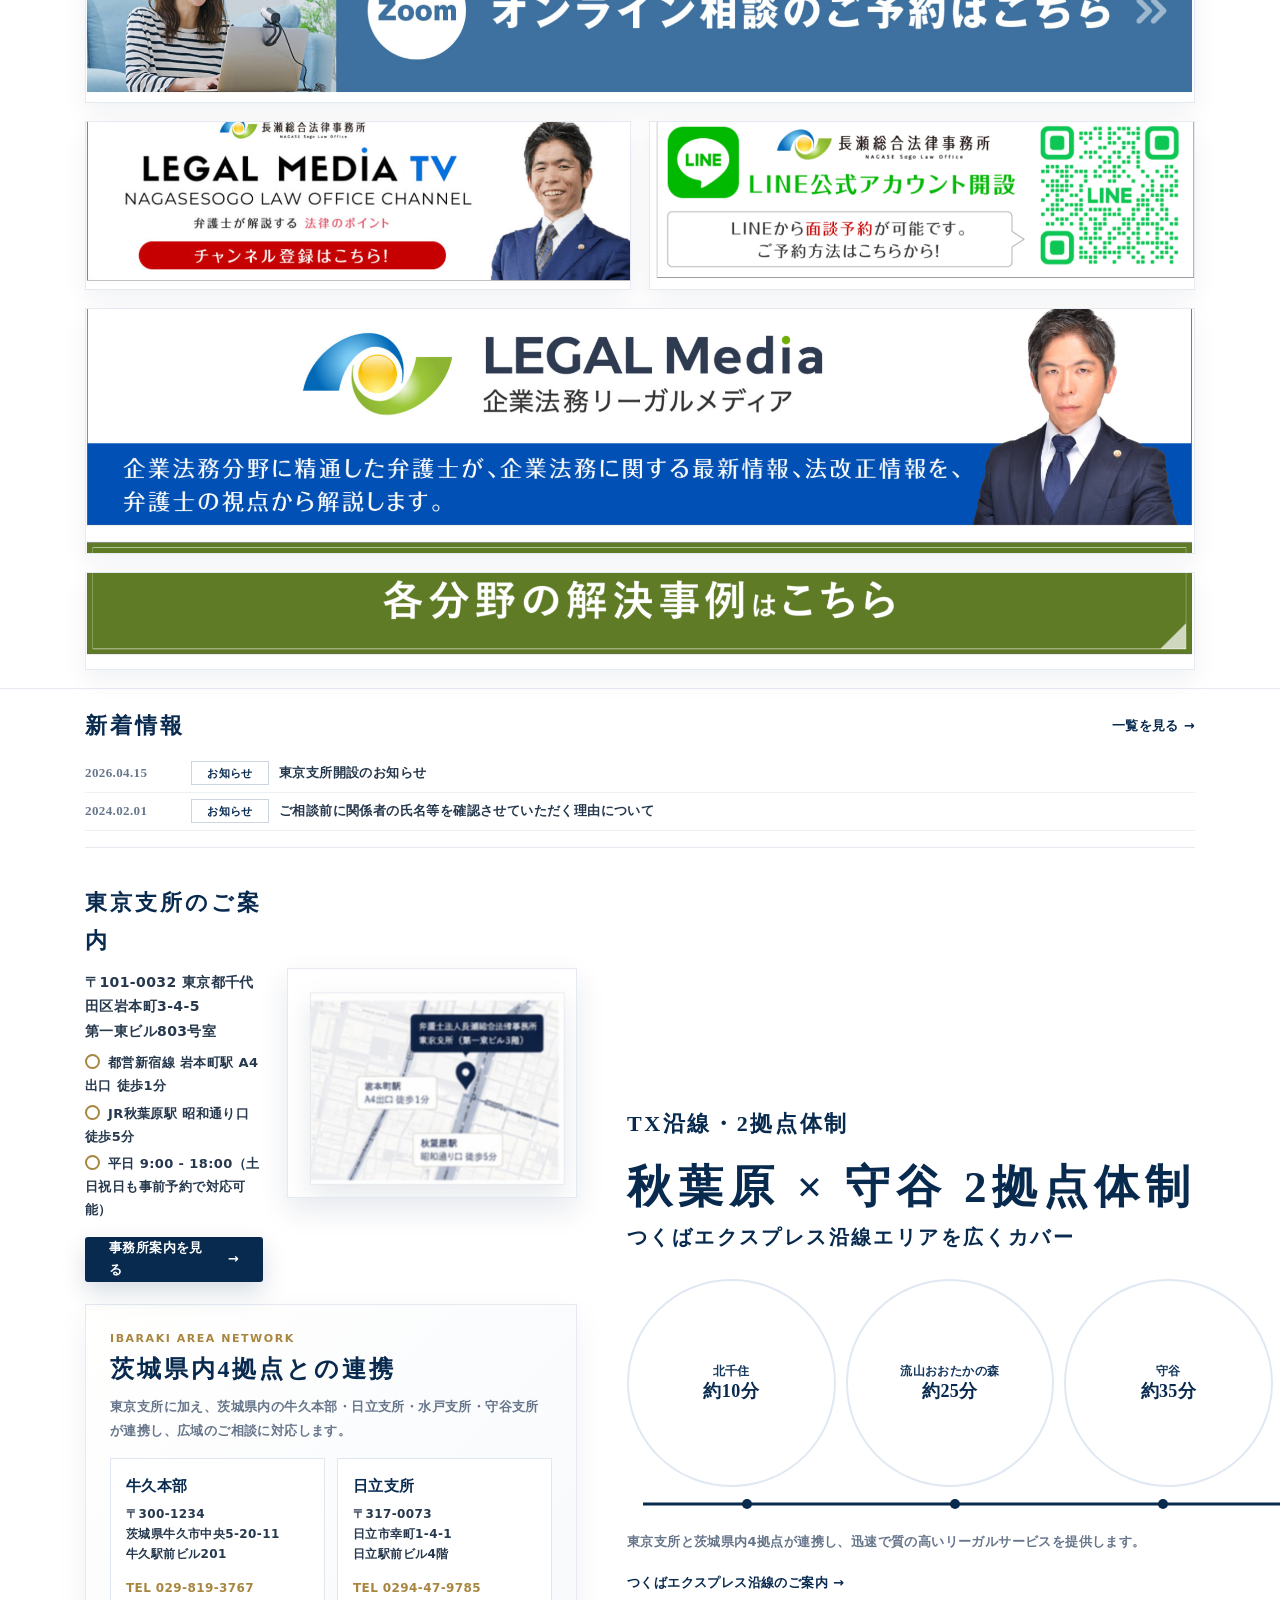
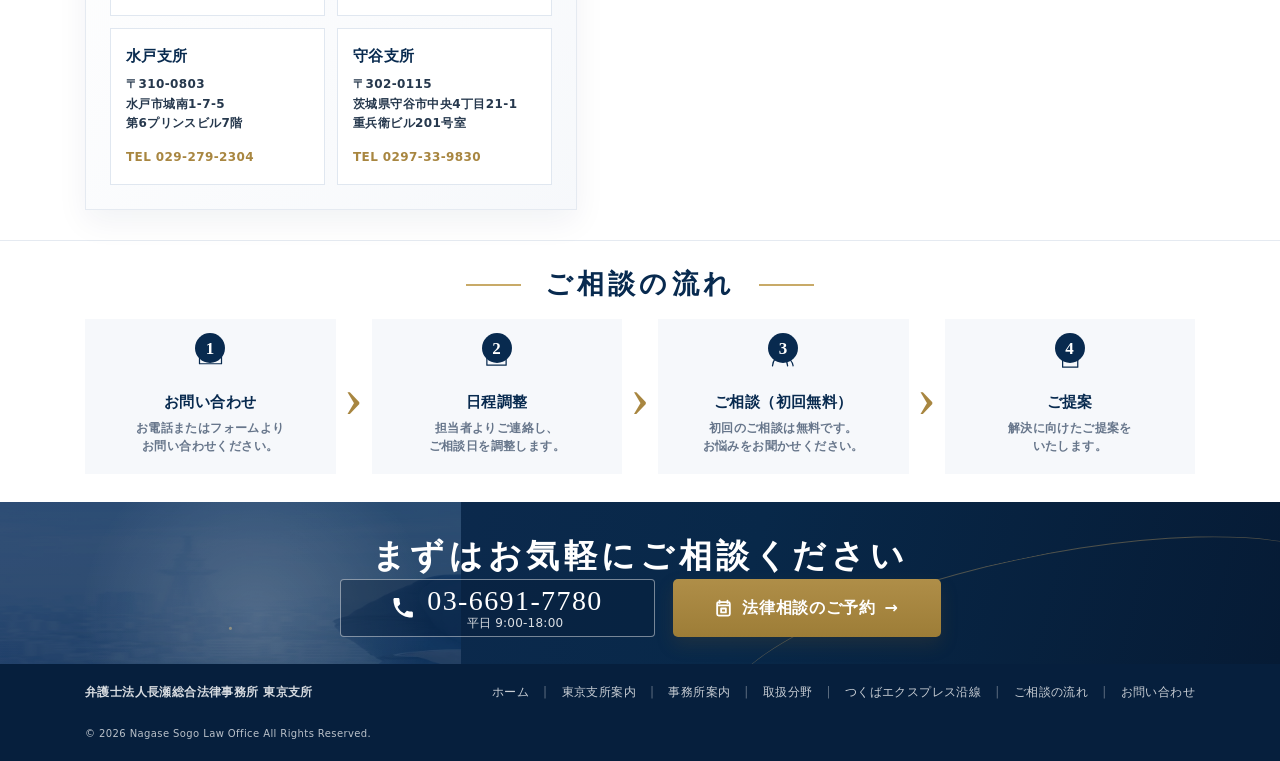
==== commit dad46614: "260619-log １　損害賠償のバナーのリンク先が設定されていないため、以下に設定する。 https://songai-nagasesogo.com/  ２　新型コロナワクチン給付金のバナー" ====
--- a/index.html
+++ b/index.html
@@ -12,6 +12,14 @@
   <link rel="icon" href="assets/favicon.svg" type="image/svg+xml">
   <link rel="preload" as="image" href="assets/office-hero.jpg">
   <link rel="stylesheet" href="styles.css">
+  <style>
+    /* TX沿線：表示駅を4駅に変更したことに伴うレイアウト調整（本ページのみ） */
+    .station-circles { grid-template-columns: repeat(4, 1fr); }
+    .rail-line { grid-template-columns: repeat(4, 1fr); }
+    @media (max-width: 640px) {
+      .station-circles { grid-template-columns: repeat(3, 1fr); }
+    }
+  </style>
   <script type="application/ld+json">
   {
     "@context": "https://schema.org",
@@ -155,8 +163,8 @@
         <a href="https://jiin-houmu-nagasesogo.com/" class="practice-card"><img src="assets/practice-temple.jpg" alt=""><span>寺院法務</span></a>
         <a href="https://unso-nagasesogo.com/" class="practice-card"><img src="assets/practice-transport.jpg" alt=""><span>運送・物流業</span></a>
         <a href="https://kenchiku-nagasesogo.com/" class="practice-card"><img src="assets/practice-construction.jpg" alt=""><span>建設業</span></a>
-        <a href="https://songai.nagasesogo.com/" class="practice-card"><img src="assets/practice-damages.jpg" alt=""><span>損害賠償</span></a>
-        <a href="https://nagasesogo.com/" class="practice-card"><img src="assets/practice-covid-vaccine.jpg" alt=""><span>新型コロナワクチン給付金</span></a>
+        <a href="https://songai-nagasesogo.com/" class="practice-card"><img src="assets/practice-damages.jpg" alt=""><span>損害賠償</span></a>
+        <a href="https://nagasesogo.com/support-covid-19-benefit/" class="practice-card"><img src="assets/practice-covid-vaccine.jpg" alt=""><span>新型コロナワクチン給付金</span></a>
         <a href="https://asbestos-nagasesogo.com/" class="practice-card"><img src="assets/practice-asbestos.jpg" alt=""><span>アスベスト被害</span></a>
       </div>
     </section>
@@ -260,15 +268,14 @@
             <p class="tx-sub">つくばエクスプレス沿線エリアを広くカバー</p>
 
             <div class="station-circles" aria-label="秋葉原からの目安所要時間">
-              <div><span>北千住</span><strong>約11分</strong></div>
-              <div><span>浅草</span><strong>約25分</strong></div>
-              <div><span>南流山</span><strong>約30分</strong></div>
-              <div><span>つくば</span><strong>約32分</strong></div>
-              <div><span>つくばみらい</span><strong>約45分</strong></div>
+              <div><span>北千住</span><strong>約10分</strong></div>
+              <div><span>流山おおたかの森</span><strong>約25分</strong></div>
+              <div><span>守谷</span><strong>約35分</strong></div>
+              <div><span>つくば</span><strong>約45分</strong></div>
             </div>
 
             <div class="rail-line" aria-hidden="true">
-              <i></i><i></i><i></i><i></i><i></i>
+              <i></i><i></i><i></i><i></i>
             </div>
 
             <p class="tx-note">東京支所と茨城県内4拠点が連携し、迅速で質の高いリーガルサービスを提供します。</p>
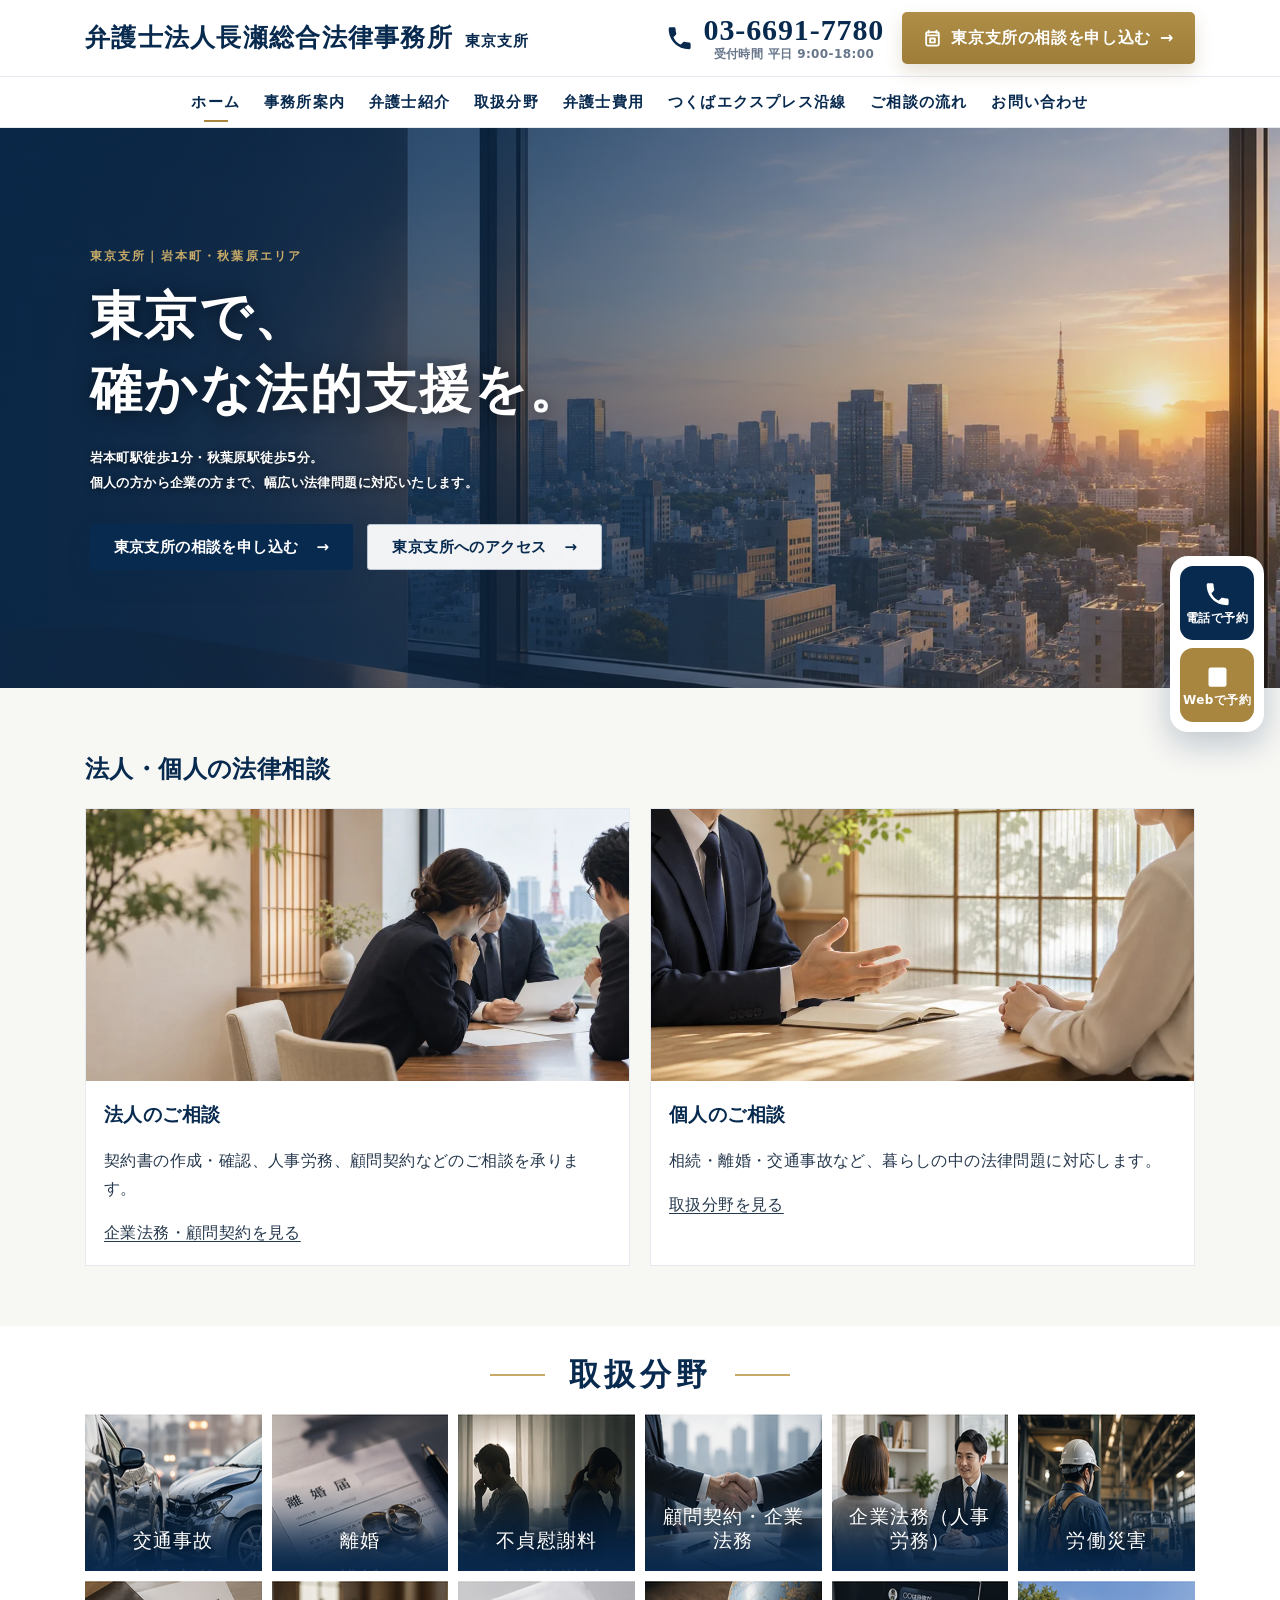
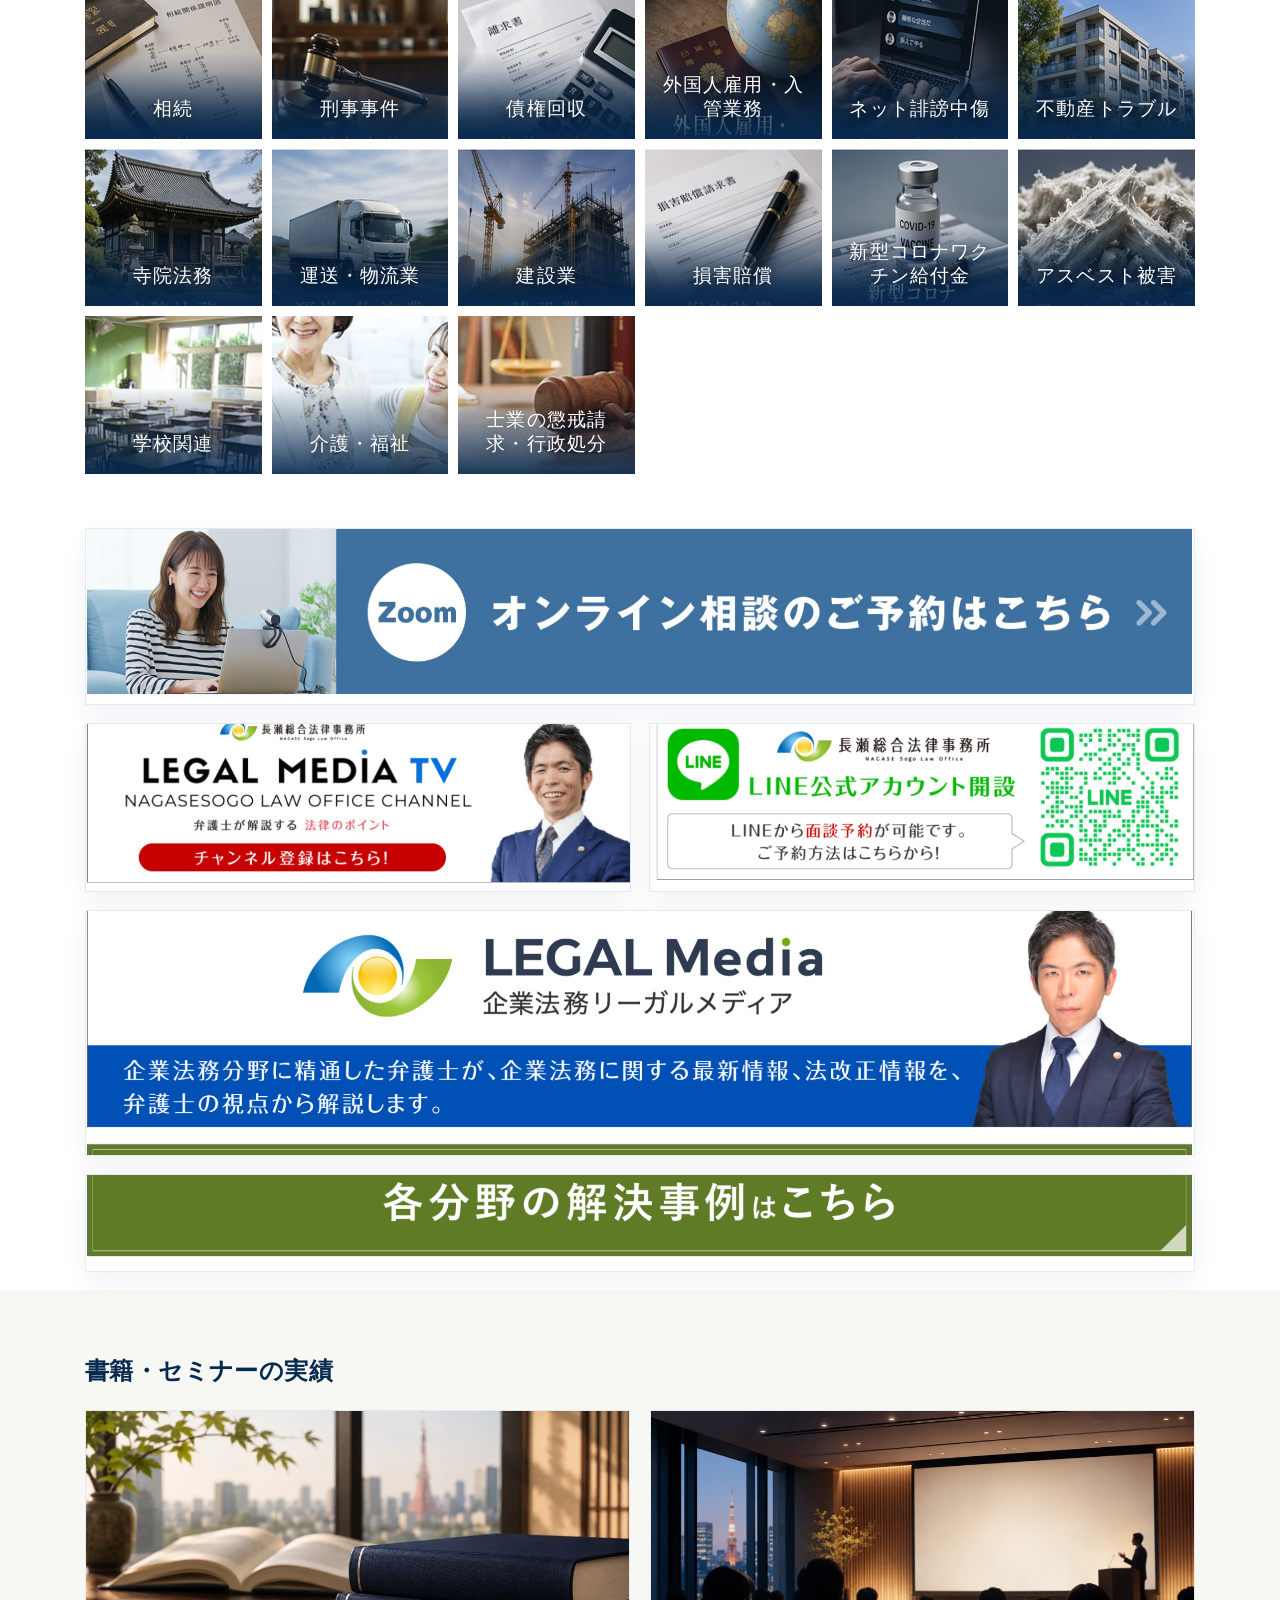
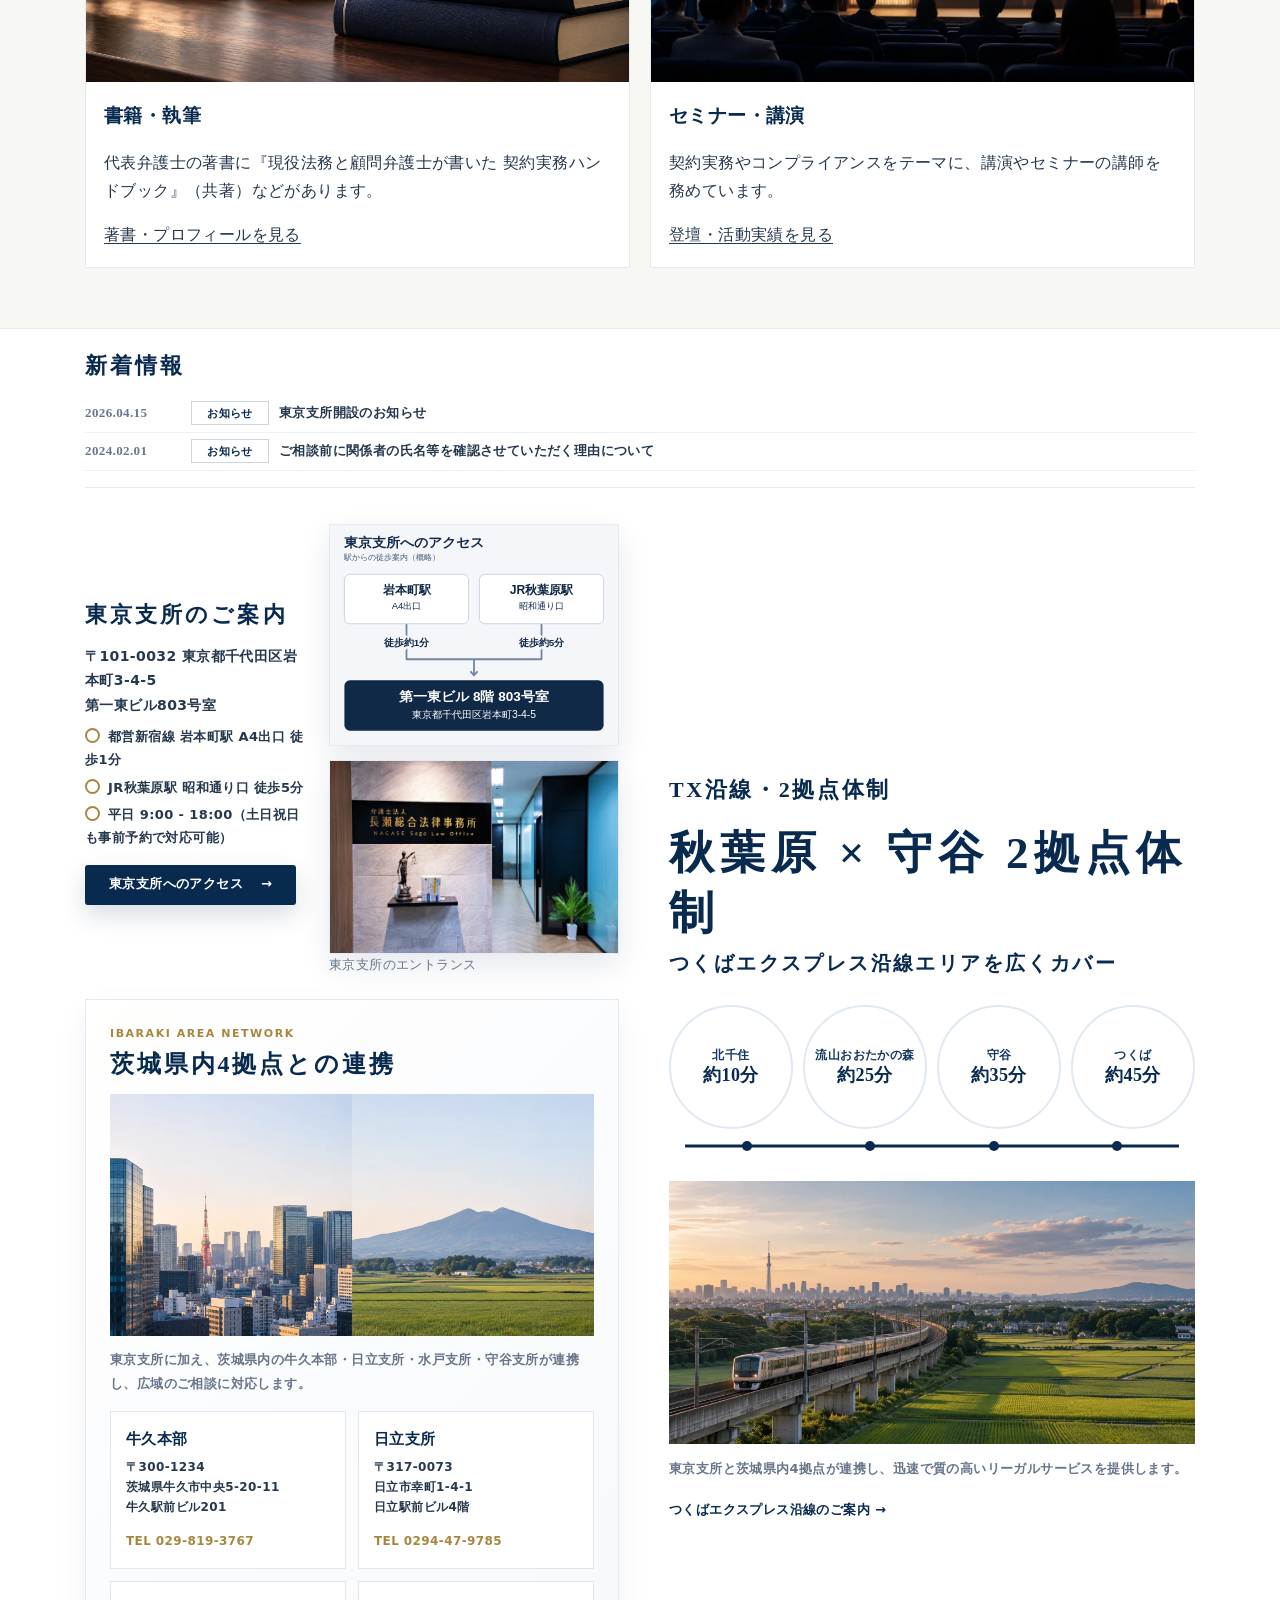
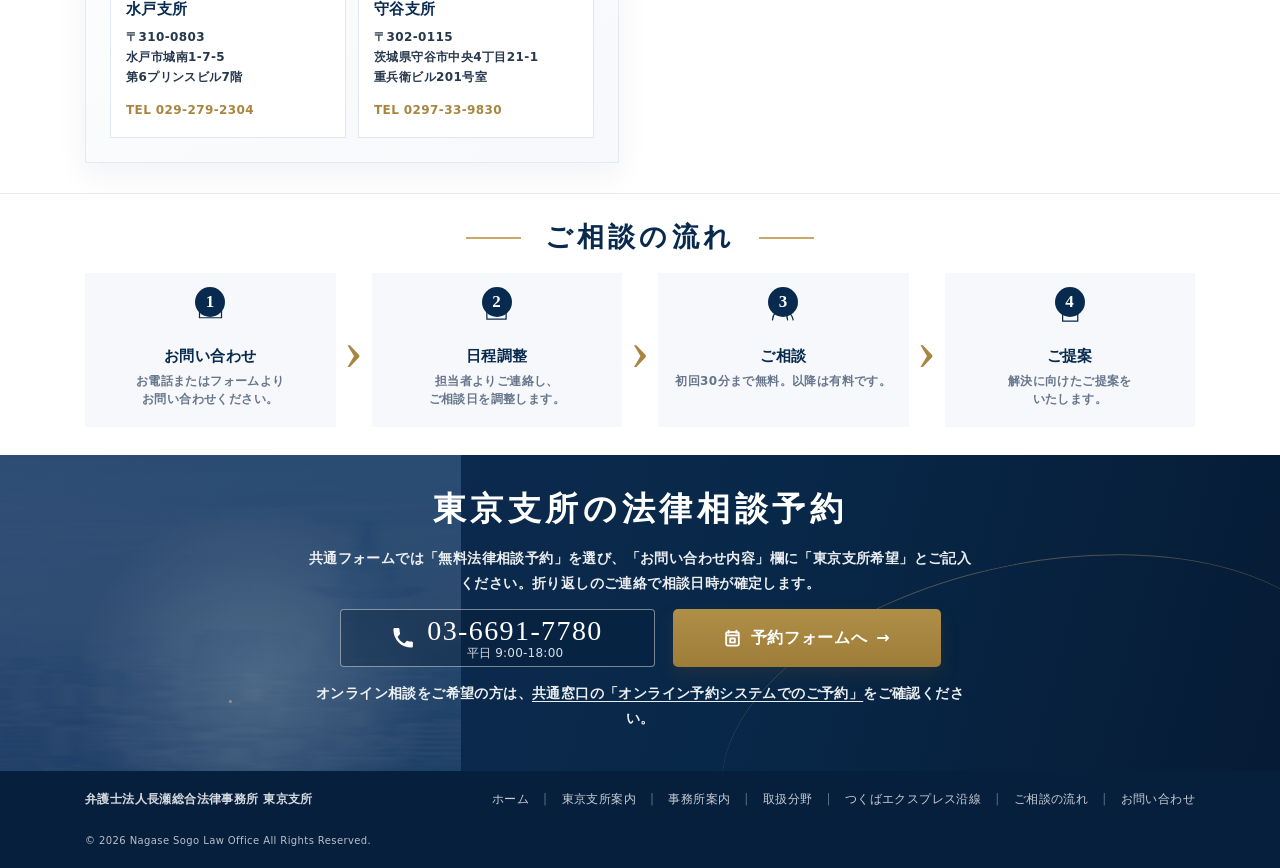
==== commit 9ed05bec: "Add files via upload" ====
--- a/index.html
+++ b/index.html
@@ -4,13 +4,13 @@
   <meta charset="utf-8">
   <meta name="viewport" content="width=device-width, initial-scale=1">
   <title>弁護士法人長瀬総合法律事務所 東京支所｜岩本町・秋葉原の法律相談</title>
-  <meta name="description" content="弁護士法人長瀬総合法律事務所 東京支所。岩本町駅徒歩1分、秋葉原駅徒歩5分。個人・法人の幅広い法律問題に対応します。初回無料相談をご予約いただけます。">
+  <meta name="description" content="弁護士法人長瀬総合法律事務所 東京支所。岩本町駅徒歩1分、秋葉原駅徒歩5分。個人・法人の幅広い法律問題に対応します。初回30分まで無料で法律相談をご予約いただけます。">
   <meta property="og:type" content="website">
   <meta property="og:title" content="弁護士法人長瀬総合法律事務所 東京支所">
   <meta property="og:description" content="東京で、確かな法的支援を。岩本町駅徒歩1分・秋葉原駅徒歩5分。">
-  <meta property="og:image" content="assets/office-hero.jpg">
+  <meta property="og:image" content="assets/tokyo-morning.webp">
   <link rel="icon" href="assets/favicon.svg" type="image/svg+xml">
-  <link rel="preload" as="image" href="assets/office-hero.jpg">
+  <link rel="preload" as="image" href="assets/tokyo-morning.webp">
   <link rel="stylesheet" href="styles.css">
   <style>
     /* TX沿線：表示駅を4駅に変更したことに伴うレイアウト調整（本ページのみ） */
@@ -54,9 +54,9 @@
           <svg viewBox="0 0 24 24" aria-hidden="true"><path d="M6.6 10.8c1.7 3.4 3.2 4.9 6.6 6.6l2.2-2.2c.3-.3.8-.4 1.2-.3 1.3.4 2.6.6 4 .6.7 0 1.3.6 1.3 1.3v3.5c0 .7-.6 1.3-1.3 1.3C10.3 21.6 2.4 13.7 2.4 3.4c0-.7.6-1.3 1.3-1.3h3.5c.7 0 1.3.6 1.3 1.3 0 1.4.2 2.7.6 4 .1.4 0 .8-.3 1.2l-2.2 2.2z"/></svg>
           <span><strong>03-6691-7780</strong><small>受付時間 平日 9:00-18:00</small></span>
         </a>
-        <a class="reservation-btn" href="https://nagasesogo.com/contact/">
+        <a class="reservation-btn" href="#reserve">
           <svg viewBox="0 0 24 24" aria-hidden="true"><path d="M7 2v3M17 2v3M4 8h16M6 4h12a2 2 0 0 1 2 2v13a2 2 0 0 1-2 2H6a2 2 0 0 1-2-2V6a2 2 0 0 1 2-2zm3 8h6v5H9z"/></svg>
-          法律相談のご予約
+          東京支所の相談を申し込む
           <span aria-hidden="true">→</span>
         </a>
         <button class="nav-toggle" type="button" aria-controls="global-nav" aria-expanded="false">
@@ -69,12 +69,13 @@
     <nav class="global-nav" id="global-nav" aria-label="グローバルナビゲーション">
       <div class="container nav-inner">
         <a class="current" href="#top">ホーム</a>
-        <a href="https://nagasesogo.com/office/">事務所案内</a>
+        <a href="https://nagasesogo.com/tokyo/">事務所案内</a>
+        <a href="https://nagasesogo.com/profile/">弁護士紹介</a>
         <a href="#practice">取扱分野</a>
         <a href="https://nagasesogo.com/fee/">弁護士費用</a>
         <a href="#ngs-tx">つくばエクスプレス沿線</a>
         <a href="#flow">ご相談の流れ</a>
-        <a href="https://nagasesogo.com/contact/">お問い合わせ</a>
+        <a href="#reserve">お問い合わせ</a>
       </div>
     </nav>
   </header>
@@ -82,61 +83,33 @@
   <main id="main">
     <section class="hero hero-office" aria-labelledby="hero-title">
       <div class="hero-office-stage">
-        <img src="assets/office-hero.jpg" alt="弁護士法人長瀬総合法律事務所 東京支所のエントランス" class="hero-office-bg">
+        <img src="assets/tokyo-morning.webp" alt="" class="hero-office-bg">
         <div class="hero-office-overlay" aria-hidden="true"></div>
         <div class="hero-office-content">
           <p class="hero-office-kicker">東京支所｜岩本町・秋葉原エリア</p>
           <h1 id="hero-title" class="hero-office-title">東京で、<br>確かな法的支援を。</h1>
           <p class="hero-office-lead">岩本町駅徒歩1分・秋葉原駅徒歩5分。<br>個人の方から企業の方まで、幅広い法律問題に対応いたします。</p>
           <div class="hero-office-actions">
-            <a class="button primary" href="https://nagasesogo.com/contact/">法律相談のご予約 <span aria-hidden="true">→</span></a>
-            <a class="button outline" href="https://nagasesogo.com/office/">事務所案内を見る <span aria-hidden="true">→</span></a>
+            <a class="button primary" href="#reserve">東京支所の相談を申し込む <span aria-hidden="true">→</span></a>
+            <a class="button outline" href="https://nagasesogo.com/tokyo/">東京支所へのアクセス <span aria-hidden="true">→</span></a>
           </div>
         </div>
       </div>
     </section>
 
-    <section class="feature-band" aria-label="東京支所の特長">
-      <div class="container feature-grid">
-        <article class="feature-card">
-          <div class="feature-icon" aria-hidden="true">
-            <svg viewBox="0 0 48 48"><path d="M15 9h18l4 7v21H11V16l4-7zM18 37V24h12v13M9 16h30M16 9v7M32 9v7" /></svg>
-          </div>
-          <div>
-            <h2>駅近でアクセス良好</h2>
-            <p>岩本町駅徒歩1分・<br>秋葉原駅徒歩5分の好立地</p>
-          </div>
-        </article>
-
-        <article class="feature-card">
-          <div class="feature-icon" aria-hidden="true">
-            <svg viewBox="0 0 48 48"><path d="M18 24a7 7 0 1 0 0-14 7 7 0 0 0 0 14zm12 0a7 7 0 1 0 0-14M6 40v-5c0-6 5-11 12-11s12 5 12 11v5M28 25c6 1 10 5 10 10v5"/></svg>
-          </div>
-          <div>
-            <h2>個人・法人問わず対応</h2>
-            <p>個人の方から企業の方まで<br>幅広くサポート</p>
-          </div>
-        </article>
-
-        <article class="feature-card">
-          <div class="feature-icon" aria-hidden="true">
-            <svg viewBox="0 0 48 48"><path d="M24 7v31M14 16h20M12 39h24M15 16l-7 13h14l-7-13zm18 0-7 13h14l-7-13z"/></svg>
-          </div>
-          <div>
-            <h2>豊富な取扱分野</h2>
-            <p>民事・刑事・企業法務まで<br>多様な法律問題に対応</p>
-          </div>
-        </article>
-
-        <article class="feature-card">
-          <div class="feature-icon" aria-hidden="true">
-            <svg viewBox="0 0 48 48"><path d="M8 13h32v20H20l-8 7v-7H8V13zm9 10h.1M24 23h.1M31 23h.1"/></svg>
-          </div>
-          <div>
-            <h2>初回相談から丁寧に対応</h2>
-            <p>状況の整理から解決まで<br>親身にご相談に応じます</p>
-          </div>
-        </article>
+    <section class="editorial-block" aria-labelledby="consult-title">
+      <div class="container">
+        <h2 id="consult-title">法人・個人の法律相談</h2>
+        <div class="editorial-grid">
+          <article class="editorial-card">
+            <img class="editorial-image" src="assets/business-consultation.webp" alt="" loading="lazy">
+            <div><h3>法人のご相談</h3><p>契約書の作成・確認、人事労務、顧問契約などのご相談を承ります。</p><a href="https://houmu.nagasesogo.com/">企業法務・顧問契約を見る</a></div>
+          </article>
+          <article class="editorial-card">
+            <img class="editorial-image" src="assets/personal-consultation.webp" alt="" loading="lazy">
+            <div><h3>個人のご相談</h3><p>相続・離婚・交通事故など、暮らしの中の法律問題に対応します。</p><a href="#practice">取扱分野を見る</a></div>
+          </article>
+        </div>
       </div>
     </section>
 
@@ -166,6 +139,9 @@
         <a href="https://songai-nagasesogo.com/" class="practice-card"><img src="assets/practice-damages.jpg" alt=""><span>損害賠償</span></a>
         <a href="https://nagasesogo.com/support-covid-19-benefit/" class="practice-card"><img src="assets/practice-covid-vaccine.jpg" alt=""><span>新型コロナワクチン給付金</span></a>
         <a href="https://asbestos-nagasesogo.com/" class="practice-card"><img src="assets/practice-asbestos.jpg" alt=""><span>アスベスト被害</span></a>
+        <a href="https://nagasesogo-school.com/" class="practice-card"><img src="assets/practice-school.webp" alt="" loading="lazy"><span>学校関連</span></a>
+        <a href="https://nagasesogo-fukushi-kaigo.com/" class="practice-card"><img src="assets/practice-care.webp" alt="" loading="lazy"><span>介護・福祉</span></a>
+        <a href="https://nagasesogo-profession.com/" class="practice-card"><img src="assets/practice-profession.webp" alt="" loading="lazy"><span>士業の懲戒請求・行政処分</span></a>
       </div>
     </section>
 
@@ -173,7 +149,7 @@
       <div class="container">
         <h2 id="promo-banners-title" class="sr-only">ご案内バナー</h2>
 
-        <a class="promo-banner promo-banner-full" href="https://nagasesogo.com/contact/" target="_blank" rel="noopener noreferrer">
+        <a class="promo-banner promo-banner-full" href="#zoom-reserve">
           <img src="assets/banner-zoom.png" alt="Zoom オンライン相談のご予約はこちら">
         </a>
 
@@ -196,12 +172,27 @@
       </div>
     </section>
 
+    <section class="editorial-block" aria-labelledby="work-title">
+      <div class="container">
+        <h2 id="work-title">書籍・セミナーの実績</h2>
+        <div class="editorial-grid">
+          <article class="editorial-card">
+            <img class="editorial-image" src="assets/legal-books.webp" alt="" loading="lazy">
+            <div><h3>書籍・執筆</h3><p>代表弁護士の著書に『現役法務と顧問弁護士が書いた 契約実務ハンドブック』（共著）などがあります。</p><a href="https://nagasesogo.com/profile/01_nagase/">著書・プロフィールを見る</a></div>
+          </article>
+          <article class="editorial-card">
+            <img class="editorial-image" src="assets/legal-seminar.webp" alt="" loading="lazy">
+            <div><h3>セミナー・講演</h3><p>契約実務やコンプライアンスをテーマに、講演やセミナーの講師を務めています。</p><a href="https://nagasesogo.com/media/">登壇・活動実績を見る</a></div>
+          </article>
+        </div>
+      </div>
+    </section>
+
     <section class="information" aria-label="新着情報・アクセス・TX沿線">
       <div class="container">
         <section class="news" id="news" aria-labelledby="news-title">
           <div class="panel-heading">
             <h2 id="news-title">新着情報</h2>
-            <a href="https://nagasesogo.com/news/">一覧を見る <span aria-hidden="true">→</span></a>
           </div>
           <ul class="news-list" id="latest-news-list" data-feed="https://nagasesogo.com/wp-json/wp/v2/posts?per_page=4&_embed=1">
             <li class="news-loading"><time>取得中</time><span>NEWS</span><a href="https://nagasesogo.com/info-240201/">総合サイトの新着情報を読み込んでいます</a></li>
@@ -220,14 +211,18 @@
                 <p>都営新宿線 岩本町駅 A4出口 徒歩1分</p>
                 <p>JR秋葉原駅 昭和通り口 徒歩5分</p>
                 <p>平日 9:00 - 18:00（土日祝日も事前予約で対応可能）</p>
-                <a class="button primary small" href="https://nagasesogo.com/office/">事務所案内を見る <span aria-hidden="true">→</span></a>
+                <a class="button primary small" href="https://nagasesogo.com/tokyo/">東京支所へのアクセス <span aria-hidden="true">→</span></a>
               </div>
-              <img src="assets/office-map.jpg" alt="東京支所周辺の案内図" loading="lazy">
+              <div class="access-visuals">
+                <a href="https://nagasesogo.com/tokyo/"><img src="assets/office-access.svg" alt="東京支所へのアクセス。岩本町駅A4出口から徒歩約1分、JR秋葉原駅昭和通り口から徒歩約5分。第一東ビル8階803号室。" loading="lazy"></a>
+                <figure><img src="assets/office-hero.jpg" alt="東京支所のエントランス" loading="lazy"><figcaption>東京支所のエントランス</figcaption></figure>
+              </div>
             </section>
 
             <section class="branch-network" aria-labelledby="branch-network-title">
               <p class="branch-kicker">Ibaraki Area Network</p>
               <h2 id="branch-network-title">茨城県内4拠点との連携</h2>
+              <img class="editorial-image" src="assets/tokyo-ibaraki.webp" alt="東京の街並みと筑波山のイメージ" loading="lazy">
               <p class="branch-lead">東京支所に加え、茨城県内の牛久本部・日立支所・水戸支所・守谷支所が連携し、広域のご相談に対応します。</p>
               <div class="branch-grid">
                 <article>
@@ -278,8 +273,9 @@
               <i></i><i></i><i></i><i></i>
             </div>
 
+            <img class="editorial-image" src="assets/tx-rail.webp" alt="鉄道でつながる沿線のイメージ" loading="lazy">
             <p class="tx-note">東京支所と茨城県内4拠点が連携し、迅速で質の高いリーガルサービスを提供します。</p>
-            <a class="text-link" href="https://nagasesogo.com/office/">つくばエクスプレス沿線のご案内 <span aria-hidden="true">→</span></a>
+            <a class="text-link" href="https://nagasesogo.com/tokyo/">つくばエクスプレス沿線のご案内 <span aria-hidden="true">→</span></a>
           </section>
         </div>
       </div>
@@ -310,8 +306,8 @@
         <article class="flow-card">
           <b>3</b>
           <svg viewBox="0 0 48 48" aria-hidden="true"><path d="M19 21a6 6 0 1 0 0-12 6 6 0 0 0 0 12zm10 2a5 5 0 1 0 0-10M8 39c1-8 5-13 11-13s10 5 11 13M28 28c5 1 9 5 10 11"/></svg>
-          <h3>ご相談（初回無料）</h3>
-          <p>初回のご相談は無料です。<br>お悩みをお聞かせください。</p>
+          <h3>ご相談</h3>
+          <p>初回30分まで無料。以降は有料です。</p>
         </article>
 
         <article class="flow-card">
@@ -323,9 +319,10 @@
       </div>
     </section>
 
-    <section class="contact-cta" aria-labelledby="contact-title">
+    <section class="contact-cta" id="reserve" aria-labelledby="contact-title">
       <div class="container contact-inner">
-        <h2 id="contact-title">まずはお気軽にご相談ください</h2>
+        <h2 id="contact-title">東京支所の法律相談予約</h2>
+        <p class="reservation-guidance">共通フォームでは「無料法律相談予約」を選び、「お問い合わせ内容」欄に「東京支所希望」とご記入ください。折り返しのご連絡で相談日時が確定します。</p>
         <div class="contact-actions">
           <a class="cta-phone" href="tel:0366917780">
             <svg viewBox="0 0 24 24" aria-hidden="true"><path d="M6.6 10.8c1.7 3.4 3.2 4.9 6.6 6.6l2.2-2.2c.3-.3.8-.4 1.2-.3 1.3.4 2.6.6 4 .6.7 0 1.3.6 1.3 1.3v3.5c0 .7-.6 1.3-1.3 1.3C10.3 21.6 2.4 13.7 2.4 3.4c0-.7.6-1.3 1.3-1.3h3.5c.7 0 1.3.6 1.3 1.3 0 1.4.2 2.7.6 4 .1.4 0 .8-.3 1.2l-2.2 2.2z"/></svg>
@@ -333,10 +330,11 @@
           </a>
           <a class="reservation-btn cta-reserve" href="https://nagasesogo.com/contact/">
             <svg viewBox="0 0 24 24" aria-hidden="true"><path d="M7 2v3M17 2v3M4 8h16M6 4h12a2 2 0 0 1 2 2v13a2 2 0 0 1-2 2H6a2 2 0 0 1-2-2V6a2 2 0 0 1 2-2zm3 8h6v5H9z"/></svg>
-            法律相談のご予約
+            予約フォームへ
             <span aria-hidden="true">→</span>
           </a>
         </div>
+        <p id="zoom-reserve" class="reservation-guidance">オンライン相談をご希望の方は、<a href="https://nagasesogo.com/contact/">共通窓口の「オンライン予約システムでのご予約」</a>をご確認ください。</p>
       </div>
     </section>
   </main>
@@ -344,11 +342,11 @@
   <aside class="floating-cta" aria-label="固定お問い合わせ">
     <a href="tel:0366917780">
       <svg viewBox="0 0 24 24" aria-hidden="true"><path d="M6.6 10.8c1.7 3.4 3.2 4.9 6.6 6.6l2.2-2.2c.3-.3.8-.4 1.2-.3 1.3.4 2.6.6 4 .6.7 0 1.3.6 1.3 1.3v3.5c0 .7-.6 1.3-1.3 1.3C10.3 21.6 2.4 13.7 2.4 3.4c0-.7.6-1.3 1.3-1.3h3.5c.7 0 1.3.6 1.3 1.3 0 1.4.2 2.7.6 4 .1.4 0 .8-.3 1.2l-2.2 2.2z"/></svg>
-      電話相談
+      電話で予約
     </a>
-    <a href="https://nagasesogo.com/contact/">
+    <a href="#reserve">
       <svg viewBox="0 0 24 24" aria-hidden="true"><path d="M7 2v3M17 2v3M4 8h16M6 4h12a2 2 0 0 1 2 2v13a2 2 0 0 1-2 2H6a2 2 0 0 1-2-2V6a2 2 0 0 1 2-2z"/></svg>
-      法律相談<br>予約
+      Webで予約
     </a>
   </aside>
 
@@ -358,11 +356,11 @@
       <nav aria-label="フッターナビゲーション">
         <a href="#top">ホーム</a>
         <a href="#office">東京支所案内</a>
-        <a href="https://nagasesogo.com/office/">事務所案内</a>
+        <a href="https://nagasesogo.com/tokyo/">事務所案内</a>
         <a href="#practice">取扱分野</a>
         <a href="#ngs-tx">つくばエクスプレス沿線</a>
         <a href="#flow">ご相談の流れ</a>
-        <a href="https://nagasesogo.com/contact/">お問い合わせ</a>
+        <a href="#reserve">お問い合わせ</a>
       </nav>
       <small>© <span id="year">2026</span> Nagase Sogo Law Office All Rights Reserved.</small>
     </div>
--- a/styles.css
+++ b/styles.css
@@ -1820,3 +1820,63 @@
     padding: 20px 0 12px;
   }
 }
+
+/* Editorial sections and access photographs */
+.editorial-block { padding: clamp(28px, 5vw, 60px) 0; background: #f7f7f4; }
+.editorial-block h2 { margin: 0 0 18px; font-family: var(--serif); color: var(--navy); }
+.editorial-grid, .info-layout { grid-template-columns: minmax(0, 1fr) minmax(0, 1fr); }
+.editorial-grid { display: grid; gap: 20px; }
+.editorial-card { background: #fff; border: 1px solid var(--line); }
+.editorial-card > div { padding: 18px; }
+.editorial-card h3 { margin: 0; color: var(--navy); }
+.editorial-card a, .flow-card a, .reservation-guidance a { text-decoration: underline; text-underline-offset: .2em; }
+.editorial-image { display: block; width: 100%; aspect-ratio: 2 / 1; object-fit: cover; }
+.branch-network > .editorial-image { margin: 12px 0; }
+.tx > .editorial-image { margin: 8px 0 14px; }
+.image-note, .access-visuals figcaption { color: var(--muted); font-size: .82rem; }
+.access-visuals { display: grid; gap: 14px; min-width: 0; }
+.access-visuals figure { margin: 0; }
+.access-visuals img { display: block; }
+.info-left, .office-copy, .branch-grid > *, .tx { min-width: 0; }
+.branch-grid { overflow-wrap: anywhere; }
+#reserve, #zoom-reserve, #office, #practice { scroll-margin-top: 130px; }
+.contact-cta .reservation-guidance { max-width: 48em; margin: 14px auto; }
+.reservation-guidance a { color: inherit; }
+.hero-office-actions .button { min-height: 46px; }
+
+@media (max-width: 860px) {
+  .info-layout, .editorial-grid { grid-template-columns: minmax(0, 1fr); }
+  .tx { padding-left: 0; }
+  .floating-cta {
+    inset: auto 0 0;
+    grid-template-columns: repeat(2, minmax(0, 1fr));
+    border-radius: 0;
+    transform: none;
+    padding: 6px 10px calc(6px + env(safe-area-inset-bottom));
+  }
+  .floating-cta a { width: 100%; height: 44px; display: flex; justify-content: center; }
+  .floating-cta a:last-child { background: #735a27; }
+  .floating-cta svg { width: 18px; height: 18px; }
+  body { padding-bottom: calc(56px + env(safe-area-inset-bottom)); }
+  html { scroll-padding-bottom: calc(62px + env(safe-area-inset-bottom)); }
+}
+
+@media (max-width: 720px) {
+  .hero-office-stage { min-height: 0; aspect-ratio: auto; background: #122844; }
+  .hero-office-bg { position: static; height: auto; aspect-ratio: 2 / 1; }
+  .hero-office-overlay { display: none; }
+  .hero-office-content { height: auto; padding: 22px 20px 26px; }
+  .hero-office .hero-office-lead { margin: 12px 0 18px; }
+  .hero-office-actions { gap: 10px; }
+  .hero-office-actions .button.primary { border: 1px solid #cbb482; }
+  .office, .branch-grid { grid-template-columns: minmax(0, 1fr); }
+}
+
+@media (min-width: 721px) {
+  .hero.hero-office h1.hero-office-title { font-size: clamp(32px, 4.4vw, 52px); }
+}
+
+@media (min-width: 861px) {
+  .nav-inner { gap: clamp(8px, 2vw, 24px); }
+  .nav-inner a { white-space: nowrap; }
+}
